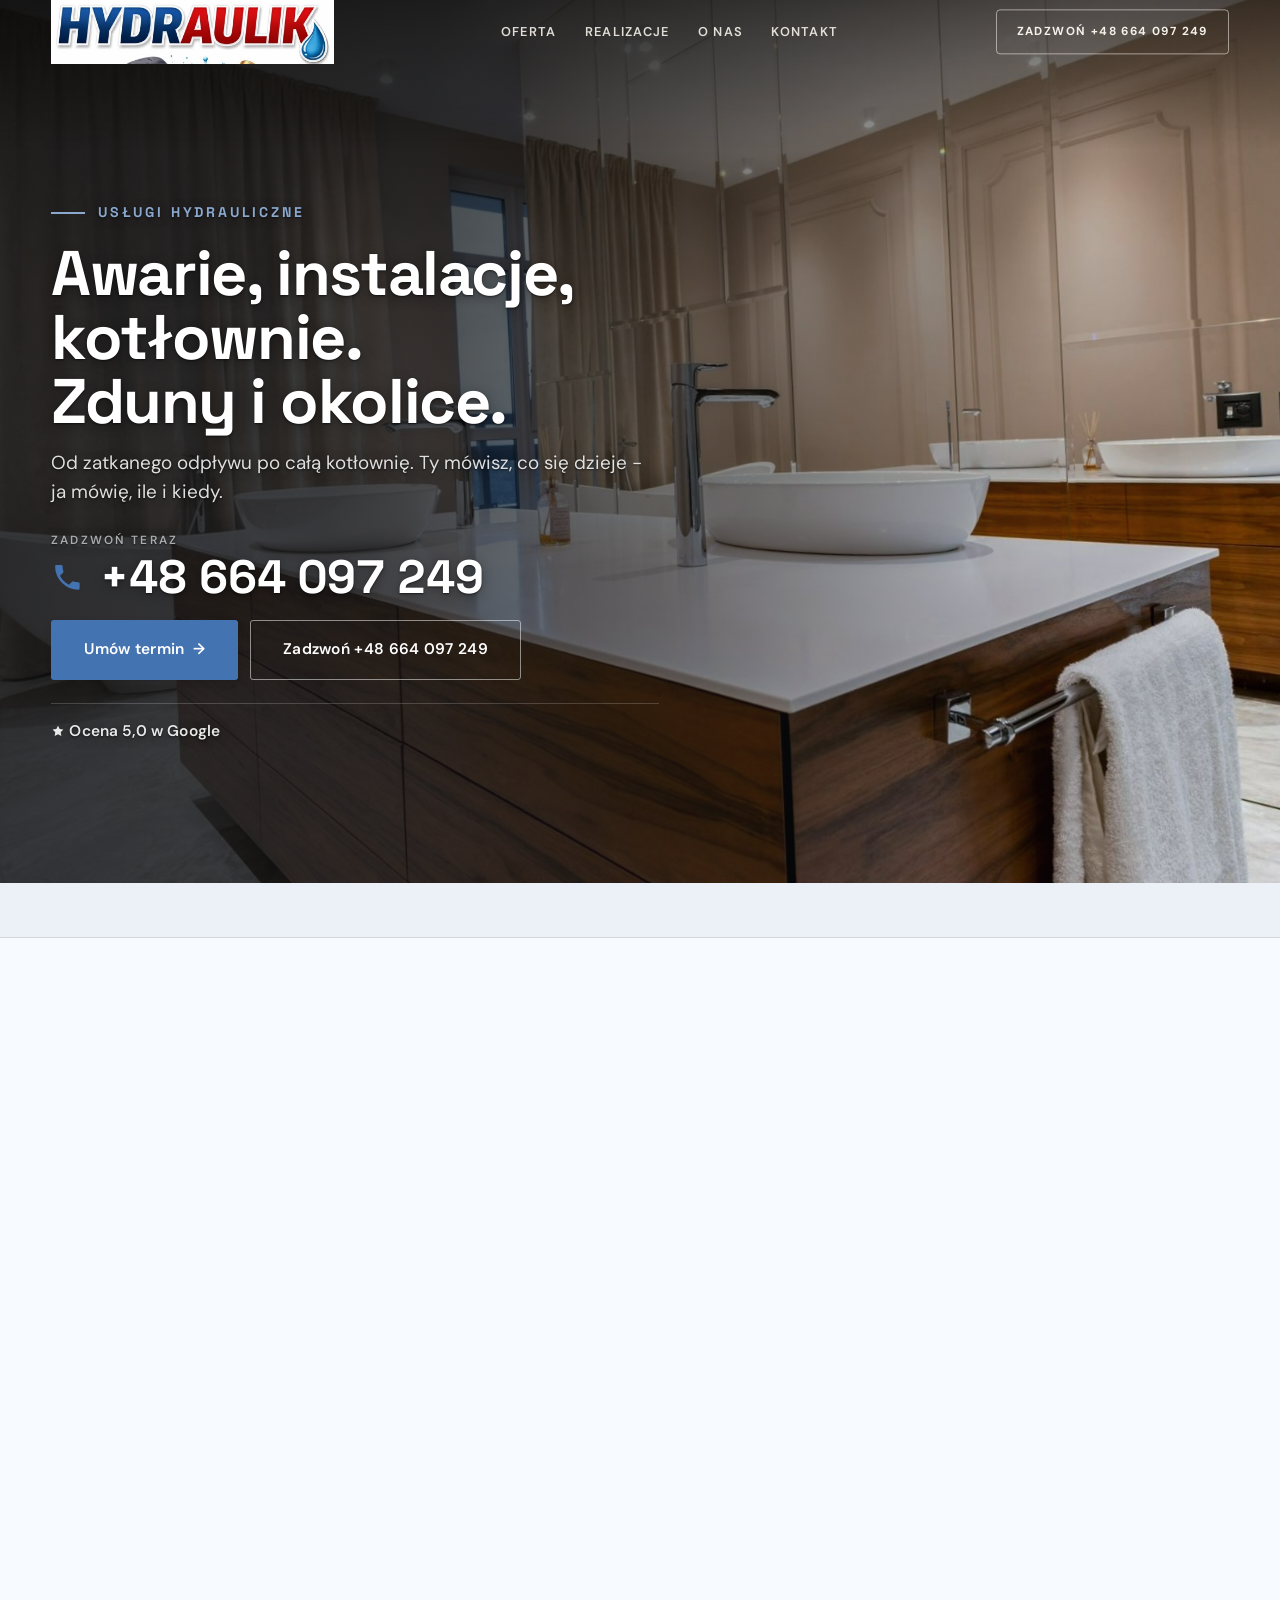
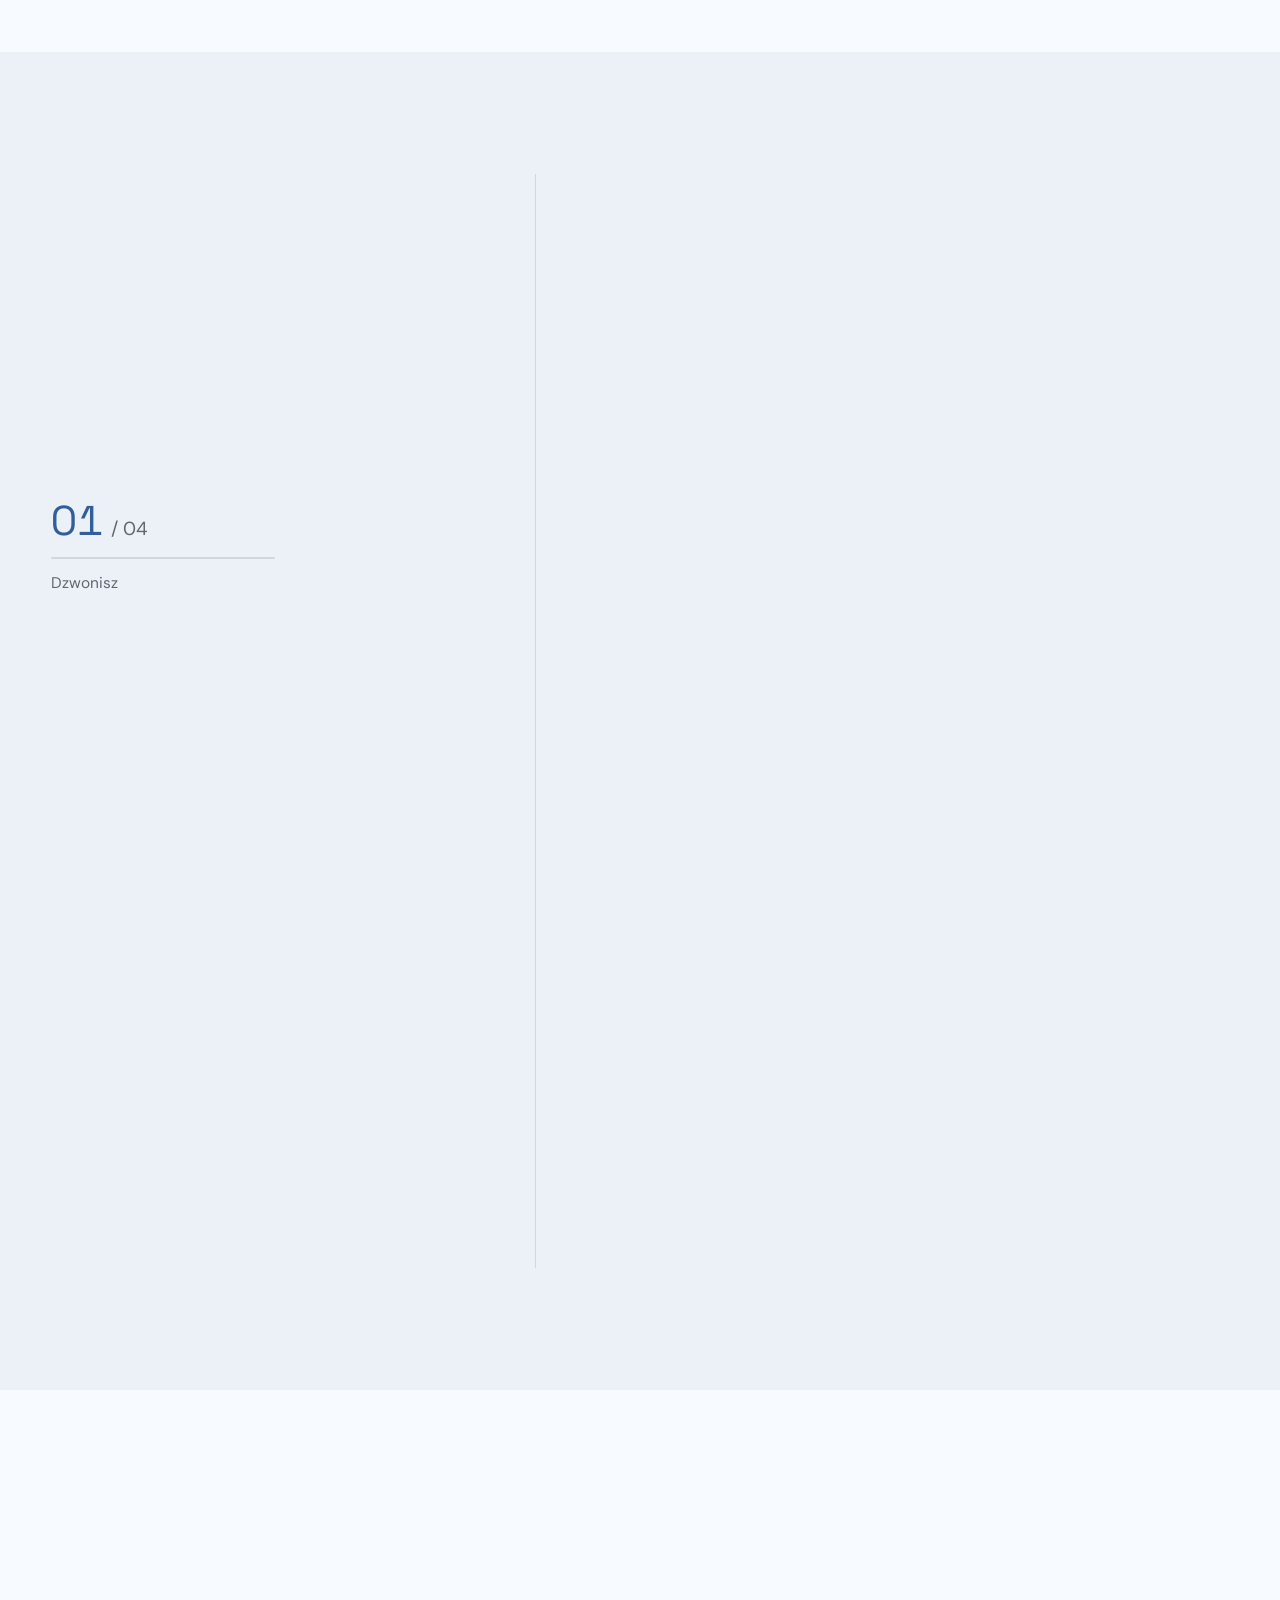
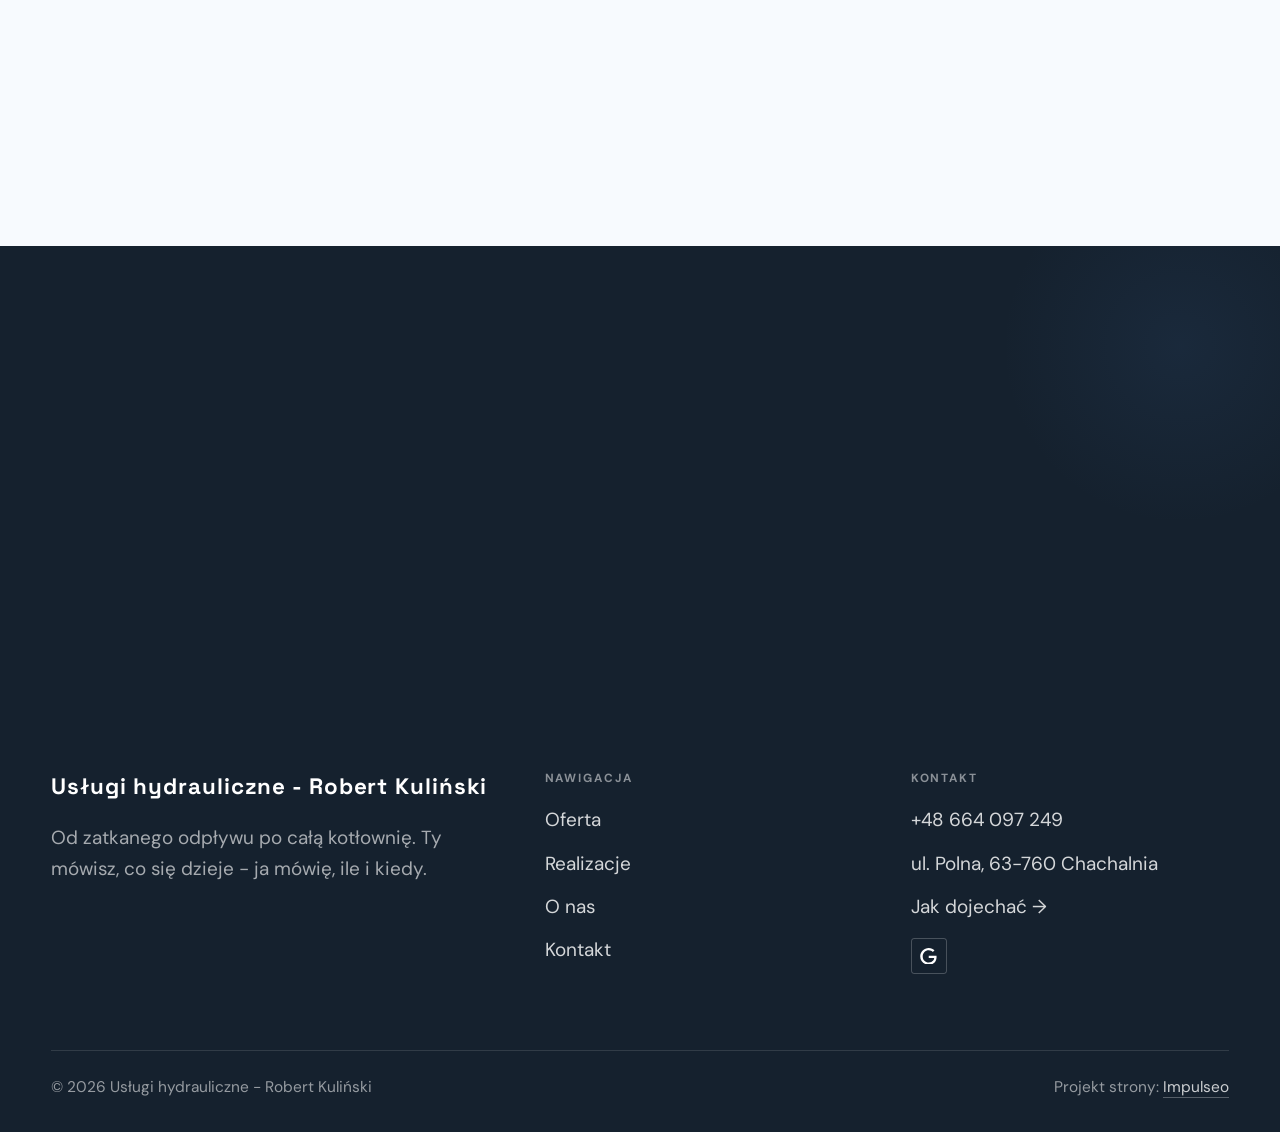
==== index.html @ 01c3af68 "Strona demo: uslugi-hydrauliczne-robert-kulinski" ====
<!DOCTYPE html>
<html lang="pl">
<head>
<meta charset="UTF-8">
<meta name="viewport" content="width=device-width, initial-scale=1.0">
<title>Usługi hydrauliczne - Robert Kuliński - hydraulik, awarie i instalacje</title>
<meta name="description" content="Hydraulik w Zdunach z dojazdem. Awarie, udrażnianie, instalacje wod-kan, wymiana kotłów. Cenę znasz przed robotą. Zadzwoń: +48 664 097 249.">
<link rel="canonical" href="https://kris20032.github.io/uslugi-hydrauliczne-robert-kulinski/">
<meta name="robots" content="noindex, nofollow">
<meta property="og:type" content="website">
<meta property="og:locale" content="pl_PL">
<meta property="og:site_name" content="Usługi hydrauliczne - Robert Kuliński">
<meta property="og:title" content="Usługi hydrauliczne - Robert Kuliński - hydraulik, awarie i instalacje">
<meta property="og:description" content="Hydraulik w Zdunach z dojazdem. Awarie, udrażnianie, instalacje wod-kan, wymiana kotłów. Cenę znasz przed robotą. Zadzwoń: +48 664 097 249.">
<meta property="og:url" content="https://kris20032.github.io/uslugi-hydrauliczne-robert-kulinski/">
<meta property="og:image" content="https://kris20032.github.io/uslugi-hydrauliczne-robert-kulinski/img/og.jpg">
<meta property="og:image:width" content="1200">
<meta property="og:image:height" content="630">
<meta name="twitter:card" content="summary_large_image">
<script type="application/ld+json">{"@context": "https://schema.org", "@type": "Plumber", "name": "Usługi hydrauliczne - Robert Kuliński", "url": "https://kris20032.github.io/uslugi-hydrauliczne-robert-kulinski/", "telephone": "+48664097249", "image": "https://kris20032.github.io/uslugi-hydrauliczne-robert-kulinski/img/og.jpg", "areaServed": "Zduny", "sameAs": ["https://maps.google.com/?cid=11022516320210158322"]}</script>
<link rel="preconnect" href="https://fonts.googleapis.com">
<link rel="preconnect" href="https://fonts.gstatic.com" crossorigin>
<link href="https://fonts.googleapis.com/css2?family=Space+Grotesk:wght@500;600;700&family=DM+Sans:opsz,wght@9..40,400;9..40,500;9..40,600&display=swap" rel="stylesheet">
<link rel="stylesheet" href="assets/styles.css?v=6064bbc2">
</head>
<body>

<header class="nav">
  <div class="wrap nav-inner">
    <a class="brand brand-has-logo" href="index.html"><img class="brand-logo" src="img/logo.png" alt="Usługi hydrauliczne - Robert Kuliński" width="1040" height="235" decoding="async"></a>
    <nav class="nav-links">
      <a href="oferta.html">Oferta</a>
      <a href="realizacje.html">Realizacje</a>
      <a href="o-nas.html">O nas</a>
      <a href="kontakt.html">Kontakt</a>
      <a href="tel:+48664097249" class="btn btn-accent">Zadzwoń +48 664 097 249</a>
    </nav>
    <button class="nav-toggle" aria-label="Menu"><span></span><span></span><span></span></button>
  </div>
</header>

<main>
<section class="hero-fach">
  <img class="hf-photo" src="img/hero.jpg" fetchpriority="high" data-rotate="img/g2.jpg|img/g4.jpg" alt="Usługi hydrauliczne - Robert Kuliński" width="1716" height="1098">
  <div class="hf-panel">
    <div class="hf-inner">
      <span class="hf-kicker">Usługi hydrauliczne</span>
      <h1 class="hf-title">Awarie, instalacje, kotłownie. Zduny i okolice. <em></em></h1>
      <p class="hf-lead">Od zatkanego odpływu po całą kotłownię. Ty mówisz, co się dzieje - ja mówię, ile i kiedy.</p>
      <a class="hf-phone" href="tel:+48664097249"><span class="hf-phone-lab">Zadzwoń teraz</span><span class="hf-phone-num"><svg class="ico-tel" width="16" height="16" viewBox="0 0 24 24" fill="none" aria-hidden="true"><path d="M6.6 10.8a15.5 15.5 0 0 0 6.6 6.6l2.2-2.2a1 1 0 0 1 1-.24 11.4 11.4 0 0 0 3.6.58 1 1 0 0 1 1 1V20a1 1 0 0 1-1 1A17 17 0 0 1 3 4a1 1 0 0 1 1-1h3.5a1 1 0 0 1 1 1c0 1.25.2 2.46.58 3.6a1 1 0 0 1-.25 1l-2.23 2.2Z" fill="currentColor"/></svg> +48 664 097 249</span></a>
      <div class="hf-actions">
        <a href="kontakt.html" class="btn btn-accent">Umów termin <span class="arr">→</span></a>
        <a href="tel:+48664097249" class="btn btn-ghost hf-ghost">Zadzwoń +48 664 097 249</a>
      </div>
      <div class="hf-trust"><svg class="ico-star" width="14" height="14" viewBox="0 0 24 24" style="vertical-align:-2px" aria-hidden="true"><path d="M12 2.8l2.85 5.8 6.4.93-4.63 4.5 1.1 6.37L12 17.4l-5.72 3 1.1-6.37-4.63-4.5 6.4-.93L12 2.8Z" fill="currentColor"/></svg> Ocena 5,0 w Google</div>
    </div>
  </div>
</section>
<section class="fach-promise">
  <div class="wrap">
    <ul class="fp-row reveal"><li>Bezpłatna wycena</li><li>Dojazd: Zduny i okolice</li><li>Gwarancja na robociznę</li></ul>
  </div>
</section>
<section class="gateways-band">
  <div class="wrap">
    <div class="gateways">
      <a href="oferta.html" class="gateway reveal"><img src="img/g1.jpg" alt="Awarie i przecieki" loading="lazy" width="1200" height="801" decoding="async"><span class="g-ttl">Awarie i przecieki</span></a>
      <a href="oferta.html" class="gateway reveal"><img src="img/g3.jpg" alt="Udrażnianie rur i kanalizacji" loading="lazy" width="1200" height="801" decoding="async"><span class="g-ttl">Udrażnianie rur i kanalizacji</span></a>
      <a href="oferta.html" class="gateway reveal"><img src="img/g5.jpg" alt="Wymiana i montaż kotłów" loading="lazy" width="1880" height="1254" decoding="async"><span class="g-ttl">Wymiana i montaż kotłów</span></a>
    </div>
  </div>
</section>
<section class="proces proces-os fachowcy">
  <div class="wrap proc-grid">
    <div class="proc-side">
      <div class="head reveal">
        <span class="eyebrow">Jak pracujemy</span>
        <h2>Wiesz, na czym stoisz - na każdym etapie</h2>
        <p>Od pierwszego telefonu do odbioru roboty - krok po kroku.</p>
      </div>
      <div class="proc-count" aria-hidden="true"><span class="pc-cur">01</span><span class="pc-all">/ 04</span></div>
      <div class="proc-bar" aria-hidden="true"><i></i></div>
      <p class="proc-now" aria-hidden="true">Dzwonisz</p>
    </div>
    <ol class="proces-line">
      <li class="reveal"><span class="pno">01</span><h3>Dzwonisz</h3><p>Opisujesz, co się dzieje. Od razu mówię, czy to pilne, czy może poczekać - i czy to w ogóle robota dla mnie.</p></li>
      <li class="reveal"><span class="pno">02</span><h3>Znasz cenę</h3><p>Drobne rzeczy wyceniam przez telefon, większe po obejrzeniu na miejscu. Cena ustalona przed robotą już nie rośnie.</p></li>
      <li class="reveal"><span class="pno">03</span><h3>Robota</h3><p>Stare części pokazuję, nie wyrzucam po cichu - widzisz, co było zużyte i co wymieniłem.</p></li>
      <li class="reveal"><span class="pno">04</span><h3>Odbiór i gwarancja</h3><p>Na wykonaną robotę dostajesz gwarancję i jasny rachunek - jak coś nie gra, wracam i poprawiam.</p></li>
    </ol>
  </div>
</section>
<section>
  <div class="wrap">
    <div class="head reveal">
      <span class="eyebrow">Realizacje</span>
      <h2>Z ostatnich robót</h2>
      <p>Łazienki, kotłownie i podejścia - tak wygląda dobrze poprowadzona instalacja.</p>
    </div>
    <div class="gallery">
      <div class="tile t-two3 reveal"><img src="img/g6.jpg" alt="Usługi hydrauliczne - Robert Kuliński" loading="lazy" width="1536" height="1202" decoding="async"></div>
      <div class="tile t-third reveal"><img src="img/g7.jpg" alt="Usługi hydrauliczne - Robert Kuliński" loading="lazy" width="1880" height="1253" decoding="async"></div>
      <div class="tile t-third reveal"><img src="img/g8.jpg" alt="Usługi hydrauliczne - Robert Kuliński" loading="lazy" width="1548" height="1010" decoding="async"></div>
      <div class="tile t-third reveal"><img src="img/g9.jpg" alt="Usługi hydrauliczne - Robert Kuliński" loading="lazy" width="1600" height="1068" decoding="async"></div>
      <div class="tile t-third reveal"><img src="img/g10.jpg" alt="Usługi hydrauliczne - Robert Kuliński" loading="lazy" width="1434" height="1222" decoding="async"></div>
    </div>
    <div style="margin-top:var(--space-7)" class="reveal"><a href="realizacje.html" class="btn btn-accent">Pełna galeria <span class="arr">→</span></a></div>
  </div>
</section>
<section class="fach-uslugi">
  <div class="wrap">
    <div class="head reveal">
      <span class="eyebrow">Oferta</span>
      <h2>Od kranu po kotłownię</h2>
      <p>Roboty, które wykonuję regularnie - z krótkim opisem, czego dotyczą.</p>
    </div>
    <ul class="fu-list">
      <li class="fu-row reveal"><div class="fu-name">Awarie i przecieki</div><div class="fu-desc">Woda leje się tam, gdzie nie powinna? Zakręć główny zawór i dzwoń.</div><a class="fu-cta" href="kontakt.html">Wycena <span class="arr">→</span></a></li>
      <li class="fu-row reveal"><div class="fu-name">Udrażnianie rur i kanalizacji</div><div class="fu-desc">Woda schodzi coraz wolniej albo cofa się w odpływie? Samo się nie odetka, a im dłużej czekasz, tym bliżej zalania.</div><a class="fu-cta" href="kontakt.html">Wycena <span class="arr">→</span></a></li>
      <li class="fu-row reveal"><div class="fu-name">Wymiana i montaż kotłów</div><div class="fu-desc">Stary kocioł bierze coraz więcej gazu albo wysiada w największy mróz? Wymieniam kotły na kondensacyjne i podłączam je tak, żeby odbiór przeszedł bez poprawek.</div><a class="fu-cta" href="kontakt.html">Wycena <span class="arr">→</span></a></li>
      <li class="fu-row reveal"><div class="fu-name">Instalacje wod-kan</div><div class="fu-desc">Nowa instalacja to robota, której po skończeniu nie widać - i właśnie dlatego musi być zrobiona porządnie, zanim zniknie w ścianie.</div><a class="fu-cta" href="kontakt.html">Wycena <span class="arr">→</span></a></li>
      <li class="fu-row reveal"><div class="fu-name">Montaż łazienek</div><div class="fu-desc">Remont łazienki stanął na ostatniej prostej? Robię biały montaż od baterii po pralkę i sprawdzam każde połączenie, zanim zamknę za sobą drzwi.</div><a class="fu-cta" href="kontakt.html">Wycena <span class="arr">→</span></a></li>
      <li class="fu-row reveal"><div class="fu-name">Centralne ogrzewanie i grzejniki</div><div class="fu-desc">Grzejniki grzeją nierówno, bulgoczą albo nie łapią temperatury? Płuczę i odpowietrzam instalacje, wymieniam grzejniki i głowice, ustawiam ogrzewanie tak, żeby grzało równo w całym domu, a nie głównie przy kotle.</div><a class="fu-cta" href="kontakt.html">Wycena <span class="arr">→</span></a></li>
    </ul>
    <div style="margin-top:var(--space-7)" class="reveal"><a href="oferta.html" class="btn btn-ghost">Pełna oferta <span class="arr">→</span></a></div>
  </div>
</section>
<section class="stopklatka" aria-hidden="true">
  <div class="stk-bg" style="background-image:url(img/about.jpg)"></div>
</section>
<section class="opinie op-fallback">
  <div class="wrap">
    <div class="head center reveal">
      <span class="eyebrow">Opinie</span>
      <h2>Co mówią klienci</h2>
      <p>Nie wierz mi na słowo: 5,0 na Google przy 3 opiniach. Zajrzyj na wizytówkę i zadzwoń, gdy coś cieknie.</p>
    </div>
  </div>
</section>
<section class="obszar">
  <div class="wrap">
    <div class="head center reveal">
      <span class="eyebrow">Obszar działania</span>
      <h2>Dojeżdżam do Ciebie</h2>
    </div>
    <p class="obszar-txt reveal" style="text-align:center;max-width:60ch;margin:0 auto 1.4rem">Nie wiesz, czy dojadę do Ciebie? Zadzwoń i zapytaj. Jak nie dojeżdżam, powiem od razu i nie zajmę Ci dnia.</p>
    <ul class="obszar-list reveal"><li class="is-home">Zduny</li><li>+ okolice</li></ul>
    <div class="obszar-mapa reveal" style="margin-top:var(--space-7)">
      <iframe title="Obszar działania - Zduny i okolice" src="https://maps.google.com/maps?q=51.6437361%2C17.4282209&amp;z=11&amp;output=embed" loading="lazy" referrerpolicy="no-referrer-when-downgrade" style="width:100%;height:clamp(280px,38vh,420px);border:0;display:block;border-radius:var(--r-md)"></iframe>
    </div>
  </div>
</section>
<section class="faq-klinika">
  <div class="wrap">
    <div class="head center reveal">
      <span class="eyebrow">Częste pytania</span>
      <h2>Dobrze wiedzieć</h2>
    </div>
    <div class="faq-list">
      <details class="faq-item reveal"><summary>Ile to będzie kosztowało?</summary><p>Zależy, co się dzieje - dlatego wypytuję przez telefon i od razu podaję widełki. Ostateczną cenę znasz przed robotą, nie po niej.</p></details>
      <details class="faq-item reveal"><summary>Czy wycena jest płatna?</summary><p>Nie. Przyjazd i wycena w Zdunach i najbliższej okolicy są bezpłatne i do niczego nie zobowiązują.</p></details>
      <details class="faq-item reveal"><summary>Jak szybko przyjedziesz?</summary><p>Przy zalaniu liczy się każda godzina, więc przy awarii przestawiam grafik. Prace planowane umawiamy z kilkudniowym wyprzedzeniem.</p></details>
      <details class="faq-item reveal"><summary>Czy dostanę fakturę?</summary><p>Tak, na firmę albo na osobę prywatną. Dokument dostajesz od razu, a nie „wyślę później”.</p></details>
      <details class="faq-item reveal"><summary>Dojedziesz do mnie?</summary><p>Granicę wyznacza kalendarz, nie mapa. Przy większej robocie dojeżdżam dalej - zapytaj.</p></details>
      <details class="faq-item reveal"><summary>Co, jeśli po naprawie coś dalej nie gra?</summary><p>Wracam i sprawdzam. Moja wina - poprawiam za darmo; wyszło coś nowego - mówię wprost, co i za ile.</p></details>
    </div>
  </div>
</section>
<section class="cta">
  <div class="wrap">
    <div class="reveal">
      <span class="eyebrow">Współpraca</span>
      <h2>Potrzebujesz fachowca? Wycenię za darmo.</h2>
      <p>Odezwij się - umówimy się na oględziny i usłyszysz konkretną kwotę. Za darmo.</p>
    </div>
    <div class="cta-actions reveal">
      <a href="kontakt.html" class="btn btn-light">Umów termin <span class="arr">→</span></a>
      <a href="tel:+48664097249" class="btn btn-ghost btn-ghost-cta">+48 664 097 249</a>
    </div>
  </div>
</section>
</main>

<footer>
  <div class="wrap">
    <div class="foot-grid">
      <div class="foot-brand">
        <div class="name">Usługi hydrauliczne - Robert Kuliński</div>
        <p>Od zatkanego odpływu po całą kotłownię. Ty mówisz, co się dzieje - ja mówię, ile i kiedy.</p>
      </div>
      <div class="foot-col">
        <h4>Nawigacja</h4>
        <a href="oferta.html">Oferta</a>
        <a href="realizacje.html">Realizacje</a>
        <a href="o-nas.html">O nas</a>
        <a href="kontakt.html">Kontakt</a>
      </div>
      <div class="foot-col">
        <h4>Kontakt</h4>
        <a href="tel:+48664097249">+48 664 097 249</a>
        <p>ul. Polna, 63-760 Chachalnia</p>
        <a href="https://maps.google.com/?cid=11022516320210158322" target="_blank" rel="noopener">Jak dojechać →</a>
      <div class="foot-soc">
        <a class="soc" href="https://maps.google.com/?cid=11022516320210158322" target="_blank" rel="noopener" aria-label="Google - Usługi hydrauliczne - Robert Kuliński"><svg viewBox="0 0 24 24" aria-hidden="true" focusable="false"><path d="M12.48 10.92v3.28h7.84c-.24 1.84-.853 3.187-1.787 4.133-1.147 1.147-2.933 2.4-6.053 2.4-4.827 0-8.6-3.893-8.6-8.72s3.773-8.72 8.6-8.72c2.6 0 4.507 1.027 5.907 2.347l2.307-2.307C18.747 1.44 16.133 0 12.48 0 5.867 0 .307 5.387.307 12s5.56 12 12.173 12c3.573 0 6.267-1.173 8.373-3.36 2.16-2.16 2.84-5.213 2.84-7.667 0-.76-.053-1.467-.173-2.053H12.48z" fill="currentColor"/></svg></a>
      </div>
      </div>
    </div>
    <div class="foot-bot">
      <span>© 2026 Usługi hydrauliczne - Robert Kuliński</span>
      <span>Projekt strony: <a class="foot-credit" href="https://impulseo.pl" target="_blank" rel="noopener">Impulseo</a></span>
    </div>
  </div>
</footer>
<div class="sticky-call"><a class="sc-call" href="tel:+48664097249"><svg class="ico-tel" width="16" height="16" viewBox="0 0 24 24" fill="none" aria-hidden="true"><path d="M6.6 10.8a15.5 15.5 0 0 0 6.6 6.6l2.2-2.2a1 1 0 0 1 1-.24 11.4 11.4 0 0 0 3.6.58 1 1 0 0 1 1 1V20a1 1 0 0 1-1 1A17 17 0 0 1 3 4a1 1 0 0 1 1-1h3.5a1 1 0 0 1 1 1c0 1.25.2 2.46.58 3.6a1 1 0 0 1-.25 1l-2.23 2.2Z" fill="currentColor"/></svg> Zadzwoń</a><a class="sc-quote" href="kontakt.html">Umów termin</a></div>
<div class="demo-wazne" data-do="2026-11-03" data-cykl="3" hidden><svg class="dw-ico" width="13" height="13" viewBox="0 0 24 24" fill="none" aria-hidden="true"><circle cx="12" cy="12" r="8.6" stroke="currentColor" stroke-width="1.8"/><path d="M12 7.2V12l3.3 2" stroke="currentColor" stroke-width="1.8" stroke-linecap="round"/></svg><span class="dw-txt"></span></div>

<script src="assets/main.js"></script>
</body>
</html>
---- assets/styles.css ----
/* ============================================================
   STOLBASZ — premium, architektoniczny B2B fit-out
   Jasna paleta, zero brązu. System wg premium-web-craft.
   Projekt strony: Impulseo (impulseo.pl)
   ============================================================ */

:root{
  /* PALETA — jasna, architektoniczna, chłodna */
  --paper:#F4F6F8;          /* główne tło */
  --paper-2:#E7EBEF;        /* sekcje alternatywne (chłodny jasny szary) */
  --paper-3:#E7EBEF;        /* delikatne wypełnienia */
  --ink:#15212E;            /* tekst główny — chłodny grafit */
  --ink-soft:#243443;       /* nagłówki drugorzędne */
  --muted:#6B7785;          /* tekst poboczny */
  --line:rgba(21,33,46,.12);/* hairline */
  --accent:#E8A317;         /* stonowany petrol-slate — jedyny akcent */
  --accent-d:#C9870C;
  --accent-soft:rgba(232,163,23,.10);
  --dark:#15212E;           /* sekcje ciemne (stopka/CTA) */

  /* HOVER ZDJĘĆ — JEDEN standard dla całego silnika (decyzja K. 04.08.2026, artefakt z wariantami).
     AKTUALNE (K.+Szymon 09.08.2026, wybór z artefaktu 6 wariantów): zoom 1.05 przy 1.4s -
     przy tak długim czasie mocniejszy kadr NIE skacze, tylko „oddycha". Poprzedni standard
     (1.02 / .55s z 04.08) odbierany jako dynamiczny i szybki.
     Spoczynek lekko przygaszony, ale TYLKO tam, gdzie jest mysz (@media hover:hover) —
     na telefonie zdjęcia zostają w pełnej jasności. */
  --img-zoom:1.05;                   /* K.+Szymon 09.08: wariant F z artefaktu porównawczego */
  --img-rest:brightness(.95) saturate(.99);
  --img-hot:brightness(1.06) saturate(1.05);
  --img-dur:1.4s;                    /* K.+Szymon 09.08 (wariant F): powoli = elegancko */
  --img-ease:cubic-bezier(.16,.84,.44,1);  /* miękki ogon, efekt „oddychania" */

  /* ODSTĘPY — skala 4/8 */
  --space-1:4px; --space-2:8px; --space-3:12px; --space-4:16px; --space-5:24px;
  --space-6:32px; --space-7:48px; --space-8:64px; --space-9:96px; --space-10:128px;

  /* TYPOGRAFIA — fluid clamp() (skala podbita 16.07.2026: większe, czytelniejsze litery — uwaga Adama) */
  --text-sm:clamp(.9rem,.87rem + .12vw,1rem);
  --text-base:clamp(1.08rem,1.04rem + .18vw,1.2rem);
  --text-lg:clamp(1.24rem,1.15rem + .34vw,1.44rem);
  --text-h3:clamp(1.34rem,1.22rem + .55vw,1.66rem);
  --text-h2:clamp(2.1rem,1.66rem + 2.1vw,3.1rem);
  --text-h1:clamp(2.9rem,2.1rem + 4vw,5.1rem);

  /* PROMIENIE — architektoniczne, raczej ostre */
  --r-sm:3px; --r-md:6px; --r-lg:10px;

  /* RUCH */
  --ease:cubic-bezier(.25,.46,.45,.94); --dur:.24s;

  /* CIENIE — miękkie, warstwowe */
  --sh-sm:0 1px 2px rgba(16,24,32,.04), 0 2px 8px rgba(16,24,32,.05);
  --sh-md:0 2px 6px rgba(16,24,32,.05), 0 12px 28px -8px rgba(16,24,32,.12);
  --sh-lg:0 6px 14px rgba(16,24,32,.07), 0 26px 56px -18px rgba(16,24,32,.22);

  --hairline:1px solid var(--line);

  --font-display:'Space Grotesk','Inter',sans-serif;
  --font-body:'DM Sans','Inter',sans-serif;
}

*{box-sizing:border-box;margin:0;padding:0}
html{scroll-behavior:smooth}
body{
  font-family:var(--font-body);
  font-size:var(--text-base);
  line-height:1.65;
  color:var(--ink);
  background:var(--paper);
  -webkit-font-smoothing:antialiased;
  text-rendering:optimizeLegibility;
}
img{max-width:100%;height:auto;display:block}  /* height:auto = width/height z atrybutów trzyma proporcje (TOP#12) */
a{color:inherit;text-decoration:none}

.wrap{width:min(92%,1180px);margin-inline:auto}
section{padding-block:clamp(52px,6.5vw,96px)}

h1,h2,h3{font-family:var(--font-display);font-weight:700;line-height:1.08;letter-spacing:-.02em;color:var(--ink)}
h1{font-size:var(--text-h1);letter-spacing:-.035em}
h2{font-size:var(--text-h2);letter-spacing:-.025em}
h3{font-size:var(--text-h3)}
/* MIARA — długość wiersza. WCAG 2.2 SC 1.4.8: max 80 znaków; Butterick: 45–90.
   68ch daje realnie 72–78 znaków polskiego tekstu, czyli z zapasem pod granicą.
   Wcześniej limit miał TYLKO <p> — <li>, <blockquote> i <dd> nie miały żadnego,
   i to jedyny powód, dla którego 23 bloki na dwóch oddanych stronach jadą po
   83–106 znaków w wierszu (pomiar 07.08.2026, bramka `miara`).
   ⚠️ Listy i definicje ograniczamy TYLKO bez klasy: `ul`/`ol` z klasą to u nas
   układ (siatki kafli, menu), a nie tekst ciągły — tam miarę wyznacza układ. */
/* 60ch, nie 68ch (K. 10.08): po zmianie fontów na węższe kroje (DM Sans i spółka)
   w 68ch mieściło się ~90 znaków - bramka pikselowa słusznie zgłaszała przekroczenie
   granicy 80. Pomiar na żywej przeglądarce: 60ch = 90 znaków, 53ch = ~78 znaków, czyli normę WCAG 1.4.8. */
:root{ --miara:53ch }
p{max-width:min(100%,var(--miara))}
blockquote,
ul:not([class])>li, ol:not([class])>li,
dl:not([class])>dd{max-width:min(100%,var(--miara))}

/* ⚠️ Świadomie BEZ wyjątku `.tile p,.card p,.svc p{max-width:none}`, choć nasuwa się sam:
   te akapity BYŁY już ograniczone (stare `p{max-width:65ch}`), więc „wyjątek" nie odblokowałby
   niczego nowego — tylko ROZLUŹNIŁ stan sprzed zmiany na wszystkich demach naraz.
   `figcaption` żadna z reguł wyżej nie dotyczy, więc też nie potrzebuje zwolnienia. */

/* ŁAMANIE. `balance` wyrównuje długości wierszy w nagłówku, `pretty` pilnuje ostatniego
   wiersza akapitu, żeby nie został w nim jeden wyraz. Obsługiwane od Chrome 117 /
   Safari 17.5; starsze przeglądarki po prostu ignorują tę własność.
   `text-wrap:pretty` nie występowało dotąd ANI RAZ w silniku ani w repo klientów. */
h1,h2,h3,.lead,.lede{text-wrap:balance}
p,li,blockquote,dd{text-wrap:pretty}

.eyebrow{
  font-family:var(--font-body);
  font-size:var(--text-sm);
  font-weight:600;
  letter-spacing:.18em;
  text-transform:uppercase;
  color:var(--accent);
  display:inline-flex;align-items:center;gap:var(--space-3);
}
/* flex:none + margin-top = kreska trzyma się PIERWSZEJ linii. Wcześniej align-items:center
   centrowało ją względem całego bloku i przy zawinięciu (długi kicker typu
   „…WNĘTRZ · LESZNO · OD 2019") druga linia lądowała z brzydkim wcięciem. */
.eyebrow{align-items:flex-start}
.eyebrow>*,.eyebrow{text-wrap:balance}   /* dlugi kicker lamal sie na sierote typu samo „2019" w drugiej linii */
.eyebrow::before{content:"";width:28px;height:1px;background:var(--accent);display:inline-block;flex:none;margin-top:.62em}

.muted{color:var(--muted)}
.lead{font-size:var(--text-lg);line-height:1.55;color:var(--ink-soft);max-width:50ch}

/* ---------- BUTTONS ---------- */
.btn{
  display:inline-flex;align-items:center;gap:var(--space-2);
  font-weight:600;font-size:var(--text-sm);letter-spacing:.02em;
  padding:var(--space-4) var(--space-6);
  border-radius:var(--r-sm);
  transition:transform var(--dur) var(--ease),box-shadow var(--dur) var(--ease),background var(--dur) var(--ease);
  cursor:pointer;border:1px solid transparent;
}
.btn-accent{background:var(--accent);color:#fff;box-shadow:var(--sh-sm)}
.btn-accent:hover{background:var(--accent-d);transform:translateY(-2px);box-shadow:var(--sh-md)}
.btn-accent:active{transform:translateY(0);box-shadow:var(--sh-sm)}
.btn-ghost{background:transparent;color:var(--ink);border-color:var(--line)}
.btn-ghost:hover{border-color:var(--accent);color:var(--accent);transform:translateY(-2px)}
.btn-light{background:#fff;color:var(--ink);box-shadow:var(--sh-sm)}
.btn-light:hover{transform:translateY(-2px);box-shadow:var(--sh-md)}
.btn .arr{transition:transform var(--dur) var(--ease)}
.btn:hover .arr{transform:translateX(4px)}

/* ---------- NAV ---------- */
.nav{
  position:sticky;top:0;z-index:50;
  background:color-mix(in srgb,var(--paper) 88%,transparent);
  backdrop-filter:saturate(140%) blur(10px);
  border-bottom:var(--hairline);
}
.nav-inner{display:flex;align-items:center;justify-content:space-between;gap:var(--space-5);height:72px}
/* ANTY-NACHODZENIE (K. 05.08.2026): długa nazwa firmy + przycisk z pełnym numerem nie mieściły się w pasku
   i flex ściskał linki PONIŻEJ ich treści - "Kontakt" wchodził na ramkę "Zadzwoń +48 ...". Teraz ustępuje
   nazwa marki (skrót wielokropkiem), a menu i przycisk nigdy się nie kurczą ani nie zachodzą na siebie. */
.brand{display:flex;flex-direction:column;line-height:1;min-width:0;flex:0 1 auto}
.brand .name{font-family:var(--font-display);font-weight:800;font-size:1.35rem;letter-spacing:.04em;white-space:nowrap;overflow:hidden;text-overflow:ellipsis}
.brand .sub{font-size:.62rem;letter-spacing:.34em;text-transform:uppercase;color:var(--muted);margin-top:5px;white-space:nowrap;overflow:hidden;text-overflow:ellipsis}
.nav-links{display:flex;align-items:center;gap:var(--space-6);flex:0 0 auto}
.nav-links a{font-size:var(--text-sm);font-weight:500;color:var(--ink-soft);position:relative;padding-block:4px;white-space:nowrap;transition:color var(--dur) var(--ease)}
.nav-links a::after{content:"";position:absolute;left:0;bottom:0;width:0;height:1.5px;background:var(--accent);transition:width var(--dur) var(--ease)}
.nav-links a:hover,.nav-links a.active{color:var(--ink)}
.nav-links a:hover::after,.nav-links a.active::after{width:100%}
.nav-links .btn{padding:var(--space-2) var(--space-5)}
/* przyciski w nav: właściwy kolor (przebij .nav-links a) + bez podkreślenia */
.nav-links a.btn-accent{color:#fff}
.nav-links a.btn-ghost,.nav-links a.btn-light{color:var(--ink)}
/* CTA w pasku: NIE podkreślenie spod linków menu, ale ten sam przelatujący błysk,
   co na wszystkich innych przyciskach (zgłoszenie K. 13.08.2026 - „na hero jest efekt
   światła przechodzącego przez przycisk, na navbarze go nie ma, a mają być identyczne").
   Reguła `.nav-links a::after` jest silniejsza od `.btn::after`, więc trzeba jej
   geometrię wyzerować i wpisać połysk z nazwy - samo `display:none` gasiło efekt. */
.nav-links a.btn::after{
  display:block;content:"";position:absolute;inset:0;z-index:-1;pointer-events:none;
  width:auto;height:auto;border-radius:inherit;   /* kasuje geometrię podkreślenia (width:0;height:1.5px) */
  background:linear-gradient(100deg,transparent 32%,rgba(255,255,255,.20) 50%,transparent 68%);
  translate:-120% 0}
@media (prefers-reduced-motion:no-preference){
  .nav-links a.btn:hover::after{translate:120% 0;transition:translate .75s var(--mt-ease,cubic-bezier(.16,.84,.44,1))}
}
.nav-toggle{display:none;background:none;border:none;cursor:pointer;flex-direction:column;gap:5px;padding:8px}
.nav-toggle span{width:24px;height:2px;background:var(--ink);transition:var(--dur)}
/* Ciasny zakres MIĘDZY menu mobilnym a pełnym pulpitem: zbijamy odstępy i nazwę marki,
   żeby wszystko zmieściło się naturalnie, zanim w ogóle dojdzie do skracania wielokropkiem. */
@media(max-width:1280px) and (min-width:921px){
  .nav-links{gap:var(--space-4)}
  .nav-links .btn{padding:var(--space-2) var(--space-4)}
  .brand .name{font-size:1.15rem}
}

/* ---------- HERO (split) ---------- */
.hero{position:relative;overflow:hidden;border-bottom:var(--hairline)}
.hero-grid{display:grid;grid-template-columns:1.05fr .95fr;gap:clamp(24px,4vw,60px);align-items:center;
  padding-block:clamp(36px,4.5vw,64px)}
.hero-copy .eyebrow{margin-bottom:var(--space-5)}
.hero-copy h1{margin-bottom:var(--space-5)}
.hero-copy .lead{margin-bottom:var(--space-7)}
.hero-actions{display:flex;flex-wrap:wrap;gap:var(--space-4)}
.hero-art{position:relative;aspect-ratio:4/3;border-radius:var(--r-lg);overflow:hidden;box-shadow:var(--sh-lg)}
.hero-art img{width:100%;height:100%;object-fit:cover}
.hero-art::after{content:"";position:absolute;inset:0;background:linear-gradient(180deg,transparent 55%,rgba(18,24,28,.28))}
.hero-badge{position:absolute;left:var(--space-5);bottom:var(--space-5);z-index:2;
  background:rgba(252,252,251,.94);backdrop-filter:blur(4px);
  border-radius:var(--r-md);padding:var(--space-4) var(--space-5);box-shadow:var(--sh-md);max-width:78%}
.hero-badge strong{display:block;font-family:var(--font-display);font-size:1rem;letter-spacing:-.01em}
.hero-badge span{font-size:var(--text-sm);color:var(--muted)}

/* ---------- HERO duży / kinowy (strona główna) ---------- */
.hero-cine{position:relative;min-height:clamp(560px,82vh,840px);min-height:clamp(560px,82svh,840px);display:flex;align-items:center;overflow:hidden;border-bottom:var(--hairline)}
.hero-cine>img{position:absolute;inset:0;width:100%;height:100%;object-fit:cover;z-index:0}
.hero-cine::after{content:"";position:absolute;inset:0;z-index:1;
  background:linear-gradient(95deg,rgba(13,18,23,.86) 0%,rgba(13,18,23,.64) 32%,rgba(13,18,23,.24) 62%,rgba(13,18,23,.04) 100%)}
.hero-cine .wrap{position:relative;z-index:2;padding-block:var(--space-8)}
.hero-cine .hero-copy{max-width:660px}
.hero-cine .eyebrow{color:#fff;margin-bottom:var(--space-5)}
.hero-cine .eyebrow::before{background:#fff}
.hero-cine h1{color:#fff;margin-bottom:var(--space-5);font-size:clamp(2.9rem,2rem + 4.4vw,5.2rem);text-wrap:balance}
.hero-cine .lead{color:rgba(255,255,255,.92);max-width:48ch;margin-bottom:var(--space-7)}
.hero-cine .hero-actions{display:flex;flex-wrap:wrap;gap:var(--space-4)}
/* NISKIE OKNO (laptop z dokiem i paskami przeglądarki ma ~700-780 px wysokości widoku):
   H1 do 5.2rem + długi lead nie mieściły się i przyciski wypadały POD krawędź ekranu -
   klient widział stronę bez ani jednego CTA. Skalujemy w dół, zamiast przycinać treść. */
@media(min-width:821px) and (max-height:820px){
  .hero-cine{min-height:clamp(520px,94svh,780px)}
  .hero-cine .wrap{padding-block:var(--space-6)}
  .hero-cine h1{font-size:clamp(2.2rem,1.5rem + 2.6vw,3.6rem);margin-bottom:var(--space-4)}
  .hero-cine .eyebrow{margin-bottom:var(--space-4)}
  .hero-cine .lead{margin-bottom:var(--space-5);max-width:44ch}
}
@media(max-width:680px){
  .hero-cine{min-height:clamp(520px,76vh,640px);min-height:clamp(520px,76svh,640px);align-items:flex-end}
  .hero-cine::after{background:linear-gradient(0deg,rgba(13,18,23,.9) 6%,rgba(13,18,23,.45) 55%,rgba(13,18,23,.25) 100%)}
  .hero-cine .wrap{padding-bottom:var(--space-9)}
  /* TELEFON (~90% oglądających): lead potrafił zająć 8 linii i zepchnąć CTA poza pierwszy ekran.
     Zwężamy interlinię i skalę - treści nie ucinamy, bo to ona sprzedaje. */
  .hero-cine .lead{font-size:.98rem;line-height:1.5;margin-bottom:var(--space-5)}
  .hero-cine .eyebrow{font-size:.72rem;letter-spacing:.13em;margin-bottom:var(--space-4)}
  .hero-cine .eyebrow::before{width:20px}
  .hero-cine h1{margin-bottom:var(--space-4)}
}

/* full-bleed hero variant (podstrony) */
.pagehead{position:relative;min-height:46vh;min-height:46svh;display:flex;align-items:flex-end;overflow:hidden;border-bottom:var(--hairline)}
.pagehead img{position:absolute;inset:0;width:100%;height:100%;object-fit:cover}
/* 10.08.2026 (decyzja K.): mocniejsze przyciemnienie + cień pod tekstem. Bramka mierzyła na
   nagłówkach podstron 3,38-3,43:1 przy wymaganych 4,5 — jasne zdjęcie (hala, śnieg, niebo)
   podchodziło pod biały tekst. Zdjęcia klientów są różne, więc kontrast musi dawać WARSTWA,
   a nie szczęśliwy dobór kadru. */
.pagehead::after{content:"";position:absolute;inset:0;background:linear-gradient(180deg,rgba(18,24,28,.40),rgba(18,24,28,.76))}
.pagehead .wrap{position:relative;z-index:2;padding-block:var(--space-9);color:#fff}
.pagehead h1{color:#fff;max-width:18ch;text-shadow:0 2px 16px rgba(0,0,0,.55)}
.pagehead .eyebrow{color:#fff}
.pagehead .eyebrow::before{background:#fff}
.pagehead p{color:rgba(255,255,255,.92);margin-top:var(--space-4);max-width:54ch;text-shadow:0 1px 12px rgba(0,0,0,.5)}

/* ---------- STRIP (pasek skrótów / liczby) ---------- */
.strip{background:var(--dark);color:#fff}
/* PASEK HASEŁ — standard 04.08.2026 (decyzja K.): 5 haseł w JEDNYM rzędzie, tekst WYŚRODKOWANY,
   węższe marginesy boczne niż reszta strony (pasek ma iść szerzej), równe wysokości kolumn. */
.strip .wrap{width:min(96%,1440px);display:grid;grid-template-columns:repeat(5,1fr);
  gap:var(--space-5);padding-block:var(--space-7);align-items:stretch}
.strip .item .k{font-family:var(--font-display);font-size:clamp(1.05rem,.82rem + .85vw,1.55rem);
  font-weight:800;letter-spacing:-.02em;color:#fff;line-height:1.18;text-wrap:balance}
.strip .item .v{font-size:var(--text-sm);color:rgba(255,255,255,.66);margin-top:var(--space-2);line-height:1.4}
.strip .item{border-left:2px solid var(--accent);padding-inline:var(--space-4);
  text-align:center;display:flex;flex-direction:column;justify-content:center}
/* liczba kolumn = liczba haseł, żeby ostatnie nie zostawało samo w drugim rzędzie.
   Klasę n-N nadaje multipage.py; domyślnie (bez klasy) pasek jest 5-kolumnowy. */
.strip.n-2 .wrap{grid-template-columns:repeat(2,1fr)}
.strip.n-3 .wrap{grid-template-columns:repeat(3,1fr)}
.strip.n-4 .wrap{grid-template-columns:repeat(4,1fr);gap:var(--space-6)}
.strip.n-4 .item .k{font-size:clamp(1.3rem,1rem + 1.1vw,2rem)}
.strip.n-6 .wrap{grid-template-columns:repeat(6,1fr);gap:var(--space-4)}
.strip.n-6 .item .k{font-size:clamp(.98rem,.8rem + .7vw,1.35rem)}
/* równe łamanie: zamiast "długa linia + jedno słowo" obie linie zbliżonej długości */
.strip .item .k{text-wrap:balance}

/* ---------- SECTION HEAD ---------- */
.head{max-width:48rem;margin-bottom:var(--space-8)}
.head.center{margin-inline:auto;text-align:center}
.head .eyebrow{margin-bottom:var(--space-4)}
.head h2{margin-bottom:var(--space-4)}
.head p{color:var(--muted);font-size:var(--text-lg);line-height:1.55}
.head.center p{margin-inline:auto}

/* ---------- INTRO SPLIT ---------- */
.split{display:grid;grid-template-columns:.92fr 1.08fr;gap:clamp(28px,5vw,80px);align-items:center}
.split.rev{grid-template-columns:1.08fr .92fr}
.split.rev .split-art{order:-1}
.split-art{position:relative;aspect-ratio:5/4;border-radius:var(--r-lg);overflow:hidden;box-shadow:var(--sh-lg)}
.split-art img{width:100%;height:100%;object-fit:cover}
.split-copy h2{margin-bottom:var(--space-5)}
.split-copy p+p{margin-top:var(--space-4)}
.split-copy .btn{margin-top:var(--space-6)}

/* ---------- SERVICES (zakres) ---------- */
.svc-grid{display:grid;grid-template-columns:repeat(auto-fit,minmax(280px,1fr));gap:var(--space-5)}
.svc{background:#fff;border:var(--hairline);border-radius:var(--r-md);padding:var(--space-7) var(--space-6);
  transition:transform var(--dur) var(--ease),box-shadow var(--dur) var(--ease),border-color var(--dur) var(--ease);
  position:relative;overflow:hidden}
.svc::before{content:"";position:absolute;left:0;top:0;width:3px;height:0;background:var(--accent);transition:height var(--dur) var(--ease)}
.svc:hover{transform:translateY(-4px);box-shadow:var(--sh-md);border-color:transparent}
.svc:hover::before{height:100%}
.svc .ic{font-family:var(--font-display);font-size:.8rem;font-weight:700;letter-spacing:.12em;color:var(--accent);margin-bottom:var(--space-4)}
.svc h3{margin-bottom:var(--space-3);font-size:1.22rem}
.svc p{color:var(--muted);font-size:var(--text-base);line-height:1.6}

/* big detailed service rows */
.svc-row{display:grid;grid-template-columns:.8fr 1.2fr;gap:clamp(20px,4vw,60px);align-items:center;padding-block:var(--space-8)}
.svc-row+.svc-row{border-top:var(--hairline)}
.svc-row.rev{grid-template-columns:1.2fr .8fr}
/* Naprzemienny układ wierszy oferty: co drugi wiersz ma zdjęcie po PRAWEJ.
   Było `order:-1` — martwy kod, bo zdjęcie i tak jest pierwszym dzieckiem w HTML,
   więc wszystkie wiersze wyglądały identycznie (zdjęcie zawsze z lewej), a `rev`
   zmieniało tylko szerokość kolumn. Znalezione 29.07.2026 przy różnicowaniu kierunków
   animacji (pomiar pozycji: art.mid 390/502 przy row.mid 756 — zawsze lewa strona). */
.svc-row.rev .svc-row-art{order:2}
.svc-row-art{aspect-ratio:4/3;border-radius:var(--r-md);overflow:hidden;box-shadow:var(--sh-md)}
.svc-row-art img{width:100%;height:100%;object-fit:cover}
.svc-row h3{font-size:1.5rem;margin-bottom:var(--space-4)}
.svc-row .num{font-family:var(--font-display);font-size:.85rem;font-weight:700;letter-spacing:.14em;color:var(--accent);display:block;margin-bottom:var(--space-3)}
.svc-row ul{list-style:none;margin-top:var(--space-4);display:flex;flex-direction:column;gap:var(--space-2)}
.svc-row li{position:relative;padding-left:var(--space-5);color:var(--muted);font-size:var(--text-base)}
.svc-row li::before{content:"";position:absolute;left:0;top:.62em;width:8px;height:1px;background:var(--accent)}

/* ---------- GALLERY (realizacje) ---------- */
.gallery{display:grid;grid-template-columns:repeat(12,1fr);gap:var(--space-4);grid-auto-rows:200px}
/* GALERIA MASONRY — pionowe zdjęcia (portrety beauty/wellness) bez przycinania: kolumny, height auto */
.gallery-masonry{column-count:3;column-gap:var(--space-4)}
@media(max-width:900px){.gallery-masonry{column-count:2}}
@media(max-width:560px){.gallery-masonry{column-count:1}}
.gallery-masonry .m-tile{break-inside:avoid;margin:0 0 var(--space-4);padding:0;position:relative;overflow:hidden;border-radius:var(--r-md);border:1px solid var(--line)}
.gallery-masonry .m-tile img{width:100%;height:auto;display:block}
.gallery-masonry .m-tile .cap{position:absolute;left:0;right:0;bottom:0;padding:var(--space-4);color:#fff;background:linear-gradient(0deg,rgba(0,0,0,.55),transparent);font-size:var(--text-sm)}
.gallery-masonry .m-tile .cap small{display:block;font-weight:400;opacity:.78;letter-spacing:.04em;text-transform:uppercase;font-size:.66rem;margin-top:3px}
.tile{position:relative;overflow:hidden;border-radius:var(--r-md);box-shadow:var(--sh-sm);
  transition:transform var(--dur) var(--ease),box-shadow var(--dur) var(--ease)}
.tile img{width:100%;height:100%;object-fit:cover;
  transition:transform var(--img-dur) var(--img-ease),filter var(--img-dur) var(--img-ease)}
.tile:hover{box-shadow:var(--sh-md)}
.tile .cap{position:absolute;left:0;right:0;bottom:0;padding:var(--space-5) var(--space-4) var(--space-4);
  /* mocniejszy spad + cien pod tekstem: na JASNYCH zdjeciach klienta (biale fronty, sciany)
     slaby gradient dawal kontrast ~1.5:1 zamiast wymaganych 3.6:1 (bramka wygladu, 10.08.2026) */
  background:linear-gradient(transparent 10%,rgba(18,24,28,.55) 40%,rgba(18,24,28,.88) 68%,rgba(18,24,28,.99));color:#fff;
  text-shadow:0 1px 2px rgba(0,0,0,.85),0 2px 10px rgba(0,0,0,.55);
  font-size:var(--text-sm);font-weight:600;letter-spacing:.01em;
  opacity:0;transform:translateY(8px);transition:var(--dur) var(--ease)}
.tile:hover .cap{opacity:1;transform:translateY(0)}
.tile .cap small{display:block;font-weight:400;opacity:.78;letter-spacing:.04em;text-transform:uppercase;font-size:.66rem;margin-top:3px}
/* bento spans */
.t-wide{grid-column:span 6}
.t-tall{grid-column:span 6;grid-row:span 2}
.t-std{grid-column:span 6}
.t-third{grid-column:span 4}
.t-two3{grid-column:span 8}

/* ---------- TRUST / WIARYGODNOŚĆ ---------- */
.trust{background:var(--paper-2)}
.trust-grid{display:grid;grid-template-columns:repeat(auto-fit,minmax(240px,1fr));gap:var(--space-5);margin-top:var(--space-7)}
.trust-card{background:#fff;border-radius:var(--r-md);padding:var(--space-7) var(--space-6);box-shadow:var(--sh-sm);border-top:3px solid var(--accent)}
.trust-card .big{font-family:var(--font-display);font-size:clamp(1.8rem,1.3rem + 1.6vw,2.6rem);font-weight:800;letter-spacing:-.02em;color:var(--ink);line-height:1}
.trust-card h3{font-size:1.12rem;margin:var(--space-3) 0 var(--space-2)}
.trust-card p{color:var(--muted);font-size:var(--text-base);line-height:1.55}

/* ---------- CTA band ---------- */
.cta{background:var(--dark);color:#fff;position:relative;overflow:hidden}
/* telefon w CTA: na ciemnym tle biały (domyślnie), rodziny z JASNYM tłem CTA
   nadpisują to u siebie - wcześniej kolor siedział w stylu inline i wygrywał z rodziną. */
.cta .btn-ghost-cta{color:#fff;border-color:rgba(255,255,255,.3)}
.cta .wrap{display:grid;grid-template-columns:1.4fr .6fr;gap:var(--space-7);align-items:center;position:relative;z-index:2}
.cta h2{color:#fff;max-width:20ch}
.cta p{color:rgba(255,255,255,.74);margin-top:var(--space-4)}
.cta-actions{display:flex;flex-direction:column;gap:var(--space-3);align-items:flex-start}
.cta::before{content:"";position:absolute;right:-80px;top:-80px;width:360px;height:360px;border-radius:50%;
  background:radial-gradient(circle,var(--accent-soft),transparent 70%)}

/* ---------- CONTACT ---------- */
.contact-grid{display:grid;grid-template-columns:.85fr 1.15fr;gap:clamp(28px,4vw,56px);align-items:start}
.info-list{display:flex;flex-direction:column;gap:var(--space-2)}
.info-row{display:flex;gap:var(--space-4);align-items:flex-start;padding-block:var(--space-4);border-bottom:var(--hairline)}
.info-row .ic{flex:none;width:42px;height:42px;display:grid;place-items:center;border-radius:50%;
  background:var(--accent-soft);color:var(--accent);font-size:1.05rem}
.info-row .lbl{font-size:.72rem;letter-spacing:.14em;text-transform:uppercase;color:var(--muted)}
.info-row .val{font-weight:600;font-size:var(--text-base);margin-top:2px}
.info-row a.val:hover{color:var(--accent)}
.map{border:none;border-radius:var(--r-lg);box-shadow:var(--sh-md);width:100%;height:100%;min-height:380px;filter:grayscale(.2) contrast(1.02)}
.form{background:#fff;border:var(--hairline);border-radius:var(--r-lg);padding:clamp(24px,3vw,40px);box-shadow:var(--sh-sm)}
.form .fld{margin-bottom:var(--space-5)}
.form label{display:block;font-size:var(--text-sm);font-weight:600;margin-bottom:var(--space-2)}
.form input,.form textarea{width:100%;font-family:inherit;font-size:var(--text-base);color:var(--ink);
  padding:var(--space-4);border:var(--hairline);border-radius:var(--r-sm);background:var(--paper);transition:border-color var(--dur)}
.form input:focus,.form textarea:focus{outline:none;border-color:var(--accent);background:#fff}
.form textarea{resize:vertical;min-height:120px}
.form .note{font-size:var(--text-sm);color:var(--muted);margin-top:var(--space-3)}

/* ---------- FOOTER ---------- */
footer{background:var(--dark);color:#fff;padding-block:var(--space-9) var(--space-6)}
.foot-grid{display:grid;grid-template-columns:1.4fr 1fr 1fr;gap:var(--space-7);margin-bottom:var(--space-8)}
.foot-brand .name{font-family:var(--font-display);font-weight:800;font-size:1.4rem;letter-spacing:.04em}
.foot-brand p{color:rgba(255,255,255,.62);margin-top:var(--space-4);font-size:var(--text-base);max-width:38ch}
.foot-col h4{font-size:.74rem;letter-spacing:.16em;text-transform:uppercase;color:rgba(255,255,255,.5);margin-bottom:var(--space-4)}
.foot-col a,.foot-col p{display:block;color:rgba(255,255,255,.82);font-size:var(--text-base);margin-bottom:var(--space-3)}
.foot-col a:hover{color:#fff}
.foot-bot{border-top:1px solid rgba(255,255,255,.12);padding-top:var(--space-5);display:flex;justify-content:space-between;flex-wrap:wrap;gap:var(--space-3);
  font-size:var(--text-sm);color:rgba(255,255,255,.55)}
.foot-bot a:hover{color:#fff}
/* Podpis w stopce = klikalny link do impulseo.pl (31.07.2026). Ma być WIDOCZNIE klikalny,
   ale nie krzyczeć - stąd sam kolor jaśniejszy + delikatne podkreślenie na najeździe. */
.foot-bot a.foot-credit{color:rgba(255,255,255,.78);text-decoration:none;border-bottom:1px solid rgba(255,255,255,.28)}
.foot-bot a.foot-credit:hover{color:#fff;border-bottom-color:#fff}

/* ---------- REVEAL ---------- */
.reveal{opacity:0;transform:translateY(22px);transition:opacity .6s var(--ease),transform .6s var(--ease)}
.reveal.in{opacity:1;transform:none}

/* ---------- RESPONSIVE ---------- */
@media(max-width:920px){
  .hero-grid,.split,.split.rev,.svc-row,.svc-row.rev,.cta .wrap,.contact-grid,.foot-grid{grid-template-columns:1fr}
  .split.rev .split-art,.svc-row.rev .svc-row-art{order:0}
  .hero-art{aspect-ratio:16/10;max-height:420px}
  .strip .wrap,.strip.n-2 .wrap,.strip.n-3 .wrap,.strip.n-4 .wrap,.strip.n-6 .wrap{grid-template-columns:repeat(2,1fr);gap:var(--space-6)}
  .strip .item .k,.strip.n-6 .item .k{font-size:clamp(1.3rem,1.1rem + 1vw,2rem)}
  .gallery{grid-auto-rows:180px}
  .t-wide,.t-tall,.t-std,.t-third,.t-two3{grid-column:span 6}
  .t-tall{grid-row:span 1}
  .cta-actions{flex-direction:row;flex-wrap:wrap}
  .foot-grid{gap:var(--space-6)}
}
@media(max-width:680px){
  .nav-links{position:fixed;inset:72px 0 auto 0;background:var(--paper);flex-direction:column;align-items:stretch;
    gap:0;padding:var(--space-4) 6%;border-bottom:var(--hairline);box-shadow:var(--sh-md);
    transform:translateY(-120%);transition:transform var(--dur) var(--ease)}
  .nav-links.open{transform:translateY(0)}
  .nav-links a{padding-block:var(--space-4);border-bottom:var(--hairline)}
  .nav-links .btn{margin-top:var(--space-3);justify-content:center}
  .nav-toggle{display:flex}
  .strip .wrap,.strip.n-2 .wrap,.strip.n-3 .wrap,.strip.n-4 .wrap,.strip.n-6 .wrap{grid-template-columns:1fr}
  .gallery{grid-template-columns:repeat(6,1fr)}
  .foot-grid{grid-template-columns:1fr}
}
@media(prefers-reduced-motion:reduce){
  /* audyt 09.08 TOP#14: samo skrócenie duration przy animacji INFINITE = stroboskop
     (pętla .01ms miga ekranem); iteration-count:1 gasi pętlę naprawdę. Pseudoelementy
     też - tła hero (gastro/studio) animują ::before/img, blanket na * ich nie łapał. */
  *,*::before,*::after{animation-duration:.01ms!important;animation-iteration-count:1!important;animation-delay:0s!important;transition:none!important}
  .reveal{opacity:1!important;transform:none!important}
  html{scroll-behavior:auto}
}

/* ============================================================
   PREMIUM LAYER — destylat deep-researchu branż (anty-AI, spokój).
   Zmienne STOLBASZ (--accent/--ink/--paper/--line/--dark). Ruch ledwo
   zauważalny, krzywa cubic-bezier(.16,.84,.44,1); prefers-reduced-motion
   pokryte blanketem wyżej. Karty hairline zamiast cieni = #1 sygnał „nie-AI".
   ============================================================ */

/* więcej oddechu między sekcjami (liderzy: 110-130px) */
section{padding-block:clamp(64px,8vw,128px)}

/* 1) Aksamitny reveal — dłuższa, miękka krzywa zamiast „skoku" */
.reveal{transition:opacity .9s cubic-bezier(.16,.84,.44,1),transform .9s cubic-bezier(.16,.84,.44,1);will-change:opacity,transform}
/* stagger TYLKO w galerii (tam pozycja = porządek dzieci) */
.gallery .reveal:nth-child(2){transition-delay:.07s}
.gallery .reveal:nth-child(3){transition-delay:.14s}
.gallery .reveal:nth-child(4){transition-delay:.21s}
.gallery .reveal:nth-child(5){transition-delay:.28s}
.gallery .reveal:nth-child(6){transition-delay:.35s}

/* 2) Hero STATYCZNY na .hero-cine — Ken Burns CAŁKIEM WYŁĄCZONY 26.06 (3. zgłoszenie Szymona).
   GENEZA: animowanie scale na <img> hero z teksturami (cegły/framugi) re-samplinguje obraz
   klatka po klatce → na części ekranów drobne drganie/shimmer = „heroshot się trzęsie".
   translateY usunięto wcześniej, scale-only + will-change/GPU NIE wystarczyły do GWARANCJI gładkości.
   Krzysztof zażądał pewności („make sure, że błąd się nie pojawi") > efekt. Zero animacji = 0% drgania.
   Delikatny zoom zostaje TYLKO w pełnoekranowych hero gastro/studio (hg-bg/hs-bg — tło, inny
   mechanizm, chwalone, nigdy nie zgłaszane). NIE wracać do KB na .hero-cine bez realnego testu
   na sprzęcie klienta — to ryzyko regresji „trzęsienia”. */
/* BEZPIECZNY "wow" na hero = jednorazowy FADE-IN (opacity), nie zoom.
   opacity nie dotyka bitmapy → gładkie na KAŻDYM zdjęciu/ekranie/GPU, zero ryzyka migotania.
   Geometryczny ruch (scale/translate) na .hero-cine jest ZAKAZANY (bramka pilnuje). */
@keyframes heroFade{from{opacity:0}to{opacity:1}}
.hero-cine>img{transform:none;animation:heroFade 1.1s ease-out both}

/* 3) Akcentowy hairline pod nagłówkiem sekcji, który „rysuje się" przy wejściu */
.head h2{position:relative;padding-bottom:18px}
.head h2::after{content:"";position:absolute;left:0;bottom:0;height:1px;width:0;background:var(--accent);transition:width 1s cubic-bezier(.16,.84,.44,1) .15s}
.head.center h2::after{left:50%;transform:translateX(-50%)}
.head.reveal.in h2::after,.head.center.reveal.in h2::after{width:54px}

/* 4) Karty HAIRLINE zamiast cieni/zaokrągleń (najmocniejszy anty-AI detal) */
.svc{background:transparent;border:1px solid var(--line);border-radius:var(--r-sm);box-shadow:none}
.svc:hover{box-shadow:none;border-color:var(--accent);transform:translateY(-3px)}
.trust-card{background:transparent;box-shadow:none;border:1px solid var(--line);border-top:2px solid var(--accent);border-radius:var(--r-sm)}
.tile{box-shadow:none;border-radius:var(--r-sm)}
.tile:hover{box-shadow:none}

/* 5) Sticky-nav kondensuje się po przewinięciu (sygnał dopracowania) */
.nav{transition:box-shadow .4s ease,background .4s ease}
.nav.is-stuck{box-shadow:0 1px 0 var(--line),0 14px 30px -24px rgba(0,0,0,.45)}
.nav-inner{transition:height .35s var(--ease)}
.nav.is-stuck .nav-inner{height:60px}

/* 6) MANIFESTO — pełnoekranowy cytat-bohater (zastępuje generyczne „Dlaczego my") */
.manifesto{background:var(--paper-2);text-align:center}
.manifesto .wrap{max-width:60rem}
.manifesto p{font-family:var(--font-display);font-style:italic;font-size:clamp(1.6rem,1rem + 2.4vw,2.8rem);line-height:1.32;color:var(--ink-soft);margin-inline:auto;max-width:26ch;position:relative;padding-top:var(--space-8)}
.manifesto p::before{content:"";position:absolute;top:0;left:50%;transform:translateX(-50%);width:54px;height:1px;background:var(--accent)}
.manifesto p span{color:var(--accent);font-style:italic}

/* 7) GATEWAYS — 3 duże bramy-zdjęcia (zamiast paska menu usług) */
.gateways{display:grid;grid-template-columns:repeat(3,1fr);gap:var(--space-4)}
.gateway{position:relative;aspect-ratio:3/4;overflow:hidden;border-radius:var(--r-sm);display:block}
.gateway img{width:100%;height:100%;object-fit:cover;
  transition:transform var(--img-dur) var(--img-ease),filter var(--img-dur) var(--img-ease)}
.gateway::after{content:"";position:absolute;inset:0;background:linear-gradient(180deg,transparent 38%,rgba(18,24,28,.74))}
/* ===== HOVER ZDJĘĆ — jedno miejsce dla WSZYSTKICH kafli ze zdjęciem (K. 04.08.2026) ===== */
@media(hover:hover){
  .tile img,.gateway img,.m-tile img{filter:var(--img-rest)}
  .tile:hover img,
  .gateway:hover img,
  .m-tile:hover img{transform:scale(var(--img-zoom));filter:var(--img-hot)}
}
.m-tile img{transition:transform var(--img-dur) var(--img-ease),filter var(--img-dur) var(--img-ease)}
.gateway .g-ttl{position:absolute;left:0;right:0;bottom:0;z-index:2;padding:var(--space-6) var(--space-5);color:#fff;font-family:var(--font-display);font-size:1.45rem;letter-spacing:-.01em;line-height:1.15}
.gateway .g-ttl small{display:block;font-family:var(--font-body);font-size:var(--text-sm);font-weight:400;opacity:.82;letter-spacing:.03em;margin-top:5px}
@media(max-width:760px){.gateways{grid-template-columns:1fr}.gateway{aspect-ratio:16/10}}

/* 8) LOGO klienta w nagłówku (gdy podane --logo) */
/* 52px domyślnie (feedback Bartka 06.07.2026: 40px ginęło, uwaga padła 3x; ~56px sprawdzone na żywym demie anna-borowiec-makeup) */
.brand-logo{height:64px;width:auto;max-width:300px;object-fit:contain;display:block}
.nav.is-stuck .brand-logo{height:52px}
@media(max-width:680px){.brand-logo{height:46px;max-width:210px}}


/* === RWD: nagłówki na wąskich ekranach (dodane 17.07.2026 razem z fixem clamp) ===
   Po przywróceniu działania clamp() dolna granica --text-h1 (2.9rem) rozpychała
   dokument przy długich polskich słowach na telefonach. Tu ją zjeżdżamy. */
@media (max-width:560px){
  :root{
    --text-h1:clamp(1.9rem, 1.15rem + 4.4vw, 2.7rem);
    --text-h2:clamp(1.5rem, 1rem + 3vw, 2.1rem);
  }
  .hero-cine h1{font-size:clamp(1.9rem, 1.15rem + 4.4vw, 2.7rem)}
  h1,h2{overflow-wrap:break-word}
}

/* GODZINY (godziny_grid z briefu) — dzień po lewej, godziny po prawej. Wcześniej BRAK stylu
   powodował sklejenie "Poniedziałek-Piątek8:00-20:00" (dodane 2026-07-21). Neutralne dla dem bez grafiku. */
.godz{display:flex;flex-direction:column;gap:2px;max-width:440px;margin-top:8px}
.godz-row{display:flex;justify-content:space-between;align-items:baseline;gap:24px;padding:10px 0;border-bottom:1px solid var(--line)}
.godz-row:last-child{border-bottom:0}
.godz-row b{font-weight:600;color:var(--ink)}
.godz-row span{color:var(--muted);white-space:nowrap}

/* === FAQ (lekcja 08.08.2026) ===
   Sekcja faq_klinika() trafia NIE tylko do rodziny „klinika" (multipage.py: także układ FACHOWCY),
   a style leżały wyłącznie w families/klinika.css — u hydraulika/dekarza FAQ renderowało się jako
   goła lista <details> z domyślnym trójkącikiem przeglądarki (wpadka: demo Instalatorstwo Gała).
   Dlatego baza. Rodzina może to nadpisać na wierzchu. */
.faq-list{max-width:48rem;margin:var(--space-8) auto 0;display:flex;flex-direction:column;gap:var(--space-3)}
.faq-item{border:1px solid var(--line);border-radius:var(--r-md);background:var(--paper);padding:var(--space-4) var(--space-5)}
.faq-item summary{font-family:var(--font-display);font-weight:600;color:var(--ink);cursor:pointer;list-style:none;display:flex;justify-content:space-between;gap:1rem}
.faq-item summary::-webkit-details-marker{display:none}
.faq-item summary::after{content:"+";color:var(--accent-d);font-weight:700;font-size:1.2rem;line-height:1}
.faq-item[open] summary::after{content:"-"}
.faq-item p{color:var(--ink-soft);font-size:var(--text-base);line-height:1.6;margin:var(--space-3) 0 0}

/* === LICZBA OPINII PRZY SEKCJI OPINII (08.08.2026, wzorzec irismeble.pl, decyzja K.) ===
   Trzy cytaty bez kontekstu czyta się jak „firma ma trzy opinie". Ta linijka mówi wprost,
   ile ich jest naprawdę - dane i tak przychodzą z reconu i szły dotąd wyłącznie do hero.
   Baza, nie rodzina: sekcja opinii renderuje się we WSZYSTKICH układach, a style opinii
   leżą per rodzina - bez tego u części rodzin linijka byłaby gołym tekstem (ta sama pułapka
   co z FAQ wyżej). Rodzina może nadpisać na wierzchu. */
.op-meta{
  text-align:center;margin:calc(var(--space-3) * -1) 0 var(--space-6);
  color:var(--muted);font-size:var(--text-base);letter-spacing:.01em;
}
.op-meta .ico-star{color:var(--accent-d);margin-right:2px}

/* --- licznik ważności DEMA (pomysł K. 09.08) - tylko wersje pokazowe --- */
.demo-wazne{position:fixed;top:calc(var(--nav-h, 64px) + 14px);right:14px;z-index:95;
  display:inline-flex;align-items:center;gap:.45em;
  background:rgba(21,25,28,.82);color:#fff;font-size:.72rem;font-weight:600;letter-spacing:.01em;
  padding:.42em .8em .42em .62em;border-radius:999px;backdrop-filter:saturate(140%) blur(8px);
  border:1px solid rgba(255,255,255,.14);box-shadow:0 10px 24px -14px rgba(0,0,0,.6);
  pointer-events:none;
  /* NIE pokazuje się przy wejściu (K. 09.08) - wjeżdża dopiero po zejściu z hero */
  opacity:0;transform:translateY(-10px);
  transition:opacity .7s var(--ease),transform .7s var(--ease)}
.demo-wazne.is-on{opacity:1;transform:none}
.demo-wazne .dw-ico{flex:none;opacity:.85}
.demo-wazne b{font-weight:700;font-variant-numeric:tabular-nums;color:#FFD9A3}
.demo-wazne .dw-zeg{font-variant-numeric:tabular-nums;font-feature-settings:"tnum";
  opacity:.72;margin-left:.15em;letter-spacing:.01em}
.demo-wazne.is-pilne{background:rgba(150,32,28,.9);border-color:rgba(255,255,255,.2)}
.demo-wazne .dw-pilne{color:#FFE0DE}
@media(max-width:820px){.demo-wazne{top:auto;bottom:70px;right:10px}}

/* --- pasek mini-opinii pod hero (audyt 09.08 TOP#27) - tylko przy realnych recenzjach --- */
.opinie-mini{padding-block:0;border-bottom:var(--hairline)}
.opinie-mini .om-row{display:grid;grid-template-columns:repeat(3,1fr);gap:var(--space-6);padding-block:var(--space-5)}
.opinie-mini .om-item blockquote{font-size:var(--text-sm);color:var(--ink-soft);line-height:1.5;margin:0}
.opinie-mini .om-autor{display:block;margin-top:var(--space-2);font-size:.78rem;font-weight:600;color:var(--muted);letter-spacing:.04em}
@media(max-width:820px){.opinie-mini .om-row{grid-template-columns:1fr;gap:var(--space-4)}
  .opinie-mini .om-item:nth-child(n+3){display:none}}

/* --- AKCENT-TEKST (audyt 09.08 TOP#11/12, decyzja K.) ---------------------------
   Kolor firmowy jest jasny, dopóki nie musi być literą. --accent zostaje żywy
   (kreski, przyciski, pasek haseł); litera akcentowa na JASNYM tle bierze
   --accent-text (dokleja palette_auto; domyślnie accent-d). Tylko color -
   border/background/pseudo zostają żywe. Ciemna sekcja CTA = wyjątek. */
:root{--accent-text:var(--accent-d)}
.eyebrow, .svc .ic, .svc-row .num, .info-row .ic, .info-row a.val:hover,
.manifesto p span, .faq-item summary::after, .op-meta .ico-star, .op-star,
.fu-cta, .obszar-list li:hover, .btn-ghost:hover, .nav.nav-solid .brand .sub,
.proces-os .pc-cur, .os-on .proces-os .proces-line > li.os-done .pno { color:var(--accent-text) }
.cta .eyebrow { color:var(--accent) }

/* --- dostępność (audyt 09.08 TOP#23, podzbiór bezpieczny) --- */
html{scroll-padding-top:84px}                       /* kotwice nie chowają się pod sticky-nav */
:focus-visible{outline:2px solid var(--accent-text);outline-offset:2px}  /* widoczny fokus tylko z klawiatury */
main{display:block}

/* --- kafelek „Zobacz opinie w Google" (K. 09.08) - znak marki zamiast gołego linku --- */
.op-meta{text-align:center;max-width:none;margin-inline:auto}
.op-google{display:inline-flex;align-items:center;gap:.6em;
  padding:.62em 1.15em;border:1px solid var(--line);border-radius:999px;
  background:var(--paper);color:var(--ink);font-size:var(--text-sm);font-weight:600;
  transition:border-color var(--dur) var(--ease),box-shadow var(--dur) var(--ease),transform var(--dur) var(--ease)}
.op-google .op-g-ico{flex:none}                        /* oficjalny 4-kolorowy znak Google */
.op-google .arr{transition:transform var(--dur) var(--ease)}
.op-google:hover{border-color:var(--accent);box-shadow:var(--sh-sm);transform:translateY(-1px)}
.op-google:hover .arr{transform:translateX(3px)}

/* ============================================================
   HOVER KART I KAFLI - JEDEN STANDARD DLA WSZYSTKICH RODZIN (K. 10.08:
   „każde demo ma wyglądać tak premium"). Wcześniej premium-hover miała tylko
   rodzina fachowców (.fu-row), reszta rodzin renderowała karty bez reakcji.
   Zasada ta sama: reakcja NATYCHMIAST (0s), gaśnięcie łagodne; ledwie widoczne
   tło, kreska akcentu z lewej, strzałka rusza. Zero cieni-poduszek.
   ⛔ Świadomie POMIJAMY kafle ze zdjęciem (.tile/.gateway/.m-tile) - tam działa
   już zoom 1.05/1.4s i dokładanie ramek by go zabiło.
   ============================================================ */
.card, .svc, .gateway-txt, .menu-cat, .prod-card, .pak-card, .faq-item, .obj-tile{
  position:relative;transition:background .22s ease-out,border-color .22s ease-out}
.card::before, .menu-cat::before, .prod-card::before, .pak-card::before{
  content:"";position:absolute;left:0;top:0;bottom:0;width:3px;background:var(--accent);
  transform:scaleY(0);transform-origin:top;transition:transform .09s ease-out;border-radius:2px}
@media(hover:hover){
  .card:hover, .svc:hover, .menu-cat:hover, .prod-card:hover, .pak-card:hover{
    background:color-mix(in srgb,var(--accent) 9%,transparent);
    border-color:color-mix(in srgb,var(--accent) 45%,var(--line));
    transition-duration:0s}
  .card:hover::before, .menu-cat:hover::before,
  .prod-card:hover::before, .pak-card:hover::before{transform:scaleY(1)}
  .card:hover .arr, .svc:hover .arr, .menu-cat:hover .arr{transform:translateX(.3rem)}
}
.card .arr, .svc .arr, .menu-cat .arr{display:inline-block;transition:transform .1s ease-out}

/* ============================================================
   PLAKIETKA OPINII GOOGLE (K. 13.08.2026, wzór od Marcelego)
   Jedna forma we WSZYSTKICH układach hero (hg/hk/hs/ha/hd/tb/kt) zamiast
   gołego tekstu „★ Ocena 4,4 w Google · 7 opinii". Cudza ocena to najmocniejszy
   dowód zaufania na stronie - ma wyglądać jak odznaka, nie jak podpis.
   Tło i obwódka liczone z KOLORU TEKSTU, więc ta sama plakietka działa na
   ciemnym zdjęciu (biały napis → jasna mgiełka) i na jasnej sekcji (ciemny
   napis → delikatny szary). Zero osobnych wariantów do utrzymania.
   ============================================================ */
.g-badge{
  display:inline-flex;align-items:center;gap:.62em;
  padding:.52em 1em;border-radius:999px;
  background:color-mix(in srgb,currentColor 8%,transparent);
  border:1px solid color-mix(in srgb,currentColor 20%,transparent);
  -webkit-backdrop-filter:blur(6px);backdrop-filter:blur(6px);
  font-size:.98rem;line-height:1;font-weight:500;letter-spacing:.01em;
  white-space:nowrap;vertical-align:middle;max-width:100%}
.g-badge .gb-ico,.g-badge .gb-stars{flex:none}
.g-badge .gb-ocena{font-weight:700;font-size:1.08em;letter-spacing:.01em}
.g-badge .gb-txt{opacity:.92}
@media(max-width:560px){
  .g-badge{gap:.45em;padding:.45em .8em;font-size:.86rem}
  .g-badge .gb-stars{width:62px;height:12.4px}
  .g-badge .gb-ico{width:16px;height:16px}
}

/* === rodzina: fachowcy === */
/* ============================================================
   RODZINA: FACHOWCY (hydraulik/elektryk/remont/brukarstwo/ogrodzenia)
   Doklejane NA WIERZCH base.css. Dziedziczy paletę/fonty skórki (trade/elektryk).
   Filozofia: telefon-bohater + zaufanie + „bezpłatna wycena". Spokój, nie krzyk.
   (count-up i podwójny iframe mapy świadomie pominięte - krytyka blueprintu.)
   ============================================================ */

/* --- PROCES - oś „jak pracujemy" (podpis rodziny, czego nie ma w meblach) --- */
.proces{background:var(--paper-2)}
.proces-line{list-style:none;display:grid;grid-template-columns:repeat(4,1fr);gap:var(--space-5);position:relative;margin:0;padding:0}
.proces-line li{position:relative;padding-top:var(--space-7)}
.proces-line li::before{content:"";position:absolute;top:14px;left:0;right:0;height:1px;background:var(--line)}
.proces-line li:last-child::before{right:50%}
.proces-line li:first-child::before{left:50%}
.proces-line li::after{content:"";position:absolute;top:9px;left:calc(50% - 6px);width:11px;height:11px;border-radius:50%;background:var(--accent);box-shadow:0 0 0 4px var(--paper-2)}
.proces-line .pno{font-family:var(--font-display);font-weight:800;font-size:1.5rem;color:var(--accent);letter-spacing:-.02em;display:block;margin-bottom:var(--space-3);text-align:center}
.proces-line h3{font-size:1.1rem;margin-bottom:var(--space-2);text-align:center}
.proces-line p{color:var(--muted);font-size:var(--text-sm);line-height:1.5;text-align:center;max-width:26ch;margin-inline:auto}
@media(max-width:820px){
  .proces-line{grid-template-columns:1fr;gap:0}
  .proces-line li{padding:var(--space-5) 0 var(--space-5) var(--space-7)}
  .proces-line li::before{left:5px;right:auto;top:0;bottom:0;width:1px;height:auto}
  .proces-line li:first-child::before,.proces-line li:last-child::before{left:5px;right:auto}
  .proces-line li::after{top:var(--space-6);left:0}
  .proces-line .pno,.proces-line h3,.proces-line p{text-align:left;margin-inline:0}
}

/* --- OBSZAR DZIAŁANIA - lokalność (chipy z REALNEGO miasta, bez drugiego iframe) --- */
.obszar .head{text-align:center;margin-inline:auto}
.obszar .head .eyebrow{justify-content:center}
.obszar-list{list-style:none;display:flex;flex-wrap:wrap;justify-content:center;gap:var(--space-3);margin:0;padding:0;max-width:60rem;margin-inline:auto}
.obszar-list li{border:1px solid var(--line);border-radius:999px;padding:var(--space-2) var(--space-5);
  font-size:var(--text-sm);font-weight:600;color:var(--ink-soft);transition:border-color .24s var(--ease),color .24s var(--ease)}
.obszar-list li:hover{border-color:var(--accent);color:var(--accent)}
.obszar-list li.is-home{background:var(--accent);border-color:var(--accent);color:#fff}

/* --- STICKY-CALL - dolny pasek mobile (najważniejszy konwerter tej rodziny) --- */
.sticky-call{display:none}
@media(max-width:820px){
  .sticky-call{display:grid;grid-template-columns:1fr 1fr;gap:1px;position:fixed;left:0;right:0;bottom:0;z-index:90;
    background:var(--line);box-shadow:0 -6px 20px -10px rgba(0,0,0,.4);padding-bottom:env(safe-area-inset-bottom,0px);transition:transform .25s ease,opacity .25s ease}
  .sticky-call.schowany{transform:translateY(110%);opacity:0;pointer-events:none}
  .sticky-call a{padding:15px 8px;text-align:center;font-weight:700;font-size:.95rem;letter-spacing:.01em}
  .sc-call{background:var(--accent);color:#fff}
  .sc-quote{background:var(--paper);color:var(--ink)}
  body{padding-bottom:calc(64px + env(safe-area-inset-bottom,0px))}
}

/* --- Blok „Awaria? Dzwoń” (opcjonalny, hydraulik/elektryk) --- */
.awaria{background:var(--dark);color:#fff}
.awaria .wrap{display:flex;flex-wrap:wrap;align-items:center;justify-content:space-between;gap:var(--space-5);padding-block:var(--space-7)}
.awaria h3{color:#fff;font-size:clamp(1.3rem,1rem + 1.2vw,1.8rem)}
.awaria p{color:rgba(255,255,255,.72);margin-top:var(--space-2)}
.awaria .btn-accent{white-space:nowrap}

/* === CERTYFIKATY / CZYM PRACUJEMY (gated: renderuje sie tylko gdy brief poda certy/marki/gwarancja) - mocny lever dla dekarzy === */
.auto-marki .marki-list{display:flex;flex-wrap:wrap;justify-content:center;gap:clamp(.8rem,2.5vw,1.6rem);list-style:none;margin:var(--space-7) 0 0;padding:0}
.auto-marki .marki-list li{font-family:var(--font-display);text-transform:uppercase;letter-spacing:.12em;font-weight:600;
  font-size:clamp(.82rem,1.5vw,1rem);color:var(--ink-soft);padding:.5rem 1rem;border:1px solid var(--line);border-radius:var(--r-sm)}
.marki-gwar{text-align:center;color:var(--muted);font-size:var(--text-sm);margin-top:var(--space-6)}

/* ============================================================
   FAZA 3 - OSOBNY UKŁAD FACHOWCY (research wf_e4ed63db + krytyka z policzonym WCAG). Doklejane na wierzch.
   Tożsamość: ZAUFANIE + DUŻY TELEFON + DOWÓD. Dwublok hero (zdjęcie | lity panel), bezpośrednio, solidnie.
   ============================================================ */

/* --- P0 KONTRAST: bursztyn jako TEKST na jasnym = 2.0 FAIL (policzone). Naprawy (bursztyn->ciemny tekst / ink). --- */
.btn-accent{color:#14171c}                                  /* bursztyn + ciemny tekst = 8.28 PASS */
.sticky-call .sc-call{color:#14171c}                        /* sticky bursztyn + ciemny tekst */
.obszar-list li.is-home{background:var(--ink);border-color:var(--ink);color:#fff}  /* było bursztyn+biel 2.17 -> ink+biel 16.29 */
.proces-line .pno{color:var(--ink-soft)}                    /* numery procesu: było bursztyn 2.0 -> ink-soft (czytelne); kropka osi zostaje bursztyn (grafika) */

/* --- Ikona telefonu (uzywana w hero hf-phone-num; nav styluje silnik NAV NOBU) --- */
.ico-tel{vertical-align:-2px;margin-right:.3em}

/* === HERO FACHOWCY — WARIANT A „PEŁNY EKRAN" (wybór K. 27.07.2026; zastąpił dwublok 46%/54%).
   Powód zmiany: stary dwublok nie dobijał do końca ekranu (zostawał pusty pas nad promise-bar),
   zdjęcie było ucięte w wąski pasek, a dowód (ocena/gwarancja) siedział dopiero niżej w trust-bar.
   Teraz: zdjęcie na pełny ekran + gradient od lewej (tekst czytelny NIE przez wycięty panel,
   tylko przez policzony overlay), gigant-telefon, dowód w pierwszym ekranie.
   Zdjęcie zostaje PIERWSZYM dzieckiem sekcji (blur-guard + mobilny fallback). STATYCZNE, bez Ken Burns.
   Poprzednia wersja: fachowcy.css.bak-20260727-201952-przed-heroA === */
.hero-fach{position:relative;isolation:isolate;display:flex;align-items:center;
  min-height:clamp(560px,92vh,900px);min-height:clamp(560px,92svh,900px)}
.hf-photo{position:absolute;inset:0;width:100%;height:100%;object-fit:cover;display:block;
  background:var(--dark);z-index:-2}                          /* EAGER, bez animacji (zero janku) */
/* Gradient trzyma ciemno DO ~62% szerokości, bo dotąd sięga najdłuższa linia tekstu (.hf-inner 46rem).
   Wcześniejsza wersja jaśniała już od 34% i końcówki linii lądowały na jasnym tle. */
/* 08.08.2026 (lekcja 2026-08-08-010, K.: „czemu hero jest takie ciemne?"): zasłona rozjaśniona.
   Poprzednio 0.95→0.26 przykrywało CAŁY kadr i zdjęcie było ledwo widoczne — a lekcja 2026-08-06-004
   mówi wprost: „nigdy pełne przyciemnienie zdjęcia, zabija kadr". Teraz ciemno tylko POD TEKSTEM
   (lewa część, gdzie stoi .hf-inner), prawa strona prawie odsłonięta. Czytelność napisów dokłada
   text-shadow niżej — cień zamiast koca na całym zdjęciu. */
.hero-fach::after{content:"";position:absolute;inset:0;z-index:-1;
  background:linear-gradient(102deg,rgba(14,17,21,.86) 0%,rgba(14,17,21,.78) 30%,rgba(14,17,21,.52) 55%,rgba(14,17,21,.2) 78%,rgba(14,17,21,.06) 100%)}
/* Cień pod napisami hero — pozwala trzymać zasłonę lekką, a tekst nadal czytelny na jaśniejszym kadrze. */
.hf-kicker,.hf-title,.hf-lead,.hf-phone,.hf-trust{text-shadow:0 1px 2px rgba(0,0,0,.55),0 2px 12px rgba(0,0,0,.35)}
.hf-panel{width:min(92%,1180px);margin-inline:auto;color:#fff;   /* ta sama miara co .wrap w base.css */
  padding:clamp(6.5rem,13vh,9rem) 0 clamp(2.6rem,6vh,3.6rem)}
.hf-inner{max-width:46rem}
/* Akcent SKÓRKI rozjaśniony do czytelności na ciemnym tle. NIE hardkodować bursztynu:
   każda skórka ma swój akcent (elektryk=niebieski, dach=czerwony...), a stały kolor rozjeżdżał
   się z przyciskami. Pierwsza deklaracja = fallback dla przeglądarek bez color-mix.
   Dwa poziomy, bo WCAG stawia różne progi: --accent-lit dla MAŁEGO tekstu (kicker, próg 4.5:1;
   62% daje 7.5 na tle hero), --accent-strong dla DUŻEGO (akcent w H1, próg 3:1; 74% daje 6.1
   i jest wyraźnie widoczny - przy 62% ginął i wyglądał po prostu na biały). Policzone, nie na oko. */
.hero-fach{--accent-lit:rgba(255,255,255,.92);--accent-strong:rgba(255,255,255,.96)}
@supports (color:color-mix(in srgb,red,#fff)){
  .hero-fach{--accent-lit:color-mix(in srgb,var(--accent) 62%,#fff);
             --accent-strong:color-mix(in srgb,var(--accent) 74%,#fff)}
}
.hf-kicker{font-family:var(--font-display);font-weight:700;text-transform:uppercase;letter-spacing:.2em;
  font-size:clamp(.74rem,1.4vw,.88rem);color:var(--accent-lit);display:flex;align-items:center;gap:.8rem}
.hf-kicker::before{content:"";width:34px;height:2px;background:var(--accent-lit);flex:none}
.hf-title{color:#fff;font-family:var(--font-display);font-weight:800;line-height:1.02;letter-spacing:-.022em;
  font-size:clamp(2.3rem,1.6rem + 3.2vw,4.3rem);margin:var(--space-4) 0 var(--space-4);text-wrap:balance}
.hf-title em{font-style:normal;color:var(--accent-strong)}        /* druga część H1 = akcent skórki, rozjaśniony */
.hf-lead{color:rgba(255,255,255,.86);font-size:clamp(1rem,.96rem + .3vw,1.18rem);line-height:1.6;max-width:38rem}
.hf-phone{display:inline-flex;flex-direction:column;gap:.2rem;margin:var(--space-6) 0 var(--space-5);width:fit-content}
.hf-phone-lab{font-size:.74rem;text-transform:uppercase;letter-spacing:.18em;color:rgba(255,255,255,.62);font-weight:600}
.hf-phone-num{font-family:var(--font-display);font-weight:800;color:#fff;font-variant-numeric:tabular-nums;white-space:nowrap;
  font-size:clamp(2rem,1.5rem + 2.4vw,3.05rem);line-height:1;display:inline-flex;align-items:center}
.hf-phone-num .ico-tel{width:.7em;height:.7em;color:var(--accent);margin-right:.35em}   /* ikona bursztyn, cyfry białe */
.hf-phone:hover .hf-phone-num{color:var(--accent-lit)}
.hf-actions{display:flex;flex-wrap:wrap;gap:var(--space-3)}
.hf-ghost{color:#fff;border-color:rgba(255,255,255,.5)}
.hf-trust{margin-top:var(--space-6);padding-top:var(--space-4);border-top:1px solid rgba(255,255,255,.18);
  color:rgba(255,255,255,.9);font-weight:600;font-size:var(--text-sm);letter-spacing:.01em;max-width:38rem}
@media(max-width:820px){
  .hero-fach{min-height:clamp(520px,88svh,760px)}
  /* 08.08.2026: na telefonie było .72→.95, czyli zdjęcia praktycznie nie było widać. Teraz góra kadru
     zostaje odsłonięta, ciemnieje dopiero pod tekstem (tekst na telefonie stoi na dole). */
  .hero-fach::after{background:linear-gradient(178deg,rgba(14,17,21,.28) 0%,rgba(14,17,21,.6) 55%,rgba(14,17,21,.86) 100%)}
  .hf-panel{padding-top:clamp(5.5rem,16vh,7rem)}
  .hf-lead{font-size:1rem}
}
@media(prefers-reduced-motion:reduce){.hero-fach *{animation:none!important}}

/* === PROMISE BAR: zawsze-obecna sygnatura usługowa (anty recon-collapse) === */
.fach-promise{background:var(--paper-2);border-bottom:var(--hairline);padding-block:0}
.fach-promise .wrap{padding-block:var(--space-4)}
.fp-row{list-style:none;margin:0;padding:0;display:flex;flex-wrap:wrap;justify-content:center;align-items:center;gap:clamp(.6rem,2.4vw,2rem)}
.fp-row li{font-family:var(--font-display);font-weight:700;text-transform:uppercase;letter-spacing:.08em;
  font-size:clamp(.72rem,1.3vw,.85rem);color:var(--ink-soft);display:flex;align-items:center}
.fp-row li:not(:last-child)::after{content:"";width:6px;height:6px;border-radius:50%;background:var(--accent);margin-left:clamp(.6rem,2.4vw,2rem)}

/* === TRUST BAR (gated): jasne pasmo, cyfry INK (NIE bursztyn=2.0 FAIL), bursztyn jako kreska pod liczbą === */
.trust-bar{background:var(--paper);border-bottom:var(--hairline)}
.trust-bar .wrap{display:flex;flex-wrap:wrap;align-items:center;justify-content:center;gap:clamp(1rem,3vw,2.6rem);padding-block:var(--space-7)}
.tb-stats{display:flex;flex-wrap:wrap;gap:clamp(1rem,3vw,2.6rem)}
.tb-stat{display:flex;flex-direction:column;align-items:center;text-align:center;padding-bottom:var(--space-2);border-bottom:3px solid var(--accent)}
.tb-num{font-family:var(--font-display);font-weight:800;font-size:clamp(2rem,3vw,2.8rem);line-height:1;color:var(--ink);font-variant-numeric:tabular-nums}
.tb-lab{font-size:.74rem;text-transform:uppercase;letter-spacing:.08em;color:var(--muted);margin-top:.3rem}
.tb-google{font-weight:700;color:var(--ink);font-size:var(--text-base);background:var(--paper-2);border:var(--hairline);border-radius:999px;padding:.5rem 1.1rem;font-variant-numeric:tabular-nums}
.tb-seal{font-family:var(--font-display);font-weight:700;text-transform:uppercase;letter-spacing:.06em;font-size:.85rem;
  color:var(--ink);border:1px solid var(--accent);border-radius:var(--r-sm);padding:.5rem 1rem}

/* === LISTA USŁUG (zamiast bram-nastrojowych): konkret "co + zakres + wycena" === */
.fach-uslugi .fu-list{list-style:none;margin:var(--space-8) 0 0;padding:0;display:flex;flex-direction:column}
.fu-row{display:grid;grid-template-columns:minmax(11rem,1fr) 2fr auto;gap:clamp(1rem,3vw,2.5rem);align-items:center;
  padding-block:var(--space-5);border-top:1px solid var(--line)}
.fu-row:last-child{border-bottom:1px solid var(--line)}
.fu-name{font-family:var(--font-display);font-weight:700;font-size:1.15rem;color:var(--ink)}
.fu-desc{color:var(--muted);font-size:var(--text-sm);line-height:1.55}
.fu-cta{font-weight:700;font-size:var(--text-sm);color:var(--accent-text);white-space:nowrap}
.fu-cta .arr{display:inline-block;transition:transform .1s ease-out}

/* HOVER WIERSZA USŁUGI (K. 09.08: „żeby więcej się działo, ale nie do przesady").
   Cały wiersz jest linkiem, więc reaguje CAŁY: ledwo widoczne rozjaśnienie tła, nazwa
   przesuwa się o włos w stronę czytania, kreska akcentu wjeżdża z lewej, strzałka rusza.
   Zero cieni i ramek - premium to spokojny ruch, nie podświetlony kafel. */
/* reakcja NATYCHMIASTOWA (K. 09.08: „mniejsze opóźnienie") - kursor jest na wierszu,
   więc podświetlenie ma nadążać za palcem; powolne tempo zostaje dla ZDJĘĆ, nie dla UI */
/* Podświetlenie zapala się NATYCHMIAST (0s) i gaśnie łagodnie (.22s) - klasyczny chwyt
   z dobrych interfejsów: reakcja ma wyprzedzać oko, a znikanie nie może mrugać.
   Szybciej już się nie da - to jest zero. */
.fu-row{position:relative;transition:background .22s ease-out}
.fu-row::before{content:"";position:absolute;left:0;top:-1px;bottom:0;width:3px;
  background:var(--accent);transform:scaleY(0);transform-origin:top;
  transition:transform .09s ease-out}
.fu-row .fu-name{transition:transform .1s ease-out,color .1s ease-out}
@media(hover:hover){
  .fu-row:hover{background:color-mix(in srgb,var(--accent) 11%,transparent);transition-duration:0s}
  .fu-row:hover::before{transform:scaleY(1)}
  .fu-row:hover .fu-name{transform:translateX(.42rem)}
  .fu-row:hover .fu-cta{color:var(--accent-text)}
  .fu-row:hover .fu-cta .arr{transform:translateX(.3rem)}
}
.fu-row:focus-within{background:color-mix(in srgb,var(--accent) 11%,transparent)}
.fu-row:focus-within::before{transform:scaleY(1)}
@media(max-width:760px){.fu-row{grid-template-columns:1fr;gap:var(--space-2)}.fu-cta{justify-self:start}}

/* === OPINIE (gated): realne cytaty z reconu === */
.opinie-grid{display:grid;grid-template-columns:repeat(auto-fit,minmax(16rem,1fr));gap:var(--space-6);margin-top:var(--space-8)}
.op-card{margin:0;background:var(--paper);border:1px solid var(--line);border-radius:var(--r-md);padding:var(--space-6);display:flex;flex-direction:column;gap:var(--space-3)}
.op-star{color:var(--accent-d);letter-spacing:.1em;font-size:.95rem}
.op-card blockquote{margin:0;color:var(--ink-soft);font-size:var(--text-base);line-height:1.6}
.op-autor{font-family:var(--font-display);font-weight:700;color:var(--ink);font-size:.95rem}

/* === SUWAK PRZED/PO (kopia z auto.css - CSS nie dziedziczy się między rodzinami; krytyka 5b) === */
.auto-ba .ba-slider{position:relative;--ba-pos:50%;max-width:62rem;margin:var(--space-8) auto 0;aspect-ratio:16/9;
  overflow:hidden;border-radius:var(--r-sm);border:1px solid var(--line);touch-action:none;user-select:none;cursor:ew-resize}
.ba-slider img{position:absolute;inset:0;width:100%;height:100%;object-fit:cover;display:block}
.ba-before-wrap{position:absolute;inset:0;clip-path:inset(0 calc(100% - var(--ba-pos)) 0 0)}
.ba-lab{position:absolute;top:var(--space-4);z-index:3;font-family:var(--font-display);text-transform:uppercase;
  letter-spacing:.1em;font-size:.7rem;color:#fff;background:rgba(10,12,15,.6);padding:.3rem .6rem;border-radius:2px}
.ba-lab-l{left:var(--space-4)}
.ba-lab-r{right:var(--space-4)}
.ba-handle{position:absolute;top:0;bottom:0;left:var(--ba-pos);width:2px;background:var(--accent);transform:translateX(-1px);z-index:4;pointer-events:none}
.ba-handle span{position:absolute;top:50%;left:50%;transform:translate(-50%,-50%);width:38px;height:38px;border-radius:50%;
  background:var(--accent);box-shadow:0 2px 12px rgba(0,0,0,.4);display:flex;align-items:center;justify-content:center}
.ba-handle span::before,.ba-handle span::after{content:"";position:absolute;width:0;height:0;border-block:5px solid transparent}
.ba-handle span::before{left:9px;border-right:6px solid #14171c}
.ba-handle span::after{right:9px;border-left:6px solid #14171c}
.ba-podpis{text-align:center;color:var(--muted);font-size:var(--text-sm);margin-top:var(--space-5)}

/* ============================================================
   SEKCJA OBJAWÓW "Co się dzieje?" (audyt 09.08 TOP#31, klepnięta przez K.).
   Kafle-objawy pod paskiem obietnic; GATED na pack["objawy"].
   ZERO wypełnień kolorem - akcent tylko jako kreska i strzałka.
   Dół 0: odstęp do pasa zdjęć robi padding kolejnej sekcji.
   ============================================================ */
.objawy{padding-block:clamp(48px,6vw,80px) 0}
.objawy .obj-grid{display:grid;grid-template-columns:repeat(3,1fr);gap:var(--space-4)}
.obj-tile{display:flex;flex-direction:column;gap:var(--space-4);
  min-height:6.6rem;padding:var(--space-5);
  background:#fff;border:1px solid var(--line);border-radius:var(--r-md);
  color:var(--ink);text-decoration:none;
  transition:border-color var(--dur) var(--ease),box-shadow var(--dur) var(--ease),transform var(--dur) var(--ease)}
.obj-tile::before{content:"";width:22px;height:1px;background:var(--accent);flex:none;
  transition:width var(--dur) var(--ease)}
.ot-row{margin-top:auto;display:flex;align-items:flex-end;justify-content:space-between;gap:var(--space-4)}
.ot-name{font-family:var(--font-display);font-weight:700;font-size:1.08rem;line-height:1.25;
  letter-spacing:-.01em;text-wrap:balance}
.ot-arr{flex:none;color:var(--accent-text);font-size:1.05rem;line-height:1.25;
  transition:transform var(--dur) var(--ease)}
.obj-tile:hover{border-color:var(--accent);box-shadow:var(--sh-sm);transform:translateY(-2px)}
.obj-tile:hover::before{width:100%}   /* K. 09.08: kreska ma przejechać cały kafel, nie drgnąć */
.obj-tile:hover .ot-arr{transform:translateX(4px)}
.obj-tile:focus-visible{outline:2px solid var(--accent);outline-offset:3px}
@media(max-width:900px){
  .objawy .obj-grid{grid-template-columns:repeat(2,1fr)}
  .obj-tile{min-height:6.4rem}
}

/* === NAV NOBU (silnik): fachowcy === */
.nav{position:fixed;left:0;right:0;backdrop-filter:none;border-bottom:1px solid transparent;z-index:100;transition:transform .35s var(--ease),background .35s ease,box-shadow .35s ease}
.nav.nav-hidden{transform:translateY(-100%)}
.nav.is-stuck{background:transparent;box-shadow:none;border-bottom-color:transparent}
.nav.is-stuck .nav-inner{height:64px}
.nav .brand{flex-direction:row;align-items:baseline;gap:.6rem;line-height:1}
.nav .brand .name{font-family:var(--font-display);font-weight:600;font-size:1.5rem;text-transform:uppercase;letter-spacing:.14em}
.nav .brand .sub{margin-top:0;padding-left:.65rem;border-left:1px solid currentColor;font-size:.66rem;font-weight:600;letter-spacing:.22em;text-transform:uppercase}
.nav .nav-links a{font-size:.8rem;font-weight:600;text-transform:uppercase;letter-spacing:.1em;padding-block:6px}
.nav .nav-links a::after{height:1px}
.nav .nav-links a.btn-accent{font-size:.73rem;font-weight:700;text-transform:uppercase;letter-spacing:.12em;padding:.5rem 1.1rem;border-radius:4px;box-shadow:none}
.nav .nav-links a.btn-accent{background:var(--accent);border:1px solid var(--accent);color:#14171c}
.nav .nav-links a.btn-accent:hover{background:var(--accent);border-color:var(--accent);color:#14171c;filter:brightness(1.07)}
.nav{background:transparent}
.nav::after{content:"";position:absolute;left:0;right:0;top:0;height:150px;z-index:-1;pointer-events:none;transition:opacity .35s ease;background:linear-gradient(180deg,rgba(8,6,4,.55) 0%,rgba(8,6,4,0) 100%)}
.nav.nav-solid::after{opacity:0}
.nav .brand .name{color:#f5f1ea}
.nav .brand .sub{color:rgba(245,241,234,.82)}
.nav .nav-links a:not(.btn-accent){color:rgba(245,241,234,.9)}
.nav .nav-links a:not(.btn-accent):hover,.nav .nav-links a.active:not(.btn-accent){color:#fff}
.nav .nav-links a:not(.btn-accent)::after{background:#fff}
.nav .nav-toggle span{background:#f5f1ea}
.nav.nav-solid{background:color-mix(in srgb,var(--paper) 94%,transparent);backdrop-filter:saturate(140%) blur(10px);border-bottom:var(--hairline)}
.nav.nav-solid .brand .name{color:var(--ink)}
.nav.nav-solid .brand .sub{color:var(--accent-d)}
.nav.nav-solid .nav-links a:not(.btn-accent){color:var(--ink-soft)}
.nav.nav-solid .nav-links a:not(.btn-accent):hover,.nav.nav-solid .nav-links a.active:not(.btn-accent){color:var(--ink)}
.nav.nav-solid .nav-links a:not(.btn-accent)::after{background:var(--accent-d)}
.nav.nav-solid .nav-toggle span{background:var(--ink)}
.nav.nav-solid.nav-hidden{background:transparent;box-shadow:none;border-bottom-color:transparent}
@media(min-width:681px){
.nav .nav-inner{position:relative;height:64px}
.nav .nav-links{flex:1;justify-content:center;gap:clamp(1rem,2.2vw,1.9rem);padding-right:15.5rem}
.nav .nav-links a.btn-accent{position:absolute;right:0;top:50%;transform:translateY(-50%);--klocek-stoi:translateY(-50%);margin:0}
.nav:not(.nav-solid) .nav-links a.btn-accent{background:transparent;border-color:rgba(245,241,234,.55);color:#f5f1ea}
.nav:not(.nav-solid) .nav-links a.btn-accent:hover{background:var(--accent);border-color:var(--accent);color:#14171c;transform:translateY(-50%)}
}
@media(max-width:680px){
.nav .nav-links:not(.open){transform:translateY(-160%);visibility:hidden}
.nav .nav-links.open{visibility:visible}
.nav .brand .name{font-size:1.12rem;letter-spacing:.1em;line-height:1.15}
.nav .brand .sub{display:none}
.nav .brand{min-width:0;overflow:hidden;padding-right:.6rem}
.nav .nav-links{background:var(--paper)}
.nav .nav-links a:not(.btn-accent){color:var(--ink-soft)}
.nav .nav-links a:not(.btn-accent):hover,.nav .nav-links a.active:not(.btn-accent){color:var(--ink)}
}
@media(max-width:430px){
.nav .brand .name{font-size:.95rem;letter-spacing:.06em}
}

/* === WARSTWA PREMIUM (silnik, 08.08.2026) === */
/* ============================================================
   OŚ PROCESU „PREMIUM" + OKNO NA NIERUCHOME TŁO + ODZNAKI + POWRÓT NA GÓRĘ
   (08.08.2026 — wdrożenie decyzji K. z warsztatu ruchu II)

   ⚠️ TEN PLIK JEST DOKLEJANY **PO** PLIKU RODZINY.
   Powód: strukturę `.proces-line` stylują cztery rodziny (fachowcy, dom, klinika,
   studio) jako poziomy rząd kart. Nowy układ musi je nadpisać, a base.css ładuje
   się PRZED rodziną, więc tam by przegrał. Kolejność w multipage.py:
       base.css → rodzina → TEN PLIK → motion.css → hero-fit.css

   ZASADA BEZPIECZEŃSTWA (jak w całej warstwie ruchu):
   stany „ukryte" nadaje WYŁĄCZNIE JavaScript przez klasę na <html>. Bez skryptu
   albo przy jego błędzie strona wygląda jak przed tą zmianą — nigdy pusty ekran.
   ============================================================ */

/* ---------------- 1) OŚ PROCESU ---------------- */
.proces-os .proc-grid{
  display:grid;grid-template-columns:34% 1fr;gap:var(--space-8);align-items:start;
}
.proces-os .proc-side{position:sticky;top:calc(72px + var(--space-6))}
.proces-os .proc-side .head{text-align:left;margin:0}
.proces-os .proc-side .head h2{margin-bottom:var(--space-3)}
.proces-os .proc-side .head p{margin:0}

.proces-os .proc-count{display:flex;align-items:baseline;gap:var(--space-2);margin-top:var(--space-6)}
.proces-os .pc-cur{
  font-family:var(--font-display);font-size:2.6rem;line-height:1;color:var(--accent-d);
  font-variant-numeric:tabular-nums;
}
.proces-os .pc-all{font-size:var(--text-base);color:var(--muted);font-variant-numeric:tabular-nums}
.proces-os .proc-bar{
  height:2px;background:var(--line);border-radius:2px;overflow:hidden;
  max-width:14rem;margin-top:var(--space-3);
}
.proces-os .proc-bar > i{display:block;height:100%;width:0;background:var(--accent-d)}
.proces-os .proc-now{
  color:var(--muted);font-size:var(--text-sm);margin:var(--space-3) 0 0;min-height:2.4em;
}

/* ⚠️ TWARDY RESET OZDOBNIKÓW RODZINY (naprawa po teście 08.08.2026, demo hydraulika)
   Rodziny nie tylko układają kroki w rząd — DORYSOWUJĄ do nich własną grafikę:
   fachowcy.css ma poziomą kreskę (li::before), kropkę na osi (li::after), środkowanie
   tekstu i `.pno` jako wielki numer nad tytułem. Po nałożeniu pionowej osi zostawało
   z tego pobojowisko: numery w kółkach po lewej, a tytuły wyśrodkowane po prawej
   z wiszącymi kropkami i liniami.
   Nadpisujemy z `!important`, bo to jedyny sposób, żeby ta warstwa wygrała z CZTEREMA
   rodzinami naraz (fachowcy, dom, klinika, studio), a każda dorysowuje coś innego.
   Zasięg jest wąski — wyłącznie wnętrze `.proces-os`. */
.proces-os .proces-line > li::before,
.proces-os .proces-line > li::after{content:none !important;display:none !important}
.proces-os .proces-line > li{padding:0 !important;position:relative}
.proces-os .proces-line > li .pno,
.proces-os .proces-line > li h3,
.proces-os .proces-line > li p{text-align:left !important;margin-inline:0 !important;max-width:min(100%,var(--miara)) !important}
.proces-os .proces-line > li .pno{
  font-family:var(--font-body,inherit) !important;font-weight:500 !important;
  font-size:var(--text-sm) !important;letter-spacing:0 !important;margin-bottom:0 !important;
}

/* lista: z poziomego rzędu rodziny na pionową oś */
/* DROGA PRZEWIJANIA NA KROK (K. 09.08: „przy scrollu mega szybko przeskakuje").
   NIE spowalniamy animacji - podświetlenie musi trzymać się palca, inaczej strona
   sprawia wrażenie zacinającej się. Zamiast tego każdy krok dostaje własny kawałek
   ekranu do przewinięcia: 4 kroki x ~34vh = ~1,4 ekranu zamiast jednego machnięcia.
   Tylko duży ekran - na telefonie sticky-kolumna i tak jest wyłączona, a rozciąganie
   sekcji zamieniłoby ją w tunel. */
.proces-os .proces-line{
  display:flex;flex-direction:column;gap:var(--space-5);
  position:relative;margin:0;padding:0;list-style:none;counter-reset:none;
  grid-template-columns:none;
}
.proces-os .proces-line:before{
  content:"";position:absolute;left:1.19rem;top:1.2rem;bottom:1.2rem;width:1px;background:var(--line);
}
/* nakładka: ta sama linia, ale w kolorze akcentu, dociągnięta do aktywnego kroku.
   Wysokość ustawia skrypt (--os-fill) - oś POKAZUJE postęp zamiast tylko podświetlać kropkę. */
.proces-os .proces-line:after{
  content:"";position:absolute;left:1.19rem;top:1.2rem;width:1px;background:var(--accent);
  height:var(--os-fill, 0%);transition:height .7s cubic-bezier(.16,.84,.44,1);
  opacity:.85;pointer-events:none;
}
.proces-os .proces-line > li{
  display:grid;grid-template-columns:2.4rem 1fr;gap:var(--space-4);align-items:start;
  background:none;border:0;padding:0;margin:0;box-shadow:none;
}
.proces-os .proces-line > li .pno{
  grid-row:1 / span 3;width:2.4rem;height:2.4rem;border-radius:50%;
  display:flex;align-items:center;justify-content:center;
  background:var(--paper);border:1px solid var(--line);color:var(--muted);
  font-size:var(--text-sm);font-variant-numeric:tabular-nums;position:relative;z-index:1;
  top:auto;left:auto;right:auto;bottom:auto;transform:none;
}
.proces-os .proces-line > li h3,
.proces-os .proces-line > li p{grid-column:2;margin:0}
.proces-os .proces-line > li h3{margin-bottom:var(--space-2)}
.proces-os .proces-line > li p{color:var(--ink-soft);max-width:min(100%,var(--miara))}

/* karta kroku — tło i ramka na kolumnie treści, nie na całym <li> */
.proces-os .proces-line > li h3,
.proces-os .proces-line > li p{padding-left:0}
.proces-os .proces-line > li > h3{
  padding-top:.15rem;
}

/* ---- stany sterowane skryptem (klasa .os-on na <html>) ---- */
.os-on .proces-os .proces-line > li{
  opacity:.3;
  transition:opacity .8s cubic-bezier(.16,.84,.44,1);
}
/* krok przeczytany zostaje czytelny, ale ustępuje aktywnemu - hierarchia zamiast migotania */
.os-on .proces-os .proces-line > li.os-seen{opacity:.62}
.os-on .proces-os .proces-line > li.os-live{opacity:1}
.os-on .proces-os .proces-line > li h3,
.os-on .proces-os .proces-line > li p{
  transform:translateX(var(--os-dx, 1.4rem));
  transition:transform .65s cubic-bezier(.16,.84,.44,1);
}
.os-on .proces-os .proces-line > li.os-seen{opacity:1}
.os-on .proces-os .proces-line > li.os-seen h3,
.os-on .proces-os .proces-line > li.os-seen p{transform:translateX(0)}
.os-on .proces-os .proces-line > li.os-live .pno{
  background:var(--accent-d);border-color:var(--accent-d);color:var(--paper);
  transition:background .45s ease,color .45s ease,border-color .45s ease;
}
.os-on .proces-os .proces-line > li.os-done .pno{border-color:var(--accent-d);color:var(--accent-d)}
.os-on .proces-os .proc-bar > i{transition:width .45s cubic-bezier(.16,.84,.44,1)}

@media (min-width:901px){
  /* Droga przewijania na krok - ale treść ZAWSZE razem z numerem (błąd 09.08: kropka
     przyklejona do środka ekranu odrywała się od swojego nagłówka = chaos).
     Zapas robimy padding-bottom pod treścią, nie rozpychaniem wiersza. */
  .proces-os .proces-line{gap:0}
  .proces-os .proces-line > li{padding-bottom:clamp(150px, 26vh, 280px) !important}
  .proces-os .proces-line > li:last-child{padding-bottom:0 !important}
}
@media (max-width:900px){
  .proces-os .proc-grid{grid-template-columns:1fr;gap:var(--space-6)}
  .proces-os .proc-side{position:static}          /* przyklejony tytuł zjadałby górę ekranu */
  .proces-os .proc-count{margin-top:var(--space-4)}
  .proces-os .proc-now{display:none}
  .os-on .proces-os .proces-line > li h3,
  .os-on .proces-os .proces-line > li p{transform:none}   /* wjazd z boków tylko na dużym ekranie */
}
@media (prefers-reduced-motion:reduce){
  .os-on .proces-os .proces-line > li{opacity:1}
  .os-on .proces-os .proces-line > li h3,
  .os-on .proces-os .proces-line > li p{transform:none}
}

/* ---------------- 2) OKNO NA NIERUCHOME TŁO ----------------
   `clip-path` na sekcji tworzy kontekst przycinający, więc dziecko `position:fixed`
   przykleja się do OKNA PRZEGLĄDARKI, ale rysuje się wyłącznie w obrębie sekcji.
   ⛔ NIE `background-attachment:fixed` (tak robi irismeble.pl) — to nie działa na iOS,
   a dema oglądane są głównie na telefonie. */
.stopklatka{
  position:relative;height:min(78vh,620px);overflow:hidden;
  clip-path:inset(0);            /* to jest cały mechanizm — nie usuwać */
  background:var(--ink);
  margin:var(--space-10) 0;
}
.stopklatka .stk-bg{
  position:fixed;inset:0;background-size:cover;background-position:center;
  will-change:transform;
}
.stopklatka .stk-cap{
  position:absolute;left:0;right:0;bottom:0;margin:0;
  padding:var(--space-6) var(--space-6) var(--space-5);
  color:#fff;font-family:var(--font-display);font-size:var(--text-lg);
  background:linear-gradient(0deg,rgba(0,0,0,.55),transparent);
}
/* Telefon: pełna wysokość okna wyglądałaby jak przypadkowa pusta przerwa między sekcjami. */
@media (max-width:700px){ .stopklatka{height:52vh;margin:var(--space-8) 0} }
/* Bezpiecznik: gdy ktoś kiedyś doda transform na przodku sekcji, przyszpilenie się gubi
   i zdjęcie „ucieka". Wtedy lepiej mieć zwykłe, nieruchome tło niż rozjechany kadr. */
@supports not (clip-path: inset(0)){
  .stopklatka .stk-bg{position:absolute}
}

/* ---------------- 3) ODZNAKI / WYRÓŻNIENIA ---------------- */
.odznaki{padding:var(--space-9) 0}
.odznaki .odz-row{
  list-style:none;margin:0;padding:0;
  display:flex;flex-wrap:wrap;justify-content:center;align-items:center;
  gap:var(--space-8) var(--space-10);
}
.odznaki .odz img{
  display:block;height:5.2rem;width:auto;max-width:11rem;object-fit:contain;
}
/* ⛔ Bez wyblakłego szarego filtra, jaki ma irismeble.pl — odznaka to najmocniejszy
   dowód, jaki firma ma; przygaszona marnuje się (decyzja K. 08.08.2026). */
@media (max-width:700px){
  .odznaki{padding:var(--space-7) 0}
  .odznaki .odz-row{gap:var(--space-6)}
  .odznaki .odz img{height:4rem}
}

/* ---------------- 4) IKONY SPOŁECZNOŚCIOWE W STOPCE ---------------- */
.foot-soc{display:flex;gap:var(--space-3);margin-top:var(--space-4)}
.foot-soc .soc{
  width:2.25rem;height:2.25rem;border-radius:var(--r-sm);
  display:inline-flex;align-items:center;justify-content:center;
  border:1px solid rgba(255,255,255,.22);color:inherit;
  transition:border-color .2s ease,transform .2s ease,background .2s ease;
}
.foot-soc .soc svg{width:1.05rem;height:1.05rem;display:block}
.foot-soc .soc:hover{border-color:var(--accent);background:rgba(255,255,255,.06);transform:translateY(-1px)}
.foot-soc .soc:focus-visible{outline:2px solid var(--accent);outline-offset:2px}

/* ---------------- 5) POWRÓT NA GÓRĘ ---------------- */
.to-top{
  position:fixed;right:var(--space-5);bottom:var(--space-5);z-index:40;
  width:2.75rem;height:2.75rem;border-radius:var(--r-sm);
  display:flex;align-items:center;justify-content:center;
  background:var(--paper);color:var(--ink);border:1px solid var(--line);
  box-shadow:0 4px 16px rgba(0,0,0,.14);cursor:pointer;
  opacity:0;visibility:hidden;transform:translateY(6px);
  transition:opacity .25s ease,transform .25s ease,visibility .25s;
}
.to-top.show{opacity:1;visibility:visible;transform:translateY(0)}
.to-top svg{width:1.1rem;height:1.1rem}
.to-top:hover{border-color:var(--accent)}
.to-top:focus-visible{outline:2px solid var(--accent);outline-offset:2px}
/* Nie wolno zasłonić przyklejonego paska „Zadzwoń" na telefonie — tam siada wyżej. */
@media (max-width:680px){
  body:has(.sticky-call) .to-top,
  body:has(.sticky-reserve) .to-top{bottom:calc(var(--space-5) + 4.5rem)}
}

/* ---------------- 6) NAZWA FIRMY NA PIERWSZYM EKRANIE ----------------
   Wariant „nazwa ustępuje miejsca" (wybór K. z warsztatu ruchu II):
   nazwa wchodzi duża, po chwili siada do swojego rozmiaru i robi miejsce
   nagłówkowi sprzedażowemu. Marka i sprzedaż mieszczą się w jednym ekranie.

   Rozmiar zależy od DŁUGOŚCI nazwy (klasę wylicza multipage.py: bm-l / bm-m / bm-s),
   a nazwy dłuższe niż 30 znaków nie dostają tej sekcji wcale — patrz brandmark().
   Skalowanie dotyczy TEKSTU, nie zdjęcia: zakaz ruchu geometrycznego na .hero-cine>img
   (shimmer na teksturach) pozostaje nienaruszony. */
.hero-cine .brandmark{
  display:block;line-height:.95;margin:0 0 var(--space-4);
  font-family:var(--font-display);font-weight:600;color:#fff;
  text-shadow:0 2px 30px rgba(0,0,0,.38);
  letter-spacing:.14em;
}
.hero-cine .brandmark .bm-line{display:block;overflow:hidden}
.hero-cine .brandmark .bm-line > span{display:block}
.hero-cine .brandmark.bm-l{font-size:clamp(2.4rem,7.4vw,5.2rem)}
.hero-cine .brandmark.bm-m{font-size:clamp(1.9rem,5.2vw,3.6rem);letter-spacing:.1em}
.hero-cine .brandmark.bm-s{font-size:clamp(1.5rem,3.6vw,2.4rem);letter-spacing:.07em}
/* Bardzo wąskie ekrany: nazwa musi się złamać, a nie wyjechać poza kadr. */
.hero-cine .brandmark{overflow-wrap:anywhere}

/* stany startowe nadaje TYLKO skrypt (klasa .bm-on na <html>) */
.bm-on .hero-cine .brandmark{opacity:0;transform:scale(1.42);transform-origin:left center}
.bm-on .hero-cine .hero-copy .eyebrow,
.bm-on .hero-cine .hero-copy h1,
.bm-on .hero-cine .hero-copy .lead,
.bm-on .hero-cine .hero-copy .hero-actions{opacity:0}
.bm-on .hero-cine .brandmark.bm-in{
  opacity:1;transform:scale(1);
  transition:opacity .6s ease, transform 1s cubic-bezier(.16,.84,.44,1) .38s;
}
.bm-on .hero-cine .brandmark.bm-in ~ .eyebrow{opacity:1;transition:opacity .6s ease .9s}
.bm-on .hero-cine .brandmark.bm-in ~ h1{opacity:1;transition:opacity .6s ease 1s}
.bm-on .hero-cine .brandmark.bm-in ~ .lead{opacity:1;transition:opacity .6s ease 1.1s}
.bm-on .hero-cine .brandmark.bm-in ~ .hero-actions{opacity:1;transition:opacity .6s ease 1.2s}
@media (prefers-reduced-motion:reduce){
  .bm-on .hero-cine .brandmark{opacity:1;transform:none}
  .bm-on .hero-cine .hero-copy > *{opacity:1 !important;transition:none !important}
}

/* ============================================================
   1b) MECHANIKA PREMIUM DLA RODZIN Z WŁASNYM KSZTAŁTEM PROCESU
   (10.08.2026 — zgłoszenie K. po demie Patris: „czemu nie ma tego procesu,
   który ustaliliśmy w weekend?")

   Rodziny AUTO (poziomy rząd kart) i DOM (wiersze katalogowe) mają kształty
   dobrane celowo, żeby dema nie wyglądały jak rodzeństwo — więc nie przerabiamy
   ich na pionową oś. Dostają za to to samo, co robi oś premium: licznik kroków,
   pasek postępu, nazwę aktywnego etapu i zapalanie kroków przy przewijaniu.
   Sterowanie: `.os-mech` + `[data-os-steps]` w proces-os.js (tryb poziomy).

   Bezpiecznik bez zmian: stan „przygaszony" wchodzi WYŁĄCZNIE z klasą `.os-on`,
   którą nadaje JS. Bez skryptu sekcja wygląda dokładnie jak przed tą zmianą.
   ============================================================ */
.os-mech .proc-count{display:flex;align-items:baseline;gap:var(--space-2);margin-top:var(--space-5)}
.os-mech .pc-cur{
  font-family:var(--font-display);font-size:2.1rem;line-height:1;color:var(--accent-d);
  font-variant-numeric:tabular-nums;
}
.os-mech .pc-all{font-size:var(--text-base);color:var(--muted);font-variant-numeric:tabular-nums}
.os-mech .proc-bar{
  height:2px;background:var(--line);border-radius:2px;overflow:hidden;
  max-width:14rem;margin-top:var(--space-3);
}
.os-mech .proc-bar > i{display:block;height:100%;width:0;background:var(--accent-d);
  transition:width .5s cubic-bezier(.16,.84,.44,1)}
.os-mech .proc-now{color:var(--muted);font-size:var(--text-sm);margin:var(--space-3) 0 0;min-height:1.6em}

/* kroki: wjazd i przygaszenie tych jeszcze nieobejrzanych — bez ruszania siatki */
.os-on .os-mech [data-os-steps] > li{
  opacity:.45;transform:translateY(1rem);
  transition:opacity .55s cubic-bezier(.16,.84,.44,1),transform .55s cubic-bezier(.16,.84,.44,1);
  transition-delay:calc(var(--os-i,0) * 90ms);   /* kaskada: karty zapalają się po kolei */
}
.os-on .os-mech [data-os-steps] > li.os-seen{opacity:1;transform:none}
.os-on .os-mech [data-os-steps] > li.os-live .ap-no,
.os-on .os-mech [data-os-steps] > li.os-live .dp-no{color:var(--accent-d)}

/* SYGNATURA: kreska nad krokiem dopełnia się akcentem, gdy krok wchodzi na ekran.
   Obie rodziny mają ją już w swoim arkuszu (auto 42%, dom 38%) — tu tylko ożywa. */
.os-on .os-mech [data-os-steps] > li::before{
  transition:width .6s cubic-bezier(.16,.84,.44,1);
}
.os-on .os-mech [data-os-steps] > li.os-seen::before{width:100%}

@media (prefers-reduced-motion: reduce){
  .os-on .os-mech [data-os-steps] > li{opacity:1;transform:none;transition:none}
  .os-on .os-mech [data-os-steps] > li::before{transition:none}
  .os-mech .proc-bar > i{transition:none}
}


/* === MOTION LAYER v2 (silnik) === */
/* ============================================================
   MOTION LAYER v2 — warstwa RUCHU wspólna dla wszystkich rodzin (2026-07-26)
   ------------------------------------------------------------
   PO CO: dema były technicznie poprawne, ale statyczne („za mało efektowne",
   K. 26.07). Ta warstwa dokłada to, co dziś odróżnia stronę premium od
   porządnej: maskowane wejście nagłówków, zdjęcia odsłaniane kurtyną + zoom-out,
   parallax sterowany scrollem (CSS scroll-driven, zero JS w pętli scrolla),
   płynne przejścia MIĘDZY podstronami (View Transitions), stagger siatek.

   ZASADY BEZPIECZEŃSTWA (wynikają z realnych wpadek — NIE łamać):
   1. ⛔ ZERO ruchu geometrycznego na `.hero-cine>img` — skalowanie teksturowanej
      bitmapy = shimmer („heroshot się trzęsie", 3x Szymon). Hero rusza się TYLKO
      tekstem i tylko raz. Bramka predeploy tego pilnuje.
   2. Stan początkowy (ukrycie) ustawia ZAWSZE JavaScript przez klasę `.mt-on`
      na <html>. Bez JS / przy błędzie JS strona wygląda dokładnie jak przed tą
      warstwą — nigdy pusty ekran (wpadka Zmalovane 29.06).
   3. Używamy osobnych właściwości `scale:` / `translate:` zamiast `transform:` —
      dzięki temu wejście NIE kasuje istniejących hoverów (które jadą na transform).
   4. Każdy efekt „drogi" (parallax) tylko desktop + tylko gdy przeglądarka umie
      scroll-driven animations. Mobile dostaje sam fade/mask (bateria, jank).
   5. prefers-reduced-motion wyłącza wszystko (blanket w base.css + własne guardy).
   ============================================================ */

:root{
  --mt-ease:cubic-bezier(.16,.84,.44,1);
  --mt-step:70ms;          /* odstęp między kolejnymi elementami siatki */
}

/* ---------- 1) STAGGER — kolejne elementy siatki wchodzą po sobie ----------
   JS ustawia --i (numer w grupie). Podbita specyficzność (:nth-child(n)) bije
   sztywne delaye galerii z base.css, nie ruszając tamtego pliku. */
.reveal{transition-delay:calc(var(--i,0) * var(--mt-step))}
.gallery .reveal:nth-child(n),
.gateways .reveal:nth-child(n),
.svc-grid .reveal:nth-child(n){transition-delay:calc(var(--i,0) * var(--mt-step))}

/* dłuższy, bardziej „aksamitny" dojazd + delikatny zoom-out całej karty */
.mt-on .reveal{transition-duration:1s,1s}

/* ---------- 2) NAGŁÓWKI — wjazd linia po linii zza maski ----------
   JS dzieli tekst na realne linie (po pomiarze) i owija w .mt-line>i.
   Efekt „szuflady": litery wjeżdżają z dołu, obcięte krawędzią linii. */
/* 27.07.2026: zapas .08em był za mały - JS mierzy linie ZANIM doładuje się webfont, więc po
   podmianie fontu tekst rośnie i maska ucina dolną część linii (na telefonie widać było ucięte
   „pomiaru po montaż." nachodzące na akapit). Większy zapas + maska znika po wjeździe,
   bo wtedy nie jest już do niczego potrzebna. */
.mt-lines .mt-line{display:block;overflow:hidden;padding-bottom:.2em;margin-bottom:-.2em}
.mt-lines.mt-in .mt-line{animation:mt-unmask 0s linear 1.4s forwards}
@keyframes mt-unmask{to{overflow:visible}}
.mt-lines .mt-line > i{
  display:block;font-style:inherit;
  translate:0 108%;
  transition:translate 1.05s var(--mt-ease) var(--mt-d,0s);
}
.mt-lines.mt-in .mt-line > i{translate:0 0}

/* wariant awaryjny (nagłówek ma zagnieżdżony markup → nie dzielimy na linie) */
.mt-fade{opacity:0;translate:0 18px;transition:opacity .9s var(--mt-ease) var(--mt-d,0s),translate .9s var(--mt-ease) var(--mt-d,0s)}
.mt-fade.mt-in{opacity:1;translate:0 0}

/* ---------- 3) ZDJĘCIA — odsłanianie „kurtyną" + zoom-out do naturalnej skali ----
   clip-path jedzie od dołu do góry, jednocześnie obraz schodzi z 1.10 do 1.
   Uwaga: `scale:` (nie transform) → hover .tile:hover img{transform:scale(var(--img-zoom))}
   nadal działa i nie kłóci się z wejściem (standard hoveru: base.css, K. 04.08.2026). */
.mt-on .mt-ph > img,
.mt-on .mt-ph > picture > img{
  clip-path:inset(0 0 100% 0);
  scale:1.10;
  transition:clip-path 1.15s var(--mt-ease) var(--mt-d,0s),
             scale 1.6s var(--mt-ease) var(--mt-d,0s),
             /* BEZ tych dwóch linii deklaracja kasowała przejście hovera z base.css
                i powiększenie skakało NATYCHMIAST (znalezione 09.08 przez K. na żywym
                demie: w artefakcie płynnie, na stronie nie - różnicą była ta warstwa). */
             transform var(--img-dur) var(--img-ease),
             filter var(--img-dur) var(--img-ease);
}
.mt-on .mt-ph.in > img,
.mt-on .in .mt-ph > img,
.mt-on .mt-ph.mt-in > img,
.mt-on .mt-ph.in > picture > img,
.mt-on .in .mt-ph > picture > img{clip-path:inset(0 0 0 0);scale:1}

/* ---------- 3b) KIERUNEK KURTYNY — RÓŻNICOWANY (29.07.2026, pomysł K.) ----------
   Było: KAŻDE zdjęcie na stronie odsłaniało się identycznie, z góry w dół. Przy 15 zdjęciach
   ten sam ruch 15 razy czyta się jak szablon.

   Research (Emil Kowalski „The Magic of Clip Path" + praktyka scroll-reveal):
   reveal ma być ODSŁONIĘCIEM treści, nie ozdobą — więc kierunek nie może być losowy.
   Losowanie przy każdym wejściu sprawia, że ta sama sekcja zachowuje się inaczej po powrocie
   i strona robi się nerwowa. Dlatego kierunek wynika Z UKŁADU (deterministycznie):

   • zdjęcie OBOK TEKSTU (split/oferta)  → kurtyna pozioma, jedzie OD STRONY TEKSTU ku zdjęciu:
     oko już tam wędruje, więc ruch kontynuuje czytanie zamiast z nim walczyć;
   • KAFLE W SIATCE  → lustrzanie: lewa kolumna odsłania się od lewej, prawa od prawej,
     środek pionowo. Siatka „otwiera się" na zewnątrz, zamiast 6 razy powtórzyć ten sam gest;
   • pojedyncze zdjęcie w treści → pionowo (zgodnie z kierunkiem przewijania).

   Jedna scena = jeden spójny system, nigdy 4 różne kierunki obok siebie.
   Technicznie: tylko clip-path + scale (kompozytor, bez layoutu), ten sam czas i easing
   co dotąd — zmienia się WYŁĄCZNIE oś. */
.mt-on .mt-ph[data-dir="right"] > img,
.mt-on .mt-ph[data-dir="right"] > picture > img{clip-path:inset(0 100% 0 0)}   /* widać najpierw lewą krawędź */
.mt-on .mt-ph[data-dir="left"] > img,
.mt-on .mt-ph[data-dir="left"] > picture > img{clip-path:inset(0 0 0 100%)}    /* widać najpierw prawą krawędź */
.mt-on .mt-ph[data-dir="up"] > img,
.mt-on .mt-ph[data-dir="up"] > picture > img{clip-path:inset(100% 0 0 0)}      /* wychodzi z dołu do góry */
.mt-on .mt-ph[data-dir] .in > img,
.mt-on .mt-ph[data-dir].in > img,
.mt-on .in .mt-ph[data-dir] > img,
.mt-on .mt-ph[data-dir].mt-in > img,
.mt-on .mt-ph[data-dir].in > picture > img,
.mt-on .in .mt-ph[data-dir] > picture > img{clip-path:inset(0 0 0 0)}
/* dryf skali w OSI kurtyny — obraz „dojeżdża" w tę samą stronę, w którą się odsłania.
   Bez tego pozioma kurtyna przy pionowym zoomie wygląda jak dwa niezgrane ruchy. */
.mt-on .mt-ph[data-dir="right"] > img{transform-origin:left center}
.mt-on .mt-ph[data-dir="left"] > img{transform-origin:right center}
.mt-on .mt-ph[data-dir="up"] > img{transform-origin:center bottom}

/* podpis kafla — delikatnie widoczny od razu, pełny na hover (mniej „martwych" kafli) */
.mt-on .tile .cap{opacity:.001}
.mt-on .tile.in .cap{opacity:.9;translate:0 0;transform:none}
.mt-on .tile.in:hover .cap{opacity:1}

/* ---------- 4) PARALLAX — sterowany scrollem, natywnym CSS (bez JS) ----------
   animation-timeline:view() = przeglądarka sama liczy postęp elementu w oknie.
   Zero listenerów scrolla → zero janku. Desktop only, tylko gdy wspierane. */
@supports (animation-timeline: view()){
  @media (prefers-reduced-motion:no-preference) and (min-width:900px){
    /* 🔴 NAZWANA OŚ JEST KONIECZNA (zmierzone 22.08.2026 na demie meble-wieczorek).
       `animation-timeline: view()` bierze NAJBLIŻSZY kontener przewijania przodka SUBIEKTU.
       Subiektem jest tutaj <img>, a jego najbliższym przodkiem jest `.mt-para` z
       `overflow:hidden` — czyli sam jest kontenerem przewijania i NIGDY się nie przewija.
       Skutek: postęp animacji stał zamrożony na 49,99% niezależnie od pozycji strony,
       więc parallax kafli NIE DZIAŁAŁ w żadnym demie od 26.07.2026 (widać było tylko
       stałe przesunięcie o -7%, które braliśmy za „delikatny ruch").
       Nazwana oś zakłada się na `.mt-para`, a JEJ kontenerem przewijania jest już dokument.
       ⚠️ Ta sama pułapka dotyczy KAŻDEGO `view()` wewnątrz `overflow:hidden` — zanim
       dodasz nową animację na osi przewijania, zmierz `getAnimations()[0].currentTime`. */
    .mt-para{overflow:hidden;view-timeline-name:--mt-para-okno}
    .mt-para > img{
      height:114%;
      position:relative;top:-7%;
      animation:mtPara linear both;
      animation-timeline:--mt-para-okno;
      animation-range:cover 0% cover 100%;
      will-change:translate;
    }
    @keyframes mtPara{from{translate:0 -4.5%}to{translate:0 4.5%}}

    /* sekcje wchodzą z lekkim „oddechem" — zanika przy wyjeździe z ekranu */
    .mt-breathe{
      animation:mtBreathe linear both;
      animation-timeline:view();
      animation-range:entry 0% entry 70%;
    }
    @keyframes mtBreathe{from{opacity:.35}to{opacity:1}}
  }
}

/* ---------- 4b) ŻYWY NAGŁÓWEK — przenikanie kadrów ----------
   Warstwy leżą DOKŁADNIE na zdjęciu hero i różnią się tylko przezroczystością.
   ⛔ Żadnego scale/translate — to skalowanie bitmapy dawało migotanie na teksturach.
   Warstwy wstawia JS; bez niego nic się nie dzieje i nagłówek jest statyczny jak dotąd. */
.mt-hero-layer{
  position:absolute;inset:0;width:100%;height:100%;
  object-fit:cover;object-position:inherit;
  opacity:0;transition:opacity 1.6s ease-in-out;
  pointer-events:none;z-index:1;
}
/* ⚠️ KONIECZNE: warstwa jest zwykłym <img> wewnątrz hero, więc łapie ją reguła
   `.hero-cine > img{animation:heroFade both}` z base.css. Animacja CSS ma pierwszeństwo przed
   zwykłymi deklaracjami — trzymała przezroczystość na klatce startowej i przenikanie nie działało.
   Zdejmujemy JEDYNIE to jednorazowe pojawienie się (heroFade), celowo BEZ !important, żeby
   rodziny z delikatnym zoomem tła (gastro/auto/dom/studio) mogły go warstwie przekazać. */
.hero-cine > img.mt-hero-layer{animation:none}
.mt-hero-layer.mt-show{opacity:1}
/* gdy pokazujemy kadr z rotacji, oryginalne zdjęcie zostaje pod spodem (nigdy nie znika
   całkowicie — gdyby warstwa nie doszła, pod spodem zawsze jest pełne zdjęcie) */
img[data-rotate].mt-under{opacity:1}
/* treść nagłówka musi zostać NAD warstwami */
.hero-cine > .wrap,.hero-cine .hero-copy,
.hg-copy,.ha-copy,.hd-copy,.hs-copy,.hf-copy,.hk-copy,.hero-spa .wrap{position:relative;z-index:3}
/* 🔴 FIX 31.07.2026 (zgłoszenie K. na demie M4M): przy zmianie kadru ZNIKAŁ napis w nagłówku.
   Powód: warstwa rotacji miała z-index:1, czyli leżała NAD przyciemnieniem (z-index:-1) i - w
   rodzinie „fachowcy" - nad panelem z tekstem (.hf-panel nie miał własnego z-index, więc szedł
   normalnym flow). Efekt: kadr się pojawiał i zasłaniał tytuł, kadr znikał i tytuł wracał.
   Naprawa jest dwustronna, żeby nie zależeć od jednej reguły:
   1) warstwa ląduje DOKŁADNIE tam, gdzie zdjęcie tła danej rodziny (z-index:-2),
   2) wszystkie kontenery treści nagłówka dostają twardy z-index:3.
   Skutek: zmieniają się WYŁĄCZNIE zdjęcia w tle, napis stoi nieruchomo cały czas.
   (hero-cine nie ruszamy - tam img ma z-index:0, a ::after/wrap leżą wyżej i działało dobrze.) */
.hero-fach > img.mt-hero-layer,.hero-gastro > img.mt-hero-layer,.hero-auto > img.mt-hero-layer,
.hero-dom > img.mt-hero-layer,.hero-studio > img.mt-hero-layer{z-index:-2}
.hf-panel,.hf-inner,.hd-panel,.hk-panel,.ha-inner,.hs-inner,.hg-inner{position:relative;z-index:3}
@media(prefers-reduced-motion:reduce){
  .mt-hero-layer{display:none}
}

/* ---------- 5) PRZEJŚCIA MIĘDZY PODSTRONAMI (View Transitions) ----------
   Klik w menu przestaje być białym mignięciem — strony przenikają, a pasek
   nawigacji zostaje w miejscu (nazwany element). Przeglądarki bez wsparcia
   nawigują normalnie — zero ryzyka. */
@view-transition{navigation:auto}
@media (prefers-reduced-motion:no-preference){
  ::view-transition-old(root){animation:mtVtOut .26s ease both}
  ::view-transition-new(root){animation:mtVtIn .42s var(--mt-ease) both}
  @keyframes mtVtOut{from{opacity:1}to{opacity:0}}
  @keyframes mtVtIn{from{opacity:0}to{opacity:1}}
}
.nav{view-transition-name:mt-nav}
footer{view-transition-name:mt-foot}

/* ---------- 6) PASEK POSTĘPU CZYTANIA — 2px w kolorze marki ----------
   Też scroll-driven (bez JS). Wstawiany przez JS tylko gdy przeglądarka umie. */
.mt-progress{
  position:fixed;top:0;left:0;z-index:60;
  height:2px;width:100%;
  background:var(--accent);
  transform-origin:0 50%;
  scale:0 1;
  pointer-events:none;
}
@supports (animation-timeline: scroll()){
  .mt-progress{animation:mtProg linear both;animation-timeline:scroll(root block)}
  @keyframes mtProg{from{scale:0 1}to{scale:1 1}}
}

/* ---------- 7) PRZYCISKI — przelot światła + magnes (JS) ----------
   Nakładka jest przezroczysta i przelotowa → NIE zmienia kontrastu tekstu
   (kontrasty WCAG policzone dla wszystkich rodzin zostają w mocy). */
.btn{position:relative;overflow:hidden;isolation:isolate}
.btn::after{
  content:"";position:absolute;inset:0;z-index:-1;pointer-events:none;
  background:linear-gradient(100deg,transparent 32%,rgba(255,255,255,.20) 50%,transparent 68%);
  translate:-120% 0;
}
@media (prefers-reduced-motion:no-preference){
  .btn:hover::after{translate:120% 0;transition:translate .75s var(--mt-ease)}
}
.btn{transition:transform var(--dur) var(--ease),box-shadow var(--dur) var(--ease),
               background var(--dur) var(--ease),translate .25s ease-out}

/* ---------- 8) LINKI NAWIGACJI / LISTY — mikro-detale ---------- */
.mt-on .svc,.mt-on .trust-card{transition:transform .5s var(--mt-ease),border-color .35s ease,box-shadow .35s ease}
.mt-on .svc:hover{transform:translateY(-4px)}

/* kotwice nie chowają się pod przyklejonym paskiem */
:target,[id]{scroll-margin-top:96px}

/* ---------- 9) LICZBY (count-up) ---------- */
.mt-num{font-variant-numeric:tabular-nums}

/* ---------- 9b) ZWALNIANIE WARSTW GPU (27.07 — zgłoszenie „zamula na komputerze") ----------
   `.reveal{will-change:opacity,transform}` z base.css każe przeglądarce trzymać dla KAŻDEGO
   pojawiającego się elementu osobną warstwę w pamięci karty graficznej. Deklaracja jest stała —
   warstwa nigdy nie jest zwalniana, więc na typowej podstronie wisi ich ~26 przy ~157 elementach.
   Na komputerze ze zintegrowaną grafiką to realny koszt (pamięć + praca kompozytora).
   Element, który już wjechał, nie będzie się więcej animował → warstwa jest zbędna.
   ⚠️ KLUCZOWE: NIE wolno tego wiązać z klasą `.in` — ona pojawia się w chwili STARTU przejścia,
   więc zdjęlibyśmy warstwę dokładnie wtedy, gdy jest potrzebna. Klasę `mt-settled` dokłada JS
   dopiero po `transitionend`, czyli gdy ruch faktycznie się skończył. Brak JS = zostaje jak było. */
.reveal.mt-settled{will-change:auto}
.mt-settled > img,.mt-settled > picture > img{will-change:auto}

/* ---------- 10) WYŁĄCZNIK GLOBALNY ----------
   Gdy user woli mniej ruchu — zdejmujemy wszystko, łącznie ze scroll-driven
   (blanket z base.css nie obejmuje animation-timeline). */
@media (prefers-reduced-motion:reduce){
  .mt-lines .mt-line > i{translate:0 0}
  .mt-fade{opacity:1;translate:0 0}
  .mt-on .mt-ph > img,.mt-on .mt-ph > picture > img{clip-path:none;scale:1}
  .mt-para > img{animation:none;height:100%;top:0}
  .mt-breathe{animation:none}
  .mt-progress{display:none}
  .mt-on .tile .cap{opacity:0}
}


/* === JEDNA ANIMACJA NA KLOCKACH (silnik, 13.08.2026) === */
/* ============================================================
   JEDNA ANIMACJA NA WSZYSTKICH KLOCKACH — silnik dem
   Wdrożone 13.08.2026 (decyzja K.), wzorzec przeniesiony z dema
   Stolarstwo Drewniok, gdzie powstał pod trzema zgłoszeniami z rzędu.

   PO CO TEN PLIK ISTNIEJE
   Agata zgłosiła trzy razy to samo: „tylko przycisk w prawym górnym rogu ma
   tę animację, wszystkie klocki mają mieć taką samą". Dwie pierwsze poprawki
   nie trafiły, bo porównywałem WYGLĄD PO najechaniu (kolor, obwódka, cień) —
   a te się zgadzały. Różniła się ANIMACJA, czyli droga do tego wyglądu.
   Pomiar na przeglądarce pokazał, że na jednej stronie żyły naraz:
     • przyciski w hero      0,72 s + przelot światła
     • karty                 0,35 s + podskok o 4 px, bez światła
     • CTA w pasku górnym    0,24 s, bez światła (bo `.nav-links a::after`
                             to podkreślenie linków menu i bije `.btn::after`)
     • numer telefonu        0 s (skok koloru)
   Świeże demo prosto z silnika miało 7 różnych reakcji na 14 klockach.
   Oko tego nie zsumuje — dlatego pilnuje tego bramka `hover_diag.mjs`.

   ZASADA
   Klocek STOI W MIEJSCU i się podświetla — jednym tempem, z tym samym
   przelotem światła. Nic nie podskakuje, nic nie wyjeżdża.

   ⛔ ŚWIADOMIE POZA WZORCEM: kafle ze zdjęciem (.tile/.gateway/.m-tile).
      Tam działa powolny zoom 1,05 / 1,4 s (standard z 09.08) — to kadr,
      nie klocek, i dokładanie mu ramek zabiłoby efekt.

   ⚠️ KOLEJNOŚĆ: plik MUSI być doklejany PO motion.css, bo to warstwa ruchu
      dokłada kartom podskok i własne tempo (`.mt-on .svc` i pokrewne).
      Wpięty w multipage.py zaraz za blokiem MOTION LAYER.
   ============================================================ */

:root{
  --cta-dur:.72s;                              /* było ~0,25 s — stąd wrażenie „szarpania" */
  --cta-ease:cubic-bezier(.16,.84,.44,1);
  --reveal-dur:1s;                             /* czas ODSŁANIANIA przy przewijaniu (warstwa ruchu) */
}

/* ---------- 1) JEDNO TEMPO ----------
   Każdy klocek dostaje ten sam czas i tę samą krzywą. Selektory z `.mt-on`
   i `.nav .nav-links` są tu nie przez przypadek: te dwa miejsca miały własne,
   mocniejsze reguły tempa i to one wyłamywały się z reszty.

   ⚠️ `opacity` i `transform` MUSZĄ zostać na liście, choć hover ich nie rusza.
   Pisząc `transition` nadpisujemy CAŁĄ listę własności — a te dwie odpowiadają
   za ODSŁANIANIE karty przy przewijaniu (`.reveal`). Pierwsza wersja tego pliku
   ich nie miała i karty zaczęły wskakiwać skokowo, zamiast się wyłaniać
   (wykryte pomiarem tego samego dnia: transition-property bez opacity). */
.btn,
.card,.svc,.menu-cat,.prod-card,.pak-card,.faq-item,.obj-tile,
.gateway-txt,.trust-card,.op-google,
.sticky-reserve a,
.nav .nav-links a.btn,
.mt-on .svc,.mt-on .trust-card,.mt-on .card,
.mt-on .menu-cat,.mt-on .prod-card,.mt-on .pak-card{
  transition:box-shadow var(--cta-dur) var(--cta-ease),
             border-color var(--cta-dur) var(--cta-ease),
             filter var(--cta-dur) var(--cta-ease),
             background var(--cta-dur) var(--cta-ease),
             color var(--cta-dur) var(--cta-ease),
             opacity var(--reveal-dur) var(--cta-ease),
             transform var(--reveal-dur) var(--cta-ease)}

/* Warstwa ruchu ustawia `.mt-on .reveal{transition-duration:1s,1s}` — specyficzność 0,2,0,
   czyli WIĘCEJ niż selektor klasy klocka. Skutkiem był hover trwający 1 s zamiast 0,72 s
   na każdym klocku, który jest odsłaniany przy przewijaniu (czyli na większości kart).
   Powtarzamy tu czasy w tej samej kolejności co lista własności wyżej. */
.mt-on .card,.mt-on .svc,.mt-on .menu-cat,.mt-on .prod-card,.mt-on .pak-card,
.mt-on .faq-item,.mt-on .obj-tile,.mt-on .gateway-txt,.mt-on .trust-card,
.mt-on .op-google,.mt-on .btn{
  transition-duration:var(--cta-dur),var(--cta-dur),var(--cta-dur),var(--cta-dur),
                      var(--cta-dur),var(--reveal-dur),var(--reveal-dur)}
/* numer telefonu w wierszu kontaktowym zmieniał kolor natychmiast (0 s) —
   jedyne miejsce, gdzie coś jeszcze „strzelało" */
.info-row a.val{transition:color var(--cta-dur) var(--cta-ease)}

/* ---------- 2) NIC SIĘ NIE RUSZA ----------
   Podskok kart dokładała warstwa ruchu (`.mt-on .svc:hover`), unoszenie
   przycisków — base.css (`translateY(-2px)`). Oba gasimy w jednym miejscu. */
.btn:hover,.btn:focus-visible,
.card:hover,.svc:hover,.menu-cat:hover,.prod-card:hover,.pak-card:hover,
.faq-item:hover,.obj-tile:hover,.gateway-txt:hover,.trust-card:hover,
.op-google:hover,.op-google:focus-visible,
.sticky-reserve a:hover,
.mt-on .svc:hover{transform:var(--klocek-stoi,none);translate:0 0}
/* strzałki i kreska z lewej krawędzi karty też stoją — każde z nich było
   osobną, drugą animacją na tym samym klocku */
.btn:hover .arr,.btn:focus-visible .arr,
.card:hover .arr,.svc:hover .arr,.menu-cat:hover .arr,
.op-google:hover .arr,.gateway-txt:hover .arr,
.sticky-reserve a:hover .ico-tel{transform:none}
.card:hover::before,.menu-cat:hover::before,
.prod-card:hover::before,.pak-card:hover::before{transform:scaleY(0)}
.svc:hover::before{height:0}

/* ---------- 3) JEDEN STAN PODŚWIETLENIA ----------
   Wypełnienie ciemnym wariantem akcentu + biały napis + pierścień + cień.
   `--accent-d` jest z definicji CIEMNY, więc to nie jest „jaskrawa
   płaszczyzna" z zakazu K. z 05.08 — biały tekst na nim ma pełny kontrast. */
@media(hover:hover){
  .btn:hover,.btn:focus-visible,
  .btn-on-dark:hover,.btn-on-dark:focus-visible,
  .cta .btn:hover,.cta .btn:focus-visible,
  .nav .nav-links a.btn:hover,.nav .nav-links a.btn:focus-visible,
  .nav .nav-links a.btn-accent:hover,.nav .nav-links a.btn-accent:focus-visible,
  .sticky-reserve a:hover,.sticky-reserve a:focus-visible,
  .card:hover,.svc:hover,.menu-cat:hover,.prod-card:hover,.pak-card:hover,
  .faq-item:hover,.obj-tile:hover,.gateway-txt:hover,.trust-card:hover,
  .op-google:hover,.op-google:focus-visible{
    background:var(--accent-d);
    border-color:var(--accent-d);
    color:#fff;
    filter:brightness(1.1);
    box-shadow:0 0 0 3px var(--accent-soft),0 8px 20px -14px rgba(0,0,0,.5)}
  /* cała treść klocka idzie za kolorem napisu — inaczej ciemny tekst zostaje
     na ciemnym tle i karta robi się nieczytelna */
  .btn:hover .arr,.btn:focus-visible .arr,
  .sticky-reserve a:hover .ico-tel,
  .card:hover *,.svc:hover *,.menu-cat:hover *,.prod-card:hover *,
  .pak-card:hover *,.faq-item:hover *,.obj-tile:hover *,
  .gateway-txt:hover *,.trust-card:hover *,.op-google:hover *{
    color:#fff;border-color:rgba(255,255,255,.35)}
  /* znak Google jest 4-kolorowy z definicji — jego NIE przemalowujemy */
  .op-google:hover .op-g-ico *,
  .g-badge .gb-ico *{color:inherit}
}
/* spoczynek klocka obrysowanego na ciemnym zdjęciu */
.btn-on-dark{color:#fff;border-color:rgba(255,255,255,.45)}

/* ---------- 3b) TEN SAM PUNKT WYJŚCIA, NIE TYLKO TEN SAM CEL ----------
   Warstwa nawigacji (NAV NOBU) dawała CTA w pasku ciemniejszy wariant akcentu
   JUŻ W SPOCZYNKU. Skutek: przy najechaniu wszystkie inne przyciski zmieniały
   kolor z `--accent` na `--accent-d`, a ten jedynie jaśniał — czyli znowu
   „inna animacja", tyle że tym razem schowana w stanie wyjściowym, nie w hoverze.
   Wyrównujemy start: pasek zaczyna tam, gdzie reszta. */
.nav .nav-links a.btn-accent{background:var(--accent);border-color:var(--accent)}
/* Wariant „outline": na ciemnym hero CTA w pasku jest przezroczysty z białą obwódką
   (to świadome — inaczej zniknąłby na zdjęciu). Jego hover wypełniał się jednak
   JAŚNIEJSZYM `--accent`, gdy cała reszta klocków jedzie na `--accent-d`. Spoczynek
   zostaje bez zmian, wyrównujemy tylko kolor docelowy. Selektor musi mieć 0,4,1,
   bo tyle ma reguła nawigacji, którą przebijamy. */
.nav:not(.nav-solid) .nav-links a.btn-accent:hover,
.nav:not(.nav-solid) .nav-links a.btn-accent:focus-visible{
  background:var(--accent-d);border-color:var(--accent-d)}

/* ---------- 4) TEN SAM PRZELOT ŚWIATŁA ----------
   Motion layer dawał go tylko `.btn`. Karty go nie miały, a CTA w pasku miał
   go WYGASZONY, bo `.nav-links a::after` (podkreślenie linków menu) jest
   silniejsze od `.btn::after` — trzeba wyzerować jego geometrię i wpisać
   połysk z nazwy. Samo `display:none` gasiło efekt (tak było do 13.08). */
.nav .nav-links a.btn::after{
  display:block;content:"";position:absolute;inset:0;z-index:-1;pointer-events:none;
  width:auto;height:auto;border-radius:inherit;   /* kasuje width:0;height:1.5px podkreślenia */
  background:linear-gradient(100deg,transparent 32%,rgba(255,255,255,.20) 50%,transparent 68%);
  translate:-120% 0}
.card,.svc,.menu-cat,.prod-card,.pak-card,.trust-card,.gateway-txt,
.faq-item,.obj-tile,.op-google{
  position:relative;overflow:hidden;isolation:isolate}
.card::after,.svc::after,.menu-cat::after,.prod-card::after,.pak-card::after,
.trust-card::after,.gateway-txt::after,.obj-tile::after,.op-google::after{
  content:"";position:absolute;inset:0;z-index:-1;pointer-events:none;
  background:linear-gradient(100deg,transparent 32%,rgba(255,255,255,.20) 50%,transparent 68%);
  translate:-120% 0}
@media (prefers-reduced-motion:no-preference){
  .nav .nav-links a.btn:hover::after,
  .card:hover::after,.svc:hover::after,.menu-cat:hover::after,
  .prod-card:hover::after,.pak-card:hover::after,.trust-card:hover::after,
  .gateway-txt:hover::after,.obj-tile:hover::after,.op-google:hover::after{
    translate:120% 0;transition:translate .75s var(--mt-ease,cubic-bezier(.16,.84,.44,1))}
}

/* ---------- 4b) KARTY ZE ZDJĘCIEM W RODZINACH ----------
   `.doc` (wellness, klinika), `.dom-card` (dom), `.artist` (studio) to karty
   z fotografią w środku. Należą do standardu KAFLA ZE ZDJĘCIEM (powolny zoom
   1,05 / 1,4 s z 09.08), więc świadomie NIE dostają wypełnienia akcentem —
   zalanie kolorem zabiłoby zdjęcie, po które ta karta w ogóle istnieje.
   Ale PODSKOK już nie: unoszenie o 3-5 px to ta sama trzecia animacja, którą
   usunęliśmy wszędzie indziej, i nie jest częścią standardu kafla. */
.doc:hover,.dom-card:hover,.artist:hover{transform:var(--klocek-stoi,none);translate:0 0}

/* ---------- 5) DROBIAZG, KTÓRY WRACAŁ ----------
   CTA w pasku brał 4 px odstępu z reguły dla linków menu (bije `.btn`
   specyficznością) i napis kleił się do krawędzi — lekcja 2026-08-06-012. */
.nav .nav-links a.btn{padding:12px 20px}


/* === HERO-FIT (29.07.2026) — hero DOPASOWUJE SIĘ do wysokości okna =========================
   Zgłoszenie K. 29.07: na jego laptopie przyciski CTA w hero były ucięte dolną krawędzią
   (Modern House). Pomiar headless (1512x879 → realny widok 792 px): dolna krawędź CTA
   wypadała 123 px POD ekranem. Nawet przy maksymalnym oknie (982) było -20 px.

   DLACZEGO POPRZEDNI FIX NIE DZIAŁAŁ: 27.07 dołożyliśmy @media(max-height:820px) — próg.
   Widok K. ma ~792-895 px, czyli TUŻ NAD progiem → reguła w ogóle się nie włączała.
   Progi są kruche: każdy inny laptop/dok/pasek zakładek przesuwa granicę.

   ROZWIĄZANIE: zero progów. Każdy rozmiar, który decyduje o wysokości hero (typografia,
   odstępy, padding), dostaje `min(dotychczasowa-wartość, X svh)` — czyli na wysokim ekranie
   nic się nie zmienia, a im niższe okno, tym płynniej mniejsze. Treści NIE ucinamy.

   Doklejane na SAM KONIEC styles.css (po motion) → wygrywa kaskadę, nie rusza reguł w miejscu.
   Weryfikacja: tools-retrofit/measure_fold.py (mierzy zapas pod CTA dla 720/800/879/982). */

/* ---------- HERO KINOWY (strona główna, rodziny „editorial") ---------- */
.hero-cine .wrap{padding-block:min(var(--space-8),4svh)}
.hero-cine .eyebrow{margin-bottom:min(var(--space-5),2svh)}
.hero-cine h1{font-size:min(clamp(2.9rem,2rem + 4.4vw,5.2rem),7.6svh);
  margin-bottom:min(var(--space-5),2.4svh)}
.hero-cine .lead{font-size:min(1.125rem,2.3svh);line-height:1.55;
  margin-bottom:min(var(--space-7),3.2svh)}

/* ---------- HERO FACHOWCY — wariant A (pełny ekran) ---------- */
.hf-panel{padding-top:min(clamp(6.5rem,13vh,9rem),11svh);
  padding-bottom:min(clamp(2.6rem,6vh,3.6rem),4svh)}
.hf-title{font-size:min(clamp(2.3rem,1.6rem + 3.2vw,4.3rem),7svh);
  margin-top:min(var(--space-4),1.8svh);margin-bottom:min(var(--space-4),1.8svh)}
.hf-lead{font-size:min(1.18rem,2.3svh);line-height:1.5}
.hf-phone{margin-top:min(var(--space-6),2.8svh);margin-bottom:min(var(--space-5),2.2svh)}
.hf-phone-num{font-size:min(clamp(2rem,1.5rem + 2.4vw,3.05rem),5.2svh)}
.hf-trust{margin-top:min(var(--space-6),2.6svh);padding-top:min(var(--space-4),1.6svh)}

/* Telefon: tam liczy się czytelność, nie upychanie — skalowanie wysokością wyłączone,
   bo przy 844 px wysokości ekranu svh-limity zaczęłyby zmniejszać tekst bez potrzeby. */
@media(max-width:680px){
  .hero-cine h1{font-size:clamp(1.9rem,1.15rem + 4.4vw,2.7rem)}
  .hero-cine .lead{font-size:.98rem}
  .hf-title{font-size:clamp(2.1rem,1.6rem + 3.2vw,3rem)}
  .hf-lead{font-size:1rem}
  .hf-phone-num{font-size:clamp(1.9rem,1.5rem + 2.4vw,2.5rem)}
}
/* === /HERO-FIT === */

/* ---------- ZNAK FIRMOWY W HERO (08.08.2026) ----------
   Musi być TUTAJ, a nie tylko w proces-os.css: ten plik doklejamy na samym końcu i tylko on
   wiąże rozmiary z wysokością okna. Pomiar na demie ADIVER: hero z nazwą urosło do 1087 px
   przy oknie 893 px i przycisk wypadł pod krawędź — czyli wróciła wpadka, dla której hero-fit
   w ogóle powstał. `min(..., Xsvh)` sprawia, że na niskim ekranie nazwa maleje razem z resztą.
   Nazwa NIE ŁAMIE SIĘ na dwie linie (to zjadało kolejne 80 px) — przy dłuższych po prostu maleje. */
.hero-cine .brandmark{
  margin-bottom:min(var(--space-5),2.6svh);
  white-space:nowrap;
}
/* Rozmiar CELOWO mniejszy od nagłówka. Pierwsza wersja dała 62 px przy nagłówku 60 px —
   dwa napisy tej samej wagi jeden nad drugim, więc oko nie wiedziało, co czytać najpierw.
   Znak firmowy ma się przedstawiać, a sprzedawać ma nagłówek pod nim. */
.hero-cine .brandmark.bm-l{font-size:min(clamp(1.7rem,1.1rem + 2.2vw,2.7rem),5svh)}
.hero-cine .brandmark.bm-m{font-size:min(clamp(1.45rem,1rem + 1.7vw,2.2rem),4.2svh)}
.hero-cine .brandmark.bm-s{font-size:min(clamp(1.2rem,.9rem + 1.2vw,1.7rem),3.4svh)}
/* Wąski telefon: nazwa ma prawo się złamać, ale wtedy jest już mała. */
@media (max-width:560px){
  .hero-cine .brandmark{white-space:normal;overflow-wrap:anywhere}
}


/* === auto-paleta z marki klienta (źródło: logo) === */
:root{--accent:#4473B1;--accent-d:#305F9B;--accent-soft:rgba(68,115,177,0.10);--paper:#F7FAFE;--paper-2:#ECF1F7;--paper-3:#E0E7F0;--ink:#1A212A;--ink-soft:#404853;--muted:#767C85;--line:rgba(26,33,42,.12);}
.btn-accent{color:#fff}
.nav .nav-links a.btn-accent{color:#fff}
.btn-accent[data-accent-d],.cta-d .btn-accent{color:#fff}

/* === szary tekst dociągnięty do czytelności (WCAG 4.5 na wszystkich tłach) === */
:root{--muted:#62676F;}
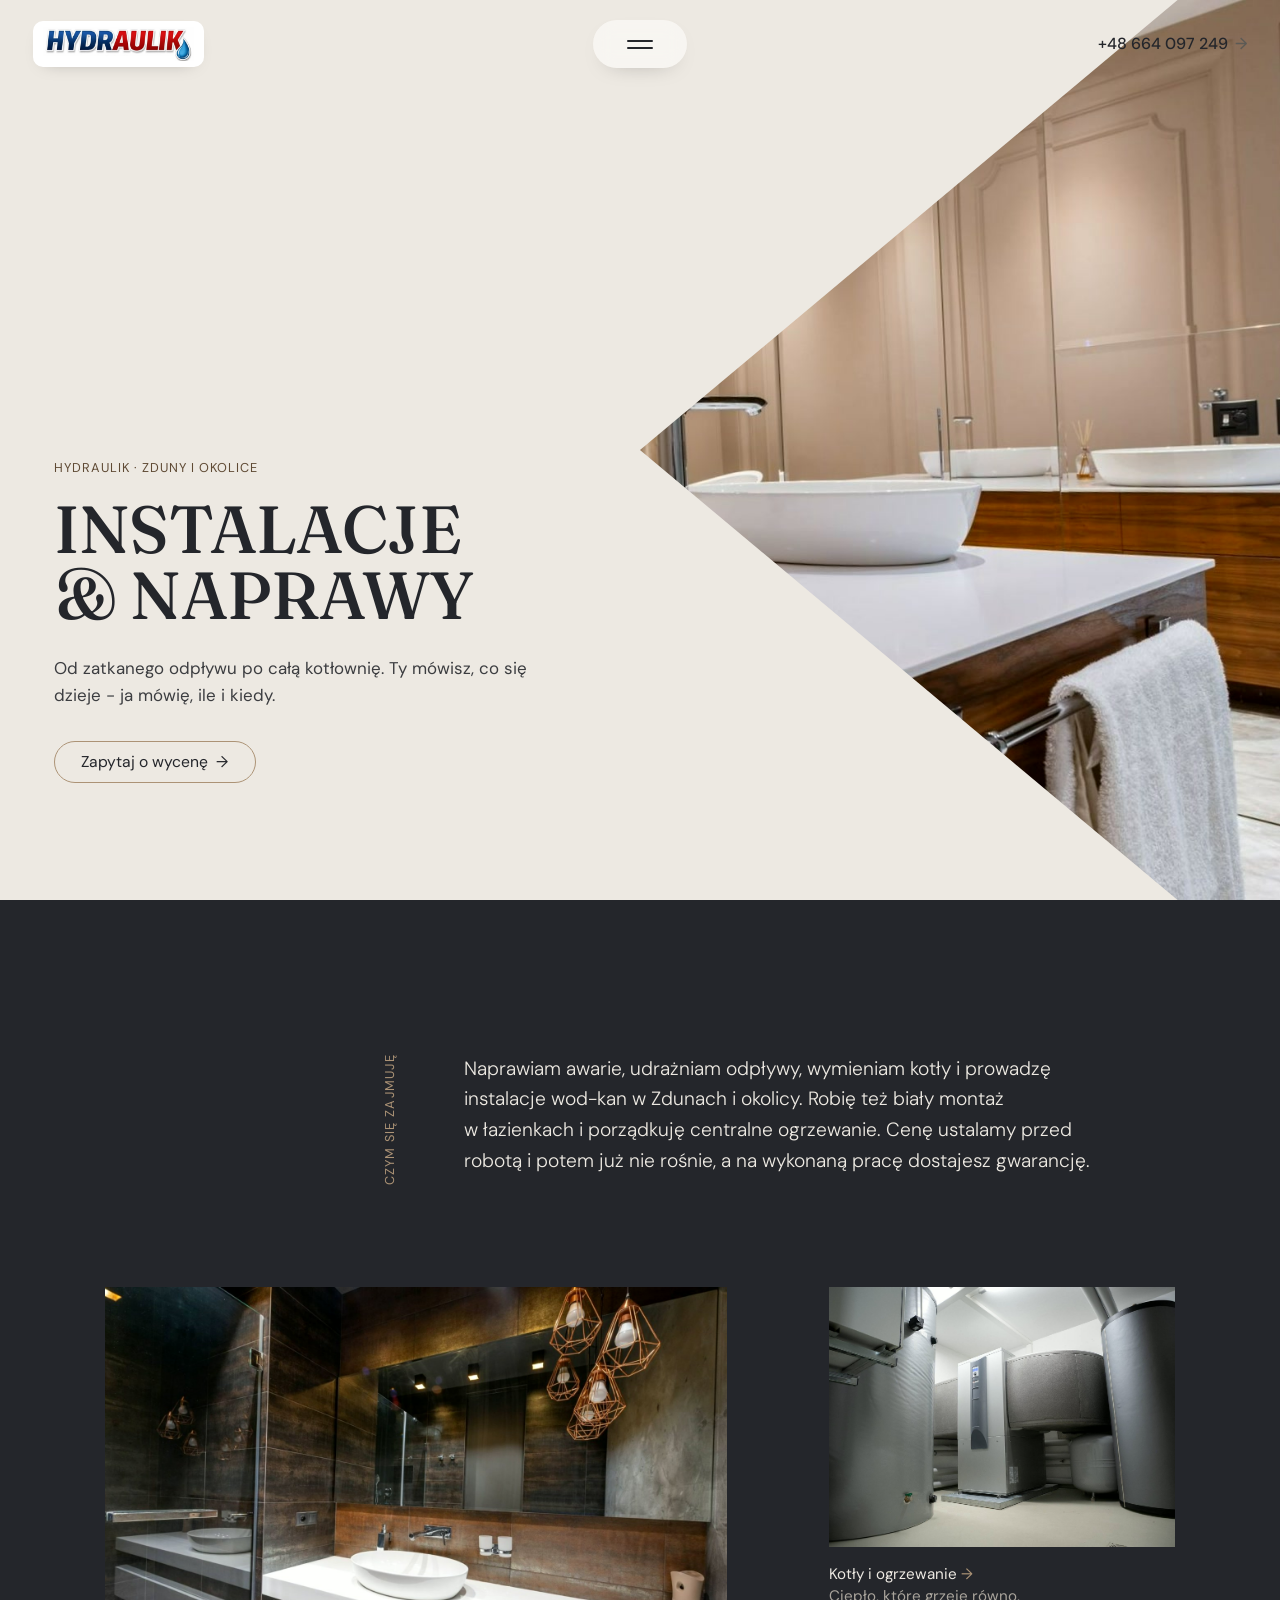
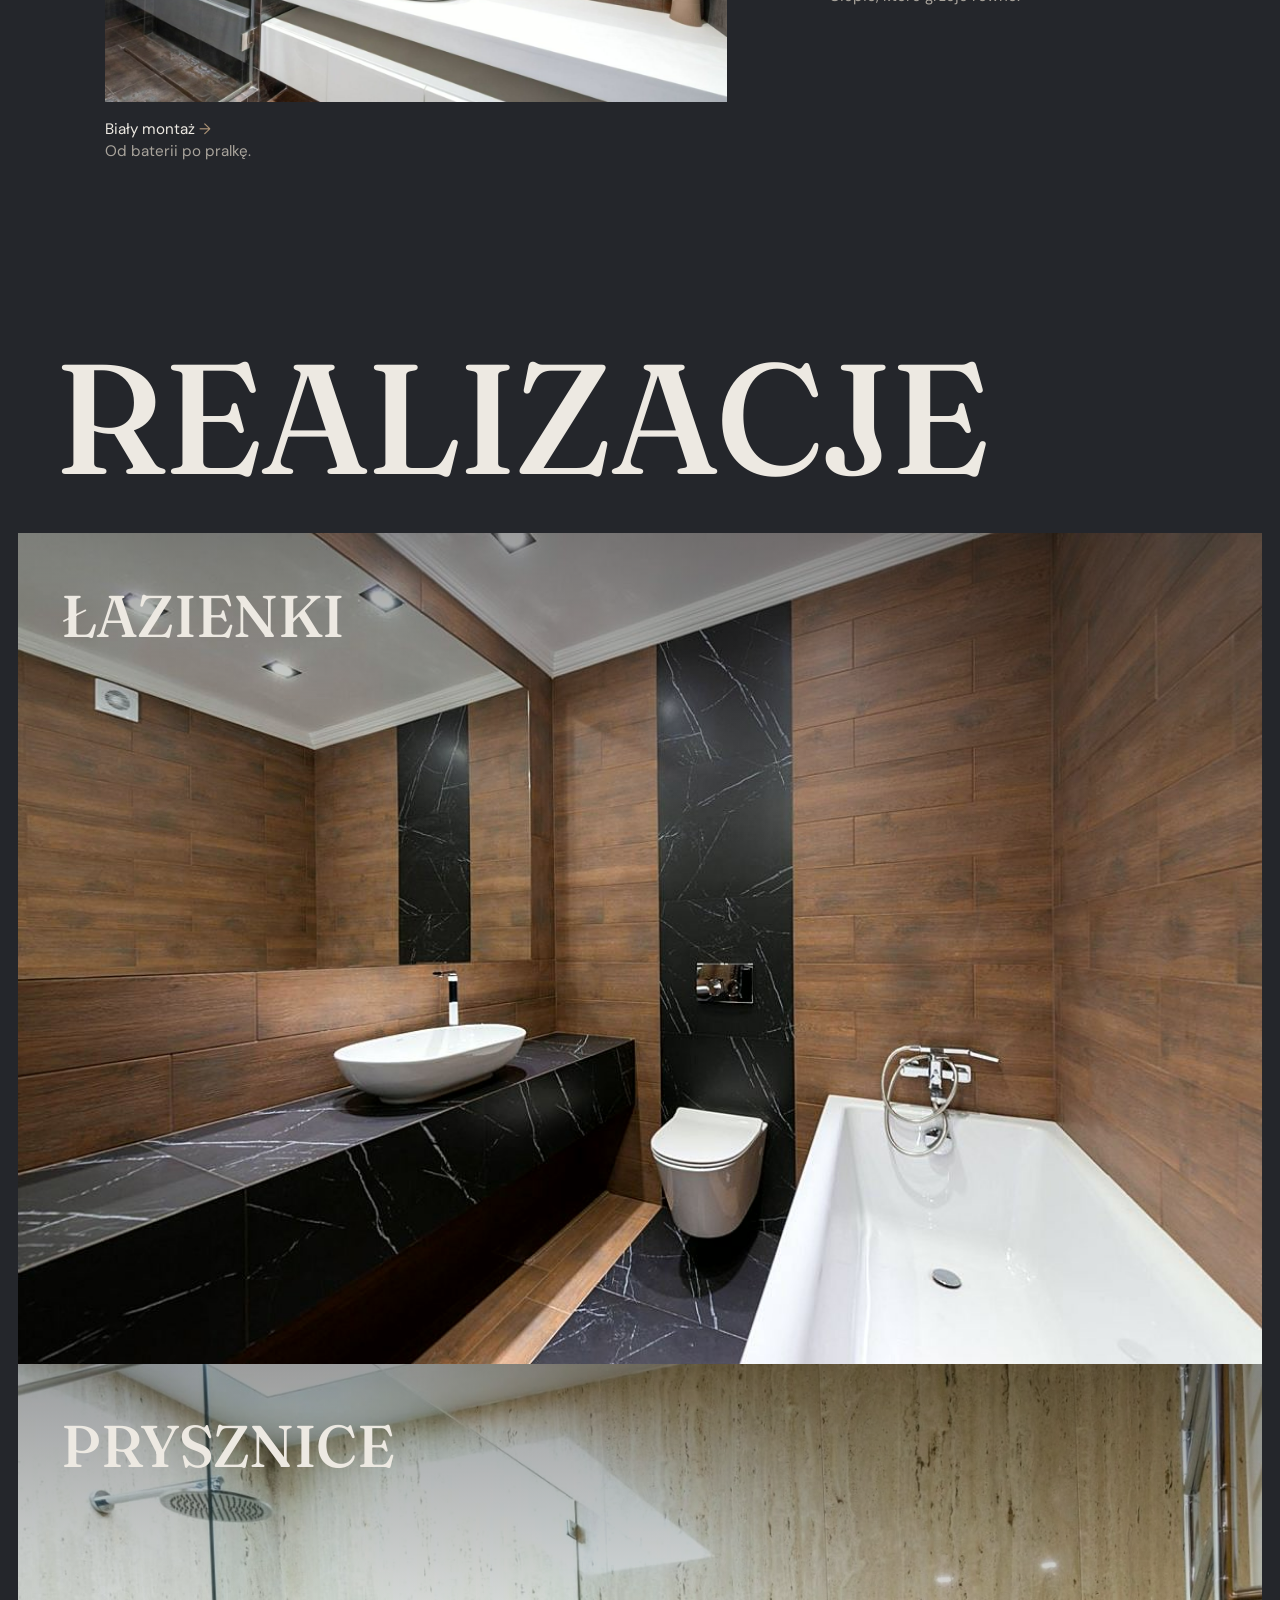
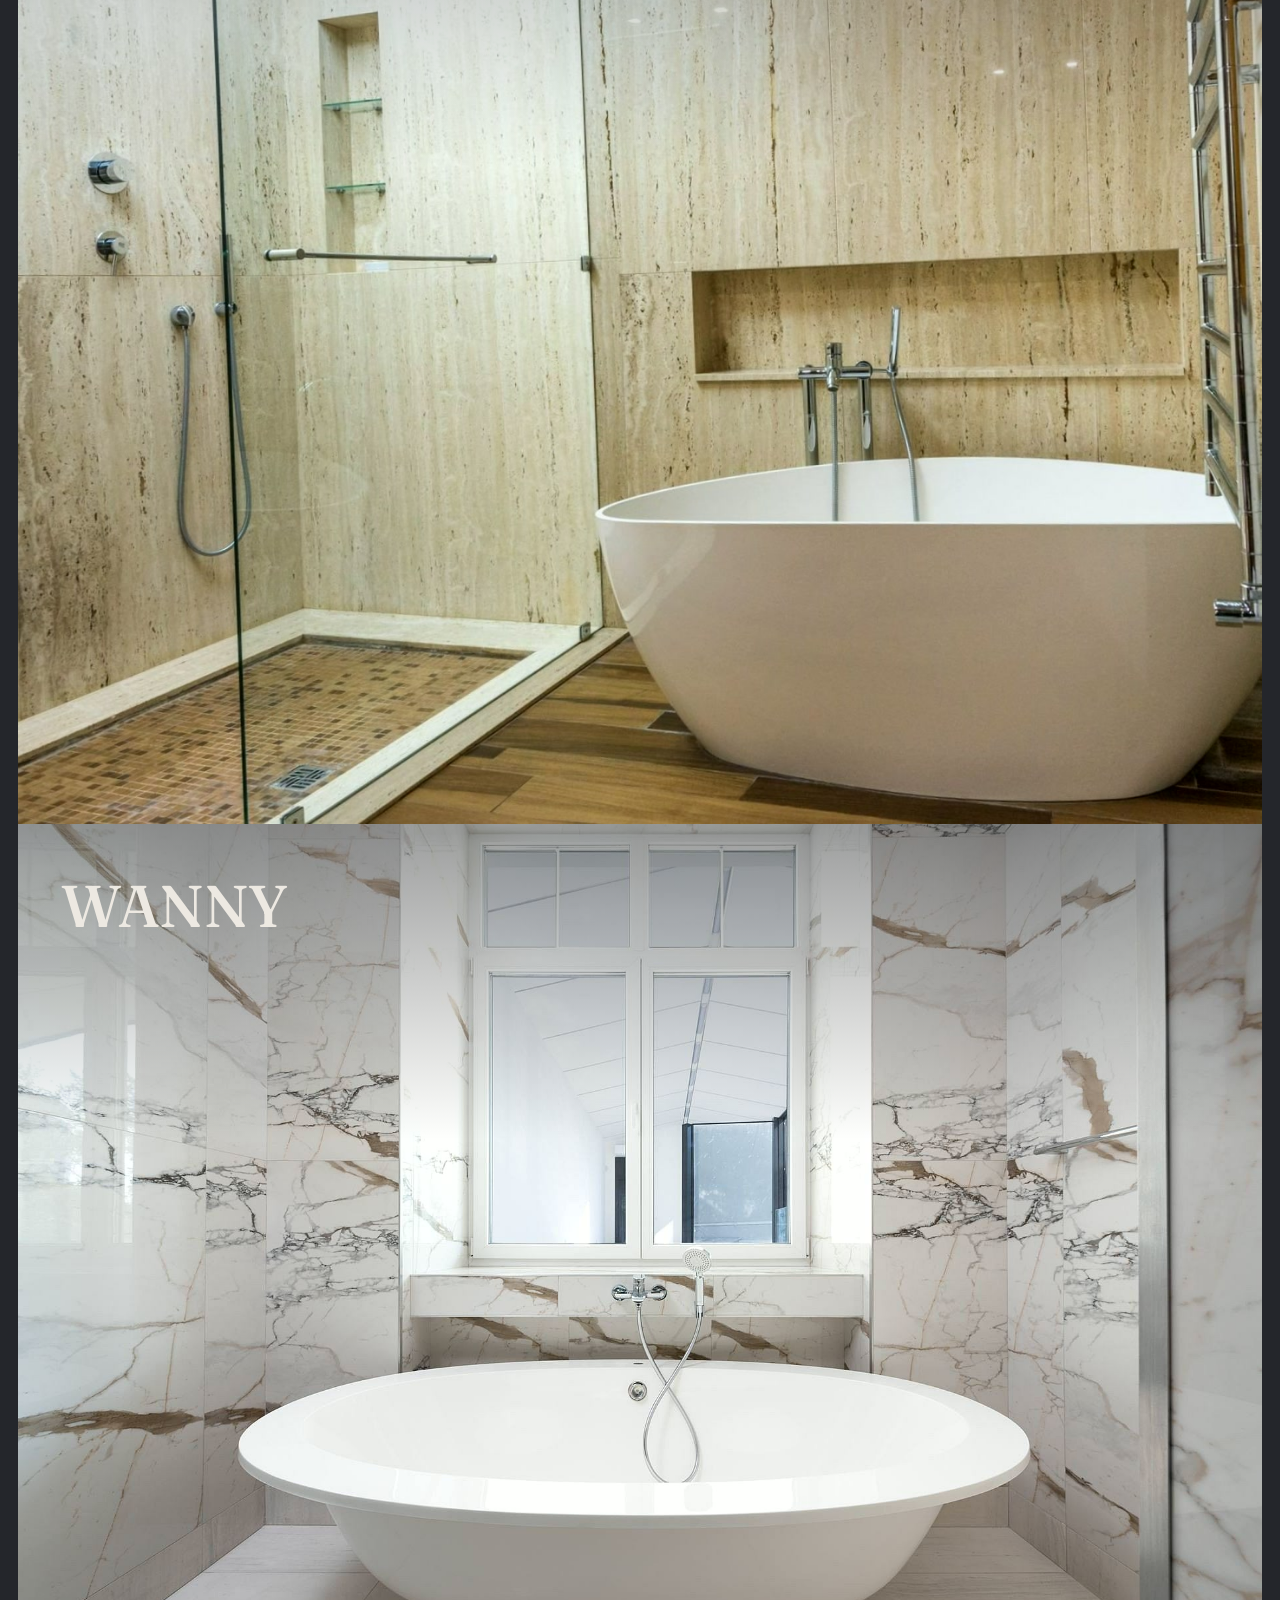
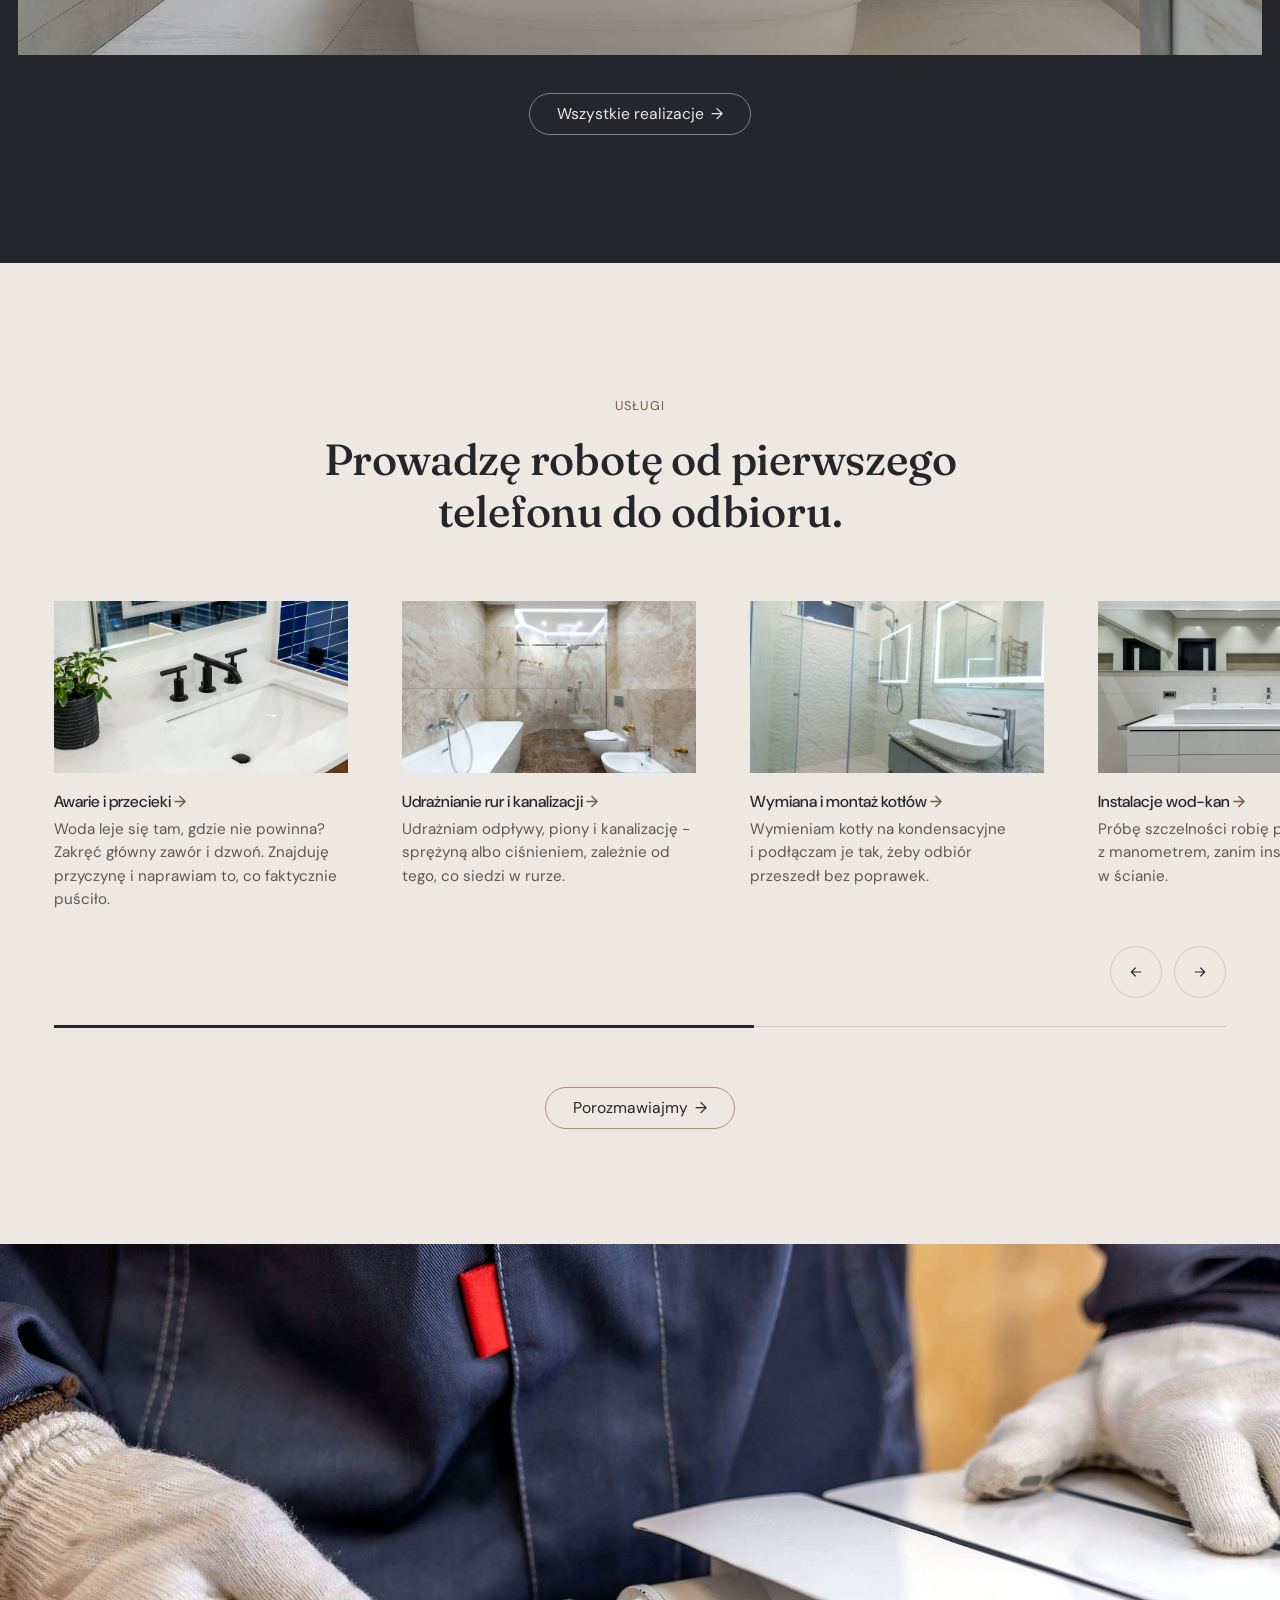
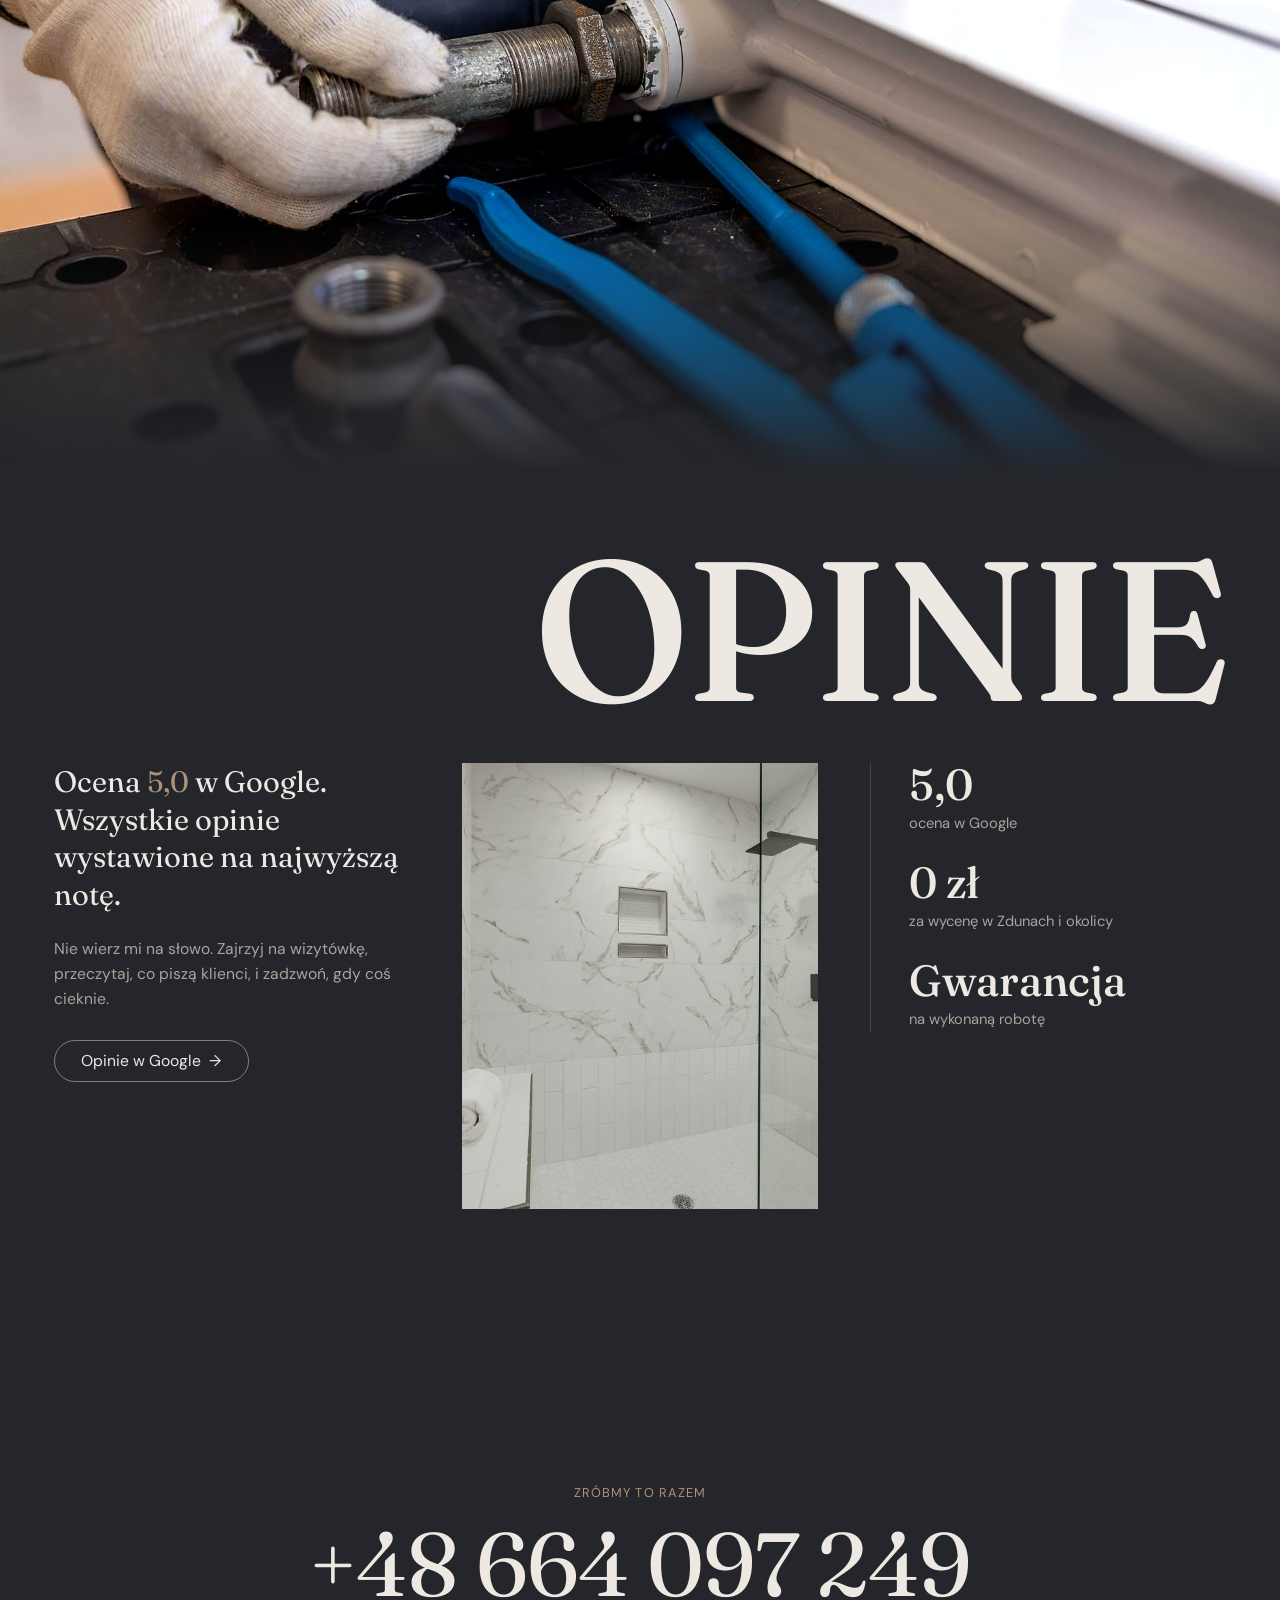
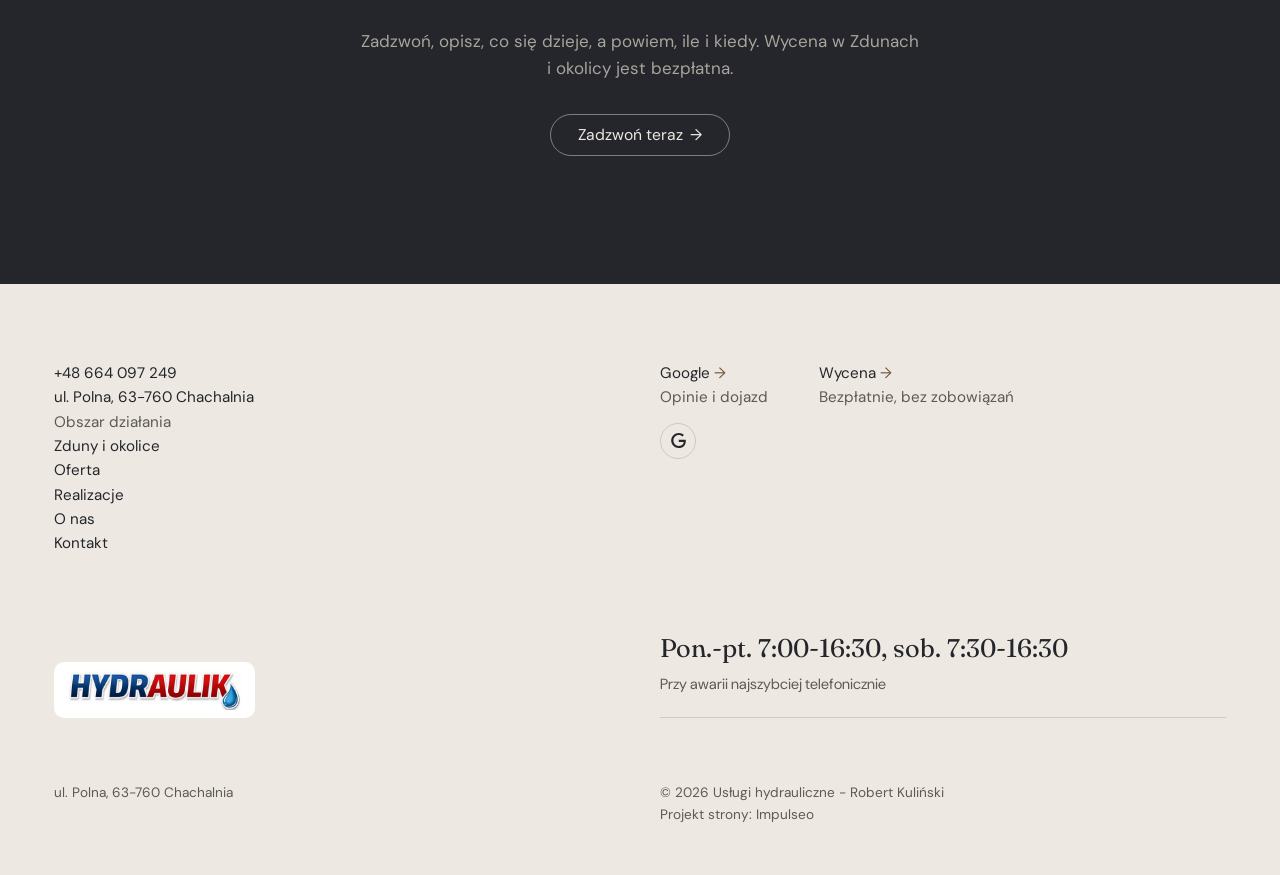
==== commit 71eca904: "[claude-edit][cmt:4748aac1-8258-4a4f-bd35-000ac0b9ad9a] przebudowa wyglądu na układ wzoru klindworth" ====
--- a/index.html
+++ b/index.html
@@ -17,203 +17,194 @@
 <meta property="og:image:width" content="1200">
 <meta property="og:image:height" content="630">
 <meta name="twitter:card" content="summary_large_image">
+<meta name="theme-color" content="#ede9e2">
 <script type="application/ld+json">{"@context": "https://schema.org", "@type": "Plumber", "name": "Usługi hydrauliczne - Robert Kuliński", "url": "https://kris20032.github.io/uslugi-hydrauliczne-robert-kulinski/", "telephone": "+48664097249", "image": "https://kris20032.github.io/uslugi-hydrauliczne-robert-kulinski/img/og.jpg", "areaServed": "Zduny", "sameAs": ["https://maps.google.com/?cid=11022516320210158322"]}</script>
+<link rel="preconnect" href="https://api.fontshare.com" crossorigin>
 <link rel="preconnect" href="https://fonts.googleapis.com">
 <link rel="preconnect" href="https://fonts.gstatic.com" crossorigin>
-<link href="https://fonts.googleapis.com/css2?family=Space+Grotesk:wght@500;600;700&family=DM+Sans:opsz,wght@9..40,400;9..40,500;9..40,600&display=swap" rel="stylesheet">
-<link rel="stylesheet" href="assets/styles.css?v=6064bbc2">
+<link href="https://api.fontshare.com/v2/css?f[]=satoshi@300,400,500&display=swap" rel="stylesheet">
+<link href="https://fonts.googleapis.com/css2?family=Fraunces:opsz,wght@9..144,400;9..144,500&family=DM+Sans:opsz,wght@9..40,300;9..40,400;9..40,500&display=swap" rel="stylesheet">
+<link rel="stylesheet" href="assets/styles.css?v=20261028">
 </head>
 <body>
 
 <header class="nav">
-  <div class="wrap nav-inner">
+  <div class="nav-inner">
     <a class="brand brand-has-logo" href="index.html"><img class="brand-logo" src="img/logo.png" alt="Usługi hydrauliczne - Robert Kuliński" width="1040" height="235" decoding="async"></a>
-    <nav class="nav-links">
-      <a href="oferta.html">Oferta</a>
-      <a href="realizacje.html">Realizacje</a>
-      <a href="o-nas.html">O nas</a>
-      <a href="kontakt.html">Kontakt</a>
-      <a href="tel:+48664097249" class="btn btn-accent">Zadzwoń +48 664 097 249</a>
-    </nav>
-    <button class="nav-toggle" aria-label="Menu"><span></span><span></span><span></span></button>
+    <button class="menu-btn" type="button" aria-label="Menu" aria-expanded="false" aria-controls="menu"><span></span><span></span></button>
+    <a class="nav-phone" href="tel:+48664097249">+48 664 097 249 <span class="arr">→</span></a>
   </div>
 </header>
+<div class="menu" id="menu" aria-hidden="true">
+  <nav class="menu-main" aria-label="Menu główne">
+    <a href="index.html" aria-current="page">Strona główna</a>
+    <a href="oferta.html">Oferta</a>
+    <a href="realizacje.html">Realizacje</a>
+    <a href="o-nas.html">O&nbsp;nas</a>
+    <a href="kontakt.html">Kontakt</a>
+  </nav>
+  <div class="menu-side">
+    <div>
+      <h4>Usługi</h4>
+      <a href="oferta.html">Awarie i&nbsp;przecieki</a>
+      <a href="oferta.html">Udrażnianie rur i&nbsp;kanalizacji</a>
+      <a href="oferta.html">Wymiana i&nbsp;montaż kotłów</a>
+      <a href="oferta.html">Instalacje wod-kan</a>
+      <a href="oferta.html">Montaż łazienek</a>
+      <a href="oferta.html">Centralne ogrzewanie i&nbsp;grzejniki</a>
+    </div>
+    <div>
+      <h4>Kontakt</h4>
+      <a href="tel:+48664097249">+48 664 097 249</a>
+      <p>ul. Polna, 63-760 Chachalnia</p>
+      <p>Pon.-pt. 7:00-16:30, sob. 7:30-16:30</p>
+    </div>
+  </div>
+</div>
 
 <main>
-<section class="hero-fach">
-  <img class="hf-photo" src="img/hero.jpg" fetchpriority="high" data-rotate="img/g2.jpg|img/g4.jpg" alt="Usługi hydrauliczne - Robert Kuliński" width="1716" height="1098">
-  <div class="hf-panel">
-    <div class="hf-inner">
-      <span class="hf-kicker">Usługi hydrauliczne</span>
-      <h1 class="hf-title">Awarie, instalacje, kotłownie. Zduny i okolice. <em></em></h1>
-      <p class="hf-lead">Od zatkanego odpływu po całą kotłownię. Ty mówisz, co się dzieje - ja mówię, ile i kiedy.</p>
-      <a class="hf-phone" href="tel:+48664097249"><span class="hf-phone-lab">Zadzwoń teraz</span><span class="hf-phone-num"><svg class="ico-tel" width="16" height="16" viewBox="0 0 24 24" fill="none" aria-hidden="true"><path d="M6.6 10.8a15.5 15.5 0 0 0 6.6 6.6l2.2-2.2a1 1 0 0 1 1-.24 11.4 11.4 0 0 0 3.6.58 1 1 0 0 1 1 1V20a1 1 0 0 1-1 1A17 17 0 0 1 3 4a1 1 0 0 1 1-1h3.5a1 1 0 0 1 1 1c0 1.25.2 2.46.58 3.6a1 1 0 0 1-.25 1l-2.23 2.2Z" fill="currentColor"/></svg> +48 664 097 249</span></a>
-      <div class="hf-actions">
-        <a href="kontakt.html" class="btn btn-accent">Umów termin <span class="arr">→</span></a>
-        <a href="tel:+48664097249" class="btn btn-ghost hf-ghost">Zadzwoń +48 664 097 249</a>
-      </div>
-      <div class="hf-trust"><svg class="ico-star" width="14" height="14" viewBox="0 0 24 24" style="vertical-align:-2px" aria-hidden="true"><path d="M12 2.8l2.85 5.8 6.4.93-4.63 4.5 1.1 6.37L12 17.4l-5.72 3 1.1-6.37-4.63-4.5 6.4-.93L12 2.8Z" fill="currentColor"/></svg> Ocena 5,0 w Google</div>
-    </div>
-  </div>
-</section>
-<section class="fach-promise">
+<section class="hero-kw">
+  <img class="hk-img" src="img/hero.jpg" fetchpriority="high" alt="Usługi hydrauliczne - Robert Kuliński - łazienka po montażu" width="1716" height="1098" decoding="async">
+  <div class="hk-copy">
+    <span class="label">Hydraulik · Zduny i&nbsp;okolice</span>
+    <h1 class="hk-title">Instalacje &amp; naprawy</h1>
+    <p class="hk-lead">Od zatkanego odpływu po całą kotłownię. Ty mówisz, co się dzieje - ja mówię, ile i&nbsp;kiedy.</p>
+    <a class="pill" href="kontakt.html">Zapytaj o&nbsp;wycenę <span class="arr">→</span></a>
+  </div>
+</section>
+
+<section class="what dark">
   <div class="wrap">
-    <ul class="fp-row reveal"><li>Bezpłatna wycena</li><li>Dojazd: Zduny i okolice</li><li>Gwarancja na robociznę</li></ul>
-  </div>
-</section>
-<section class="gateways-band">
-  <div class="wrap">
-    <div class="gateways">
-      <a href="oferta.html" class="gateway reveal"><img src="img/g1.jpg" alt="Awarie i przecieki" loading="lazy" width="1200" height="801" decoding="async"><span class="g-ttl">Awarie i przecieki</span></a>
-      <a href="oferta.html" class="gateway reveal"><img src="img/g3.jpg" alt="Udrażnianie rur i kanalizacji" loading="lazy" width="1200" height="801" decoding="async"><span class="g-ttl">Udrażnianie rur i kanalizacji</span></a>
-      <a href="oferta.html" class="gateway reveal"><img src="img/g5.jpg" alt="Wymiana i montaż kotłów" loading="lazy" width="1880" height="1254" decoding="async"><span class="g-ttl">Wymiana i montaż kotłów</span></a>
-    </div>
-  </div>
-</section>
-<section class="proces proces-os fachowcy">
-  <div class="wrap proc-grid">
-    <div class="proc-side">
-      <div class="head reveal">
-        <span class="eyebrow">Jak pracujemy</span>
-        <h2>Wiesz, na czym stoisz - na każdym etapie</h2>
-        <p>Od pierwszego telefonu do odbioru roboty - krok po kroku.</p>
-      </div>
-      <div class="proc-count" aria-hidden="true"><span class="pc-cur">01</span><span class="pc-all">/ 04</span></div>
-      <div class="proc-bar" aria-hidden="true"><i></i></div>
-      <p class="proc-now" aria-hidden="true">Dzwonisz</p>
-    </div>
-    <ol class="proces-line">
-      <li class="reveal"><span class="pno">01</span><h3>Dzwonisz</h3><p>Opisujesz, co się dzieje. Od razu mówię, czy to pilne, czy może poczekać - i czy to w ogóle robota dla mnie.</p></li>
-      <li class="reveal"><span class="pno">02</span><h3>Znasz cenę</h3><p>Drobne rzeczy wyceniam przez telefon, większe po obejrzeniu na miejscu. Cena ustalona przed robotą już nie rośnie.</p></li>
-      <li class="reveal"><span class="pno">03</span><h3>Robota</h3><p>Stare części pokazuję, nie wyrzucam po cichu - widzisz, co było zużyte i co wymieniłem.</p></li>
-      <li class="reveal"><span class="pno">04</span><h3>Odbiór i gwarancja</h3><p>Na wykonaną robotę dostajesz gwarancję i jasny rachunek - jak coś nie gra, wracam i poprawiam.</p></li>
-    </ol>
-  </div>
-</section>
-<section>
-  <div class="wrap">
-    <div class="head reveal">
-      <span class="eyebrow">Realizacje</span>
-      <h2>Z ostatnich robót</h2>
-      <p>Łazienki, kotłownie i podejścia - tak wygląda dobrze poprowadzona instalacja.</p>
-    </div>
-    <div class="gallery">
-      <div class="tile t-two3 reveal"><img src="img/g6.jpg" alt="Usługi hydrauliczne - Robert Kuliński" loading="lazy" width="1536" height="1202" decoding="async"></div>
-      <div class="tile t-third reveal"><img src="img/g7.jpg" alt="Usługi hydrauliczne - Robert Kuliński" loading="lazy" width="1880" height="1253" decoding="async"></div>
-      <div class="tile t-third reveal"><img src="img/g8.jpg" alt="Usługi hydrauliczne - Robert Kuliński" loading="lazy" width="1548" height="1010" decoding="async"></div>
-      <div class="tile t-third reveal"><img src="img/g9.jpg" alt="Usługi hydrauliczne - Robert Kuliński" loading="lazy" width="1600" height="1068" decoding="async"></div>
-      <div class="tile t-third reveal"><img src="img/g10.jpg" alt="Usługi hydrauliczne - Robert Kuliński" loading="lazy" width="1434" height="1222" decoding="async"></div>
-    </div>
-    <div style="margin-top:var(--space-7)" class="reveal"><a href="realizacje.html" class="btn btn-accent">Pełna galeria <span class="arr">→</span></a></div>
-  </div>
-</section>
-<section class="fach-uslugi">
-  <div class="wrap">
-    <div class="head reveal">
-      <span class="eyebrow">Oferta</span>
-      <h2>Od kranu po kotłownię</h2>
-      <p>Roboty, które wykonuję regularnie - z krótkim opisem, czego dotyczą.</p>
-    </div>
-    <ul class="fu-list">
-      <li class="fu-row reveal"><div class="fu-name">Awarie i przecieki</div><div class="fu-desc">Woda leje się tam, gdzie nie powinna? Zakręć główny zawór i dzwoń.</div><a class="fu-cta" href="kontakt.html">Wycena <span class="arr">→</span></a></li>
-      <li class="fu-row reveal"><div class="fu-name">Udrażnianie rur i kanalizacji</div><div class="fu-desc">Woda schodzi coraz wolniej albo cofa się w odpływie? Samo się nie odetka, a im dłużej czekasz, tym bliżej zalania.</div><a class="fu-cta" href="kontakt.html">Wycena <span class="arr">→</span></a></li>
-      <li class="fu-row reveal"><div class="fu-name">Wymiana i montaż kotłów</div><div class="fu-desc">Stary kocioł bierze coraz więcej gazu albo wysiada w największy mróz? Wymieniam kotły na kondensacyjne i podłączam je tak, żeby odbiór przeszedł bez poprawek.</div><a class="fu-cta" href="kontakt.html">Wycena <span class="arr">→</span></a></li>
-      <li class="fu-row reveal"><div class="fu-name">Instalacje wod-kan</div><div class="fu-desc">Nowa instalacja to robota, której po skończeniu nie widać - i właśnie dlatego musi być zrobiona porządnie, zanim zniknie w ścianie.</div><a class="fu-cta" href="kontakt.html">Wycena <span class="arr">→</span></a></li>
-      <li class="fu-row reveal"><div class="fu-name">Montaż łazienek</div><div class="fu-desc">Remont łazienki stanął na ostatniej prostej? Robię biały montaż od baterii po pralkę i sprawdzam każde połączenie, zanim zamknę za sobą drzwi.</div><a class="fu-cta" href="kontakt.html">Wycena <span class="arr">→</span></a></li>
-      <li class="fu-row reveal"><div class="fu-name">Centralne ogrzewanie i grzejniki</div><div class="fu-desc">Grzejniki grzeją nierówno, bulgoczą albo nie łapią temperatury? Płuczę i odpowietrzam instalacje, wymieniam grzejniki i głowice, ustawiam ogrzewanie tak, żeby grzało równo w całym domu, a nie głównie przy kotle.</div><a class="fu-cta" href="kontakt.html">Wycena <span class="arr">→</span></a></li>
-    </ul>
-    <div style="margin-top:var(--space-7)" class="reveal"><a href="oferta.html" class="btn btn-ghost">Pełna oferta <span class="arr">→</span></a></div>
-  </div>
-</section>
+    <div class="what-intro reveal">
+      <span class="vlabel">Czym się zajmuję</span>
+      <p>Naprawiam awarie, udrażniam odpływy, wymieniam kotły i&nbsp;prowadzę instalacje wod-kan w&nbsp;Zdunach i&nbsp;okolicy. Robię też biały montaż w&nbsp;łazienkach i&nbsp;porządkuję centralne ogrzewanie. Cenę ustalamy przed robotą i&nbsp;potem już nie rośnie, a&nbsp;na wykonaną pracę dostajesz gwarancję.</p>
+    </div>
+    <div class="what-tiles">
+      <a class="what-tile reveal" href="oferta.html"><div class="wt-img"><img src="img/g8.jpg" alt="Biały montaż w łazience" width="1548" height="1010" decoding="async"></div><p class="wt-cap">Biały montaż <span class="arr">→</span><span>Od baterii po pralkę.</span></p></a>
+      <a class="what-tile reveal" href="oferta.html"><div class="wt-img"><img src="img/g7.jpg" alt="Kotłownia i ogrzewanie" width="1880" height="1253" decoding="async"></div><p class="wt-cap">Kotły i&nbsp;ogrzewanie <span class="arr">→</span><span>Ciepło, które grzeje równo.</span></p></a>
+    </div>
+  </div>
+</section>
+
+<section class="work dark">
+  <div class="wrap"><h2 class="mega reveal">Realizacje</h2></div>
+  <div class="work-stack">
+    <a class="wcard" href="realizacje.html"><img src="img/g3.jpg" alt="Łazienki" width="1200" height="801" loading="lazy" decoding="async"><h3>Łazienki</h3></a>
+    <a class="wcard" href="realizacje.html"><img src="img/g10.jpg" alt="Prysznice" width="1434" height="1222" loading="lazy" decoding="async"><h3>Prysznice</h3></a>
+    <a class="wcard" href="realizacje.html"><img src="img/g2.jpg" alt="Wanny" width="1880" height="1255" loading="lazy" decoding="async"><h3>Wanny</h3></a>
+  </div>
+  <div class="work-cta reveal"><a class="pill pill-light" href="realizacje.html">Wszystkie realizacje <span class="arr">→</span></a></div>
+</section>
+
+<section class="services">
+  <div class="wrap sv-head reveal">
+    <span class="label">Usługi</span>
+    <h2>Prowadzę robotę od pierwszego telefonu do odbioru.</h2>
+  </div>
+  <div class="sv-rail-wrap">
+    <div class="sv-rail">
+      <a class="sv-card" href="oferta.html">
+        <div class="sv-img"><img src="img/g12.jpg" alt="Awarie i przecieki" width="1600" height="1066" loading="lazy" decoding="async"></div>
+        <h3>Awarie i&nbsp;przecieki <span class="arr">→</span></h3>
+        <p>Woda leje się tam, gdzie nie powinna? Zakręć główny zawór i&nbsp;dzwoń. Znajduję przyczynę i&nbsp;naprawiam to, co faktycznie puściło.</p>
+      </a>
+      <a class="sv-card" href="oferta.html">
+        <div class="sv-img"><img src="img/g1.jpg" alt="Udrażnianie rur i kanalizacji" width="1200" height="801" loading="lazy" decoding="async"></div>
+        <h3>Udrażnianie rur i&nbsp;kanalizacji <span class="arr">→</span></h3>
+        <p>Udrażniam odpływy, piony i&nbsp;kanalizację - sprężyną albo ciśnieniem, zależnie od tego, co siedzi w&nbsp;rurze.</p>
+      </a>
+      <a class="sv-card" href="oferta.html">
+        <div class="sv-img"><img src="img/g6.jpg" alt="Wymiana i montaż kotłów" width="1536" height="1202" loading="lazy" decoding="async"></div>
+        <h3>Wymiana i&nbsp;montaż kotłów <span class="arr">→</span></h3>
+        <p>Wymieniam kotły na kondensacyjne i&nbsp;podłączam je tak, żeby odbiór przeszedł bez poprawek.</p>
+      </a>
+      <a class="sv-card" href="oferta.html">
+        <div class="sv-img"><img src="img/g4.jpg" alt="Instalacje wod-kan" width="1880" height="1255" loading="lazy" decoding="async"></div>
+        <h3>Instalacje wod-kan <span class="arr">→</span></h3>
+        <p>Próbę szczelności robię przy Tobie, z&nbsp;manometrem, zanim instalacja zniknie w&nbsp;ścianie.</p>
+      </a>
+      <a class="sv-card" href="oferta.html">
+        <div class="sv-img"><img src="img/g9.jpg" alt="Montaż łazienek" width="1600" height="1068" loading="lazy" decoding="async"></div>
+        <h3>Montaż łazienek <span class="arr">→</span></h3>
+        <p>Biały montaż od baterii po pralkę. Każde połączenie sprawdzam, zanim zamknę za sobą drzwi.</p>
+      </a>
+      <a class="sv-card" href="oferta.html">
+        <div class="sv-img"><img src="img/g11.jpg" alt="Centralne ogrzewanie i grzejniki" width="1600" height="1066" loading="lazy" decoding="async"></div>
+        <h3>Centralne ogrzewanie i&nbsp;grzejniki <span class="arr">→</span></h3>
+        <p>Płuczę i&nbsp;odpowietrzam instalacje, wymieniam grzejniki i&nbsp;głowice, żeby grzało równo w&nbsp;całym domu.</p>
+      </a>
+    </div>
+    <div class="sv-ctrl"><button class="circ" type="button" data-sv="prev" aria-label="Poprzednia usługa"><svg viewBox="0 0 24 24" fill="none" aria-hidden="true"><path d="M19 12H5M11 6l-6 6 6 6" stroke="currentColor" stroke-width="1.6" stroke-linecap="round" stroke-linejoin="round"/></svg></button><button class="circ" type="button" data-sv="next" aria-label="Następna usługa"><svg viewBox="0 0 24 24" fill="none" aria-hidden="true"><path d="M5 12h14M13 6l6 6-6 6" stroke="currentColor" stroke-width="1.6" stroke-linecap="round" stroke-linejoin="round"/></svg></button></div>
+    <div class="sv-bar" aria-hidden="true"><i></i></div>
+  </div>
+  <div class="sv-cta reveal"><a class="pill" href="kontakt.html">Porozmawiajmy <span class="arr">→</span></a></div>
+</section>
+
 <section class="stopklatka" aria-hidden="true">
   <div class="stk-bg" style="background-image:url(img/about.jpg)"></div>
 </section>
-<section class="opinie op-fallback">
+
+<section class="kudos dark">
   <div class="wrap">
-    <div class="head center reveal">
-      <span class="eyebrow">Opinie</span>
-      <h2>Co mówią klienci</h2>
-      <p>Nie wierz mi na słowo: 5,0 na Google przy 3 opiniach. Zajrzyj na wizytówkę i zadzwoń, gdy coś cieknie.</p>
-    </div>
-  </div>
-</section>
-<section class="obszar">
-  <div class="wrap">
-    <div class="head center reveal">
-      <span class="eyebrow">Obszar działania</span>
-      <h2>Dojeżdżam do Ciebie</h2>
-    </div>
-    <p class="obszar-txt reveal" style="text-align:center;max-width:60ch;margin:0 auto 1.4rem">Nie wiesz, czy dojadę do Ciebie? Zadzwoń i zapytaj. Jak nie dojeżdżam, powiem od razu i nie zajmę Ci dnia.</p>
-    <ul class="obszar-list reveal"><li class="is-home">Zduny</li><li>+ okolice</li></ul>
-    <div class="obszar-mapa reveal" style="margin-top:var(--space-7)">
-      <iframe title="Obszar działania - Zduny i okolice" src="https://maps.google.com/maps?q=51.6437361%2C17.4282209&amp;z=11&amp;output=embed" loading="lazy" referrerpolicy="no-referrer-when-downgrade" style="width:100%;height:clamp(280px,38vh,420px);border:0;display:block;border-radius:var(--r-md)"></iframe>
-    </div>
-  </div>
-</section>
-<section class="faq-klinika">
-  <div class="wrap">
-    <div class="head center reveal">
-      <span class="eyebrow">Częste pytania</span>
-      <h2>Dobrze wiedzieć</h2>
-    </div>
-    <div class="faq-list">
-      <details class="faq-item reveal"><summary>Ile to będzie kosztowało?</summary><p>Zależy, co się dzieje - dlatego wypytuję przez telefon i od razu podaję widełki. Ostateczną cenę znasz przed robotą, nie po niej.</p></details>
-      <details class="faq-item reveal"><summary>Czy wycena jest płatna?</summary><p>Nie. Przyjazd i wycena w Zdunach i najbliższej okolicy są bezpłatne i do niczego nie zobowiązują.</p></details>
-      <details class="faq-item reveal"><summary>Jak szybko przyjedziesz?</summary><p>Przy zalaniu liczy się każda godzina, więc przy awarii przestawiam grafik. Prace planowane umawiamy z kilkudniowym wyprzedzeniem.</p></details>
-      <details class="faq-item reveal"><summary>Czy dostanę fakturę?</summary><p>Tak, na firmę albo na osobę prywatną. Dokument dostajesz od razu, a nie „wyślę później”.</p></details>
-      <details class="faq-item reveal"><summary>Dojedziesz do mnie?</summary><p>Granicę wyznacza kalendarz, nie mapa. Przy większej robocie dojeżdżam dalej - zapytaj.</p></details>
-      <details class="faq-item reveal"><summary>Co, jeśli po naprawie coś dalej nie gra?</summary><p>Wracam i sprawdzam. Moja wina - poprawiam za darmo; wyszło coś nowego - mówię wprost, co i za ile.</p></details>
-    </div>
-  </div>
-</section>
-<section class="cta">
-  <div class="wrap">
-    <div class="reveal">
-      <span class="eyebrow">Współpraca</span>
-      <h2>Potrzebujesz fachowca? Wycenię za darmo.</h2>
-      <p>Odezwij się - umówimy się na oględziny i usłyszysz konkretną kwotę. Za darmo.</p>
-    </div>
-    <div class="cta-actions reveal">
-      <a href="kontakt.html" class="btn btn-light">Umów termin <span class="arr">→</span></a>
-      <a href="tel:+48664097249" class="btn btn-ghost btn-ghost-cta">+48 664 097 249</a>
-    </div>
+    <h2 class="mega reveal">Opinie</h2>
+    <div class="kd-row">
+      <div class="reveal">
+        <p class="kd-quote">Ocena <em>5,0</em> w&nbsp;Google. Wszystkie opinie wystawione na najwyższą notę.</p>
+        <p class="kd-sub">Nie wierz mi na słowo. Zajrzyj na wizytówkę, przeczytaj, co piszą klienci, i&nbsp;zadzwoń, gdy coś cieknie.</p>
+        <div class="kd-link"><a class="pill pill-light" href="https://maps.google.com/?cid=11022516320210158322" target="_blank" rel="noopener">Opinie w&nbsp;Google <span class="arr">→</span></a></div>
+      </div>
+      <div class="kd-img reveal"><img src="img/g5.jpg" alt="Prysznic po montażu" width="1880" height="1254" loading="lazy" decoding="async"></div>
+      <div class="kd-facts reveal">
+        <div><b>5,0</b><span>ocena w&nbsp;Google</span></div>
+        <div><b>0 zł</b><span>za wycenę w&nbsp;Zdunach i&nbsp;okolicy</span></div>
+        <div><b>Gwarancja</b><span>na wykonaną robotę</span></div>
+      </div>
+    </div>
+  </div>
+</section>
+
+<section class="cta dark">
+  <div class="wrap reveal">
+    <span class="label">Zróbmy to razem</span><br>
+    <a class="cta-big" href="tel:+48664097249">+48 664 097 249</a>
+    <p>Zadzwoń, opisz, co się dzieje, a&nbsp;powiem, ile i&nbsp;kiedy. Wycena w&nbsp;Zdunach i&nbsp;okolicy jest bezpłatna.</p>
+    <a class="pill pill-light" href="tel:+48664097249">Zadzwoń teraz <span class="arr">→</span></a>
   </div>
 </section>
 </main>
 
 <footer>
   <div class="wrap">
-    <div class="foot-grid">
-      <div class="foot-brand">
-        <div class="name">Usługi hydrauliczne - Robert Kuliński</div>
-        <p>Od zatkanego odpływu po całą kotłownię. Ty mówisz, co się dzieje - ja mówię, ile i kiedy.</p>
-      </div>
-      <div class="foot-col">
-        <h4>Nawigacja</h4>
+    <div class="ft-top">
+      <div class="ft-list">
+        <a href="tel:+48664097249">+48 664 097 249</a>
+        <p>ul. Polna, 63-760 Chachalnia</p>
+        <p class="sub">Obszar działania</p>
+        <p>Zduny i&nbsp;okolice</p>
         <a href="oferta.html">Oferta</a>
         <a href="realizacje.html">Realizacje</a>
-        <a href="o-nas.html">O nas</a>
+        <a href="o-nas.html">O&nbsp;nas</a>
         <a href="kontakt.html">Kontakt</a>
       </div>
-      <div class="foot-col">
-        <h4>Kontakt</h4>
-        <a href="tel:+48664097249">+48 664 097 249</a>
-        <p>ul. Polna, 63-760 Chachalnia</p>
-        <a href="https://maps.google.com/?cid=11022516320210158322" target="_blank" rel="noopener">Jak dojechać →</a>
-      <div class="foot-soc">
-        <a class="soc" href="https://maps.google.com/?cid=11022516320210158322" target="_blank" rel="noopener" aria-label="Google - Usługi hydrauliczne - Robert Kuliński"><svg viewBox="0 0 24 24" aria-hidden="true" focusable="false"><path d="M12.48 10.92v3.28h7.84c-.24 1.84-.853 3.187-1.787 4.133-1.147 1.147-2.933 2.4-6.053 2.4-4.827 0-8.6-3.893-8.6-8.72s3.773-8.72 8.6-8.72c2.6 0 4.507 1.027 5.907 2.347l2.307-2.307C18.747 1.44 16.133 0 12.48 0 5.867 0 .307 5.387.307 12s5.56 12 12.173 12c3.573 0 6.267-1.173 8.373-3.36 2.16-2.16 2.84-5.213 2.84-7.667 0-.76-.053-1.467-.173-2.053H12.48z" fill="currentColor"/></svg></a>
-      </div>
-      </div>
-    </div>
-    <div class="foot-bot">
-      <span>© 2026 Usługi hydrauliczne - Robert Kuliński</span>
-      <span>Projekt strony: <a class="foot-credit" href="https://impulseo.pl" target="_blank" rel="noopener">Impulseo</a></span>
+      <div class="ft-cols">
+        <div><a href="https://maps.google.com/?cid=11022516320210158322" target="_blank" rel="noopener">Google <span class="arr">→</span></a><span>Opinie i&nbsp;dojazd</span>
+          <div class="foot-soc"><a class="soc" href="https://maps.google.com/?cid=11022516320210158322" target="_blank" rel="noopener" aria-label="Google - Usługi hydrauliczne - Robert Kuliński"><svg viewBox="0 0 24 24" aria-hidden="true" focusable="false"><path d="M12.48 10.92v3.28h7.84c-.24 1.84-.853 3.187-1.787 4.133-1.147 1.147-2.933 2.4-6.053 2.4-4.827 0-8.6-3.893-8.6-8.72s3.773-8.72 8.6-8.72c2.6 0 4.507 1.027 5.907 2.347l2.307-2.307C18.747 1.44 16.133 0 12.48 0 5.867 0 .307 5.387.307 12s5.56 12 12.173 12c3.573 0 6.267-1.173 8.373-3.36 2.16-2.16 2.84-5.213 2.84-7.667 0-.76-.053-1.467-.173-2.053H12.48z" fill="currentColor"/></svg></a></div></div>
+        <div><a href="kontakt.html">Wycena <span class="arr">→</span></a><span>Bezpłatnie, bez zobowiązań</span></div>
+      </div>
+    </div>
+    <div class="ft-mid">
+      <div><a class="brand" href="index.html"><img class="brand-logo" src="img/logo.png" alt="Usługi hydrauliczne - Robert Kuliński" width="1040" height="235" loading="lazy" decoding="async"></a></div>
+      <div class="ft-hours">Pon.-pt. 7:00-16:30, sob. 7:30-16:30<small>Przy awarii najszybciej telefonicznie</small></div>
+    </div>
+    <div class="ft-bot">
+      <span>ul. Polna, 63-760 Chachalnia</span>
+      <span>© 2026 Usługi hydrauliczne - Robert Kuliński<br>Projekt strony: <a class="foot-credit" href="https://impulseo.pl" target="_blank" rel="noopener">Impulseo</a></span>
     </div>
   </div>
 </footer>
 <div class="sticky-call"><a class="sc-call" href="tel:+48664097249"><svg class="ico-tel" width="16" height="16" viewBox="0 0 24 24" fill="none" aria-hidden="true"><path d="M6.6 10.8a15.5 15.5 0 0 0 6.6 6.6l2.2-2.2a1 1 0 0 1 1-.24 11.4 11.4 0 0 0 3.6.58 1 1 0 0 1 1 1V20a1 1 0 0 1-1 1A17 17 0 0 1 3 4a1 1 0 0 1 1-1h3.5a1 1 0 0 1 1 1c0 1.25.2 2.46.58 3.6a1 1 0 0 1-.25 1l-2.23 2.2Z" fill="currentColor"/></svg> Zadzwoń</a><a class="sc-quote" href="kontakt.html">Umów termin</a></div>
 <div class="demo-wazne" data-do="2026-11-03" data-cykl="3" hidden><svg class="dw-ico" width="13" height="13" viewBox="0 0 24 24" fill="none" aria-hidden="true"><circle cx="12" cy="12" r="8.6" stroke="currentColor" stroke-width="1.8"/><path d="M12 7.2V12l3.3 2" stroke="currentColor" stroke-width="1.8" stroke-linecap="round"/></svg><span class="dw-txt"></span></div>
 
-<script src="assets/main.js"></script>
+<script src="assets/main.js?v=20261028"></script>
 </body>
 </html>
--- a/assets/styles.css
+++ b/assets/styles.css
@@ -1,1849 +1,341 @@
-/* ============================================================
-   STOLBASZ — premium, architektoniczny B2B fit-out
-   Jasna paleta, zero brązu. System wg premium-web-craft.
-   Projekt strony: Impulseo (impulseo.pl)
-   ============================================================ */
+/* Usługi hydrauliczne - Robert Kuliński
+   Układ według wzoru od zespołu: kremowe tło, grafit, brąz,
+   szeryfowe wersaliki, skośne kadrowanie zdjęcia w hero, przyklejone karty realizacji. */
 
 :root{
-  /* PALETA — jasna, architektoniczna, chłodna */
-  --paper:#F4F6F8;          /* główne tło */
-  --paper-2:#E7EBEF;        /* sekcje alternatywne (chłodny jasny szary) */
-  --paper-3:#E7EBEF;        /* delikatne wypełnienia */
-  --ink:#15212E;            /* tekst główny — chłodny grafit */
-  --ink-soft:#243443;       /* nagłówki drugorzędne */
-  --muted:#6B7785;          /* tekst poboczny */
-  --line:rgba(21,33,46,.12);/* hairline */
-  --accent:#E8A317;         /* stonowany petrol-slate — jedyny akcent */
-  --accent-d:#C9870C;
-  --accent-soft:rgba(232,163,23,.10);
-  --dark:#15212E;           /* sekcje ciemne (stopka/CTA) */
-
-  /* HOVER ZDJĘĆ — JEDEN standard dla całego silnika (decyzja K. 04.08.2026, artefakt z wariantami).
-     AKTUALNE (K.+Szymon 09.08.2026, wybór z artefaktu 6 wariantów): zoom 1.05 przy 1.4s -
-     przy tak długim czasie mocniejszy kadr NIE skacze, tylko „oddycha". Poprzedni standard
-     (1.02 / .55s z 04.08) odbierany jako dynamiczny i szybki.
-     Spoczynek lekko przygaszony, ale TYLKO tam, gdzie jest mysz (@media hover:hover) —
-     na telefonie zdjęcia zostają w pełnej jasności. */
-  --img-zoom:1.05;                   /* K.+Szymon 09.08: wariant F z artefaktu porównawczego */
-  --img-rest:brightness(.95) saturate(.99);
-  --img-hot:brightness(1.06) saturate(1.05);
-  --img-dur:1.4s;                    /* K.+Szymon 09.08 (wariant F): powoli = elegancko */
-  --img-ease:cubic-bezier(.16,.84,.44,1);  /* miękki ogon, efekt „oddychania" */
-
-  /* ODSTĘPY — skala 4/8 */
-  --space-1:4px; --space-2:8px; --space-3:12px; --space-4:16px; --space-5:24px;
-  --space-6:32px; --space-7:48px; --space-8:64px; --space-9:96px; --space-10:128px;
-
-  /* TYPOGRAFIA — fluid clamp() (skala podbita 16.07.2026: większe, czytelniejsze litery — uwaga Adama) */
-  --text-sm:clamp(.9rem,.87rem + .12vw,1rem);
-  --text-base:clamp(1.08rem,1.04rem + .18vw,1.2rem);
-  --text-lg:clamp(1.24rem,1.15rem + .34vw,1.44rem);
-  --text-h3:clamp(1.34rem,1.22rem + .55vw,1.66rem);
-  --text-h2:clamp(2.1rem,1.66rem + 2.1vw,3.1rem);
-  --text-h1:clamp(2.9rem,2.1rem + 4vw,5.1rem);
-
-  /* PROMIENIE — architektoniczne, raczej ostre */
-  --r-sm:3px; --r-md:6px; --r-lg:10px;
-
-  /* RUCH */
-  --ease:cubic-bezier(.25,.46,.45,.94); --dur:.24s;
-
-  /* CIENIE — miękkie, warstwowe */
-  --sh-sm:0 1px 2px rgba(16,24,32,.04), 0 2px 8px rgba(16,24,32,.05);
-  --sh-md:0 2px 6px rgba(16,24,32,.05), 0 12px 28px -8px rgba(16,24,32,.12);
-  --sh-lg:0 6px 14px rgba(16,24,32,.07), 0 26px 56px -18px rgba(16,24,32,.22);
-
-  --hairline:1px solid var(--line);
-
-  --font-display:'Space Grotesk','Inter',sans-serif;
-  --font-body:'DM Sans','Inter',sans-serif;
+  --ink:#24262b;          /* grafit - tło sekcji ciemnych i tekst */
+  --ink-2:#2d3036;
+  --paper:#ede9e2;        /* krem */
+  --paper-2:#e4dfd6;
+  --paper-3:#f6f3ee;
+  --accent:#ac9376;       /* brąz */
+  --accent-d:#8a7259;
+  --accent-soft:#d9cbb9;
+  --muted:#5c5a55;
+  --accent-text:#735b41;  /* brąz na kremie - czytelny kontrast */
+  --muted-dark:#a9a49c;
+  --line:rgba(36,38,43,.16);
+  --line-dark:rgba(237,233,226,.16);
+  --serif:"Fraunces","Times New Roman",serif;
+  --sans:"Satoshi","DM Sans","Helvetica Neue",Arial,sans-serif;
+  --ease:cubic-bezier(.22,.61,.36,1);
+  --pad:clamp(20px,4.2vw,60px);
+  --nav-h:88px;
 }
 
-*{box-sizing:border-box;margin:0;padding:0}
-html{scroll-behavior:smooth}
-body{
-  font-family:var(--font-body);
-  font-size:var(--text-base);
-  line-height:1.65;
-  color:var(--ink);
-  background:var(--paper);
-  -webkit-font-smoothing:antialiased;
-  text-rendering:optimizeLegibility;
-}
-img{max-width:100%;height:auto;display:block}  /* height:auto = width/height z atrybutów trzyma proporcje (TOP#12) */
+*,*::before,*::after{box-sizing:border-box}
+html{-webkit-text-size-adjust:100%}
+body{margin:0;background:var(--paper);color:var(--ink);font-family:var(--sans);font-size:17px;line-height:1.6;
+  -webkit-font-smoothing:antialiased;text-rendering:optimizeLegibility}
+img{max-width:100%;height:auto;display:block}
 a{color:inherit;text-decoration:none}
-
-.wrap{width:min(92%,1180px);margin-inline:auto}
-section{padding-block:clamp(52px,6.5vw,96px)}
-
-h1,h2,h3{font-family:var(--font-display);font-weight:700;line-height:1.08;letter-spacing:-.02em;color:var(--ink)}
-h1{font-size:var(--text-h1);letter-spacing:-.035em}
-h2{font-size:var(--text-h2);letter-spacing:-.025em}
-h3{font-size:var(--text-h3)}
-/* MIARA — długość wiersza. WCAG 2.2 SC 1.4.8: max 80 znaków; Butterick: 45–90.
-   68ch daje realnie 72–78 znaków polskiego tekstu, czyli z zapasem pod granicą.
-   Wcześniej limit miał TYLKO <p> — <li>, <blockquote> i <dd> nie miały żadnego,
-   i to jedyny powód, dla którego 23 bloki na dwóch oddanych stronach jadą po
-   83–106 znaków w wierszu (pomiar 07.08.2026, bramka `miara`).
-   ⚠️ Listy i definicje ograniczamy TYLKO bez klasy: `ul`/`ol` z klasą to u nas
-   układ (siatki kafli, menu), a nie tekst ciągły — tam miarę wyznacza układ. */
-/* 60ch, nie 68ch (K. 10.08): po zmianie fontów na węższe kroje (DM Sans i spółka)
-   w 68ch mieściło się ~90 znaków - bramka pikselowa słusznie zgłaszała przekroczenie
-   granicy 80. Pomiar na żywej przeglądarce: 60ch = 90 znaków, 53ch = ~78 znaków, czyli normę WCAG 1.4.8. */
-:root{ --miara:53ch }
-p{max-width:min(100%,var(--miara))}
-blockquote,
-ul:not([class])>li, ol:not([class])>li,
-dl:not([class])>dd{max-width:min(100%,var(--miara))}
-
-/* ⚠️ Świadomie BEZ wyjątku `.tile p,.card p,.svc p{max-width:none}`, choć nasuwa się sam:
-   te akapity BYŁY już ograniczone (stare `p{max-width:65ch}`), więc „wyjątek" nie odblokowałby
-   niczego nowego — tylko ROZLUŹNIŁ stan sprzed zmiany na wszystkich demach naraz.
-   `figcaption` żadna z reguł wyżej nie dotyczy, więc też nie potrzebuje zwolnienia. */
-
-/* ŁAMANIE. `balance` wyrównuje długości wierszy w nagłówku, `pretty` pilnuje ostatniego
-   wiersza akapitu, żeby nie został w nim jeden wyraz. Obsługiwane od Chrome 117 /
-   Safari 17.5; starsze przeglądarki po prostu ignorują tę własność.
-   `text-wrap:pretty` nie występowało dotąd ANI RAZ w silniku ani w repo klientów. */
-h1,h2,h3,.lead,.lede{text-wrap:balance}
-p,li,blockquote,dd{text-wrap:pretty}
-
-.eyebrow{
-  font-family:var(--font-body);
-  font-size:var(--text-sm);
-  font-weight:600;
-  letter-spacing:.18em;
-  text-transform:uppercase;
-  color:var(--accent);
-  display:inline-flex;align-items:center;gap:var(--space-3);
-}
-/* flex:none + margin-top = kreska trzyma się PIERWSZEJ linii. Wcześniej align-items:center
-   centrowało ją względem całego bloku i przy zawinięciu (długi kicker typu
-   „…WNĘTRZ · LESZNO · OD 2019") druga linia lądowała z brzydkim wcięciem. */
-.eyebrow{align-items:flex-start}
-.eyebrow>*,.eyebrow{text-wrap:balance}   /* dlugi kicker lamal sie na sierote typu samo „2019" w drugiej linii */
-.eyebrow::before{content:"";width:28px;height:1px;background:var(--accent);display:inline-block;flex:none;margin-top:.62em}
-
-.muted{color:var(--muted)}
-.lead{font-size:var(--text-lg);line-height:1.55;color:var(--ink-soft);max-width:50ch}
-
-/* ---------- BUTTONS ---------- */
-.btn{
-  display:inline-flex;align-items:center;gap:var(--space-2);
-  font-weight:600;font-size:var(--text-sm);letter-spacing:.02em;
-  padding:var(--space-4) var(--space-6);
-  border-radius:var(--r-sm);
-  transition:transform var(--dur) var(--ease),box-shadow var(--dur) var(--ease),background var(--dur) var(--ease);
-  cursor:pointer;border:1px solid transparent;
-}
-.btn-accent{background:var(--accent);color:#fff;box-shadow:var(--sh-sm)}
-.btn-accent:hover{background:var(--accent-d);transform:translateY(-2px);box-shadow:var(--sh-md)}
-.btn-accent:active{transform:translateY(0);box-shadow:var(--sh-sm)}
-.btn-ghost{background:transparent;color:var(--ink);border-color:var(--line)}
-.btn-ghost:hover{border-color:var(--accent);color:var(--accent);transform:translateY(-2px)}
-.btn-light{background:#fff;color:var(--ink);box-shadow:var(--sh-sm)}
-.btn-light:hover{transform:translateY(-2px);box-shadow:var(--sh-md)}
-.btn .arr{transition:transform var(--dur) var(--ease)}
-.btn:hover .arr{transform:translateX(4px)}
-
-/* ---------- NAV ---------- */
-.nav{
-  position:sticky;top:0;z-index:50;
-  background:color-mix(in srgb,var(--paper) 88%,transparent);
-  backdrop-filter:saturate(140%) blur(10px);
-  border-bottom:var(--hairline);
-}
-.nav-inner{display:flex;align-items:center;justify-content:space-between;gap:var(--space-5);height:72px}
-/* ANTY-NACHODZENIE (K. 05.08.2026): długa nazwa firmy + przycisk z pełnym numerem nie mieściły się w pasku
-   i flex ściskał linki PONIŻEJ ich treści - "Kontakt" wchodził na ramkę "Zadzwoń +48 ...". Teraz ustępuje
-   nazwa marki (skrót wielokropkiem), a menu i przycisk nigdy się nie kurczą ani nie zachodzą na siebie. */
-.brand{display:flex;flex-direction:column;line-height:1;min-width:0;flex:0 1 auto}
-.brand .name{font-family:var(--font-display);font-weight:800;font-size:1.35rem;letter-spacing:.04em;white-space:nowrap;overflow:hidden;text-overflow:ellipsis}
-.brand .sub{font-size:.62rem;letter-spacing:.34em;text-transform:uppercase;color:var(--muted);margin-top:5px;white-space:nowrap;overflow:hidden;text-overflow:ellipsis}
-.nav-links{display:flex;align-items:center;gap:var(--space-6);flex:0 0 auto}
-.nav-links a{font-size:var(--text-sm);font-weight:500;color:var(--ink-soft);position:relative;padding-block:4px;white-space:nowrap;transition:color var(--dur) var(--ease)}
-.nav-links a::after{content:"";position:absolute;left:0;bottom:0;width:0;height:1.5px;background:var(--accent);transition:width var(--dur) var(--ease)}
-.nav-links a:hover,.nav-links a.active{color:var(--ink)}
-.nav-links a:hover::after,.nav-links a.active::after{width:100%}
-.nav-links .btn{padding:var(--space-2) var(--space-5)}
-/* przyciski w nav: właściwy kolor (przebij .nav-links a) + bez podkreślenia */
-.nav-links a.btn-accent{color:#fff}
-.nav-links a.btn-ghost,.nav-links a.btn-light{color:var(--ink)}
-/* CTA w pasku: NIE podkreślenie spod linków menu, ale ten sam przelatujący błysk,
-   co na wszystkich innych przyciskach (zgłoszenie K. 13.08.2026 - „na hero jest efekt
-   światła przechodzącego przez przycisk, na navbarze go nie ma, a mają być identyczne").
-   Reguła `.nav-links a::after` jest silniejsza od `.btn::after`, więc trzeba jej
-   geometrię wyzerować i wpisać połysk z nazwy - samo `display:none` gasiło efekt. */
-.nav-links a.btn::after{
-  display:block;content:"";position:absolute;inset:0;z-index:-1;pointer-events:none;
-  width:auto;height:auto;border-radius:inherit;   /* kasuje geometrię podkreślenia (width:0;height:1.5px) */
-  background:linear-gradient(100deg,transparent 32%,rgba(255,255,255,.20) 50%,transparent 68%);
-  translate:-120% 0}
-@media (prefers-reduced-motion:no-preference){
-  .nav-links a.btn:hover::after{translate:120% 0;transition:translate .75s var(--mt-ease,cubic-bezier(.16,.84,.44,1))}
-}
-.nav-toggle{display:none;background:none;border:none;cursor:pointer;flex-direction:column;gap:5px;padding:8px}
-.nav-toggle span{width:24px;height:2px;background:var(--ink);transition:var(--dur)}
-/* Ciasny zakres MIĘDZY menu mobilnym a pełnym pulpitem: zbijamy odstępy i nazwę marki,
-   żeby wszystko zmieściło się naturalnie, zanim w ogóle dojdzie do skracania wielokropkiem. */
-@media(max-width:1280px) and (min-width:921px){
-  .nav-links{gap:var(--space-4)}
-  .nav-links .btn{padding:var(--space-2) var(--space-4)}
-  .brand .name{font-size:1.15rem}
-}
-
-/* ---------- HERO (split) ---------- */
-.hero{position:relative;overflow:hidden;border-bottom:var(--hairline)}
-.hero-grid{display:grid;grid-template-columns:1.05fr .95fr;gap:clamp(24px,4vw,60px);align-items:center;
-  padding-block:clamp(36px,4.5vw,64px)}
-.hero-copy .eyebrow{margin-bottom:var(--space-5)}
-.hero-copy h1{margin-bottom:var(--space-5)}
-.hero-copy .lead{margin-bottom:var(--space-7)}
-.hero-actions{display:flex;flex-wrap:wrap;gap:var(--space-4)}
-.hero-art{position:relative;aspect-ratio:4/3;border-radius:var(--r-lg);overflow:hidden;box-shadow:var(--sh-lg)}
-.hero-art img{width:100%;height:100%;object-fit:cover}
-.hero-art::after{content:"";position:absolute;inset:0;background:linear-gradient(180deg,transparent 55%,rgba(18,24,28,.28))}
-.hero-badge{position:absolute;left:var(--space-5);bottom:var(--space-5);z-index:2;
-  background:rgba(252,252,251,.94);backdrop-filter:blur(4px);
-  border-radius:var(--r-md);padding:var(--space-4) var(--space-5);box-shadow:var(--sh-md);max-width:78%}
-.hero-badge strong{display:block;font-family:var(--font-display);font-size:1rem;letter-spacing:-.01em}
-.hero-badge span{font-size:var(--text-sm);color:var(--muted)}
-
-/* ---------- HERO duży / kinowy (strona główna) ---------- */
-.hero-cine{position:relative;min-height:clamp(560px,82vh,840px);min-height:clamp(560px,82svh,840px);display:flex;align-items:center;overflow:hidden;border-bottom:var(--hairline)}
-.hero-cine>img{position:absolute;inset:0;width:100%;height:100%;object-fit:cover;z-index:0}
-.hero-cine::after{content:"";position:absolute;inset:0;z-index:1;
-  background:linear-gradient(95deg,rgba(13,18,23,.86) 0%,rgba(13,18,23,.64) 32%,rgba(13,18,23,.24) 62%,rgba(13,18,23,.04) 100%)}
-.hero-cine .wrap{position:relative;z-index:2;padding-block:var(--space-8)}
-.hero-cine .hero-copy{max-width:660px}
-.hero-cine .eyebrow{color:#fff;margin-bottom:var(--space-5)}
-.hero-cine .eyebrow::before{background:#fff}
-.hero-cine h1{color:#fff;margin-bottom:var(--space-5);font-size:clamp(2.9rem,2rem + 4.4vw,5.2rem);text-wrap:balance}
-.hero-cine .lead{color:rgba(255,255,255,.92);max-width:48ch;margin-bottom:var(--space-7)}
-.hero-cine .hero-actions{display:flex;flex-wrap:wrap;gap:var(--space-4)}
-/* NISKIE OKNO (laptop z dokiem i paskami przeglądarki ma ~700-780 px wysokości widoku):
-   H1 do 5.2rem + długi lead nie mieściły się i przyciski wypadały POD krawędź ekranu -
-   klient widział stronę bez ani jednego CTA. Skalujemy w dół, zamiast przycinać treść. */
-@media(min-width:821px) and (max-height:820px){
-  .hero-cine{min-height:clamp(520px,94svh,780px)}
-  .hero-cine .wrap{padding-block:var(--space-6)}
-  .hero-cine h1{font-size:clamp(2.2rem,1.5rem + 2.6vw,3.6rem);margin-bottom:var(--space-4)}
-  .hero-cine .eyebrow{margin-bottom:var(--space-4)}
-  .hero-cine .lead{margin-bottom:var(--space-5);max-width:44ch}
-}
-@media(max-width:680px){
-  .hero-cine{min-height:clamp(520px,76vh,640px);min-height:clamp(520px,76svh,640px);align-items:flex-end}
-  .hero-cine::after{background:linear-gradient(0deg,rgba(13,18,23,.9) 6%,rgba(13,18,23,.45) 55%,rgba(13,18,23,.25) 100%)}
-  .hero-cine .wrap{padding-bottom:var(--space-9)}
-  /* TELEFON (~90% oglądających): lead potrafił zająć 8 linii i zepchnąć CTA poza pierwszy ekran.
-     Zwężamy interlinię i skalę - treści nie ucinamy, bo to ona sprzedaje. */
-  .hero-cine .lead{font-size:.98rem;line-height:1.5;margin-bottom:var(--space-5)}
-  .hero-cine .eyebrow{font-size:.72rem;letter-spacing:.13em;margin-bottom:var(--space-4)}
-  .hero-cine .eyebrow::before{width:20px}
-  .hero-cine h1{margin-bottom:var(--space-4)}
-}
-
-/* full-bleed hero variant (podstrony) */
-.pagehead{position:relative;min-height:46vh;min-height:46svh;display:flex;align-items:flex-end;overflow:hidden;border-bottom:var(--hairline)}
-.pagehead img{position:absolute;inset:0;width:100%;height:100%;object-fit:cover}
-/* 10.08.2026 (decyzja K.): mocniejsze przyciemnienie + cień pod tekstem. Bramka mierzyła na
-   nagłówkach podstron 3,38-3,43:1 przy wymaganych 4,5 — jasne zdjęcie (hala, śnieg, niebo)
-   podchodziło pod biały tekst. Zdjęcia klientów są różne, więc kontrast musi dawać WARSTWA,
-   a nie szczęśliwy dobór kadru. */
-.pagehead::after{content:"";position:absolute;inset:0;background:linear-gradient(180deg,rgba(18,24,28,.40),rgba(18,24,28,.76))}
-.pagehead .wrap{position:relative;z-index:2;padding-block:var(--space-9);color:#fff}
-.pagehead h1{color:#fff;max-width:18ch;text-shadow:0 2px 16px rgba(0,0,0,.55)}
-.pagehead .eyebrow{color:#fff}
-.pagehead .eyebrow::before{background:#fff}
-.pagehead p{color:rgba(255,255,255,.92);margin-top:var(--space-4);max-width:54ch;text-shadow:0 1px 12px rgba(0,0,0,.5)}
-
-/* ---------- STRIP (pasek skrótów / liczby) ---------- */
-.strip{background:var(--dark);color:#fff}
-/* PASEK HASEŁ — standard 04.08.2026 (decyzja K.): 5 haseł w JEDNYM rzędzie, tekst WYŚRODKOWANY,
-   węższe marginesy boczne niż reszta strony (pasek ma iść szerzej), równe wysokości kolumn. */
-.strip .wrap{width:min(96%,1440px);display:grid;grid-template-columns:repeat(5,1fr);
-  gap:var(--space-5);padding-block:var(--space-7);align-items:stretch}
-.strip .item .k{font-family:var(--font-display);font-size:clamp(1.05rem,.82rem + .85vw,1.55rem);
-  font-weight:800;letter-spacing:-.02em;color:#fff;line-height:1.18;text-wrap:balance}
-.strip .item .v{font-size:var(--text-sm);color:rgba(255,255,255,.66);margin-top:var(--space-2);line-height:1.4}
-.strip .item{border-left:2px solid var(--accent);padding-inline:var(--space-4);
-  text-align:center;display:flex;flex-direction:column;justify-content:center}
-/* liczba kolumn = liczba haseł, żeby ostatnie nie zostawało samo w drugim rzędzie.
-   Klasę n-N nadaje multipage.py; domyślnie (bez klasy) pasek jest 5-kolumnowy. */
-.strip.n-2 .wrap{grid-template-columns:repeat(2,1fr)}
-.strip.n-3 .wrap{grid-template-columns:repeat(3,1fr)}
-.strip.n-4 .wrap{grid-template-columns:repeat(4,1fr);gap:var(--space-6)}
-.strip.n-4 .item .k{font-size:clamp(1.3rem,1rem + 1.1vw,2rem)}
-.strip.n-6 .wrap{grid-template-columns:repeat(6,1fr);gap:var(--space-4)}
-.strip.n-6 .item .k{font-size:clamp(.98rem,.8rem + .7vw,1.35rem)}
-/* równe łamanie: zamiast "długa linia + jedno słowo" obie linie zbliżonej długości */
-.strip .item .k{text-wrap:balance}
-
-/* ---------- SECTION HEAD ---------- */
-.head{max-width:48rem;margin-bottom:var(--space-8)}
-.head.center{margin-inline:auto;text-align:center}
-.head .eyebrow{margin-bottom:var(--space-4)}
-.head h2{margin-bottom:var(--space-4)}
-.head p{color:var(--muted);font-size:var(--text-lg);line-height:1.55}
-.head.center p{margin-inline:auto}
-
-/* ---------- INTRO SPLIT ---------- */
-.split{display:grid;grid-template-columns:.92fr 1.08fr;gap:clamp(28px,5vw,80px);align-items:center}
-.split.rev{grid-template-columns:1.08fr .92fr}
-.split.rev .split-art{order:-1}
-.split-art{position:relative;aspect-ratio:5/4;border-radius:var(--r-lg);overflow:hidden;box-shadow:var(--sh-lg)}
-.split-art img{width:100%;height:100%;object-fit:cover}
-.split-copy h2{margin-bottom:var(--space-5)}
-.split-copy p+p{margin-top:var(--space-4)}
-.split-copy .btn{margin-top:var(--space-6)}
-
-/* ---------- SERVICES (zakres) ---------- */
-.svc-grid{display:grid;grid-template-columns:repeat(auto-fit,minmax(280px,1fr));gap:var(--space-5)}
-.svc{background:#fff;border:var(--hairline);border-radius:var(--r-md);padding:var(--space-7) var(--space-6);
-  transition:transform var(--dur) var(--ease),box-shadow var(--dur) var(--ease),border-color var(--dur) var(--ease);
-  position:relative;overflow:hidden}
-.svc::before{content:"";position:absolute;left:0;top:0;width:3px;height:0;background:var(--accent);transition:height var(--dur) var(--ease)}
-.svc:hover{transform:translateY(-4px);box-shadow:var(--sh-md);border-color:transparent}
-.svc:hover::before{height:100%}
-.svc .ic{font-family:var(--font-display);font-size:.8rem;font-weight:700;letter-spacing:.12em;color:var(--accent);margin-bottom:var(--space-4)}
-.svc h3{margin-bottom:var(--space-3);font-size:1.22rem}
-.svc p{color:var(--muted);font-size:var(--text-base);line-height:1.6}
-
-/* big detailed service rows */
-.svc-row{display:grid;grid-template-columns:.8fr 1.2fr;gap:clamp(20px,4vw,60px);align-items:center;padding-block:var(--space-8)}
-.svc-row+.svc-row{border-top:var(--hairline)}
-.svc-row.rev{grid-template-columns:1.2fr .8fr}
-/* Naprzemienny układ wierszy oferty: co drugi wiersz ma zdjęcie po PRAWEJ.
-   Było `order:-1` — martwy kod, bo zdjęcie i tak jest pierwszym dzieckiem w HTML,
-   więc wszystkie wiersze wyglądały identycznie (zdjęcie zawsze z lewej), a `rev`
-   zmieniało tylko szerokość kolumn. Znalezione 29.07.2026 przy różnicowaniu kierunków
-   animacji (pomiar pozycji: art.mid 390/502 przy row.mid 756 — zawsze lewa strona). */
+h1,h2,h3,h4{margin:0;font-family:var(--serif);font-weight:500;line-height:1.05;
+  font-variation-settings:"opsz" 40;letter-spacing:-.01em}
+p{margin:0}
+.wrap{width:100%;max-width:1440px;margin:0 auto;padding:0 var(--pad)}
+.label{display:inline-block;font-size:.8rem;letter-spacing:.08em;text-transform:uppercase;color:var(--accent-text)}
+.dark .label,.menu .label{color:var(--accent)}
+.arr{display:inline-block;transition:transform .35s var(--ease)}
+a:hover .arr{transform:translateX(4px)}
+
+/* ---------- przyciski: obrysowana pigułka jak we wzorze ---------- */
+.pill{display:inline-flex;align-items:center;gap:.5em;padding:.78em 1.7em;border-radius:999px;
+  border:1px solid var(--accent);font-size:.98rem;line-height:1;color:inherit;background:transparent;
+  transition:background .35s var(--ease),color .35s var(--ease),border-color .35s var(--ease)}
+.pill:hover{background:var(--accent);color:#fff;border-color:var(--accent)}
+.pill-light{border-color:rgba(237,233,226,.45);color:var(--paper)}
+.pill-light:hover{background:var(--paper);color:var(--ink);border-color:var(--paper)}
+
+/* ---------- nawigacja: logo / pigułka menu / telefon ---------- */
+.nav{position:fixed;top:0;left:0;right:0;z-index:80;height:var(--nav-h);pointer-events:none}
+.nav-inner{height:100%;display:grid;grid-template-columns:1fr auto 1fr;align-items:center;padding:0 clamp(18px,2.6vw,40px)}
+.nav-inner>*{pointer-events:auto}
+.brand{justify-self:start;display:inline-flex;align-items:center;background:#fff;border-radius:10px;padding:6px 10px;
+  box-shadow:0 6px 18px -12px rgba(0,0,0,.35);transition:opacity .4s var(--ease),transform .4s var(--ease)}
+.brand-logo{height:34px;width:auto}
+.menu-btn{justify-self:center;width:94px;height:48px;border-radius:999px;border:0;cursor:pointer;
+  background:rgba(255,255,255,.55);backdrop-filter:blur(10px) saturate(140%);-webkit-backdrop-filter:blur(10px) saturate(140%);
+  display:grid;place-content:center;gap:5px;box-shadow:0 8px 24px -16px rgba(0,0,0,.4);transition:background .35s var(--ease)}
+.menu-btn span{display:block;width:26px;height:2px;background:var(--ink);border-radius:2px;transition:transform .35s var(--ease)}
+.menu-btn:hover{background:#fff}
+.nav-phone{justify-self:end;font-size:1rem;font-weight:500;display:inline-flex;align-items:center;gap:.4em;
+  transition:opacity .4s var(--ease),transform .4s var(--ease)}
+.nav-phone .arr{color:var(--muted)}
+.nav.is-stuck .menu-btn{background:#fff}
+.nav.is-stuck .brand,.nav.is-stuck .nav-phone{opacity:0;transform:translateY(-12px);pointer-events:none}
+body.menu-open .menu-btn span:first-child{transform:translateY(3.5px) rotate(45deg)}
+body.menu-open .menu-btn span:last-child{transform:translateY(-3.5px) rotate(-45deg)}
+
+/* ---------- menu pełnoekranowe ---------- */
+.menu{position:fixed;inset:0;z-index:70;background:var(--ink);color:var(--paper);
+  display:grid;grid-template-columns:1.2fr 1fr;gap:clamp(30px,6vw,120px);
+  padding:calc(var(--nav-h) + 4vh) var(--pad) 6vh;overflow:auto;
+  opacity:0;visibility:hidden;transition:opacity .45s var(--ease),visibility .45s}
+body.menu-open .menu{opacity:1;visibility:visible}
+body.menu-open{overflow:hidden}
+.menu-main{display:flex;flex-direction:column;gap:.1em;align-self:center}
+.menu-main a{font-family:var(--serif);font-variation-settings:"opsz" 48;font-size:clamp(2.6rem,6.4vw,5.6rem);
+  line-height:1.08;text-transform:uppercase;color:var(--paper);transition:color .3s var(--ease)}
+.menu-main a:hover,.menu-main a[aria-current]{color:var(--accent)}
+.menu-side{align-self:center;display:grid;gap:2.2rem}
+.menu-side h4{font-family:var(--sans);font-size:.8rem;font-weight:500;letter-spacing:.08em;text-transform:uppercase;color:var(--accent);margin-bottom:.7rem}
+.menu-side a,.menu-side p{display:block;color:var(--muted-dark);font-size:1.02rem;line-height:1.75}
+.menu-side a:hover{color:var(--paper)}
+
+/* ---------- HERO: krem + zdjęcie w skośnym kadrze ---------- */
+.hero-kw{position:relative;min-height:100vh;min-height:100svh;background:var(--paper);overflow:hidden;
+  display:flex;align-items:flex-end}
+.hero-kw .hk-img{position:absolute;top:0;right:0;width:100%;height:100%;object-fit:cover;object-position:62% 50%;
+  clip-path:polygon(92% 0,100% 0,100% 100%,92% 100%,50% 50%)}
+.hk-copy{position:relative;z-index:2;width:100%;max-width:1440px;margin:0 auto;padding:0 var(--pad) min(13vh,120px)}
+.hk-copy .label{margin-bottom:1.1rem}
+.hk-title{font-size:clamp(2.8rem,5.2vw,5.6rem);text-transform:uppercase;line-height:1;max-width:9em}
+.hk-lead{margin-top:1.6rem;max-width:30em;font-size:1.06rem;color:#3c3d40}
+.hk-copy .pill{margin-top:2rem}
+.hero-kw.is-sub{min-height:72vh;min-height:72svh}
+.hero-kw.is-sub .hk-title{font-size:clamp(2.6rem,4.8vw,5rem)}
+
+/* ---------- CO ROBIĘ (ciemna) ---------- */
+.dark{background:var(--ink);color:var(--paper)}
+.what{padding:clamp(80px,12vw,170px) 0 clamp(70px,9vw,130px)}
+.what-intro{display:grid;grid-template-columns:minmax(0,1fr) minmax(0,2.2fr);gap:clamp(24px,5vw,80px);margin-bottom:clamp(60px,8vw,120px)}
+.vlabel{justify-self:end;writing-mode:vertical-rl;transform:rotate(180deg);font-size:.8rem;letter-spacing:.1em;
+  text-transform:uppercase;color:var(--accent);height:max-content}
+.what-intro p{font-size:clamp(1.12rem,1.5vw,1.32rem);line-height:1.6;color:var(--paper);max-width:34em;font-weight:300}
+.what-tiles{display:grid;grid-template-columns:1.8fr 1fr;gap:clamp(24px,8vw,130px);align-items:start;padding:0 clamp(0px,4vw,60px)}
+.what-tile .wt-img{overflow:hidden}
+.what-tile img{width:100%;height:auto;aspect-ratio:3/2;object-fit:cover;transition:transform 1.2s var(--ease)}
+.what-tile:nth-child(2) img{aspect-ratio:4/3}
+.what-tile:hover img{transform:scale(1.04)}
+.wt-cap{margin-top:1rem;font-size:.95rem;line-height:1.45}
+.wt-cap span:not(.arr){display:block;color:var(--muted-dark)}
+.wt-cap .arr{color:var(--accent)}
+
+/* ---------- REALIZACJE: wielki napis + przyklejone karty ---------- */
+.work{padding:clamp(40px,6vw,90px) 0 clamp(80px,10vw,140px)}
+.mega{font-family:var(--serif);font-variation-settings:"opsz" 48;font-weight:500;text-transform:uppercase;
+  line-height:.82;letter-spacing:-.02em;font-size:clamp(4rem,15.5vw,15rem);color:var(--paper);margin:0 0 clamp(30px,4vw,60px)}
+.work-stack{padding:0 clamp(12px,1.4vw,20px)}
+.wcard{position:sticky;top:clamp(16px,3vh,30px);height:min(82vh,820px);height:min(82svh,820px);overflow:hidden;margin-bottom:clamp(20px,3vw,40px);background:#1b1c20}
+.wcard img{width:100%;height:100%;object-fit:cover;transition:transform 1.6s var(--ease)}
+.wcard:hover img{transform:scale(1.03)}
+.wcard::after{content:"";position:absolute;inset:0;background:linear-gradient(180deg,rgba(20,21,24,.42),rgba(20,21,24,0) 38%)}
+.wcard h3{position:absolute;z-index:2;top:clamp(26px,4vw,52px);left:clamp(24px,3.4vw,52px);color:var(--paper);
+  text-transform:uppercase;font-size:clamp(2.2rem,4.6vw,4.4rem)}
+.work-cta{text-align:center;margin-top:clamp(20px,3vw,40px)}
+
+/* ---------- USŁUGI (krem): karuzela ---------- */
+.services{padding:clamp(80px,10vw,150px) 0 clamp(70px,9vw,130px);overflow:hidden}
+.sv-head{text-align:center;max-width:760px;margin:0 auto clamp(40px,5vw,70px)}
+.sv-head h2{margin-top:1rem;font-size:clamp(2rem,3.4vw,3rem);line-height:1.18;letter-spacing:-.005em;font-variation-settings:"opsz" 36}
+.sv-rail-wrap{position:relative}
+.sv-rail{display:grid;grid-auto-flow:column;grid-auto-columns:clamp(260px,23vw,340px);gap:clamp(22px,4.2vw,66px);
+  overflow-x:auto;scroll-snap-type:x mandatory;scrollbar-width:none;padding:0 var(--pad) 8px;scroll-padding:0 var(--pad)}
+.sv-rail::-webkit-scrollbar{display:none}
+.sv-card{scroll-snap-align:start}
+.sv-card .sv-img{overflow:hidden}
+.sv-card img{width:100%;aspect-ratio:12/7;object-fit:cover;transition:transform 1.1s var(--ease)}
+.sv-card:hover img{transform:scale(1.05)}
+.sv-card h3{margin-top:1.3rem;font-family:var(--sans);font-size:1rem;font-weight:500;letter-spacing:0}
+.sv-card h3 .arr{color:var(--accent-text)}
+.sv-card p{margin-top:.45rem;font-size:.95rem;line-height:1.55;color:var(--muted)}
+.sv-ctrl{display:flex;justify-content:flex-end;gap:12px;padding:0 var(--pad);margin-top:26px}
+.circ{width:52px;height:52px;border-radius:50%;border:1px solid var(--line);background:transparent;cursor:pointer;
+  display:grid;place-items:center;color:inherit;transition:background .3s var(--ease),border-color .3s var(--ease)}
+.circ:hover{background:var(--ink);color:var(--paper);border-color:var(--ink)}
+.circ svg{width:16px;height:16px}
+.sv-bar{position:relative;height:1px;background:var(--line);margin:28px var(--pad) 0}
+.sv-bar i{position:absolute;left:0;top:-1px;height:3px;width:30%;background:var(--ink);transition:left .3s var(--ease),width .3s var(--ease)}
+.sv-cta{text-align:center;margin-top:clamp(40px,5vw,60px)}
+
+/* ---------- okno na zdjęcie (pas pełnej szerokości) ---------- */
+.stopklatka{position:relative;height:min(92vh,880px);height:min(92svh,880px);overflow:hidden}
+.stk-bg{position:absolute;inset:0;background-size:cover;background-position:center 40%}
+.stopklatka::after{content:"";position:absolute;inset:auto 0 0 0;height:30%;background:linear-gradient(0deg,var(--ink),rgba(36,38,43,0))}
+
+/* ---------- OPINIE (ciemna) ---------- */
+.kudos{padding:clamp(40px,6vw,80px) 0 clamp(90px,11vw,160px)}
+.kudos .mega{text-align:right}
+.kd-row{display:grid;grid-template-columns:1fr 1fr 1fr;gap:clamp(24px,4vw,64px);align-items:start}
+.kd-quote{font-family:var(--serif);font-variation-settings:"opsz" 36;font-size:clamp(1.5rem,2.3vw,2.1rem);line-height:1.28;color:var(--paper)}
+.kd-quote em{font-style:normal;color:var(--accent)}
+.kd-sub{margin-top:1.4rem;color:var(--muted-dark);font-size:.98rem;max-width:26em}
+.kd-link{margin-top:1.8rem}
+.kd-img{overflow:hidden}
+.kd-img img{width:100%;aspect-ratio:4/5;object-fit:cover}
+.kd-facts{display:grid;gap:1.6rem;align-content:start;border-left:1px solid var(--line-dark);padding-left:clamp(20px,3vw,44px)}
+.kd-facts b{display:block;font-family:var(--serif);font-weight:500;font-size:clamp(2.2rem,3.4vw,3.2rem);line-height:1;color:var(--paper)}
+.kd-facts span{display:block;margin-top:.35rem;font-size:.92rem;color:var(--muted-dark)}
+
+/* ---------- wezwanie + stopka (jak we wzorze: ciemny pas, kremowa stopka) ---------- */
+.cta{padding:clamp(80px,10vw,140px) 0;text-align:center}
+.cta .label{margin-bottom:1rem}
+.cta-big{display:inline-block;font-family:var(--serif);font-variation-settings:"opsz" 48;font-size:clamp(2.6rem,7vw,6.4rem);
+  line-height:1;letter-spacing:-.01em;color:var(--paper);transition:color .3s var(--ease)}
+.cta-big:hover{color:var(--accent)}
+.cta p{margin:1.2rem auto 0;max-width:34em;color:var(--muted-dark)}
+.cta .pill{margin-top:2rem}
+
+footer{background:var(--paper);color:var(--ink);padding:clamp(50px,6vw,80px) 0 clamp(30px,4vw,50px);font-size:.95rem}
+.ft-top{display:grid;grid-template-columns:1fr 1fr;gap:40px}
+.ft-list a,.ft-list p{display:block;line-height:1.6}
+.ft-list a:hover{color:var(--accent-d)}
+.ft-list .sub{color:var(--muted)}
+.ft-cols{display:flex;gap:clamp(30px,4vw,60px);justify-content:flex-start}
+.ft-cols a{display:block}
+.ft-cols span:not(.arr){display:block;color:var(--muted)}
+.ft-cols .arr{color:var(--accent-text)}
+.ft-cols a.soc{display:grid}
+.ft-mid{display:grid;grid-template-columns:1fr 1fr;gap:40px;align-items:end;margin-top:clamp(50px,6vw,90px)}
+.ft-mid .brand{box-shadow:none;padding:8px 12px}
+.ft-mid .brand-logo{height:40px}
+.ft-hours{font-family:var(--serif);font-variation-settings:"opsz" 36;font-size:clamp(1.3rem,2vw,1.7rem);line-height:1.3;
+  border-bottom:1px solid var(--line);padding-bottom:1.4rem}
+.ft-hours small{display:block;margin-top:.6rem;font-family:var(--sans);font-size:.92rem;color:var(--muted)}
+.ft-bot{display:grid;grid-template-columns:1fr 1fr;gap:40px;margin-top:clamp(40px,5vw,70px);color:var(--muted);font-size:.85rem;line-height:1.6}
+.ft-bot a:hover{color:var(--ink)}
+.foot-soc{display:flex;gap:10px;margin-top:.8rem}
+.soc{width:36px;height:36px;border-radius:50%;border:1px solid var(--line);display:grid;place-items:center;transition:background .3s var(--ease)}
+.soc svg{width:15px;height:15px}
+.soc:hover{background:var(--ink);color:var(--paper)}
+
+/* ---------- podstrony ---------- */
+.section{padding:clamp(80px,10vw,150px) 0}
+.sec-head{display:grid;grid-template-columns:minmax(0,1fr) minmax(0,2.2fr);gap:clamp(24px,5vw,80px);margin-bottom:clamp(50px,6vw,90px)}
+.sec-head h2{font-size:clamp(2rem,3.4vw,3rem);line-height:1.15;font-variation-settings:"opsz" 36}
+.sec-head .vlabel{color:var(--accent-text)}
+.dark .sec-head .vlabel{color:var(--accent)}
+
+.svc-row{display:grid;grid-template-columns:1.25fr 1fr;gap:clamp(30px,6vw,110px);align-items:center;padding:clamp(36px,5vw,70px) 0;border-top:1px solid var(--line)}
+.svc-row:last-child{border-bottom:1px solid var(--line)}
 .svc-row.rev .svc-row-art{order:2}
-.svc-row-art{aspect-ratio:4/3;border-radius:var(--r-md);overflow:hidden;box-shadow:var(--sh-md)}
-.svc-row-art img{width:100%;height:100%;object-fit:cover}
-.svc-row h3{font-size:1.5rem;margin-bottom:var(--space-4)}
-.svc-row .num{font-family:var(--font-display);font-size:.85rem;font-weight:700;letter-spacing:.14em;color:var(--accent);display:block;margin-bottom:var(--space-3)}
-.svc-row ul{list-style:none;margin-top:var(--space-4);display:flex;flex-direction:column;gap:var(--space-2)}
-.svc-row li{position:relative;padding-left:var(--space-5);color:var(--muted);font-size:var(--text-base)}
-.svc-row li::before{content:"";position:absolute;left:0;top:.62em;width:8px;height:1px;background:var(--accent)}
-
-/* ---------- GALLERY (realizacje) ---------- */
-.gallery{display:grid;grid-template-columns:repeat(12,1fr);gap:var(--space-4);grid-auto-rows:200px}
-/* GALERIA MASONRY — pionowe zdjęcia (portrety beauty/wellness) bez przycinania: kolumny, height auto */
-.gallery-masonry{column-count:3;column-gap:var(--space-4)}
-@media(max-width:900px){.gallery-masonry{column-count:2}}
-@media(max-width:560px){.gallery-masonry{column-count:1}}
-.gallery-masonry .m-tile{break-inside:avoid;margin:0 0 var(--space-4);padding:0;position:relative;overflow:hidden;border-radius:var(--r-md);border:1px solid var(--line)}
-.gallery-masonry .m-tile img{width:100%;height:auto;display:block}
-.gallery-masonry .m-tile .cap{position:absolute;left:0;right:0;bottom:0;padding:var(--space-4);color:#fff;background:linear-gradient(0deg,rgba(0,0,0,.55),transparent);font-size:var(--text-sm)}
-.gallery-masonry .m-tile .cap small{display:block;font-weight:400;opacity:.78;letter-spacing:.04em;text-transform:uppercase;font-size:.66rem;margin-top:3px}
-.tile{position:relative;overflow:hidden;border-radius:var(--r-md);box-shadow:var(--sh-sm);
-  transition:transform var(--dur) var(--ease),box-shadow var(--dur) var(--ease)}
-.tile img{width:100%;height:100%;object-fit:cover;
-  transition:transform var(--img-dur) var(--img-ease),filter var(--img-dur) var(--img-ease)}
-.tile:hover{box-shadow:var(--sh-md)}
-.tile .cap{position:absolute;left:0;right:0;bottom:0;padding:var(--space-5) var(--space-4) var(--space-4);
-  /* mocniejszy spad + cien pod tekstem: na JASNYCH zdjeciach klienta (biale fronty, sciany)
-     slaby gradient dawal kontrast ~1.5:1 zamiast wymaganych 3.6:1 (bramka wygladu, 10.08.2026) */
-  background:linear-gradient(transparent 10%,rgba(18,24,28,.55) 40%,rgba(18,24,28,.88) 68%,rgba(18,24,28,.99));color:#fff;
-  text-shadow:0 1px 2px rgba(0,0,0,.85),0 2px 10px rgba(0,0,0,.55);
-  font-size:var(--text-sm);font-weight:600;letter-spacing:.01em;
-  opacity:0;transform:translateY(8px);transition:var(--dur) var(--ease)}
-.tile:hover .cap{opacity:1;transform:translateY(0)}
-.tile .cap small{display:block;font-weight:400;opacity:.78;letter-spacing:.04em;text-transform:uppercase;font-size:.66rem;margin-top:3px}
-/* bento spans */
-.t-wide{grid-column:span 6}
-.t-tall{grid-column:span 6;grid-row:span 2}
-.t-std{grid-column:span 6}
-.t-third{grid-column:span 4}
-.t-two3{grid-column:span 8}
-
-/* ---------- TRUST / WIARYGODNOŚĆ ---------- */
-.trust{background:var(--paper-2)}
-.trust-grid{display:grid;grid-template-columns:repeat(auto-fit,minmax(240px,1fr));gap:var(--space-5);margin-top:var(--space-7)}
-.trust-card{background:#fff;border-radius:var(--r-md);padding:var(--space-7) var(--space-6);box-shadow:var(--sh-sm);border-top:3px solid var(--accent)}
-.trust-card .big{font-family:var(--font-display);font-size:clamp(1.8rem,1.3rem + 1.6vw,2.6rem);font-weight:800;letter-spacing:-.02em;color:var(--ink);line-height:1}
-.trust-card h3{font-size:1.12rem;margin:var(--space-3) 0 var(--space-2)}
-.trust-card p{color:var(--muted);font-size:var(--text-base);line-height:1.55}
-
-/* ---------- CTA band ---------- */
-.cta{background:var(--dark);color:#fff;position:relative;overflow:hidden}
-/* telefon w CTA: na ciemnym tle biały (domyślnie), rodziny z JASNYM tłem CTA
-   nadpisują to u siebie - wcześniej kolor siedział w stylu inline i wygrywał z rodziną. */
-.cta .btn-ghost-cta{color:#fff;border-color:rgba(255,255,255,.3)}
-.cta .wrap{display:grid;grid-template-columns:1.4fr .6fr;gap:var(--space-7);align-items:center;position:relative;z-index:2}
-.cta h2{color:#fff;max-width:20ch}
-.cta p{color:rgba(255,255,255,.74);margin-top:var(--space-4)}
-.cta-actions{display:flex;flex-direction:column;gap:var(--space-3);align-items:flex-start}
-.cta::before{content:"";position:absolute;right:-80px;top:-80px;width:360px;height:360px;border-radius:50%;
-  background:radial-gradient(circle,var(--accent-soft),transparent 70%)}
-
-/* ---------- CONTACT ---------- */
-.contact-grid{display:grid;grid-template-columns:.85fr 1.15fr;gap:clamp(28px,4vw,56px);align-items:start}
-.info-list{display:flex;flex-direction:column;gap:var(--space-2)}
-.info-row{display:flex;gap:var(--space-4);align-items:flex-start;padding-block:var(--space-4);border-bottom:var(--hairline)}
-.info-row .ic{flex:none;width:42px;height:42px;display:grid;place-items:center;border-radius:50%;
-  background:var(--accent-soft);color:var(--accent);font-size:1.05rem}
-.info-row .lbl{font-size:.72rem;letter-spacing:.14em;text-transform:uppercase;color:var(--muted)}
-.info-row .val{font-weight:600;font-size:var(--text-base);margin-top:2px}
-.info-row a.val:hover{color:var(--accent)}
-.map{border:none;border-radius:var(--r-lg);box-shadow:var(--sh-md);width:100%;height:100%;min-height:380px;filter:grayscale(.2) contrast(1.02)}
-.form{background:#fff;border:var(--hairline);border-radius:var(--r-lg);padding:clamp(24px,3vw,40px);box-shadow:var(--sh-sm)}
-.form .fld{margin-bottom:var(--space-5)}
-.form label{display:block;font-size:var(--text-sm);font-weight:600;margin-bottom:var(--space-2)}
-.form input,.form textarea{width:100%;font-family:inherit;font-size:var(--text-base);color:var(--ink);
-  padding:var(--space-4);border:var(--hairline);border-radius:var(--r-sm);background:var(--paper);transition:border-color var(--dur)}
-.form input:focus,.form textarea:focus{outline:none;border-color:var(--accent);background:#fff}
-.form textarea{resize:vertical;min-height:120px}
-.form .note{font-size:var(--text-sm);color:var(--muted);margin-top:var(--space-3)}
-
-/* ---------- FOOTER ---------- */
-footer{background:var(--dark);color:#fff;padding-block:var(--space-9) var(--space-6)}
-.foot-grid{display:grid;grid-template-columns:1.4fr 1fr 1fr;gap:var(--space-7);margin-bottom:var(--space-8)}
-.foot-brand .name{font-family:var(--font-display);font-weight:800;font-size:1.4rem;letter-spacing:.04em}
-.foot-brand p{color:rgba(255,255,255,.62);margin-top:var(--space-4);font-size:var(--text-base);max-width:38ch}
-.foot-col h4{font-size:.74rem;letter-spacing:.16em;text-transform:uppercase;color:rgba(255,255,255,.5);margin-bottom:var(--space-4)}
-.foot-col a,.foot-col p{display:block;color:rgba(255,255,255,.82);font-size:var(--text-base);margin-bottom:var(--space-3)}
-.foot-col a:hover{color:#fff}
-.foot-bot{border-top:1px solid rgba(255,255,255,.12);padding-top:var(--space-5);display:flex;justify-content:space-between;flex-wrap:wrap;gap:var(--space-3);
-  font-size:var(--text-sm);color:rgba(255,255,255,.55)}
-.foot-bot a:hover{color:#fff}
-/* Podpis w stopce = klikalny link do impulseo.pl (31.07.2026). Ma być WIDOCZNIE klikalny,
-   ale nie krzyczeć - stąd sam kolor jaśniejszy + delikatne podkreślenie na najeździe. */
-.foot-bot a.foot-credit{color:rgba(255,255,255,.78);text-decoration:none;border-bottom:1px solid rgba(255,255,255,.28)}
-.foot-bot a.foot-credit:hover{color:#fff;border-bottom-color:#fff}
-
-/* ---------- REVEAL ---------- */
-.reveal{opacity:0;transform:translateY(22px);transition:opacity .6s var(--ease),transform .6s var(--ease)}
+.svc-row-art{overflow:hidden}
+.svc-row-art img{width:100%;aspect-ratio:3/2;object-fit:cover;transition:transform 1.2s var(--ease)}
+.svc-row:hover .svc-row-art img{transform:scale(1.04)}
+.num{display:block;font-size:.8rem;letter-spacing:.1em;color:var(--accent-text);margin-bottom:1rem}
+.dark .num{color:var(--accent)}
+.svc-row h3{font-size:clamp(1.9rem,3vw,2.8rem);text-transform:uppercase;margin-bottom:1.1rem}
+.svc-row p{color:var(--muted);max-width:34em}
+.svc-row .pill{margin-top:1.6rem}
+
+.gallery{columns:3 320px;column-gap:clamp(16px,2vw,28px)}
+.tile{break-inside:avoid;margin-bottom:clamp(16px,2vw,28px);overflow:hidden}
+.tile img{width:100%;height:auto;transition:transform 1.2s var(--ease)}
+.tile:hover img{transform:scale(1.04)}
+
+.split{display:grid;grid-template-columns:1fr 1fr;gap:clamp(30px,7vw,120px);align-items:center}
+.split-art{overflow:hidden}
+.split-art img{width:100%;aspect-ratio:4/5;object-fit:cover}
+.split-copy h2{font-size:clamp(2.2rem,4vw,3.6rem);text-transform:uppercase;margin:1rem 0 1.6rem}
+.split-copy p{color:var(--muted);max-width:32em}
+.split-copy p+p{margin-top:1rem}
+.dark .split-copy p{color:var(--muted-dark)}
+
+.steps{display:grid;grid-template-columns:repeat(4,1fr);gap:clamp(20px,3vw,44px)}
+.steps li{list-style:none;border-top:1px solid var(--line-dark);padding-top:1.4rem}
+.steps .num{margin-bottom:.8rem}
+.steps h3{font-size:clamp(1.4rem,2vw,1.8rem);margin-bottom:.8rem}
+.steps p{color:var(--muted-dark);font-size:.96rem}
+ol.steps{padding:0;margin:0}
+
+.contact-grid{display:grid;grid-template-columns:1fr 1fr;gap:clamp(30px,7vw,120px)}
+.info-list{display:grid;gap:0}
+.info-row{display:grid;grid-template-columns:140px 1fr;gap:20px;padding:1.4rem 0;border-top:1px solid var(--line)}
+.info-row:last-child{border-bottom:1px solid var(--line)}
+.info-row .lbl{font-size:.8rem;letter-spacing:.08em;text-transform:uppercase;color:var(--accent-text);padding-top:.35rem}
+.info-row .val{font-family:var(--serif);font-variation-settings:"opsz" 36;font-size:clamp(1.3rem,2vw,1.7rem);line-height:1.3}
+.info-row a.val:hover{color:var(--accent-d)}
+.contact-call{background:var(--ink);color:var(--paper);padding:clamp(30px,4vw,56px);align-self:start}
+.contact-call h3{font-size:clamp(1.8rem,2.8vw,2.6rem);text-transform:uppercase;margin:1rem 0}
+.contact-call p{color:var(--muted-dark)}
+.contact-call .cta-big{font-size:clamp(2rem,3.6vw,3.2rem);margin-top:1.6rem}
+.map{width:100%;height:clamp(300px,44vh,480px);border:0;display:block;filter:grayscale(.85) contrast(.95)}
+
+/* ---------- pojawianie przy przewijaniu ---------- */
+.reveal{opacity:0;transform:translateY(26px);transition:opacity .9s var(--ease),transform .9s var(--ease)}
 .reveal.in{opacity:1;transform:none}
-
-/* ---------- RESPONSIVE ---------- */
-@media(max-width:920px){
-  .hero-grid,.split,.split.rev,.svc-row,.svc-row.rev,.cta .wrap,.contact-grid,.foot-grid{grid-template-columns:1fr}
-  .split.rev .split-art,.svc-row.rev .svc-row-art{order:0}
-  .hero-art{aspect-ratio:16/10;max-height:420px}
-  .strip .wrap,.strip.n-2 .wrap,.strip.n-3 .wrap,.strip.n-4 .wrap,.strip.n-6 .wrap{grid-template-columns:repeat(2,1fr);gap:var(--space-6)}
-  .strip .item .k,.strip.n-6 .item .k{font-size:clamp(1.3rem,1.1rem + 1vw,2rem)}
-  .gallery{grid-auto-rows:180px}
-  .t-wide,.t-tall,.t-std,.t-third,.t-two3{grid-column:span 6}
-  .t-tall{grid-row:span 1}
-  .cta-actions{flex-direction:row;flex-wrap:wrap}
-  .foot-grid{gap:var(--space-6)}
-}
-@media(max-width:680px){
-  .nav-links{position:fixed;inset:72px 0 auto 0;background:var(--paper);flex-direction:column;align-items:stretch;
-    gap:0;padding:var(--space-4) 6%;border-bottom:var(--hairline);box-shadow:var(--sh-md);
-    transform:translateY(-120%);transition:transform var(--dur) var(--ease)}
-  .nav-links.open{transform:translateY(0)}
-  .nav-links a{padding-block:var(--space-4);border-bottom:var(--hairline)}
-  .nav-links .btn{margin-top:var(--space-3);justify-content:center}
-  .nav-toggle{display:flex}
-  .strip .wrap,.strip.n-2 .wrap,.strip.n-3 .wrap,.strip.n-4 .wrap,.strip.n-6 .wrap{grid-template-columns:1fr}
-  .gallery{grid-template-columns:repeat(6,1fr)}
-  .foot-grid{grid-template-columns:1fr}
-}
-@media(prefers-reduced-motion:reduce){
-  /* audyt 09.08 TOP#14: samo skrócenie duration przy animacji INFINITE = stroboskop
-     (pętla .01ms miga ekranem); iteration-count:1 gasi pętlę naprawdę. Pseudoelementy
-     też - tła hero (gastro/studio) animują ::before/img, blanket na * ich nie łapał. */
-  *,*::before,*::after{animation-duration:.01ms!important;animation-iteration-count:1!important;animation-delay:0s!important;transition:none!important}
-  .reveal{opacity:1!important;transform:none!important}
-  html{scroll-behavior:auto}
-}
-
-/* ============================================================
-   PREMIUM LAYER — destylat deep-researchu branż (anty-AI, spokój).
-   Zmienne STOLBASZ (--accent/--ink/--paper/--line/--dark). Ruch ledwo
-   zauważalny, krzywa cubic-bezier(.16,.84,.44,1); prefers-reduced-motion
-   pokryte blanketem wyżej. Karty hairline zamiast cieni = #1 sygnał „nie-AI".
-   ============================================================ */
-
-/* więcej oddechu między sekcjami (liderzy: 110-130px) */
-section{padding-block:clamp(64px,8vw,128px)}
-
-/* 1) Aksamitny reveal — dłuższa, miękka krzywa zamiast „skoku" */
-.reveal{transition:opacity .9s cubic-bezier(.16,.84,.44,1),transform .9s cubic-bezier(.16,.84,.44,1);will-change:opacity,transform}
-/* stagger TYLKO w galerii (tam pozycja = porządek dzieci) */
-.gallery .reveal:nth-child(2){transition-delay:.07s}
-.gallery .reveal:nth-child(3){transition-delay:.14s}
-.gallery .reveal:nth-child(4){transition-delay:.21s}
-.gallery .reveal:nth-child(5){transition-delay:.28s}
-.gallery .reveal:nth-child(6){transition-delay:.35s}
-
-/* 2) Hero STATYCZNY na .hero-cine — Ken Burns CAŁKIEM WYŁĄCZONY 26.06 (3. zgłoszenie Szymona).
-   GENEZA: animowanie scale na <img> hero z teksturami (cegły/framugi) re-samplinguje obraz
-   klatka po klatce → na części ekranów drobne drganie/shimmer = „heroshot się trzęsie".
-   translateY usunięto wcześniej, scale-only + will-change/GPU NIE wystarczyły do GWARANCJI gładkości.
-   Krzysztof zażądał pewności („make sure, że błąd się nie pojawi") > efekt. Zero animacji = 0% drgania.
-   Delikatny zoom zostaje TYLKO w pełnoekranowych hero gastro/studio (hg-bg/hs-bg — tło, inny
-   mechanizm, chwalone, nigdy nie zgłaszane). NIE wracać do KB na .hero-cine bez realnego testu
-   na sprzęcie klienta — to ryzyko regresji „trzęsienia”. */
-/* BEZPIECZNY "wow" na hero = jednorazowy FADE-IN (opacity), nie zoom.
-   opacity nie dotyka bitmapy → gładkie na KAŻDYM zdjęciu/ekranie/GPU, zero ryzyka migotania.
-   Geometryczny ruch (scale/translate) na .hero-cine jest ZAKAZANY (bramka pilnuje). */
-@keyframes heroFade{from{opacity:0}to{opacity:1}}
-.hero-cine>img{transform:none;animation:heroFade 1.1s ease-out both}
-
-/* 3) Akcentowy hairline pod nagłówkiem sekcji, który „rysuje się" przy wejściu */
-.head h2{position:relative;padding-bottom:18px}
-.head h2::after{content:"";position:absolute;left:0;bottom:0;height:1px;width:0;background:var(--accent);transition:width 1s cubic-bezier(.16,.84,.44,1) .15s}
-.head.center h2::after{left:50%;transform:translateX(-50%)}
-.head.reveal.in h2::after,.head.center.reveal.in h2::after{width:54px}
-
-/* 4) Karty HAIRLINE zamiast cieni/zaokrągleń (najmocniejszy anty-AI detal) */
-.svc{background:transparent;border:1px solid var(--line);border-radius:var(--r-sm);box-shadow:none}
-.svc:hover{box-shadow:none;border-color:var(--accent);transform:translateY(-3px)}
-.trust-card{background:transparent;box-shadow:none;border:1px solid var(--line);border-top:2px solid var(--accent);border-radius:var(--r-sm)}
-.tile{box-shadow:none;border-radius:var(--r-sm)}
-.tile:hover{box-shadow:none}
-
-/* 5) Sticky-nav kondensuje się po przewinięciu (sygnał dopracowania) */
-.nav{transition:box-shadow .4s ease,background .4s ease}
-.nav.is-stuck{box-shadow:0 1px 0 var(--line),0 14px 30px -24px rgba(0,0,0,.45)}
-.nav-inner{transition:height .35s var(--ease)}
-.nav.is-stuck .nav-inner{height:60px}
-
-/* 6) MANIFESTO — pełnoekranowy cytat-bohater (zastępuje generyczne „Dlaczego my") */
-.manifesto{background:var(--paper-2);text-align:center}
-.manifesto .wrap{max-width:60rem}
-.manifesto p{font-family:var(--font-display);font-style:italic;font-size:clamp(1.6rem,1rem + 2.4vw,2.8rem);line-height:1.32;color:var(--ink-soft);margin-inline:auto;max-width:26ch;position:relative;padding-top:var(--space-8)}
-.manifesto p::before{content:"";position:absolute;top:0;left:50%;transform:translateX(-50%);width:54px;height:1px;background:var(--accent)}
-.manifesto p span{color:var(--accent);font-style:italic}
-
-/* 7) GATEWAYS — 3 duże bramy-zdjęcia (zamiast paska menu usług) */
-.gateways{display:grid;grid-template-columns:repeat(3,1fr);gap:var(--space-4)}
-.gateway{position:relative;aspect-ratio:3/4;overflow:hidden;border-radius:var(--r-sm);display:block}
-.gateway img{width:100%;height:100%;object-fit:cover;
-  transition:transform var(--img-dur) var(--img-ease),filter var(--img-dur) var(--img-ease)}
-.gateway::after{content:"";position:absolute;inset:0;background:linear-gradient(180deg,transparent 38%,rgba(18,24,28,.74))}
-/* ===== HOVER ZDJĘĆ — jedno miejsce dla WSZYSTKICH kafli ze zdjęciem (K. 04.08.2026) ===== */
-@media(hover:hover){
-  .tile img,.gateway img,.m-tile img{filter:var(--img-rest)}
-  .tile:hover img,
-  .gateway:hover img,
-  .m-tile:hover img{transform:scale(var(--img-zoom));filter:var(--img-hot)}
-}
-.m-tile img{transition:transform var(--img-dur) var(--img-ease),filter var(--img-dur) var(--img-ease)}
-.gateway .g-ttl{position:absolute;left:0;right:0;bottom:0;z-index:2;padding:var(--space-6) var(--space-5);color:#fff;font-family:var(--font-display);font-size:1.45rem;letter-spacing:-.01em;line-height:1.15}
-.gateway .g-ttl small{display:block;font-family:var(--font-body);font-size:var(--text-sm);font-weight:400;opacity:.82;letter-spacing:.03em;margin-top:5px}
-@media(max-width:760px){.gateways{grid-template-columns:1fr}.gateway{aspect-ratio:16/10}}
-
-/* 8) LOGO klienta w nagłówku (gdy podane --logo) */
-/* 52px domyślnie (feedback Bartka 06.07.2026: 40px ginęło, uwaga padła 3x; ~56px sprawdzone na żywym demie anna-borowiec-makeup) */
-.brand-logo{height:64px;width:auto;max-width:300px;object-fit:contain;display:block}
-.nav.is-stuck .brand-logo{height:52px}
-@media(max-width:680px){.brand-logo{height:46px;max-width:210px}}
-
-
-/* === RWD: nagłówki na wąskich ekranach (dodane 17.07.2026 razem z fixem clamp) ===
-   Po przywróceniu działania clamp() dolna granica --text-h1 (2.9rem) rozpychała
-   dokument przy długich polskich słowach na telefonach. Tu ją zjeżdżamy. */
-@media (max-width:560px){
-  :root{
-    --text-h1:clamp(1.9rem, 1.15rem + 4.4vw, 2.7rem);
-    --text-h2:clamp(1.5rem, 1rem + 3vw, 2.1rem);
-  }
-  .hero-cine h1{font-size:clamp(1.9rem, 1.15rem + 4.4vw, 2.7rem)}
-  h1,h2{overflow-wrap:break-word}
-}
-
-/* GODZINY (godziny_grid z briefu) — dzień po lewej, godziny po prawej. Wcześniej BRAK stylu
-   powodował sklejenie "Poniedziałek-Piątek8:00-20:00" (dodane 2026-07-21). Neutralne dla dem bez grafiku. */
-.godz{display:flex;flex-direction:column;gap:2px;max-width:440px;margin-top:8px}
-.godz-row{display:flex;justify-content:space-between;align-items:baseline;gap:24px;padding:10px 0;border-bottom:1px solid var(--line)}
-.godz-row:last-child{border-bottom:0}
-.godz-row b{font-weight:600;color:var(--ink)}
-.godz-row span{color:var(--muted);white-space:nowrap}
-
-/* === FAQ (lekcja 08.08.2026) ===
-   Sekcja faq_klinika() trafia NIE tylko do rodziny „klinika" (multipage.py: także układ FACHOWCY),
-   a style leżały wyłącznie w families/klinika.css — u hydraulika/dekarza FAQ renderowało się jako
-   goła lista <details> z domyślnym trójkącikiem przeglądarki (wpadka: demo Instalatorstwo Gała).
-   Dlatego baza. Rodzina może to nadpisać na wierzchu. */
-.faq-list{max-width:48rem;margin:var(--space-8) auto 0;display:flex;flex-direction:column;gap:var(--space-3)}
-.faq-item{border:1px solid var(--line);border-radius:var(--r-md);background:var(--paper);padding:var(--space-4) var(--space-5)}
-.faq-item summary{font-family:var(--font-display);font-weight:600;color:var(--ink);cursor:pointer;list-style:none;display:flex;justify-content:space-between;gap:1rem}
-.faq-item summary::-webkit-details-marker{display:none}
-.faq-item summary::after{content:"+";color:var(--accent-d);font-weight:700;font-size:1.2rem;line-height:1}
-.faq-item[open] summary::after{content:"-"}
-.faq-item p{color:var(--ink-soft);font-size:var(--text-base);line-height:1.6;margin:var(--space-3) 0 0}
-
-/* === LICZBA OPINII PRZY SEKCJI OPINII (08.08.2026, wzorzec irismeble.pl, decyzja K.) ===
-   Trzy cytaty bez kontekstu czyta się jak „firma ma trzy opinie". Ta linijka mówi wprost,
-   ile ich jest naprawdę - dane i tak przychodzą z reconu i szły dotąd wyłącznie do hero.
-   Baza, nie rodzina: sekcja opinii renderuje się we WSZYSTKICH układach, a style opinii
-   leżą per rodzina - bez tego u części rodzin linijka byłaby gołym tekstem (ta sama pułapka
-   co z FAQ wyżej). Rodzina może nadpisać na wierzchu. */
-.op-meta{
-  text-align:center;margin:calc(var(--space-3) * -1) 0 var(--space-6);
-  color:var(--muted);font-size:var(--text-base);letter-spacing:.01em;
-}
-.op-meta .ico-star{color:var(--accent-d);margin-right:2px}
-
-/* --- licznik ważności DEMA (pomysł K. 09.08) - tylko wersje pokazowe --- */
+@media (prefers-reduced-motion:reduce){.reveal{opacity:1;transform:none;transition:none}*{scroll-behavior:auto!important}}
+
+/* ---------- licznik ważności dema ---------- */
 .demo-wazne{position:fixed;top:calc(var(--nav-h, 64px) + 14px);right:14px;z-index:95;
   display:inline-flex;align-items:center;gap:.45em;
-  background:rgba(21,25,28,.82);color:#fff;font-size:.72rem;font-weight:600;letter-spacing:.01em;
+  background:rgba(36,38,43,.86);color:#fff;font-size:.72rem;font-weight:600;letter-spacing:.01em;
   padding:.42em .8em .42em .62em;border-radius:999px;backdrop-filter:saturate(140%) blur(8px);
   border:1px solid rgba(255,255,255,.14);box-shadow:0 10px 24px -14px rgba(0,0,0,.6);
-  pointer-events:none;
-  /* NIE pokazuje się przy wejściu (K. 09.08) - wjeżdża dopiero po zejściu z hero */
-  opacity:0;transform:translateY(-10px);
+  pointer-events:none;opacity:0;transform:translateY(-10px);
   transition:opacity .7s var(--ease),transform .7s var(--ease)}
 .demo-wazne.is-on{opacity:1;transform:none}
 .demo-wazne .dw-ico{flex:none;opacity:.85}
-.demo-wazne b{font-weight:700;font-variant-numeric:tabular-nums;color:#FFD9A3}
-.demo-wazne .dw-zeg{font-variant-numeric:tabular-nums;font-feature-settings:"tnum";
-  opacity:.72;margin-left:.15em;letter-spacing:.01em}
+.demo-wazne b{font-weight:700;font-variant-numeric:tabular-nums;color:var(--accent-soft)}
+.demo-wazne .dw-zeg{font-variant-numeric:tabular-nums;font-feature-settings:"tnum";opacity:.72;margin-left:.15em;letter-spacing:.01em}
 .demo-wazne.is-pilne{background:rgba(150,32,28,.9);border-color:rgba(255,255,255,.2)}
 .demo-wazne .dw-pilne{color:#FFE0DE}
-@media(max-width:820px){.demo-wazne{top:auto;bottom:70px;right:10px}}
-
-/* --- pasek mini-opinii pod hero (audyt 09.08 TOP#27) - tylko przy realnych recenzjach --- */
-.opinie-mini{padding-block:0;border-bottom:var(--hairline)}
-.opinie-mini .om-row{display:grid;grid-template-columns:repeat(3,1fr);gap:var(--space-6);padding-block:var(--space-5)}
-.opinie-mini .om-item blockquote{font-size:var(--text-sm);color:var(--ink-soft);line-height:1.5;margin:0}
-.opinie-mini .om-autor{display:block;margin-top:var(--space-2);font-size:.78rem;font-weight:600;color:var(--muted);letter-spacing:.04em}
-@media(max-width:820px){.opinie-mini .om-row{grid-template-columns:1fr;gap:var(--space-4)}
-  .opinie-mini .om-item:nth-child(n+3){display:none}}
-
-/* --- AKCENT-TEKST (audyt 09.08 TOP#11/12, decyzja K.) ---------------------------
-   Kolor firmowy jest jasny, dopóki nie musi być literą. --accent zostaje żywy
-   (kreski, przyciski, pasek haseł); litera akcentowa na JASNYM tle bierze
-   --accent-text (dokleja palette_auto; domyślnie accent-d). Tylko color -
-   border/background/pseudo zostają żywe. Ciemna sekcja CTA = wyjątek. */
-:root{--accent-text:var(--accent-d)}
-.eyebrow, .svc .ic, .svc-row .num, .info-row .ic, .info-row a.val:hover,
-.manifesto p span, .faq-item summary::after, .op-meta .ico-star, .op-star,
-.fu-cta, .obszar-list li:hover, .btn-ghost:hover, .nav.nav-solid .brand .sub,
-.proces-os .pc-cur, .os-on .proces-os .proces-line > li.os-done .pno { color:var(--accent-text) }
-.cta .eyebrow { color:var(--accent) }
-
-/* --- dostępność (audyt 09.08 TOP#23, podzbiór bezpieczny) --- */
-html{scroll-padding-top:84px}                       /* kotwice nie chowają się pod sticky-nav */
-:focus-visible{outline:2px solid var(--accent-text);outline-offset:2px}  /* widoczny fokus tylko z klawiatury */
-main{display:block}
-
-/* --- kafelek „Zobacz opinie w Google" (K. 09.08) - znak marki zamiast gołego linku --- */
-.op-meta{text-align:center;max-width:none;margin-inline:auto}
-.op-google{display:inline-flex;align-items:center;gap:.6em;
-  padding:.62em 1.15em;border:1px solid var(--line);border-radius:999px;
-  background:var(--paper);color:var(--ink);font-size:var(--text-sm);font-weight:600;
-  transition:border-color var(--dur) var(--ease),box-shadow var(--dur) var(--ease),transform var(--dur) var(--ease)}
-.op-google .op-g-ico{flex:none}                        /* oficjalny 4-kolorowy znak Google */
-.op-google .arr{transition:transform var(--dur) var(--ease)}
-.op-google:hover{border-color:var(--accent);box-shadow:var(--sh-sm);transform:translateY(-1px)}
-.op-google:hover .arr{transform:translateX(3px)}
-
-/* ============================================================
-   HOVER KART I KAFLI - JEDEN STANDARD DLA WSZYSTKICH RODZIN (K. 10.08:
-   „każde demo ma wyglądać tak premium"). Wcześniej premium-hover miała tylko
-   rodzina fachowców (.fu-row), reszta rodzin renderowała karty bez reakcji.
-   Zasada ta sama: reakcja NATYCHMIAST (0s), gaśnięcie łagodne; ledwie widoczne
-   tło, kreska akcentu z lewej, strzałka rusza. Zero cieni-poduszek.
-   ⛔ Świadomie POMIJAMY kafle ze zdjęciem (.tile/.gateway/.m-tile) - tam działa
-   już zoom 1.05/1.4s i dokładanie ramek by go zabiło.
-   ============================================================ */
-.card, .svc, .gateway-txt, .menu-cat, .prod-card, .pak-card, .faq-item, .obj-tile{
-  position:relative;transition:background .22s ease-out,border-color .22s ease-out}
-.card::before, .menu-cat::before, .prod-card::before, .pak-card::before{
-  content:"";position:absolute;left:0;top:0;bottom:0;width:3px;background:var(--accent);
-  transform:scaleY(0);transform-origin:top;transition:transform .09s ease-out;border-radius:2px}
-@media(hover:hover){
-  .card:hover, .svc:hover, .menu-cat:hover, .prod-card:hover, .pak-card:hover{
-    background:color-mix(in srgb,var(--accent) 9%,transparent);
-    border-color:color-mix(in srgb,var(--accent) 45%,var(--line));
-    transition-duration:0s}
-  .card:hover::before, .menu-cat:hover::before,
-  .prod-card:hover::before, .pak-card:hover::before{transform:scaleY(1)}
-  .card:hover .arr, .svc:hover .arr, .menu-cat:hover .arr{transform:translateX(.3rem)}
+
+/* ---------- pasek „Zadzwoń" na telefonie ---------- */
+.sticky-call{display:none}
+
+/* ---------- responsywność ---------- */
+@media (max-width:1024px){
+  .kd-row{grid-template-columns:1fr 1fr}
+  .kd-facts{grid-column:1/-1;border-left:0;padding-left:0;grid-template-columns:repeat(3,1fr);border-top:1px solid var(--line-dark);padding-top:1.6rem}
+  .steps{grid-template-columns:1fr 1fr}
 }
-.card .arr, .svc .arr, .menu-cat .arr{display:inline-block;transition:transform .1s ease-out}
-
-/* ============================================================
-   PLAKIETKA OPINII GOOGLE (K. 13.08.2026, wzór od Marcelego)
-   Jedna forma we WSZYSTKICH układach hero (hg/hk/hs/ha/hd/tb/kt) zamiast
-   gołego tekstu „★ Ocena 4,4 w Google · 7 opinii". Cudza ocena to najmocniejszy
-   dowód zaufania na stronie - ma wyglądać jak odznaka, nie jak podpis.
-   Tło i obwódka liczone z KOLORU TEKSTU, więc ta sama plakietka działa na
-   ciemnym zdjęciu (biały napis → jasna mgiełka) i na jasnej sekcji (ciemny
-   napis → delikatny szary). Zero osobnych wariantów do utrzymania.
-   ============================================================ */
-.g-badge{
-  display:inline-flex;align-items:center;gap:.62em;
-  padding:.52em 1em;border-radius:999px;
-  background:color-mix(in srgb,currentColor 8%,transparent);
-  border:1px solid color-mix(in srgb,currentColor 20%,transparent);
-  -webkit-backdrop-filter:blur(6px);backdrop-filter:blur(6px);
-  font-size:.98rem;line-height:1;font-weight:500;letter-spacing:.01em;
-  white-space:nowrap;vertical-align:middle;max-width:100%}
-.g-badge .gb-ico,.g-badge .gb-stars{flex:none}
-.g-badge .gb-ocena{font-weight:700;font-size:1.08em;letter-spacing:.01em}
-.g-badge .gb-txt{opacity:.92}
-@media(max-width:560px){
-  .g-badge{gap:.45em;padding:.45em .8em;font-size:.86rem}
-  .g-badge .gb-stars{width:62px;height:12.4px}
-  .g-badge .gb-ico{width:16px;height:16px}
-}
-
-/* === rodzina: fachowcy === */
-/* ============================================================
-   RODZINA: FACHOWCY (hydraulik/elektryk/remont/brukarstwo/ogrodzenia)
-   Doklejane NA WIERZCH base.css. Dziedziczy paletę/fonty skórki (trade/elektryk).
-   Filozofia: telefon-bohater + zaufanie + „bezpłatna wycena". Spokój, nie krzyk.
-   (count-up i podwójny iframe mapy świadomie pominięte - krytyka blueprintu.)
-   ============================================================ */
-
-/* --- PROCES - oś „jak pracujemy" (podpis rodziny, czego nie ma w meblach) --- */
-.proces{background:var(--paper-2)}
-.proces-line{list-style:none;display:grid;grid-template-columns:repeat(4,1fr);gap:var(--space-5);position:relative;margin:0;padding:0}
-.proces-line li{position:relative;padding-top:var(--space-7)}
-.proces-line li::before{content:"";position:absolute;top:14px;left:0;right:0;height:1px;background:var(--line)}
-.proces-line li:last-child::before{right:50%}
-.proces-line li:first-child::before{left:50%}
-.proces-line li::after{content:"";position:absolute;top:9px;left:calc(50% - 6px);width:11px;height:11px;border-radius:50%;background:var(--accent);box-shadow:0 0 0 4px var(--paper-2)}
-.proces-line .pno{font-family:var(--font-display);font-weight:800;font-size:1.5rem;color:var(--accent);letter-spacing:-.02em;display:block;margin-bottom:var(--space-3);text-align:center}
-.proces-line h3{font-size:1.1rem;margin-bottom:var(--space-2);text-align:center}
-.proces-line p{color:var(--muted);font-size:var(--text-sm);line-height:1.5;text-align:center;max-width:26ch;margin-inline:auto}
-@media(max-width:820px){
-  .proces-line{grid-template-columns:1fr;gap:0}
-  .proces-line li{padding:var(--space-5) 0 var(--space-5) var(--space-7)}
-  .proces-line li::before{left:5px;right:auto;top:0;bottom:0;width:1px;height:auto}
-  .proces-line li:first-child::before,.proces-line li:last-child::before{left:5px;right:auto}
-  .proces-line li::after{top:var(--space-6);left:0}
-  .proces-line .pno,.proces-line h3,.proces-line p{text-align:left;margin-inline:0}
-}
-
-/* --- OBSZAR DZIAŁANIA - lokalność (chipy z REALNEGO miasta, bez drugiego iframe) --- */
-.obszar .head{text-align:center;margin-inline:auto}
-.obszar .head .eyebrow{justify-content:center}
-.obszar-list{list-style:none;display:flex;flex-wrap:wrap;justify-content:center;gap:var(--space-3);margin:0;padding:0;max-width:60rem;margin-inline:auto}
-.obszar-list li{border:1px solid var(--line);border-radius:999px;padding:var(--space-2) var(--space-5);
-  font-size:var(--text-sm);font-weight:600;color:var(--ink-soft);transition:border-color .24s var(--ease),color .24s var(--ease)}
-.obszar-list li:hover{border-color:var(--accent);color:var(--accent)}
-.obszar-list li.is-home{background:var(--accent);border-color:var(--accent);color:#fff}
-
-/* --- STICKY-CALL - dolny pasek mobile (najważniejszy konwerter tej rodziny) --- */
-.sticky-call{display:none}
-@media(max-width:820px){
+@media (max-width:820px){
+  :root{--nav-h:72px}
+  body{font-size:16px;padding-bottom:calc(60px + env(safe-area-inset-bottom,0px))}
+  .brand-logo{height:26px}
+  .nav-phone{font-size:.9rem}
+  .nav-phone .arr{display:none}
+  .menu-btn{width:76px;height:42px}
+  .menu{grid-template-columns:1fr;align-content:start}
+  .hero-kw{display:block;min-height:0}
+  .hero-kw .hk-img{position:relative;height:52vh;height:52svh;clip-path:polygon(0 0,100% 0,100% 82%,50% 100%,0 82%)}
+  .hk-copy{padding:28px var(--pad) 64px}
+  .hk-title{font-size:clamp(2.5rem,11vw,3.6rem)}
+  .hero-kw.is-sub .hero-kw,.hero-kw.is-sub{min-height:0}
+  .hero-kw.is-sub .hk-img{height:40vh;height:40svh}
+  .hero-kw.is-sub .hk-title{font-size:clamp(2.3rem,10vw,3.2rem)}
+  .what-intro,.sec-head{grid-template-columns:1fr;gap:16px}
+  .vlabel{writing-mode:horizontal-tb;transform:none;justify-self:start}
+  .what-tiles{grid-template-columns:1fr;gap:44px;padding:0}
+  .wcard{height:62vh;height:62svh}
+  .kd-row{grid-template-columns:1fr}
+  .kd-facts{grid-template-columns:1fr 1fr 1fr;gap:1rem}
+  .kudos .mega{text-align:left}
+  .ft-top,.ft-mid,.ft-bot{grid-template-columns:1fr;gap:28px}
+  .svc-row,.split,.contact-grid{grid-template-columns:1fr;gap:26px}
+  .svc-row.rev .svc-row-art{order:0}
+  .steps{grid-template-columns:1fr}
+  .info-row{grid-template-columns:1fr;gap:4px}
+  .demo-wazne{top:auto;bottom:70px;right:10px}
   .sticky-call{display:grid;grid-template-columns:1fr 1fr;gap:1px;position:fixed;left:0;right:0;bottom:0;z-index:90;
     background:var(--line);box-shadow:0 -6px 20px -10px rgba(0,0,0,.4);padding-bottom:env(safe-area-inset-bottom,0px);transition:transform .25s ease,opacity .25s ease}
   .sticky-call.schowany{transform:translateY(110%);opacity:0;pointer-events:none}
-  .sticky-call a{padding:15px 8px;text-align:center;font-weight:700;font-size:.95rem;letter-spacing:.01em}
-  .sc-call{background:var(--accent);color:#fff}
+  .sticky-call a{padding:15px 8px;text-align:center;font-weight:500;font-size:.95rem;display:flex;align-items:center;justify-content:center;gap:.4em}
+  .sc-call{background:var(--ink);color:var(--paper)}
   .sc-quote{background:var(--paper);color:var(--ink)}
-  body{padding-bottom:calc(64px + env(safe-area-inset-bottom,0px))}
 }
-
-/* --- Blok „Awaria? Dzwoń” (opcjonalny, hydraulik/elektryk) --- */
-.awaria{background:var(--dark);color:#fff}
-.awaria .wrap{display:flex;flex-wrap:wrap;align-items:center;justify-content:space-between;gap:var(--space-5);padding-block:var(--space-7)}
-.awaria h3{color:#fff;font-size:clamp(1.3rem,1rem + 1.2vw,1.8rem)}
-.awaria p{color:rgba(255,255,255,.72);margin-top:var(--space-2)}
-.awaria .btn-accent{white-space:nowrap}
-
-/* === CERTYFIKATY / CZYM PRACUJEMY (gated: renderuje sie tylko gdy brief poda certy/marki/gwarancja) - mocny lever dla dekarzy === */
-.auto-marki .marki-list{display:flex;flex-wrap:wrap;justify-content:center;gap:clamp(.8rem,2.5vw,1.6rem);list-style:none;margin:var(--space-7) 0 0;padding:0}
-.auto-marki .marki-list li{font-family:var(--font-display);text-transform:uppercase;letter-spacing:.12em;font-weight:600;
-  font-size:clamp(.82rem,1.5vw,1rem);color:var(--ink-soft);padding:.5rem 1rem;border:1px solid var(--line);border-radius:var(--r-sm)}
-.marki-gwar{text-align:center;color:var(--muted);font-size:var(--text-sm);margin-top:var(--space-6)}
-
-/* ============================================================
-   FAZA 3 - OSOBNY UKŁAD FACHOWCY (research wf_e4ed63db + krytyka z policzonym WCAG). Doklejane na wierzch.
-   Tożsamość: ZAUFANIE + DUŻY TELEFON + DOWÓD. Dwublok hero (zdjęcie | lity panel), bezpośrednio, solidnie.
-   ============================================================ */
-
-/* --- P0 KONTRAST: bursztyn jako TEKST na jasnym = 2.0 FAIL (policzone). Naprawy (bursztyn->ciemny tekst / ink). --- */
-.btn-accent{color:#14171c}                                  /* bursztyn + ciemny tekst = 8.28 PASS */
-.sticky-call .sc-call{color:#14171c}                        /* sticky bursztyn + ciemny tekst */
-.obszar-list li.is-home{background:var(--ink);border-color:var(--ink);color:#fff}  /* było bursztyn+biel 2.17 -> ink+biel 16.29 */
-.proces-line .pno{color:var(--ink-soft)}                    /* numery procesu: było bursztyn 2.0 -> ink-soft (czytelne); kropka osi zostaje bursztyn (grafika) */
-
-/* --- Ikona telefonu (uzywana w hero hf-phone-num; nav styluje silnik NAV NOBU) --- */
-.ico-tel{vertical-align:-2px;margin-right:.3em}
-
-/* === HERO FACHOWCY — WARIANT A „PEŁNY EKRAN" (wybór K. 27.07.2026; zastąpił dwublok 46%/54%).
-   Powód zmiany: stary dwublok nie dobijał do końca ekranu (zostawał pusty pas nad promise-bar),
-   zdjęcie było ucięte w wąski pasek, a dowód (ocena/gwarancja) siedział dopiero niżej w trust-bar.
-   Teraz: zdjęcie na pełny ekran + gradient od lewej (tekst czytelny NIE przez wycięty panel,
-   tylko przez policzony overlay), gigant-telefon, dowód w pierwszym ekranie.
-   Zdjęcie zostaje PIERWSZYM dzieckiem sekcji (blur-guard + mobilny fallback). STATYCZNE, bez Ken Burns.
-   Poprzednia wersja: fachowcy.css.bak-20260727-201952-przed-heroA === */
-.hero-fach{position:relative;isolation:isolate;display:flex;align-items:center;
-  min-height:clamp(560px,92vh,900px);min-height:clamp(560px,92svh,900px)}
-.hf-photo{position:absolute;inset:0;width:100%;height:100%;object-fit:cover;display:block;
-  background:var(--dark);z-index:-2}                          /* EAGER, bez animacji (zero janku) */
-/* Gradient trzyma ciemno DO ~62% szerokości, bo dotąd sięga najdłuższa linia tekstu (.hf-inner 46rem).
-   Wcześniejsza wersja jaśniała już od 34% i końcówki linii lądowały na jasnym tle. */
-/* 08.08.2026 (lekcja 2026-08-08-010, K.: „czemu hero jest takie ciemne?"): zasłona rozjaśniona.
-   Poprzednio 0.95→0.26 przykrywało CAŁY kadr i zdjęcie było ledwo widoczne — a lekcja 2026-08-06-004
-   mówi wprost: „nigdy pełne przyciemnienie zdjęcia, zabija kadr". Teraz ciemno tylko POD TEKSTEM
-   (lewa część, gdzie stoi .hf-inner), prawa strona prawie odsłonięta. Czytelność napisów dokłada
-   text-shadow niżej — cień zamiast koca na całym zdjęciu. */
-.hero-fach::after{content:"";position:absolute;inset:0;z-index:-1;
-  background:linear-gradient(102deg,rgba(14,17,21,.86) 0%,rgba(14,17,21,.78) 30%,rgba(14,17,21,.52) 55%,rgba(14,17,21,.2) 78%,rgba(14,17,21,.06) 100%)}
-/* Cień pod napisami hero — pozwala trzymać zasłonę lekką, a tekst nadal czytelny na jaśniejszym kadrze. */
-.hf-kicker,.hf-title,.hf-lead,.hf-phone,.hf-trust{text-shadow:0 1px 2px rgba(0,0,0,.55),0 2px 12px rgba(0,0,0,.35)}
-.hf-panel{width:min(92%,1180px);margin-inline:auto;color:#fff;   /* ta sama miara co .wrap w base.css */
-  padding:clamp(6.5rem,13vh,9rem) 0 clamp(2.6rem,6vh,3.6rem)}
-.hf-inner{max-width:46rem}
-/* Akcent SKÓRKI rozjaśniony do czytelności na ciemnym tle. NIE hardkodować bursztynu:
-   każda skórka ma swój akcent (elektryk=niebieski, dach=czerwony...), a stały kolor rozjeżdżał
-   się z przyciskami. Pierwsza deklaracja = fallback dla przeglądarek bez color-mix.
-   Dwa poziomy, bo WCAG stawia różne progi: --accent-lit dla MAŁEGO tekstu (kicker, próg 4.5:1;
-   62% daje 7.5 na tle hero), --accent-strong dla DUŻEGO (akcent w H1, próg 3:1; 74% daje 6.1
-   i jest wyraźnie widoczny - przy 62% ginął i wyglądał po prostu na biały). Policzone, nie na oko. */
-.hero-fach{--accent-lit:rgba(255,255,255,.92);--accent-strong:rgba(255,255,255,.96)}
-@supports (color:color-mix(in srgb,red,#fff)){
-  .hero-fach{--accent-lit:color-mix(in srgb,var(--accent) 62%,#fff);
-             --accent-strong:color-mix(in srgb,var(--accent) 74%,#fff)}
+@media (max-width:480px){
+  .nav-phone{display:none}
+  .nav-inner{grid-template-columns:1fr auto}
+  .menu-btn{justify-self:end}
+  .kd-facts{grid-template-columns:1fr}
 }
-.hf-kicker{font-family:var(--font-display);font-weight:700;text-transform:uppercase;letter-spacing:.2em;
-  font-size:clamp(.74rem,1.4vw,.88rem);color:var(--accent-lit);display:flex;align-items:center;gap:.8rem}
-.hf-kicker::before{content:"";width:34px;height:2px;background:var(--accent-lit);flex:none}
-.hf-title{color:#fff;font-family:var(--font-display);font-weight:800;line-height:1.02;letter-spacing:-.022em;
-  font-size:clamp(2.3rem,1.6rem + 3.2vw,4.3rem);margin:var(--space-4) 0 var(--space-4);text-wrap:balance}
-.hf-title em{font-style:normal;color:var(--accent-strong)}        /* druga część H1 = akcent skórki, rozjaśniony */
-.hf-lead{color:rgba(255,255,255,.86);font-size:clamp(1rem,.96rem + .3vw,1.18rem);line-height:1.6;max-width:38rem}
-.hf-phone{display:inline-flex;flex-direction:column;gap:.2rem;margin:var(--space-6) 0 var(--space-5);width:fit-content}
-.hf-phone-lab{font-size:.74rem;text-transform:uppercase;letter-spacing:.18em;color:rgba(255,255,255,.62);font-weight:600}
-.hf-phone-num{font-family:var(--font-display);font-weight:800;color:#fff;font-variant-numeric:tabular-nums;white-space:nowrap;
-  font-size:clamp(2rem,1.5rem + 2.4vw,3.05rem);line-height:1;display:inline-flex;align-items:center}
-.hf-phone-num .ico-tel{width:.7em;height:.7em;color:var(--accent);margin-right:.35em}   /* ikona bursztyn, cyfry białe */
-.hf-phone:hover .hf-phone-num{color:var(--accent-lit)}
-.hf-actions{display:flex;flex-wrap:wrap;gap:var(--space-3)}
-.hf-ghost{color:#fff;border-color:rgba(255,255,255,.5)}
-.hf-trust{margin-top:var(--space-6);padding-top:var(--space-4);border-top:1px solid rgba(255,255,255,.18);
-  color:rgba(255,255,255,.9);font-weight:600;font-size:var(--text-sm);letter-spacing:.01em;max-width:38rem}
-@media(max-width:820px){
-  .hero-fach{min-height:clamp(520px,88svh,760px)}
-  /* 08.08.2026: na telefonie było .72→.95, czyli zdjęcia praktycznie nie było widać. Teraz góra kadru
-     zostaje odsłonięta, ciemnieje dopiero pod tekstem (tekst na telefonie stoi na dole). */
-  .hero-fach::after{background:linear-gradient(178deg,rgba(14,17,21,.28) 0%,rgba(14,17,21,.6) 55%,rgba(14,17,21,.86) 100%)}
-  .hf-panel{padding-top:clamp(5.5rem,16vh,7rem)}
-  .hf-lead{font-size:1rem}
-}
-@media(prefers-reduced-motion:reduce){.hero-fach *{animation:none!important}}
-
-/* === PROMISE BAR: zawsze-obecna sygnatura usługowa (anty recon-collapse) === */
-.fach-promise{background:var(--paper-2);border-bottom:var(--hairline);padding-block:0}
-.fach-promise .wrap{padding-block:var(--space-4)}
-.fp-row{list-style:none;margin:0;padding:0;display:flex;flex-wrap:wrap;justify-content:center;align-items:center;gap:clamp(.6rem,2.4vw,2rem)}
-.fp-row li{font-family:var(--font-display);font-weight:700;text-transform:uppercase;letter-spacing:.08em;
-  font-size:clamp(.72rem,1.3vw,.85rem);color:var(--ink-soft);display:flex;align-items:center}
-.fp-row li:not(:last-child)::after{content:"";width:6px;height:6px;border-radius:50%;background:var(--accent);margin-left:clamp(.6rem,2.4vw,2rem)}
-
-/* === TRUST BAR (gated): jasne pasmo, cyfry INK (NIE bursztyn=2.0 FAIL), bursztyn jako kreska pod liczbą === */
-.trust-bar{background:var(--paper);border-bottom:var(--hairline)}
-.trust-bar .wrap{display:flex;flex-wrap:wrap;align-items:center;justify-content:center;gap:clamp(1rem,3vw,2.6rem);padding-block:var(--space-7)}
-.tb-stats{display:flex;flex-wrap:wrap;gap:clamp(1rem,3vw,2.6rem)}
-.tb-stat{display:flex;flex-direction:column;align-items:center;text-align:center;padding-bottom:var(--space-2);border-bottom:3px solid var(--accent)}
-.tb-num{font-family:var(--font-display);font-weight:800;font-size:clamp(2rem,3vw,2.8rem);line-height:1;color:var(--ink);font-variant-numeric:tabular-nums}
-.tb-lab{font-size:.74rem;text-transform:uppercase;letter-spacing:.08em;color:var(--muted);margin-top:.3rem}
-.tb-google{font-weight:700;color:var(--ink);font-size:var(--text-base);background:var(--paper-2);border:var(--hairline);border-radius:999px;padding:.5rem 1.1rem;font-variant-numeric:tabular-nums}
-.tb-seal{font-family:var(--font-display);font-weight:700;text-transform:uppercase;letter-spacing:.06em;font-size:.85rem;
-  color:var(--ink);border:1px solid var(--accent);border-radius:var(--r-sm);padding:.5rem 1rem}
-
-/* === LISTA USŁUG (zamiast bram-nastrojowych): konkret "co + zakres + wycena" === */
-.fach-uslugi .fu-list{list-style:none;margin:var(--space-8) 0 0;padding:0;display:flex;flex-direction:column}
-.fu-row{display:grid;grid-template-columns:minmax(11rem,1fr) 2fr auto;gap:clamp(1rem,3vw,2.5rem);align-items:center;
-  padding-block:var(--space-5);border-top:1px solid var(--line)}
-.fu-row:last-child{border-bottom:1px solid var(--line)}
-.fu-name{font-family:var(--font-display);font-weight:700;font-size:1.15rem;color:var(--ink)}
-.fu-desc{color:var(--muted);font-size:var(--text-sm);line-height:1.55}
-.fu-cta{font-weight:700;font-size:var(--text-sm);color:var(--accent-text);white-space:nowrap}
-.fu-cta .arr{display:inline-block;transition:transform .1s ease-out}
-
-/* HOVER WIERSZA USŁUGI (K. 09.08: „żeby więcej się działo, ale nie do przesady").
-   Cały wiersz jest linkiem, więc reaguje CAŁY: ledwo widoczne rozjaśnienie tła, nazwa
-   przesuwa się o włos w stronę czytania, kreska akcentu wjeżdża z lewej, strzałka rusza.
-   Zero cieni i ramek - premium to spokojny ruch, nie podświetlony kafel. */
-/* reakcja NATYCHMIASTOWA (K. 09.08: „mniejsze opóźnienie") - kursor jest na wierszu,
-   więc podświetlenie ma nadążać za palcem; powolne tempo zostaje dla ZDJĘĆ, nie dla UI */
-/* Podświetlenie zapala się NATYCHMIAST (0s) i gaśnie łagodnie (.22s) - klasyczny chwyt
-   z dobrych interfejsów: reakcja ma wyprzedzać oko, a znikanie nie może mrugać.
-   Szybciej już się nie da - to jest zero. */
-.fu-row{position:relative;transition:background .22s ease-out}
-.fu-row::before{content:"";position:absolute;left:0;top:-1px;bottom:0;width:3px;
-  background:var(--accent);transform:scaleY(0);transform-origin:top;
-  transition:transform .09s ease-out}
-.fu-row .fu-name{transition:transform .1s ease-out,color .1s ease-out}
-@media(hover:hover){
-  .fu-row:hover{background:color-mix(in srgb,var(--accent) 11%,transparent);transition-duration:0s}
-  .fu-row:hover::before{transform:scaleY(1)}
-  .fu-row:hover .fu-name{transform:translateX(.42rem)}
-  .fu-row:hover .fu-cta{color:var(--accent-text)}
-  .fu-row:hover .fu-cta .arr{transform:translateX(.3rem)}
-}
-.fu-row:focus-within{background:color-mix(in srgb,var(--accent) 11%,transparent)}
-.fu-row:focus-within::before{transform:scaleY(1)}
-@media(max-width:760px){.fu-row{grid-template-columns:1fr;gap:var(--space-2)}.fu-cta{justify-self:start}}
-
-/* === OPINIE (gated): realne cytaty z reconu === */
-.opinie-grid{display:grid;grid-template-columns:repeat(auto-fit,minmax(16rem,1fr));gap:var(--space-6);margin-top:var(--space-8)}
-.op-card{margin:0;background:var(--paper);border:1px solid var(--line);border-radius:var(--r-md);padding:var(--space-6);display:flex;flex-direction:column;gap:var(--space-3)}
-.op-star{color:var(--accent-d);letter-spacing:.1em;font-size:.95rem}
-.op-card blockquote{margin:0;color:var(--ink-soft);font-size:var(--text-base);line-height:1.6}
-.op-autor{font-family:var(--font-display);font-weight:700;color:var(--ink);font-size:.95rem}
-
-/* === SUWAK PRZED/PO (kopia z auto.css - CSS nie dziedziczy się między rodzinami; krytyka 5b) === */
-.auto-ba .ba-slider{position:relative;--ba-pos:50%;max-width:62rem;margin:var(--space-8) auto 0;aspect-ratio:16/9;
-  overflow:hidden;border-radius:var(--r-sm);border:1px solid var(--line);touch-action:none;user-select:none;cursor:ew-resize}
-.ba-slider img{position:absolute;inset:0;width:100%;height:100%;object-fit:cover;display:block}
-.ba-before-wrap{position:absolute;inset:0;clip-path:inset(0 calc(100% - var(--ba-pos)) 0 0)}
-.ba-lab{position:absolute;top:var(--space-4);z-index:3;font-family:var(--font-display);text-transform:uppercase;
-  letter-spacing:.1em;font-size:.7rem;color:#fff;background:rgba(10,12,15,.6);padding:.3rem .6rem;border-radius:2px}
-.ba-lab-l{left:var(--space-4)}
-.ba-lab-r{right:var(--space-4)}
-.ba-handle{position:absolute;top:0;bottom:0;left:var(--ba-pos);width:2px;background:var(--accent);transform:translateX(-1px);z-index:4;pointer-events:none}
-.ba-handle span{position:absolute;top:50%;left:50%;transform:translate(-50%,-50%);width:38px;height:38px;border-radius:50%;
-  background:var(--accent);box-shadow:0 2px 12px rgba(0,0,0,.4);display:flex;align-items:center;justify-content:center}
-.ba-handle span::before,.ba-handle span::after{content:"";position:absolute;width:0;height:0;border-block:5px solid transparent}
-.ba-handle span::before{left:9px;border-right:6px solid #14171c}
-.ba-handle span::after{right:9px;border-left:6px solid #14171c}
-.ba-podpis{text-align:center;color:var(--muted);font-size:var(--text-sm);margin-top:var(--space-5)}
-
-/* ============================================================
-   SEKCJA OBJAWÓW "Co się dzieje?" (audyt 09.08 TOP#31, klepnięta przez K.).
-   Kafle-objawy pod paskiem obietnic; GATED na pack["objawy"].
-   ZERO wypełnień kolorem - akcent tylko jako kreska i strzałka.
-   Dół 0: odstęp do pasa zdjęć robi padding kolejnej sekcji.
-   ============================================================ */
-.objawy{padding-block:clamp(48px,6vw,80px) 0}
-.objawy .obj-grid{display:grid;grid-template-columns:repeat(3,1fr);gap:var(--space-4)}
-.obj-tile{display:flex;flex-direction:column;gap:var(--space-4);
-  min-height:6.6rem;padding:var(--space-5);
-  background:#fff;border:1px solid var(--line);border-radius:var(--r-md);
-  color:var(--ink);text-decoration:none;
-  transition:border-color var(--dur) var(--ease),box-shadow var(--dur) var(--ease),transform var(--dur) var(--ease)}
-.obj-tile::before{content:"";width:22px;height:1px;background:var(--accent);flex:none;
-  transition:width var(--dur) var(--ease)}
-.ot-row{margin-top:auto;display:flex;align-items:flex-end;justify-content:space-between;gap:var(--space-4)}
-.ot-name{font-family:var(--font-display);font-weight:700;font-size:1.08rem;line-height:1.25;
-  letter-spacing:-.01em;text-wrap:balance}
-.ot-arr{flex:none;color:var(--accent-text);font-size:1.05rem;line-height:1.25;
-  transition:transform var(--dur) var(--ease)}
-.obj-tile:hover{border-color:var(--accent);box-shadow:var(--sh-sm);transform:translateY(-2px)}
-.obj-tile:hover::before{width:100%}   /* K. 09.08: kreska ma przejechać cały kafel, nie drgnąć */
-.obj-tile:hover .ot-arr{transform:translateX(4px)}
-.obj-tile:focus-visible{outline:2px solid var(--accent);outline-offset:3px}
-@media(max-width:900px){
-  .objawy .obj-grid{grid-template-columns:repeat(2,1fr)}
-  .obj-tile{min-height:6.4rem}
-}
-
-/* === NAV NOBU (silnik): fachowcy === */
-.nav{position:fixed;left:0;right:0;backdrop-filter:none;border-bottom:1px solid transparent;z-index:100;transition:transform .35s var(--ease),background .35s ease,box-shadow .35s ease}
-.nav.nav-hidden{transform:translateY(-100%)}
-.nav.is-stuck{background:transparent;box-shadow:none;border-bottom-color:transparent}
-.nav.is-stuck .nav-inner{height:64px}
-.nav .brand{flex-direction:row;align-items:baseline;gap:.6rem;line-height:1}
-.nav .brand .name{font-family:var(--font-display);font-weight:600;font-size:1.5rem;text-transform:uppercase;letter-spacing:.14em}
-.nav .brand .sub{margin-top:0;padding-left:.65rem;border-left:1px solid currentColor;font-size:.66rem;font-weight:600;letter-spacing:.22em;text-transform:uppercase}
-.nav .nav-links a{font-size:.8rem;font-weight:600;text-transform:uppercase;letter-spacing:.1em;padding-block:6px}
-.nav .nav-links a::after{height:1px}
-.nav .nav-links a.btn-accent{font-size:.73rem;font-weight:700;text-transform:uppercase;letter-spacing:.12em;padding:.5rem 1.1rem;border-radius:4px;box-shadow:none}
-.nav .nav-links a.btn-accent{background:var(--accent);border:1px solid var(--accent);color:#14171c}
-.nav .nav-links a.btn-accent:hover{background:var(--accent);border-color:var(--accent);color:#14171c;filter:brightness(1.07)}
-.nav{background:transparent}
-.nav::after{content:"";position:absolute;left:0;right:0;top:0;height:150px;z-index:-1;pointer-events:none;transition:opacity .35s ease;background:linear-gradient(180deg,rgba(8,6,4,.55) 0%,rgba(8,6,4,0) 100%)}
-.nav.nav-solid::after{opacity:0}
-.nav .brand .name{color:#f5f1ea}
-.nav .brand .sub{color:rgba(245,241,234,.82)}
-.nav .nav-links a:not(.btn-accent){color:rgba(245,241,234,.9)}
-.nav .nav-links a:not(.btn-accent):hover,.nav .nav-links a.active:not(.btn-accent){color:#fff}
-.nav .nav-links a:not(.btn-accent)::after{background:#fff}
-.nav .nav-toggle span{background:#f5f1ea}
-.nav.nav-solid{background:color-mix(in srgb,var(--paper) 94%,transparent);backdrop-filter:saturate(140%) blur(10px);border-bottom:var(--hairline)}
-.nav.nav-solid .brand .name{color:var(--ink)}
-.nav.nav-solid .brand .sub{color:var(--accent-d)}
-.nav.nav-solid .nav-links a:not(.btn-accent){color:var(--ink-soft)}
-.nav.nav-solid .nav-links a:not(.btn-accent):hover,.nav.nav-solid .nav-links a.active:not(.btn-accent){color:var(--ink)}
-.nav.nav-solid .nav-links a:not(.btn-accent)::after{background:var(--accent-d)}
-.nav.nav-solid .nav-toggle span{background:var(--ink)}
-.nav.nav-solid.nav-hidden{background:transparent;box-shadow:none;border-bottom-color:transparent}
-@media(min-width:681px){
-.nav .nav-inner{position:relative;height:64px}
-.nav .nav-links{flex:1;justify-content:center;gap:clamp(1rem,2.2vw,1.9rem);padding-right:15.5rem}
-.nav .nav-links a.btn-accent{position:absolute;right:0;top:50%;transform:translateY(-50%);--klocek-stoi:translateY(-50%);margin:0}
-.nav:not(.nav-solid) .nav-links a.btn-accent{background:transparent;border-color:rgba(245,241,234,.55);color:#f5f1ea}
-.nav:not(.nav-solid) .nav-links a.btn-accent:hover{background:var(--accent);border-color:var(--accent);color:#14171c;transform:translateY(-50%)}
-}
-@media(max-width:680px){
-.nav .nav-links:not(.open){transform:translateY(-160%);visibility:hidden}
-.nav .nav-links.open{visibility:visible}
-.nav .brand .name{font-size:1.12rem;letter-spacing:.1em;line-height:1.15}
-.nav .brand .sub{display:none}
-.nav .brand{min-width:0;overflow:hidden;padding-right:.6rem}
-.nav .nav-links{background:var(--paper)}
-.nav .nav-links a:not(.btn-accent){color:var(--ink-soft)}
-.nav .nav-links a:not(.btn-accent):hover,.nav .nav-links a.active:not(.btn-accent){color:var(--ink)}
-}
-@media(max-width:430px){
-.nav .brand .name{font-size:.95rem;letter-spacing:.06em}
-}
-
-/* === WARSTWA PREMIUM (silnik, 08.08.2026) === */
-/* ============================================================
-   OŚ PROCESU „PREMIUM" + OKNO NA NIERUCHOME TŁO + ODZNAKI + POWRÓT NA GÓRĘ
-   (08.08.2026 — wdrożenie decyzji K. z warsztatu ruchu II)
-
-   ⚠️ TEN PLIK JEST DOKLEJANY **PO** PLIKU RODZINY.
-   Powód: strukturę `.proces-line` stylują cztery rodziny (fachowcy, dom, klinika,
-   studio) jako poziomy rząd kart. Nowy układ musi je nadpisać, a base.css ładuje
-   się PRZED rodziną, więc tam by przegrał. Kolejność w multipage.py:
-       base.css → rodzina → TEN PLIK → motion.css → hero-fit.css
-
-   ZASADA BEZPIECZEŃSTWA (jak w całej warstwie ruchu):
-   stany „ukryte" nadaje WYŁĄCZNIE JavaScript przez klasę na <html>. Bez skryptu
-   albo przy jego błędzie strona wygląda jak przed tą zmianą — nigdy pusty ekran.
-   ============================================================ */
-
-/* ---------------- 1) OŚ PROCESU ---------------- */
-.proces-os .proc-grid{
-  display:grid;grid-template-columns:34% 1fr;gap:var(--space-8);align-items:start;
-}
-.proces-os .proc-side{position:sticky;top:calc(72px + var(--space-6))}
-.proces-os .proc-side .head{text-align:left;margin:0}
-.proces-os .proc-side .head h2{margin-bottom:var(--space-3)}
-.proces-os .proc-side .head p{margin:0}
-
-.proces-os .proc-count{display:flex;align-items:baseline;gap:var(--space-2);margin-top:var(--space-6)}
-.proces-os .pc-cur{
-  font-family:var(--font-display);font-size:2.6rem;line-height:1;color:var(--accent-d);
-  font-variant-numeric:tabular-nums;
-}
-.proces-os .pc-all{font-size:var(--text-base);color:var(--muted);font-variant-numeric:tabular-nums}
-.proces-os .proc-bar{
-  height:2px;background:var(--line);border-radius:2px;overflow:hidden;
-  max-width:14rem;margin-top:var(--space-3);
-}
-.proces-os .proc-bar > i{display:block;height:100%;width:0;background:var(--accent-d)}
-.proces-os .proc-now{
-  color:var(--muted);font-size:var(--text-sm);margin:var(--space-3) 0 0;min-height:2.4em;
-}
-
-/* ⚠️ TWARDY RESET OZDOBNIKÓW RODZINY (naprawa po teście 08.08.2026, demo hydraulika)
-   Rodziny nie tylko układają kroki w rząd — DORYSOWUJĄ do nich własną grafikę:
-   fachowcy.css ma poziomą kreskę (li::before), kropkę na osi (li::after), środkowanie
-   tekstu i `.pno` jako wielki numer nad tytułem. Po nałożeniu pionowej osi zostawało
-   z tego pobojowisko: numery w kółkach po lewej, a tytuły wyśrodkowane po prawej
-   z wiszącymi kropkami i liniami.
-   Nadpisujemy z `!important`, bo to jedyny sposób, żeby ta warstwa wygrała z CZTEREMA
-   rodzinami naraz (fachowcy, dom, klinika, studio), a każda dorysowuje coś innego.
-   Zasięg jest wąski — wyłącznie wnętrze `.proces-os`. */
-.proces-os .proces-line > li::before,
-.proces-os .proces-line > li::after{content:none !important;display:none !important}
-.proces-os .proces-line > li{padding:0 !important;position:relative}
-.proces-os .proces-line > li .pno,
-.proces-os .proces-line > li h3,
-.proces-os .proces-line > li p{text-align:left !important;margin-inline:0 !important;max-width:min(100%,var(--miara)) !important}
-.proces-os .proces-line > li .pno{
-  font-family:var(--font-body,inherit) !important;font-weight:500 !important;
-  font-size:var(--text-sm) !important;letter-spacing:0 !important;margin-bottom:0 !important;
-}
-
-/* lista: z poziomego rzędu rodziny na pionową oś */
-/* DROGA PRZEWIJANIA NA KROK (K. 09.08: „przy scrollu mega szybko przeskakuje").
-   NIE spowalniamy animacji - podświetlenie musi trzymać się palca, inaczej strona
-   sprawia wrażenie zacinającej się. Zamiast tego każdy krok dostaje własny kawałek
-   ekranu do przewinięcia: 4 kroki x ~34vh = ~1,4 ekranu zamiast jednego machnięcia.
-   Tylko duży ekran - na telefonie sticky-kolumna i tak jest wyłączona, a rozciąganie
-   sekcji zamieniłoby ją w tunel. */
-.proces-os .proces-line{
-  display:flex;flex-direction:column;gap:var(--space-5);
-  position:relative;margin:0;padding:0;list-style:none;counter-reset:none;
-  grid-template-columns:none;
-}
-.proces-os .proces-line:before{
-  content:"";position:absolute;left:1.19rem;top:1.2rem;bottom:1.2rem;width:1px;background:var(--line);
-}
-/* nakładka: ta sama linia, ale w kolorze akcentu, dociągnięta do aktywnego kroku.
-   Wysokość ustawia skrypt (--os-fill) - oś POKAZUJE postęp zamiast tylko podświetlać kropkę. */
-.proces-os .proces-line:after{
-  content:"";position:absolute;left:1.19rem;top:1.2rem;width:1px;background:var(--accent);
-  height:var(--os-fill, 0%);transition:height .7s cubic-bezier(.16,.84,.44,1);
-  opacity:.85;pointer-events:none;
-}
-.proces-os .proces-line > li{
-  display:grid;grid-template-columns:2.4rem 1fr;gap:var(--space-4);align-items:start;
-  background:none;border:0;padding:0;margin:0;box-shadow:none;
-}
-.proces-os .proces-line > li .pno{
-  grid-row:1 / span 3;width:2.4rem;height:2.4rem;border-radius:50%;
-  display:flex;align-items:center;justify-content:center;
-  background:var(--paper);border:1px solid var(--line);color:var(--muted);
-  font-size:var(--text-sm);font-variant-numeric:tabular-nums;position:relative;z-index:1;
-  top:auto;left:auto;right:auto;bottom:auto;transform:none;
-}
-.proces-os .proces-line > li h3,
-.proces-os .proces-line > li p{grid-column:2;margin:0}
-.proces-os .proces-line > li h3{margin-bottom:var(--space-2)}
-.proces-os .proces-line > li p{color:var(--ink-soft);max-width:min(100%,var(--miara))}
-
-/* karta kroku — tło i ramka na kolumnie treści, nie na całym <li> */
-.proces-os .proces-line > li h3,
-.proces-os .proces-line > li p{padding-left:0}
-.proces-os .proces-line > li > h3{
-  padding-top:.15rem;
-}
-
-/* ---- stany sterowane skryptem (klasa .os-on na <html>) ---- */
-.os-on .proces-os .proces-line > li{
-  opacity:.3;
-  transition:opacity .8s cubic-bezier(.16,.84,.44,1);
-}
-/* krok przeczytany zostaje czytelny, ale ustępuje aktywnemu - hierarchia zamiast migotania */
-.os-on .proces-os .proces-line > li.os-seen{opacity:.62}
-.os-on .proces-os .proces-line > li.os-live{opacity:1}
-.os-on .proces-os .proces-line > li h3,
-.os-on .proces-os .proces-line > li p{
-  transform:translateX(var(--os-dx, 1.4rem));
-  transition:transform .65s cubic-bezier(.16,.84,.44,1);
-}
-.os-on .proces-os .proces-line > li.os-seen{opacity:1}
-.os-on .proces-os .proces-line > li.os-seen h3,
-.os-on .proces-os .proces-line > li.os-seen p{transform:translateX(0)}
-.os-on .proces-os .proces-line > li.os-live .pno{
-  background:var(--accent-d);border-color:var(--accent-d);color:var(--paper);
-  transition:background .45s ease,color .45s ease,border-color .45s ease;
-}
-.os-on .proces-os .proces-line > li.os-done .pno{border-color:var(--accent-d);color:var(--accent-d)}
-.os-on .proces-os .proc-bar > i{transition:width .45s cubic-bezier(.16,.84,.44,1)}
-
-@media (min-width:901px){
-  /* Droga przewijania na krok - ale treść ZAWSZE razem z numerem (błąd 09.08: kropka
-     przyklejona do środka ekranu odrywała się od swojego nagłówka = chaos).
-     Zapas robimy padding-bottom pod treścią, nie rozpychaniem wiersza. */
-  .proces-os .proces-line{gap:0}
-  .proces-os .proces-line > li{padding-bottom:clamp(150px, 26vh, 280px) !important}
-  .proces-os .proces-line > li:last-child{padding-bottom:0 !important}
-}
-@media (max-width:900px){
-  .proces-os .proc-grid{grid-template-columns:1fr;gap:var(--space-6)}
-  .proces-os .proc-side{position:static}          /* przyklejony tytuł zjadałby górę ekranu */
-  .proces-os .proc-count{margin-top:var(--space-4)}
-  .proces-os .proc-now{display:none}
-  .os-on .proces-os .proces-line > li h3,
-  .os-on .proces-os .proces-line > li p{transform:none}   /* wjazd z boków tylko na dużym ekranie */
-}
-@media (prefers-reduced-motion:reduce){
-  .os-on .proces-os .proces-line > li{opacity:1}
-  .os-on .proces-os .proces-line > li h3,
-  .os-on .proces-os .proces-line > li p{transform:none}
-}
-
-/* ---------------- 2) OKNO NA NIERUCHOME TŁO ----------------
-   `clip-path` na sekcji tworzy kontekst przycinający, więc dziecko `position:fixed`
-   przykleja się do OKNA PRZEGLĄDARKI, ale rysuje się wyłącznie w obrębie sekcji.
-   ⛔ NIE `background-attachment:fixed` (tak robi irismeble.pl) — to nie działa na iOS,
-   a dema oglądane są głównie na telefonie. */
-.stopklatka{
-  position:relative;height:min(78vh,620px);overflow:hidden;
-  clip-path:inset(0);            /* to jest cały mechanizm — nie usuwać */
-  background:var(--ink);
-  margin:var(--space-10) 0;
-}
-.stopklatka .stk-bg{
-  position:fixed;inset:0;background-size:cover;background-position:center;
-  will-change:transform;
-}
-.stopklatka .stk-cap{
-  position:absolute;left:0;right:0;bottom:0;margin:0;
-  padding:var(--space-6) var(--space-6) var(--space-5);
-  color:#fff;font-family:var(--font-display);font-size:var(--text-lg);
-  background:linear-gradient(0deg,rgba(0,0,0,.55),transparent);
-}
-/* Telefon: pełna wysokość okna wyglądałaby jak przypadkowa pusta przerwa między sekcjami. */
-@media (max-width:700px){ .stopklatka{height:52vh;margin:var(--space-8) 0} }
-/* Bezpiecznik: gdy ktoś kiedyś doda transform na przodku sekcji, przyszpilenie się gubi
-   i zdjęcie „ucieka". Wtedy lepiej mieć zwykłe, nieruchome tło niż rozjechany kadr. */
-@supports not (clip-path: inset(0)){
-  .stopklatka .stk-bg{position:absolute}
-}
-
-/* ---------------- 3) ODZNAKI / WYRÓŻNIENIA ---------------- */
-.odznaki{padding:var(--space-9) 0}
-.odznaki .odz-row{
-  list-style:none;margin:0;padding:0;
-  display:flex;flex-wrap:wrap;justify-content:center;align-items:center;
-  gap:var(--space-8) var(--space-10);
-}
-.odznaki .odz img{
-  display:block;height:5.2rem;width:auto;max-width:11rem;object-fit:contain;
-}
-/* ⛔ Bez wyblakłego szarego filtra, jaki ma irismeble.pl — odznaka to najmocniejszy
-   dowód, jaki firma ma; przygaszona marnuje się (decyzja K. 08.08.2026). */
-@media (max-width:700px){
-  .odznaki{padding:var(--space-7) 0}
-  .odznaki .odz-row{gap:var(--space-6)}
-  .odznaki .odz img{height:4rem}
-}
-
-/* ---------------- 4) IKONY SPOŁECZNOŚCIOWE W STOPCE ---------------- */
-.foot-soc{display:flex;gap:var(--space-3);margin-top:var(--space-4)}
-.foot-soc .soc{
-  width:2.25rem;height:2.25rem;border-radius:var(--r-sm);
-  display:inline-flex;align-items:center;justify-content:center;
-  border:1px solid rgba(255,255,255,.22);color:inherit;
-  transition:border-color .2s ease,transform .2s ease,background .2s ease;
-}
-.foot-soc .soc svg{width:1.05rem;height:1.05rem;display:block}
-.foot-soc .soc:hover{border-color:var(--accent);background:rgba(255,255,255,.06);transform:translateY(-1px)}
-.foot-soc .soc:focus-visible{outline:2px solid var(--accent);outline-offset:2px}
-
-/* ---------------- 5) POWRÓT NA GÓRĘ ---------------- */
-.to-top{
-  position:fixed;right:var(--space-5);bottom:var(--space-5);z-index:40;
-  width:2.75rem;height:2.75rem;border-radius:var(--r-sm);
-  display:flex;align-items:center;justify-content:center;
-  background:var(--paper);color:var(--ink);border:1px solid var(--line);
-  box-shadow:0 4px 16px rgba(0,0,0,.14);cursor:pointer;
-  opacity:0;visibility:hidden;transform:translateY(6px);
-  transition:opacity .25s ease,transform .25s ease,visibility .25s;
-}
-.to-top.show{opacity:1;visibility:visible;transform:translateY(0)}
-.to-top svg{width:1.1rem;height:1.1rem}
-.to-top:hover{border-color:var(--accent)}
-.to-top:focus-visible{outline:2px solid var(--accent);outline-offset:2px}
-/* Nie wolno zasłonić przyklejonego paska „Zadzwoń" na telefonie — tam siada wyżej. */
-@media (max-width:680px){
-  body:has(.sticky-call) .to-top,
-  body:has(.sticky-reserve) .to-top{bottom:calc(var(--space-5) + 4.5rem)}
-}
-
-/* ---------------- 6) NAZWA FIRMY NA PIERWSZYM EKRANIE ----------------
-   Wariant „nazwa ustępuje miejsca" (wybór K. z warsztatu ruchu II):
-   nazwa wchodzi duża, po chwili siada do swojego rozmiaru i robi miejsce
-   nagłówkowi sprzedażowemu. Marka i sprzedaż mieszczą się w jednym ekranie.
-
-   Rozmiar zależy od DŁUGOŚCI nazwy (klasę wylicza multipage.py: bm-l / bm-m / bm-s),
-   a nazwy dłuższe niż 30 znaków nie dostają tej sekcji wcale — patrz brandmark().
-   Skalowanie dotyczy TEKSTU, nie zdjęcia: zakaz ruchu geometrycznego na .hero-cine>img
-   (shimmer na teksturach) pozostaje nienaruszony. */
-.hero-cine .brandmark{
-  display:block;line-height:.95;margin:0 0 var(--space-4);
-  font-family:var(--font-display);font-weight:600;color:#fff;
-  text-shadow:0 2px 30px rgba(0,0,0,.38);
-  letter-spacing:.14em;
-}
-.hero-cine .brandmark .bm-line{display:block;overflow:hidden}
-.hero-cine .brandmark .bm-line > span{display:block}
-.hero-cine .brandmark.bm-l{font-size:clamp(2.4rem,7.4vw,5.2rem)}
-.hero-cine .brandmark.bm-m{font-size:clamp(1.9rem,5.2vw,3.6rem);letter-spacing:.1em}
-.hero-cine .brandmark.bm-s{font-size:clamp(1.5rem,3.6vw,2.4rem);letter-spacing:.07em}
-/* Bardzo wąskie ekrany: nazwa musi się złamać, a nie wyjechać poza kadr. */
-.hero-cine .brandmark{overflow-wrap:anywhere}
-
-/* stany startowe nadaje TYLKO skrypt (klasa .bm-on na <html>) */
-.bm-on .hero-cine .brandmark{opacity:0;transform:scale(1.42);transform-origin:left center}
-.bm-on .hero-cine .hero-copy .eyebrow,
-.bm-on .hero-cine .hero-copy h1,
-.bm-on .hero-cine .hero-copy .lead,
-.bm-on .hero-cine .hero-copy .hero-actions{opacity:0}
-.bm-on .hero-cine .brandmark.bm-in{
-  opacity:1;transform:scale(1);
-  transition:opacity .6s ease, transform 1s cubic-bezier(.16,.84,.44,1) .38s;
-}
-.bm-on .hero-cine .brandmark.bm-in ~ .eyebrow{opacity:1;transition:opacity .6s ease .9s}
-.bm-on .hero-cine .brandmark.bm-in ~ h1{opacity:1;transition:opacity .6s ease 1s}
-.bm-on .hero-cine .brandmark.bm-in ~ .lead{opacity:1;transition:opacity .6s ease 1.1s}
-.bm-on .hero-cine .brandmark.bm-in ~ .hero-actions{opacity:1;transition:opacity .6s ease 1.2s}
-@media (prefers-reduced-motion:reduce){
-  .bm-on .hero-cine .brandmark{opacity:1;transform:none}
-  .bm-on .hero-cine .hero-copy > *{opacity:1 !important;transition:none !important}
-}
-
-/* ============================================================
-   1b) MECHANIKA PREMIUM DLA RODZIN Z WŁASNYM KSZTAŁTEM PROCESU
-   (10.08.2026 — zgłoszenie K. po demie Patris: „czemu nie ma tego procesu,
-   który ustaliliśmy w weekend?")
-
-   Rodziny AUTO (poziomy rząd kart) i DOM (wiersze katalogowe) mają kształty
-   dobrane celowo, żeby dema nie wyglądały jak rodzeństwo — więc nie przerabiamy
-   ich na pionową oś. Dostają za to to samo, co robi oś premium: licznik kroków,
-   pasek postępu, nazwę aktywnego etapu i zapalanie kroków przy przewijaniu.
-   Sterowanie: `.os-mech` + `[data-os-steps]` w proces-os.js (tryb poziomy).
-
-   Bezpiecznik bez zmian: stan „przygaszony" wchodzi WYŁĄCZNIE z klasą `.os-on`,
-   którą nadaje JS. Bez skryptu sekcja wygląda dokładnie jak przed tą zmianą.
-   ============================================================ */
-.os-mech .proc-count{display:flex;align-items:baseline;gap:var(--space-2);margin-top:var(--space-5)}
-.os-mech .pc-cur{
-  font-family:var(--font-display);font-size:2.1rem;line-height:1;color:var(--accent-d);
-  font-variant-numeric:tabular-nums;
-}
-.os-mech .pc-all{font-size:var(--text-base);color:var(--muted);font-variant-numeric:tabular-nums}
-.os-mech .proc-bar{
-  height:2px;background:var(--line);border-radius:2px;overflow:hidden;
-  max-width:14rem;margin-top:var(--space-3);
-}
-.os-mech .proc-bar > i{display:block;height:100%;width:0;background:var(--accent-d);
-  transition:width .5s cubic-bezier(.16,.84,.44,1)}
-.os-mech .proc-now{color:var(--muted);font-size:var(--text-sm);margin:var(--space-3) 0 0;min-height:1.6em}
-
-/* kroki: wjazd i przygaszenie tych jeszcze nieobejrzanych — bez ruszania siatki */
-.os-on .os-mech [data-os-steps] > li{
-  opacity:.45;transform:translateY(1rem);
-  transition:opacity .55s cubic-bezier(.16,.84,.44,1),transform .55s cubic-bezier(.16,.84,.44,1);
-  transition-delay:calc(var(--os-i,0) * 90ms);   /* kaskada: karty zapalają się po kolei */
-}
-.os-on .os-mech [data-os-steps] > li.os-seen{opacity:1;transform:none}
-.os-on .os-mech [data-os-steps] > li.os-live .ap-no,
-.os-on .os-mech [data-os-steps] > li.os-live .dp-no{color:var(--accent-d)}
-
-/* SYGNATURA: kreska nad krokiem dopełnia się akcentem, gdy krok wchodzi na ekran.
-   Obie rodziny mają ją już w swoim arkuszu (auto 42%, dom 38%) — tu tylko ożywa. */
-.os-on .os-mech [data-os-steps] > li::before{
-  transition:width .6s cubic-bezier(.16,.84,.44,1);
-}
-.os-on .os-mech [data-os-steps] > li.os-seen::before{width:100%}
-
-@media (prefers-reduced-motion: reduce){
-  .os-on .os-mech [data-os-steps] > li{opacity:1;transform:none;transition:none}
-  .os-on .os-mech [data-os-steps] > li::before{transition:none}
-  .os-mech .proc-bar > i{transition:none}
-}
-
-
-/* === MOTION LAYER v2 (silnik) === */
-/* ============================================================
-   MOTION LAYER v2 — warstwa RUCHU wspólna dla wszystkich rodzin (2026-07-26)
-   ------------------------------------------------------------
-   PO CO: dema były technicznie poprawne, ale statyczne („za mało efektowne",
-   K. 26.07). Ta warstwa dokłada to, co dziś odróżnia stronę premium od
-   porządnej: maskowane wejście nagłówków, zdjęcia odsłaniane kurtyną + zoom-out,
-   parallax sterowany scrollem (CSS scroll-driven, zero JS w pętli scrolla),
-   płynne przejścia MIĘDZY podstronami (View Transitions), stagger siatek.
-
-   ZASADY BEZPIECZEŃSTWA (wynikają z realnych wpadek — NIE łamać):
-   1. ⛔ ZERO ruchu geometrycznego na `.hero-cine>img` — skalowanie teksturowanej
-      bitmapy = shimmer („heroshot się trzęsie", 3x Szymon). Hero rusza się TYLKO
-      tekstem i tylko raz. Bramka predeploy tego pilnuje.
-   2. Stan początkowy (ukrycie) ustawia ZAWSZE JavaScript przez klasę `.mt-on`
-      na <html>. Bez JS / przy błędzie JS strona wygląda dokładnie jak przed tą
-      warstwą — nigdy pusty ekran (wpadka Zmalovane 29.06).
-   3. Używamy osobnych właściwości `scale:` / `translate:` zamiast `transform:` —
-      dzięki temu wejście NIE kasuje istniejących hoverów (które jadą na transform).
-   4. Każdy efekt „drogi" (parallax) tylko desktop + tylko gdy przeglądarka umie
-      scroll-driven animations. Mobile dostaje sam fade/mask (bateria, jank).
-   5. prefers-reduced-motion wyłącza wszystko (blanket w base.css + własne guardy).
-   ============================================================ */
-
-:root{
-  --mt-ease:cubic-bezier(.16,.84,.44,1);
-  --mt-step:70ms;          /* odstęp między kolejnymi elementami siatki */
-}
-
-/* ---------- 1) STAGGER — kolejne elementy siatki wchodzą po sobie ----------
-   JS ustawia --i (numer w grupie). Podbita specyficzność (:nth-child(n)) bije
-   sztywne delaye galerii z base.css, nie ruszając tamtego pliku. */
-.reveal{transition-delay:calc(var(--i,0) * var(--mt-step))}
-.gallery .reveal:nth-child(n),
-.gateways .reveal:nth-child(n),
-.svc-grid .reveal:nth-child(n){transition-delay:calc(var(--i,0) * var(--mt-step))}
-
-/* dłuższy, bardziej „aksamitny" dojazd + delikatny zoom-out całej karty */
-.mt-on .reveal{transition-duration:1s,1s}
-
-/* ---------- 2) NAGŁÓWKI — wjazd linia po linii zza maski ----------
-   JS dzieli tekst na realne linie (po pomiarze) i owija w .mt-line>i.
-   Efekt „szuflady": litery wjeżdżają z dołu, obcięte krawędzią linii. */
-/* 27.07.2026: zapas .08em był za mały - JS mierzy linie ZANIM doładuje się webfont, więc po
-   podmianie fontu tekst rośnie i maska ucina dolną część linii (na telefonie widać było ucięte
-   „pomiaru po montaż." nachodzące na akapit). Większy zapas + maska znika po wjeździe,
-   bo wtedy nie jest już do niczego potrzebna. */
-.mt-lines .mt-line{display:block;overflow:hidden;padding-bottom:.2em;margin-bottom:-.2em}
-.mt-lines.mt-in .mt-line{animation:mt-unmask 0s linear 1.4s forwards}
-@keyframes mt-unmask{to{overflow:visible}}
-.mt-lines .mt-line > i{
-  display:block;font-style:inherit;
-  translate:0 108%;
-  transition:translate 1.05s var(--mt-ease) var(--mt-d,0s);
-}
-.mt-lines.mt-in .mt-line > i{translate:0 0}
-
-/* wariant awaryjny (nagłówek ma zagnieżdżony markup → nie dzielimy na linie) */
-.mt-fade{opacity:0;translate:0 18px;transition:opacity .9s var(--mt-ease) var(--mt-d,0s),translate .9s var(--mt-ease) var(--mt-d,0s)}
-.mt-fade.mt-in{opacity:1;translate:0 0}
-
-/* ---------- 3) ZDJĘCIA — odsłanianie „kurtyną" + zoom-out do naturalnej skali ----
-   clip-path jedzie od dołu do góry, jednocześnie obraz schodzi z 1.10 do 1.
-   Uwaga: `scale:` (nie transform) → hover .tile:hover img{transform:scale(var(--img-zoom))}
-   nadal działa i nie kłóci się z wejściem (standard hoveru: base.css, K. 04.08.2026). */
-.mt-on .mt-ph > img,
-.mt-on .mt-ph > picture > img{
-  clip-path:inset(0 0 100% 0);
-  scale:1.10;
-  transition:clip-path 1.15s var(--mt-ease) var(--mt-d,0s),
-             scale 1.6s var(--mt-ease) var(--mt-d,0s),
-             /* BEZ tych dwóch linii deklaracja kasowała przejście hovera z base.css
-                i powiększenie skakało NATYCHMIAST (znalezione 09.08 przez K. na żywym
-                demie: w artefakcie płynnie, na stronie nie - różnicą była ta warstwa). */
-             transform var(--img-dur) var(--img-ease),
-             filter var(--img-dur) var(--img-ease);
-}
-.mt-on .mt-ph.in > img,
-.mt-on .in .mt-ph > img,
-.mt-on .mt-ph.mt-in > img,
-.mt-on .mt-ph.in > picture > img,
-.mt-on .in .mt-ph > picture > img{clip-path:inset(0 0 0 0);scale:1}
-
-/* ---------- 3b) KIERUNEK KURTYNY — RÓŻNICOWANY (29.07.2026, pomysł K.) ----------
-   Było: KAŻDE zdjęcie na stronie odsłaniało się identycznie, z góry w dół. Przy 15 zdjęciach
-   ten sam ruch 15 razy czyta się jak szablon.
-
-   Research (Emil Kowalski „The Magic of Clip Path" + praktyka scroll-reveal):
-   reveal ma być ODSŁONIĘCIEM treści, nie ozdobą — więc kierunek nie może być losowy.
-   Losowanie przy każdym wejściu sprawia, że ta sama sekcja zachowuje się inaczej po powrocie
-   i strona robi się nerwowa. Dlatego kierunek wynika Z UKŁADU (deterministycznie):
-
-   • zdjęcie OBOK TEKSTU (split/oferta)  → kurtyna pozioma, jedzie OD STRONY TEKSTU ku zdjęciu:
-     oko już tam wędruje, więc ruch kontynuuje czytanie zamiast z nim walczyć;
-   • KAFLE W SIATCE  → lustrzanie: lewa kolumna odsłania się od lewej, prawa od prawej,
-     środek pionowo. Siatka „otwiera się" na zewnątrz, zamiast 6 razy powtórzyć ten sam gest;
-   • pojedyncze zdjęcie w treści → pionowo (zgodnie z kierunkiem przewijania).
-
-   Jedna scena = jeden spójny system, nigdy 4 różne kierunki obok siebie.
-   Technicznie: tylko clip-path + scale (kompozytor, bez layoutu), ten sam czas i easing
-   co dotąd — zmienia się WYŁĄCZNIE oś. */
-.mt-on .mt-ph[data-dir="right"] > img,
-.mt-on .mt-ph[data-dir="right"] > picture > img{clip-path:inset(0 100% 0 0)}   /* widać najpierw lewą krawędź */
-.mt-on .mt-ph[data-dir="left"] > img,
-.mt-on .mt-ph[data-dir="left"] > picture > img{clip-path:inset(0 0 0 100%)}    /* widać najpierw prawą krawędź */
-.mt-on .mt-ph[data-dir="up"] > img,
-.mt-on .mt-ph[data-dir="up"] > picture > img{clip-path:inset(100% 0 0 0)}      /* wychodzi z dołu do góry */
-.mt-on .mt-ph[data-dir] .in > img,
-.mt-on .mt-ph[data-dir].in > img,
-.mt-on .in .mt-ph[data-dir] > img,
-.mt-on .mt-ph[data-dir].mt-in > img,
-.mt-on .mt-ph[data-dir].in > picture > img,
-.mt-on .in .mt-ph[data-dir] > picture > img{clip-path:inset(0 0 0 0)}
-/* dryf skali w OSI kurtyny — obraz „dojeżdża" w tę samą stronę, w którą się odsłania.
-   Bez tego pozioma kurtyna przy pionowym zoomie wygląda jak dwa niezgrane ruchy. */
-.mt-on .mt-ph[data-dir="right"] > img{transform-origin:left center}
-.mt-on .mt-ph[data-dir="left"] > img{transform-origin:right center}
-.mt-on .mt-ph[data-dir="up"] > img{transform-origin:center bottom}
-
-/* podpis kafla — delikatnie widoczny od razu, pełny na hover (mniej „martwych" kafli) */
-.mt-on .tile .cap{opacity:.001}
-.mt-on .tile.in .cap{opacity:.9;translate:0 0;transform:none}
-.mt-on .tile.in:hover .cap{opacity:1}
-
-/* ---------- 4) PARALLAX — sterowany scrollem, natywnym CSS (bez JS) ----------
-   animation-timeline:view() = przeglądarka sama liczy postęp elementu w oknie.
-   Zero listenerów scrolla → zero janku. Desktop only, tylko gdy wspierane. */
-@supports (animation-timeline: view()){
-  @media (prefers-reduced-motion:no-preference) and (min-width:900px){
-    /* 🔴 NAZWANA OŚ JEST KONIECZNA (zmierzone 22.08.2026 na demie meble-wieczorek).
-       `animation-timeline: view()` bierze NAJBLIŻSZY kontener przewijania przodka SUBIEKTU.
-       Subiektem jest tutaj <img>, a jego najbliższym przodkiem jest `.mt-para` z
-       `overflow:hidden` — czyli sam jest kontenerem przewijania i NIGDY się nie przewija.
-       Skutek: postęp animacji stał zamrożony na 49,99% niezależnie od pozycji strony,
-       więc parallax kafli NIE DZIAŁAŁ w żadnym demie od 26.07.2026 (widać było tylko
-       stałe przesunięcie o -7%, które braliśmy za „delikatny ruch").
-       Nazwana oś zakłada się na `.mt-para`, a JEJ kontenerem przewijania jest już dokument.
-       ⚠️ Ta sama pułapka dotyczy KAŻDEGO `view()` wewnątrz `overflow:hidden` — zanim
-       dodasz nową animację na osi przewijania, zmierz `getAnimations()[0].currentTime`. */
-    .mt-para{overflow:hidden;view-timeline-name:--mt-para-okno}
-    .mt-para > img{
-      height:114%;
-      position:relative;top:-7%;
-      animation:mtPara linear both;
-      animation-timeline:--mt-para-okno;
-      animation-range:cover 0% cover 100%;
-      will-change:translate;
-    }
-    @keyframes mtPara{from{translate:0 -4.5%}to{translate:0 4.5%}}
-
-    /* sekcje wchodzą z lekkim „oddechem" — zanika przy wyjeździe z ekranu */
-    .mt-breathe{
-      animation:mtBreathe linear both;
-      animation-timeline:view();
-      animation-range:entry 0% entry 70%;
-    }
-    @keyframes mtBreathe{from{opacity:.35}to{opacity:1}}
-  }
-}
-
-/* ---------- 4b) ŻYWY NAGŁÓWEK — przenikanie kadrów ----------
-   Warstwy leżą DOKŁADNIE na zdjęciu hero i różnią się tylko przezroczystością.
-   ⛔ Żadnego scale/translate — to skalowanie bitmapy dawało migotanie na teksturach.
-   Warstwy wstawia JS; bez niego nic się nie dzieje i nagłówek jest statyczny jak dotąd. */
-.mt-hero-layer{
-  position:absolute;inset:0;width:100%;height:100%;
-  object-fit:cover;object-position:inherit;
-  opacity:0;transition:opacity 1.6s ease-in-out;
-  pointer-events:none;z-index:1;
-}
-/* ⚠️ KONIECZNE: warstwa jest zwykłym <img> wewnątrz hero, więc łapie ją reguła
-   `.hero-cine > img{animation:heroFade both}` z base.css. Animacja CSS ma pierwszeństwo przed
-   zwykłymi deklaracjami — trzymała przezroczystość na klatce startowej i przenikanie nie działało.
-   Zdejmujemy JEDYNIE to jednorazowe pojawienie się (heroFade), celowo BEZ !important, żeby
-   rodziny z delikatnym zoomem tła (gastro/auto/dom/studio) mogły go warstwie przekazać. */
-.hero-cine > img.mt-hero-layer{animation:none}
-.mt-hero-layer.mt-show{opacity:1}
-/* gdy pokazujemy kadr z rotacji, oryginalne zdjęcie zostaje pod spodem (nigdy nie znika
-   całkowicie — gdyby warstwa nie doszła, pod spodem zawsze jest pełne zdjęcie) */
-img[data-rotate].mt-under{opacity:1}
-/* treść nagłówka musi zostać NAD warstwami */
-.hero-cine > .wrap,.hero-cine .hero-copy,
-.hg-copy,.ha-copy,.hd-copy,.hs-copy,.hf-copy,.hk-copy,.hero-spa .wrap{position:relative;z-index:3}
-/* 🔴 FIX 31.07.2026 (zgłoszenie K. na demie M4M): przy zmianie kadru ZNIKAŁ napis w nagłówku.
-   Powód: warstwa rotacji miała z-index:1, czyli leżała NAD przyciemnieniem (z-index:-1) i - w
-   rodzinie „fachowcy" - nad panelem z tekstem (.hf-panel nie miał własnego z-index, więc szedł
-   normalnym flow). Efekt: kadr się pojawiał i zasłaniał tytuł, kadr znikał i tytuł wracał.
-   Naprawa jest dwustronna, żeby nie zależeć od jednej reguły:
-   1) warstwa ląduje DOKŁADNIE tam, gdzie zdjęcie tła danej rodziny (z-index:-2),
-   2) wszystkie kontenery treści nagłówka dostają twardy z-index:3.
-   Skutek: zmieniają się WYŁĄCZNIE zdjęcia w tle, napis stoi nieruchomo cały czas.
-   (hero-cine nie ruszamy - tam img ma z-index:0, a ::after/wrap leżą wyżej i działało dobrze.) */
-.hero-fach > img.mt-hero-layer,.hero-gastro > img.mt-hero-layer,.hero-auto > img.mt-hero-layer,
-.hero-dom > img.mt-hero-layer,.hero-studio > img.mt-hero-layer{z-index:-2}
-.hf-panel,.hf-inner,.hd-panel,.hk-panel,.ha-inner,.hs-inner,.hg-inner{position:relative;z-index:3}
-@media(prefers-reduced-motion:reduce){
-  .mt-hero-layer{display:none}
-}
-
-/* ---------- 5) PRZEJŚCIA MIĘDZY PODSTRONAMI (View Transitions) ----------
-   Klik w menu przestaje być białym mignięciem — strony przenikają, a pasek
-   nawigacji zostaje w miejscu (nazwany element). Przeglądarki bez wsparcia
-   nawigują normalnie — zero ryzyka. */
-@view-transition{navigation:auto}
-@media (prefers-reduced-motion:no-preference){
-  ::view-transition-old(root){animation:mtVtOut .26s ease both}
-  ::view-transition-new(root){animation:mtVtIn .42s var(--mt-ease) both}
-  @keyframes mtVtOut{from{opacity:1}to{opacity:0}}
-  @keyframes mtVtIn{from{opacity:0}to{opacity:1}}
-}
-.nav{view-transition-name:mt-nav}
-footer{view-transition-name:mt-foot}
-
-/* ---------- 6) PASEK POSTĘPU CZYTANIA — 2px w kolorze marki ----------
-   Też scroll-driven (bez JS). Wstawiany przez JS tylko gdy przeglądarka umie. */
-.mt-progress{
-  position:fixed;top:0;left:0;z-index:60;
-  height:2px;width:100%;
-  background:var(--accent);
-  transform-origin:0 50%;
-  scale:0 1;
-  pointer-events:none;
-}
-@supports (animation-timeline: scroll()){
-  .mt-progress{animation:mtProg linear both;animation-timeline:scroll(root block)}
-  @keyframes mtProg{from{scale:0 1}to{scale:1 1}}
-}
-
-/* ---------- 7) PRZYCISKI — przelot światła + magnes (JS) ----------
-   Nakładka jest przezroczysta i przelotowa → NIE zmienia kontrastu tekstu
-   (kontrasty WCAG policzone dla wszystkich rodzin zostają w mocy). */
-.btn{position:relative;overflow:hidden;isolation:isolate}
-.btn::after{
-  content:"";position:absolute;inset:0;z-index:-1;pointer-events:none;
-  background:linear-gradient(100deg,transparent 32%,rgba(255,255,255,.20) 50%,transparent 68%);
-  translate:-120% 0;
-}
-@media (prefers-reduced-motion:no-preference){
-  .btn:hover::after{translate:120% 0;transition:translate .75s var(--mt-ease)}
-}
-.btn{transition:transform var(--dur) var(--ease),box-shadow var(--dur) var(--ease),
-               background var(--dur) var(--ease),translate .25s ease-out}
-
-/* ---------- 8) LINKI NAWIGACJI / LISTY — mikro-detale ---------- */
-.mt-on .svc,.mt-on .trust-card{transition:transform .5s var(--mt-ease),border-color .35s ease,box-shadow .35s ease}
-.mt-on .svc:hover{transform:translateY(-4px)}
-
-/* kotwice nie chowają się pod przyklejonym paskiem */
-:target,[id]{scroll-margin-top:96px}
-
-/* ---------- 9) LICZBY (count-up) ---------- */
-.mt-num{font-variant-numeric:tabular-nums}
-
-/* ---------- 9b) ZWALNIANIE WARSTW GPU (27.07 — zgłoszenie „zamula na komputerze") ----------
-   `.reveal{will-change:opacity,transform}` z base.css każe przeglądarce trzymać dla KAŻDEGO
-   pojawiającego się elementu osobną warstwę w pamięci karty graficznej. Deklaracja jest stała —
-   warstwa nigdy nie jest zwalniana, więc na typowej podstronie wisi ich ~26 przy ~157 elementach.
-   Na komputerze ze zintegrowaną grafiką to realny koszt (pamięć + praca kompozytora).
-   Element, który już wjechał, nie będzie się więcej animował → warstwa jest zbędna.
-   ⚠️ KLUCZOWE: NIE wolno tego wiązać z klasą `.in` — ona pojawia się w chwili STARTU przejścia,
-   więc zdjęlibyśmy warstwę dokładnie wtedy, gdy jest potrzebna. Klasę `mt-settled` dokłada JS
-   dopiero po `transitionend`, czyli gdy ruch faktycznie się skończył. Brak JS = zostaje jak było. */
-.reveal.mt-settled{will-change:auto}
-.mt-settled > img,.mt-settled > picture > img{will-change:auto}
-
-/* ---------- 10) WYŁĄCZNIK GLOBALNY ----------
-   Gdy user woli mniej ruchu — zdejmujemy wszystko, łącznie ze scroll-driven
-   (blanket z base.css nie obejmuje animation-timeline). */
-@media (prefers-reduced-motion:reduce){
-  .mt-lines .mt-line > i{translate:0 0}
-  .mt-fade{opacity:1;translate:0 0}
-  .mt-on .mt-ph > img,.mt-on .mt-ph > picture > img{clip-path:none;scale:1}
-  .mt-para > img{animation:none;height:100%;top:0}
-  .mt-breathe{animation:none}
-  .mt-progress{display:none}
-  .mt-on .tile .cap{opacity:0}
-}
-
-
-/* === JEDNA ANIMACJA NA KLOCKACH (silnik, 13.08.2026) === */
-/* ============================================================
-   JEDNA ANIMACJA NA WSZYSTKICH KLOCKACH — silnik dem
-   Wdrożone 13.08.2026 (decyzja K.), wzorzec przeniesiony z dema
-   Stolarstwo Drewniok, gdzie powstał pod trzema zgłoszeniami z rzędu.
-
-   PO CO TEN PLIK ISTNIEJE
-   Agata zgłosiła trzy razy to samo: „tylko przycisk w prawym górnym rogu ma
-   tę animację, wszystkie klocki mają mieć taką samą". Dwie pierwsze poprawki
-   nie trafiły, bo porównywałem WYGLĄD PO najechaniu (kolor, obwódka, cień) —
-   a te się zgadzały. Różniła się ANIMACJA, czyli droga do tego wyglądu.
-   Pomiar na przeglądarce pokazał, że na jednej stronie żyły naraz:
-     • przyciski w hero      0,72 s + przelot światła
-     • karty                 0,35 s + podskok o 4 px, bez światła
-     • CTA w pasku górnym    0,24 s, bez światła (bo `.nav-links a::after`
-                             to podkreślenie linków menu i bije `.btn::after`)
-     • numer telefonu        0 s (skok koloru)
-   Świeże demo prosto z silnika miało 7 różnych reakcji na 14 klockach.
-   Oko tego nie zsumuje — dlatego pilnuje tego bramka `hover_diag.mjs`.
-
-   ZASADA
-   Klocek STOI W MIEJSCU i się podświetla — jednym tempem, z tym samym
-   przelotem światła. Nic nie podskakuje, nic nie wyjeżdża.
-
-   ⛔ ŚWIADOMIE POZA WZORCEM: kafle ze zdjęciem (.tile/.gateway/.m-tile).
-      Tam działa powolny zoom 1,05 / 1,4 s (standard z 09.08) — to kadr,
-      nie klocek, i dokładanie mu ramek zabiłoby efekt.
-
-   ⚠️ KOLEJNOŚĆ: plik MUSI być doklejany PO motion.css, bo to warstwa ruchu
-      dokłada kartom podskok i własne tempo (`.mt-on .svc` i pokrewne).
-      Wpięty w multipage.py zaraz za blokiem MOTION LAYER.
-   ============================================================ */
-
-:root{
-  --cta-dur:.72s;                              /* było ~0,25 s — stąd wrażenie „szarpania" */
-  --cta-ease:cubic-bezier(.16,.84,.44,1);
-  --reveal-dur:1s;                             /* czas ODSŁANIANIA przy przewijaniu (warstwa ruchu) */
-}
-
-/* ---------- 1) JEDNO TEMPO ----------
-   Każdy klocek dostaje ten sam czas i tę samą krzywą. Selektory z `.mt-on`
-   i `.nav .nav-links` są tu nie przez przypadek: te dwa miejsca miały własne,
-   mocniejsze reguły tempa i to one wyłamywały się z reszty.
-
-   ⚠️ `opacity` i `transform` MUSZĄ zostać na liście, choć hover ich nie rusza.
-   Pisząc `transition` nadpisujemy CAŁĄ listę własności — a te dwie odpowiadają
-   za ODSŁANIANIE karty przy przewijaniu (`.reveal`). Pierwsza wersja tego pliku
-   ich nie miała i karty zaczęły wskakiwać skokowo, zamiast się wyłaniać
-   (wykryte pomiarem tego samego dnia: transition-property bez opacity). */
-.btn,
-.card,.svc,.menu-cat,.prod-card,.pak-card,.faq-item,.obj-tile,
-.gateway-txt,.trust-card,.op-google,
-.sticky-reserve a,
-.nav .nav-links a.btn,
-.mt-on .svc,.mt-on .trust-card,.mt-on .card,
-.mt-on .menu-cat,.mt-on .prod-card,.mt-on .pak-card{
-  transition:box-shadow var(--cta-dur) var(--cta-ease),
-             border-color var(--cta-dur) var(--cta-ease),
-             filter var(--cta-dur) var(--cta-ease),
-             background var(--cta-dur) var(--cta-ease),
-             color var(--cta-dur) var(--cta-ease),
-             opacity var(--reveal-dur) var(--cta-ease),
-             transform var(--reveal-dur) var(--cta-ease)}
-
-/* Warstwa ruchu ustawia `.mt-on .reveal{transition-duration:1s,1s}` — specyficzność 0,2,0,
-   czyli WIĘCEJ niż selektor klasy klocka. Skutkiem był hover trwający 1 s zamiast 0,72 s
-   na każdym klocku, który jest odsłaniany przy przewijaniu (czyli na większości kart).
-   Powtarzamy tu czasy w tej samej kolejności co lista własności wyżej. */
-.mt-on .card,.mt-on .svc,.mt-on .menu-cat,.mt-on .prod-card,.mt-on .pak-card,
-.mt-on .faq-item,.mt-on .obj-tile,.mt-on .gateway-txt,.mt-on .trust-card,
-.mt-on .op-google,.mt-on .btn{
-  transition-duration:var(--cta-dur),var(--cta-dur),var(--cta-dur),var(--cta-dur),
-                      var(--cta-dur),var(--reveal-dur),var(--reveal-dur)}
-/* numer telefonu w wierszu kontaktowym zmieniał kolor natychmiast (0 s) —
-   jedyne miejsce, gdzie coś jeszcze „strzelało" */
-.info-row a.val{transition:color var(--cta-dur) var(--cta-ease)}
-
-/* ---------- 2) NIC SIĘ NIE RUSZA ----------
-   Podskok kart dokładała warstwa ruchu (`.mt-on .svc:hover`), unoszenie
-   przycisków — base.css (`translateY(-2px)`). Oba gasimy w jednym miejscu. */
-.btn:hover,.btn:focus-visible,
-.card:hover,.svc:hover,.menu-cat:hover,.prod-card:hover,.pak-card:hover,
-.faq-item:hover,.obj-tile:hover,.gateway-txt:hover,.trust-card:hover,
-.op-google:hover,.op-google:focus-visible,
-.sticky-reserve a:hover,
-.mt-on .svc:hover{transform:var(--klocek-stoi,none);translate:0 0}
-/* strzałki i kreska z lewej krawędzi karty też stoją — każde z nich było
-   osobną, drugą animacją na tym samym klocku */
-.btn:hover .arr,.btn:focus-visible .arr,
-.card:hover .arr,.svc:hover .arr,.menu-cat:hover .arr,
-.op-google:hover .arr,.gateway-txt:hover .arr,
-.sticky-reserve a:hover .ico-tel{transform:none}
-.card:hover::before,.menu-cat:hover::before,
-.prod-card:hover::before,.pak-card:hover::before{transform:scaleY(0)}
-.svc:hover::before{height:0}
-
-/* ---------- 3) JEDEN STAN PODŚWIETLENIA ----------
-   Wypełnienie ciemnym wariantem akcentu + biały napis + pierścień + cień.
-   `--accent-d` jest z definicji CIEMNY, więc to nie jest „jaskrawa
-   płaszczyzna" z zakazu K. z 05.08 — biały tekst na nim ma pełny kontrast. */
-@media(hover:hover){
-  .btn:hover,.btn:focus-visible,
-  .btn-on-dark:hover,.btn-on-dark:focus-visible,
-  .cta .btn:hover,.cta .btn:focus-visible,
-  .nav .nav-links a.btn:hover,.nav .nav-links a.btn:focus-visible,
-  .nav .nav-links a.btn-accent:hover,.nav .nav-links a.btn-accent:focus-visible,
-  .sticky-reserve a:hover,.sticky-reserve a:focus-visible,
-  .card:hover,.svc:hover,.menu-cat:hover,.prod-card:hover,.pak-card:hover,
-  .faq-item:hover,.obj-tile:hover,.gateway-txt:hover,.trust-card:hover,
-  .op-google:hover,.op-google:focus-visible{
-    background:var(--accent-d);
-    border-color:var(--accent-d);
-    color:#fff;
-    filter:brightness(1.1);
-    box-shadow:0 0 0 3px var(--accent-soft),0 8px 20px -14px rgba(0,0,0,.5)}
-  /* cała treść klocka idzie za kolorem napisu — inaczej ciemny tekst zostaje
-     na ciemnym tle i karta robi się nieczytelna */
-  .btn:hover .arr,.btn:focus-visible .arr,
-  .sticky-reserve a:hover .ico-tel,
-  .card:hover *,.svc:hover *,.menu-cat:hover *,.prod-card:hover *,
-  .pak-card:hover *,.faq-item:hover *,.obj-tile:hover *,
-  .gateway-txt:hover *,.trust-card:hover *,.op-google:hover *{
-    color:#fff;border-color:rgba(255,255,255,.35)}
-  /* znak Google jest 4-kolorowy z definicji — jego NIE przemalowujemy */
-  .op-google:hover .op-g-ico *,
-  .g-badge .gb-ico *{color:inherit}
-}
-/* spoczynek klocka obrysowanego na ciemnym zdjęciu */
-.btn-on-dark{color:#fff;border-color:rgba(255,255,255,.45)}
-
-/* ---------- 3b) TEN SAM PUNKT WYJŚCIA, NIE TYLKO TEN SAM CEL ----------
-   Warstwa nawigacji (NAV NOBU) dawała CTA w pasku ciemniejszy wariant akcentu
-   JUŻ W SPOCZYNKU. Skutek: przy najechaniu wszystkie inne przyciski zmieniały
-   kolor z `--accent` na `--accent-d`, a ten jedynie jaśniał — czyli znowu
-   „inna animacja", tyle że tym razem schowana w stanie wyjściowym, nie w hoverze.
-   Wyrównujemy start: pasek zaczyna tam, gdzie reszta. */
-.nav .nav-links a.btn-accent{background:var(--accent);border-color:var(--accent)}
-/* Wariant „outline": na ciemnym hero CTA w pasku jest przezroczysty z białą obwódką
-   (to świadome — inaczej zniknąłby na zdjęciu). Jego hover wypełniał się jednak
-   JAŚNIEJSZYM `--accent`, gdy cała reszta klocków jedzie na `--accent-d`. Spoczynek
-   zostaje bez zmian, wyrównujemy tylko kolor docelowy. Selektor musi mieć 0,4,1,
-   bo tyle ma reguła nawigacji, którą przebijamy. */
-.nav:not(.nav-solid) .nav-links a.btn-accent:hover,
-.nav:not(.nav-solid) .nav-links a.btn-accent:focus-visible{
-  background:var(--accent-d);border-color:var(--accent-d)}
-
-/* ---------- 4) TEN SAM PRZELOT ŚWIATŁA ----------
-   Motion layer dawał go tylko `.btn`. Karty go nie miały, a CTA w pasku miał
-   go WYGASZONY, bo `.nav-links a::after` (podkreślenie linków menu) jest
-   silniejsze od `.btn::after` — trzeba wyzerować jego geometrię i wpisać
-   połysk z nazwy. Samo `display:none` gasiło efekt (tak było do 13.08). */
-.nav .nav-links a.btn::after{
-  display:block;content:"";position:absolute;inset:0;z-index:-1;pointer-events:none;
-  width:auto;height:auto;border-radius:inherit;   /* kasuje width:0;height:1.5px podkreślenia */
-  background:linear-gradient(100deg,transparent 32%,rgba(255,255,255,.20) 50%,transparent 68%);
-  translate:-120% 0}
-.card,.svc,.menu-cat,.prod-card,.pak-card,.trust-card,.gateway-txt,
-.faq-item,.obj-tile,.op-google{
-  position:relative;overflow:hidden;isolation:isolate}
-.card::after,.svc::after,.menu-cat::after,.prod-card::after,.pak-card::after,
-.trust-card::after,.gateway-txt::after,.obj-tile::after,.op-google::after{
-  content:"";position:absolute;inset:0;z-index:-1;pointer-events:none;
-  background:linear-gradient(100deg,transparent 32%,rgba(255,255,255,.20) 50%,transparent 68%);
-  translate:-120% 0}
-@media (prefers-reduced-motion:no-preference){
-  .nav .nav-links a.btn:hover::after,
-  .card:hover::after,.svc:hover::after,.menu-cat:hover::after,
-  .prod-card:hover::after,.pak-card:hover::after,.trust-card:hover::after,
-  .gateway-txt:hover::after,.obj-tile:hover::after,.op-google:hover::after{
-    translate:120% 0;transition:translate .75s var(--mt-ease,cubic-bezier(.16,.84,.44,1))}
-}
-
-/* ---------- 4b) KARTY ZE ZDJĘCIEM W RODZINACH ----------
-   `.doc` (wellness, klinika), `.dom-card` (dom), `.artist` (studio) to karty
-   z fotografią w środku. Należą do standardu KAFLA ZE ZDJĘCIEM (powolny zoom
-   1,05 / 1,4 s z 09.08), więc świadomie NIE dostają wypełnienia akcentem —
-   zalanie kolorem zabiłoby zdjęcie, po które ta karta w ogóle istnieje.
-   Ale PODSKOK już nie: unoszenie o 3-5 px to ta sama trzecia animacja, którą
-   usunęliśmy wszędzie indziej, i nie jest częścią standardu kafla. */
-.doc:hover,.dom-card:hover,.artist:hover{transform:var(--klocek-stoi,none);translate:0 0}
-
-/* ---------- 5) DROBIAZG, KTÓRY WRACAŁ ----------
-   CTA w pasku brał 4 px odstępu z reguły dla linków menu (bije `.btn`
-   specyficznością) i napis kleił się do krawędzi — lekcja 2026-08-06-012. */
-.nav .nav-links a.btn{padding:12px 20px}
-
-
-/* === HERO-FIT (29.07.2026) — hero DOPASOWUJE SIĘ do wysokości okna =========================
-   Zgłoszenie K. 29.07: na jego laptopie przyciski CTA w hero były ucięte dolną krawędzią
-   (Modern House). Pomiar headless (1512x879 → realny widok 792 px): dolna krawędź CTA
-   wypadała 123 px POD ekranem. Nawet przy maksymalnym oknie (982) było -20 px.
-
-   DLACZEGO POPRZEDNI FIX NIE DZIAŁAŁ: 27.07 dołożyliśmy @media(max-height:820px) — próg.
-   Widok K. ma ~792-895 px, czyli TUŻ NAD progiem → reguła w ogóle się nie włączała.
-   Progi są kruche: każdy inny laptop/dok/pasek zakładek przesuwa granicę.
-
-   ROZWIĄZANIE: zero progów. Każdy rozmiar, który decyduje o wysokości hero (typografia,
-   odstępy, padding), dostaje `min(dotychczasowa-wartość, X svh)` — czyli na wysokim ekranie
-   nic się nie zmienia, a im niższe okno, tym płynniej mniejsze. Treści NIE ucinamy.
-
-   Doklejane na SAM KONIEC styles.css (po motion) → wygrywa kaskadę, nie rusza reguł w miejscu.
-   Weryfikacja: tools-retrofit/measure_fold.py (mierzy zapas pod CTA dla 720/800/879/982). */
-
-/* ---------- HERO KINOWY (strona główna, rodziny „editorial") ---------- */
-.hero-cine .wrap{padding-block:min(var(--space-8),4svh)}
-.hero-cine .eyebrow{margin-bottom:min(var(--space-5),2svh)}
-.hero-cine h1{font-size:min(clamp(2.9rem,2rem + 4.4vw,5.2rem),7.6svh);
-  margin-bottom:min(var(--space-5),2.4svh)}
-.hero-cine .lead{font-size:min(1.125rem,2.3svh);line-height:1.55;
-  margin-bottom:min(var(--space-7),3.2svh)}
-
-/* ---------- HERO FACHOWCY — wariant A (pełny ekran) ---------- */
-.hf-panel{padding-top:min(clamp(6.5rem,13vh,9rem),11svh);
-  padding-bottom:min(clamp(2.6rem,6vh,3.6rem),4svh)}
-.hf-title{font-size:min(clamp(2.3rem,1.6rem + 3.2vw,4.3rem),7svh);
-  margin-top:min(var(--space-4),1.8svh);margin-bottom:min(var(--space-4),1.8svh)}
-.hf-lead{font-size:min(1.18rem,2.3svh);line-height:1.5}
-.hf-phone{margin-top:min(var(--space-6),2.8svh);margin-bottom:min(var(--space-5),2.2svh)}
-.hf-phone-num{font-size:min(clamp(2rem,1.5rem + 2.4vw,3.05rem),5.2svh)}
-.hf-trust{margin-top:min(var(--space-6),2.6svh);padding-top:min(var(--space-4),1.6svh)}
-
-/* Telefon: tam liczy się czytelność, nie upychanie — skalowanie wysokością wyłączone,
-   bo przy 844 px wysokości ekranu svh-limity zaczęłyby zmniejszać tekst bez potrzeby. */
-@media(max-width:680px){
-  .hero-cine h1{font-size:clamp(1.9rem,1.15rem + 4.4vw,2.7rem)}
-  .hero-cine .lead{font-size:.98rem}
-  .hf-title{font-size:clamp(2.1rem,1.6rem + 3.2vw,3rem)}
-  .hf-lead{font-size:1rem}
-  .hf-phone-num{font-size:clamp(1.9rem,1.5rem + 2.4vw,2.5rem)}
-}
-/* === /HERO-FIT === */
-
-/* ---------- ZNAK FIRMOWY W HERO (08.08.2026) ----------
-   Musi być TUTAJ, a nie tylko w proces-os.css: ten plik doklejamy na samym końcu i tylko on
-   wiąże rozmiary z wysokością okna. Pomiar na demie ADIVER: hero z nazwą urosło do 1087 px
-   przy oknie 893 px i przycisk wypadł pod krawędź — czyli wróciła wpadka, dla której hero-fit
-   w ogóle powstał. `min(..., Xsvh)` sprawia, że na niskim ekranie nazwa maleje razem z resztą.
-   Nazwa NIE ŁAMIE SIĘ na dwie linie (to zjadało kolejne 80 px) — przy dłuższych po prostu maleje. */
-.hero-cine .brandmark{
-  margin-bottom:min(var(--space-5),2.6svh);
-  white-space:nowrap;
-}
-/* Rozmiar CELOWO mniejszy od nagłówka. Pierwsza wersja dała 62 px przy nagłówku 60 px —
-   dwa napisy tej samej wagi jeden nad drugim, więc oko nie wiedziało, co czytać najpierw.
-   Znak firmowy ma się przedstawiać, a sprzedawać ma nagłówek pod nim. */
-.hero-cine .brandmark.bm-l{font-size:min(clamp(1.7rem,1.1rem + 2.2vw,2.7rem),5svh)}
-.hero-cine .brandmark.bm-m{font-size:min(clamp(1.45rem,1rem + 1.7vw,2.2rem),4.2svh)}
-.hero-cine .brandmark.bm-s{font-size:min(clamp(1.2rem,.9rem + 1.2vw,1.7rem),3.4svh)}
-/* Wąski telefon: nazwa ma prawo się złamać, ale wtedy jest już mała. */
-@media (max-width:560px){
-  .hero-cine .brandmark{white-space:normal;overflow-wrap:anywhere}
-}
-
-
-/* === auto-paleta z marki klienta (źródło: logo) === */
-:root{--accent:#4473B1;--accent-d:#305F9B;--accent-soft:rgba(68,115,177,0.10);--paper:#F7FAFE;--paper-2:#ECF1F7;--paper-3:#E0E7F0;--ink:#1A212A;--ink-soft:#404853;--muted:#767C85;--line:rgba(26,33,42,.12);}
-.btn-accent{color:#fff}
-.nav .nav-links a.btn-accent{color:#fff}
-.btn-accent[data-accent-d],.cta-d .btn-accent{color:#fff}
-
-/* === szary tekst dociągnięty do czytelności (WCAG 4.5 na wszystkich tłach) === */
-:root{--muted:#62676F;}
+
+/* ---------- częste pytania (kontakt) ---------- */
+.faq-list{border-top:1px solid var(--line)}
+.faq-item{border-bottom:1px solid var(--line)}
+.faq-item summary{list-style:none;cursor:pointer;display:flex;justify-content:space-between;align-items:center;gap:20px;
+  padding:1.4rem 0;font-family:var(--serif);font-variation-settings:"opsz" 36;font-size:clamp(1.2rem,1.8vw,1.55rem);line-height:1.3}
+.faq-item summary::-webkit-details-marker{display:none}
+.faq-item summary::after{content:"+";font-family:var(--sans);font-weight:300;font-size:1.6rem;color:var(--accent);transition:transform .3s var(--ease)}
+.faq-item[open] summary::after{transform:rotate(45deg)}
+.faq-item p{padding:0 0 1.5rem;color:var(--muted);max-width:44em}
+.work .mega{font-size:clamp(3rem,12.2vw,12.6rem)}
+
+/* poprawki po bramkach wyglądu */
+.hk-copy .label{color:#5f4a34}
+.contact-call .label{color:var(--accent)}
+.faq-item p{max-width:min(100%,64ch)}
+h1,h2,h3{text-wrap:balance}
+body.menu-open .nav-phone{color:var(--paper)}
